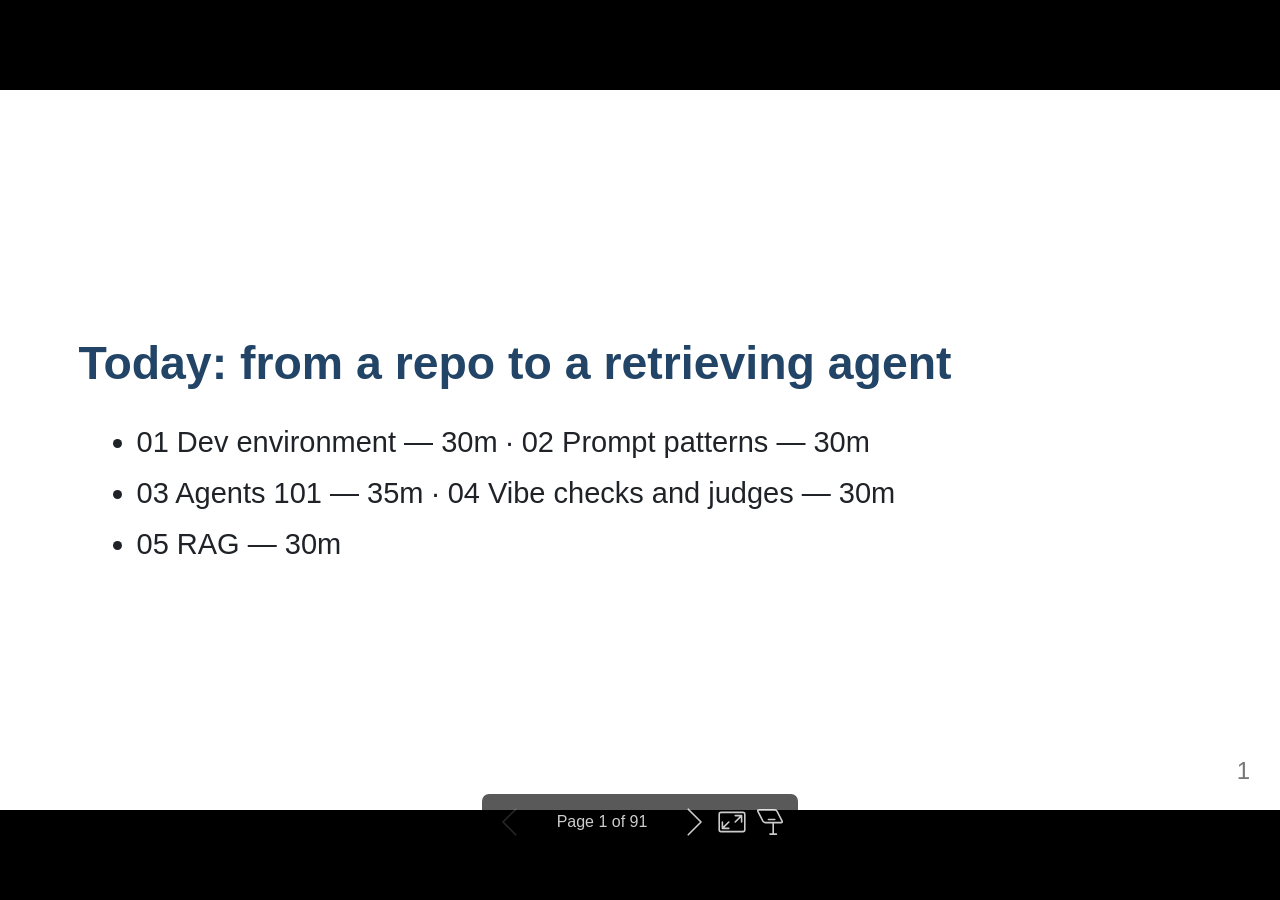
==== docs/slides/chicago-sept-24/day1/day1.html @ bfb51e1c "slides: one directory per day, and take the working notes off the remote Restructures the review set" ====
<!DOCTYPE html><html lang="en-US"><head><title>Day 1 — Prototype and retrieve</title><meta property="og:title" content="Day 1 — Prototype and retrieve"><meta charset="UTF-8"><meta name="viewport" content="width=device-width,height=device-height,initial-scale=1.0"><meta name="apple-mobile-web-app-capable" content="yes"><meta http-equiv="X-UA-Compatible" content="ie=edge"><meta property="og:type" content="website"><meta name="twitter:card" content="summary"><style>@media screen{body[data-bespoke-view=""] .bespoke-marp-parent>.bespoke-marp-osc>button,body[data-bespoke-view=next] .bespoke-marp-parent>.bespoke-marp-osc>button,body[data-bespoke-view=presenter] .bespoke-marp-presenter-container .bespoke-marp-presenter-info-container button,body[data-bespoke-view=presenter] .bespoke-marp-presenter-container .bespoke-marp-presenter-note-container button{appearance:none;background-color:initial;border:0;color:inherit;cursor:pointer;font-size:inherit;opacity:.8;outline:none;padding:0;transition:opacity .2s linear;-webkit-tap-highlight-color:transparent}body[data-bespoke-view=""] .bespoke-marp-parent>.bespoke-marp-osc>button:disabled,body[data-bespoke-view=next] .bespoke-marp-parent>.bespoke-marp-osc>button:disabled,body[data-bespoke-view=presenter] .bespoke-marp-presenter-container .bespoke-marp-presenter-info-container button:disabled,body[data-bespoke-view=presenter] .bespoke-marp-presenter-container .bespoke-marp-presenter-note-container button:disabled{cursor:not-allowed;opacity:.15!important}body[data-bespoke-view=""] .bespoke-marp-parent>.bespoke-marp-osc>button:hover,body[data-bespoke-view=next] .bespoke-marp-parent>.bespoke-marp-osc>button:hover,body[data-bespoke-view=presenter] .bespoke-marp-presenter-container .bespoke-marp-presenter-info-container button:hover,body[data-bespoke-view=presenter] .bespoke-marp-presenter-container .bespoke-marp-presenter-note-container button:hover{opacity:1}body[data-bespoke-view=""] .bespoke-marp-parent>.bespoke-marp-osc>button:hover:active,body[data-bespoke-view=next] .bespoke-marp-parent>.bespoke-marp-osc>button:hover:active,body[data-bespoke-view=presenter] .bespoke-marp-presenter-container .bespoke-marp-presenter-info-container button:hover:active,body[data-bespoke-view=presenter] .bespoke-marp-presenter-container .bespoke-marp-presenter-note-container button:hover:active{opacity:.6}body[data-bespoke-view=""] .bespoke-marp-parent>.bespoke-marp-osc>button:hover:not(:disabled),body[data-bespoke-view=next] .bespoke-marp-parent>.bespoke-marp-osc>button:hover:not(:disabled),body[data-bespoke-view=presenter] .bespoke-marp-presenter-container .bespoke-marp-presenter-info-container button:hover:not(:disabled),body[data-bespoke-view=presenter] .bespoke-marp-presenter-container .bespoke-marp-presenter-note-container button:hover:not(:disabled){transition:none}body[data-bespoke-view=""] .bespoke-marp-parent>.bespoke-marp-osc>button[data-bespoke-marp-osc=prev],body[data-bespoke-view=next] .bespoke-marp-parent>.bespoke-marp-osc>button[data-bespoke-marp-osc=prev],body[data-bespoke-view=presenter] .bespoke-marp-presenter-container .bespoke-marp-presenter-info-container button.bespoke-marp-presenter-info-page-prev{background:#0000 url("[data-uri]") no-repeat 50%;background-size:contain;overflow:hidden;text-indent:100%;white-space:nowrap}body[data-bespoke-view=""] .bespoke-marp-parent>.bespoke-marp-osc>button[data-bespoke-marp-osc=next],body[data-bespoke-view=next] .bespoke-marp-parent>.bespoke-marp-osc>button[data-bespoke-marp-osc=next],body[data-bespoke-view=presenter] .bespoke-marp-presenter-container .bespoke-marp-presenter-info-container button.bespoke-marp-presenter-info-page-next{background:#0000 url("[data-uri]") no-repeat 50%;background-size:contain;overflow:hidden;text-indent:100%;white-space:nowrap}body[data-bespoke-view=""] .bespoke-marp-parent>.bespoke-marp-osc>button[data-bespoke-marp-osc=fullscreen],body[data-bespoke-view=next] .bespoke-marp-parent>.bespoke-marp-osc>button[data-bespoke-marp-osc=fullscreen]{background:#0000 url("[data-uri]") no-repeat 50%;background-size:contain;overflow:hidden;text-indent:100%;white-space:nowrap}body[data-bespoke-view=""] .bespoke-marp-parent>.bespoke-marp-osc>button.exit[data-bespoke-marp-osc=fullscreen],body[data-bespoke-view=next] .bespoke-marp-parent>.bespoke-marp-osc>button.exit[data-bespoke-marp-osc=fullscreen]{background-image:url("[data-uri]")}body[data-bespoke-view=""] .bespoke-marp-parent>.bespoke-marp-osc>button[data-bespoke-marp-osc=presenter],body[data-bespoke-view=next] .bespoke-marp-parent>.bespoke-marp-osc>button[data-bespoke-marp-osc=presenter]{background:#0000 url("[data-uri]") no-repeat 50%;background-size:contain;overflow:hidden;text-indent:100%;white-space:nowrap}body[data-bespoke-view=presenter] .bespoke-marp-presenter-container .bespoke-marp-presenter-note-container button.bespoke-marp-presenter-note-bigger{background:#0000 url("[data-uri]") no-repeat 50%;background-size:contain;overflow:hidden;text-indent:100%;white-space:nowrap}body[data-bespoke-view=presenter] .bespoke-marp-presenter-container .bespoke-marp-presenter-note-container button.bespoke-marp-presenter-note-smaller{background:#0000 url("[data-uri]") no-repeat 50%;background-size:contain;overflow:hidden;text-indent:100%;white-space:nowrap}}@keyframes __bespoke_marp_transition_reduced_outgoing__{0%{opacity:1}to{opacity:0}}@keyframes __bespoke_marp_transition_reduced_incoming__{0%{mix-blend-mode:plus-lighter;opacity:0}to{mix-blend-mode:plus-lighter;opacity:1}}.bespoke-marp-note,.bespoke-marp-osc,.bespoke-progress-parent{display:none;transition:none}@media screen{::view-transition-group(*){animation-duration:var(--marp-bespoke-transition-animation-duration,.5s);animation-timing-function:ease}::view-transition-new(*),::view-transition-old(*){animation-delay:0s;animation-direction:var(--marp-bespoke-transition-animation-direction,normal);animation-duration:var(--marp-bespoke-transition-animation-duration,.5s);animation-fill-mode:both;animation-name:var(--marp-bespoke-transition-animation-name,var(--marp-bespoke-transition-animation-name-fallback,__bespoke_marp_transition_no_animation__));mix-blend-mode:normal}::view-transition-old(*){--marp-bespoke-transition-animation-name-fallback:__bespoke_marp_transition_reduced_outgoing__;animation-timing-function:ease}::view-transition-new(*){--marp-bespoke-transition-animation-name-fallback:__bespoke_marp_transition_reduced_incoming__;animation-timing-function:ease}::view-transition-new(root),::view-transition-old(root){animation-timing-function:linear}::view-transition-new(__bespoke_marp_transition_osc__),::view-transition-old(__bespoke_marp_transition_osc__){animation-duration:0s!important;animation-name:__bespoke_marp_transition_osc__!important}::view-transition-new(__bespoke_marp_transition_osc__){opacity:0!important}.bespoke-marp-transition-warming-up::view-transition-group(*),.bespoke-marp-transition-warming-up::view-transition-new(*),.bespoke-marp-transition-warming-up::view-transition-old(*){animation-play-state:paused!important}body,html{height:100%;margin:0}body{background:#000;overflow:hidden}svg.bespoke-marp-slide{content-visibility:hidden;opacity:0;pointer-events:none;z-index:-1}svg.bespoke-marp-slide:not(.bespoke-marp-active) *{view-transition-name:none!important}svg.bespoke-marp-slide.bespoke-marp-active{content-visibility:visible;opacity:1;pointer-events:auto;z-index:0}svg.bespoke-marp-slide.bespoke-marp-active.bespoke-marp-active-ready *{animation-name:__bespoke_marp__!important}@supports not (content-visibility:hidden){svg.bespoke-marp-slide[data-bespoke-marp-load=hideable]{display:none}svg.bespoke-marp-slide[data-bespoke-marp-load=hideable].bespoke-marp-active{display:block}}}@media screen and (prefers-reduced-motion:reduce){svg.bespoke-marp-slide *{view-transition-name:none!important}}@media screen{[data-bespoke-marp-fragment=inactive]{visibility:hidden}body[data-bespoke-view=""] .bespoke-marp-parent,body[data-bespoke-view=next] .bespoke-marp-parent{inset:0;position:absolute}body[data-bespoke-view=""] .bespoke-marp-parent>.bespoke-marp-osc,body[data-bespoke-view=next] .bespoke-marp-parent>.bespoke-marp-osc{background:#000000a6;border-radius:7px;bottom:50px;color:#fff;contain:paint;display:block;font-family:Helvetica,Arial,sans-serif;font-size:16px;left:50%;line-height:0;opacity:1;padding:12px;position:absolute;touch-action:manipulation;transform:translateX(-50%);transition:opacity .2s linear;-webkit-user-select:none;user-select:none;white-space:nowrap;will-change:transform;z-index:1;view-transition-name:__bespoke_marp_transition_osc__}body[data-bespoke-view=""] .bespoke-marp-parent>.bespoke-marp-osc>*,body[data-bespoke-view=next] .bespoke-marp-parent>.bespoke-marp-osc>*{margin-left:6px}body[data-bespoke-view=""] .bespoke-marp-parent>.bespoke-marp-osc>:first-child,body[data-bespoke-view=next] .bespoke-marp-parent>.bespoke-marp-osc>:first-child{margin-left:0}body[data-bespoke-view=""] .bespoke-marp-parent>.bespoke-marp-osc>span,body[data-bespoke-view=next] .bespoke-marp-parent>.bespoke-marp-osc>span{opacity:.8}body[data-bespoke-view=""] .bespoke-marp-parent>.bespoke-marp-osc>span[data-bespoke-marp-osc=page],body[data-bespoke-view=next] .bespoke-marp-parent>.bespoke-marp-osc>span[data-bespoke-marp-osc=page]{display:inline-block;min-width:140px;text-align:center}body[data-bespoke-view=""] .bespoke-marp-parent>.bespoke-marp-osc>button[data-bespoke-marp-osc=fullscreen],body[data-bespoke-view=""] .bespoke-marp-parent>.bespoke-marp-osc>button[data-bespoke-marp-osc=next],body[data-bespoke-view=""] .bespoke-marp-parent>.bespoke-marp-osc>button[data-bespoke-marp-osc=presenter],body[data-bespoke-view=""] .bespoke-marp-parent>.bespoke-marp-osc>button[data-bespoke-marp-osc=prev],body[data-bespoke-view=next] .bespoke-marp-parent>.bespoke-marp-osc>button[data-bespoke-marp-osc=fullscreen],body[data-bespoke-view=next] .bespoke-marp-parent>.bespoke-marp-osc>button[data-bespoke-marp-osc=next],body[data-bespoke-view=next] .bespoke-marp-parent>.bespoke-marp-osc>button[data-bespoke-marp-osc=presenter],body[data-bespoke-view=next] .bespoke-marp-parent>.bespoke-marp-osc>button[data-bespoke-marp-osc=prev]{height:32px;line-height:32px;width:32px}body[data-bespoke-view=""] .bespoke-marp-parent.bespoke-marp-inactive,body[data-bespoke-view=next] .bespoke-marp-parent.bespoke-marp-inactive{cursor:none}body[data-bespoke-view=""] .bespoke-marp-parent.bespoke-marp-inactive>.bespoke-marp-osc,body[data-bespoke-view=next] .bespoke-marp-parent.bespoke-marp-inactive>.bespoke-marp-osc{opacity:0;pointer-events:none}body[data-bespoke-view=""] svg.bespoke-marp-slide,body[data-bespoke-view=next] svg.bespoke-marp-slide{height:100%;left:0;position:absolute;top:0;width:100%}body[data-bespoke-view=""] .bespoke-progress-parent{background:#222;display:flex;height:5px;width:100%}body[data-bespoke-view=""] .bespoke-progress-parent+.bespoke-marp-parent{top:5px}body[data-bespoke-view=""] .bespoke-progress-parent .bespoke-progress-bar{background:#0288d1;flex:0 0 0;transition:flex-basis .2s cubic-bezier(0,1,1,1)}body[data-bespoke-view=next]{background:#0000}body[data-bespoke-view=presenter]{background:#161616}body[data-bespoke-view=presenter] .bespoke-marp-presenter-container{display:grid;font-family:Helvetica,Arial,sans-serif;grid-template:"current dragbar next" minmax(140px,1fr) "current dragbar note" 2fr "info    dragbar note" 3em;grid-template-columns:minmax(3px,var(--bespoke-marp-presenter-split-ratio,66%)) 0 minmax(3px,1fr);height:100%;left:0;position:absolute;top:0;width:100%}body[data-bespoke-view=presenter] .bespoke-marp-presenter-container .bespoke-marp-parent{grid-area:current;overflow:hidden;position:relative}body[data-bespoke-view=presenter] .bespoke-marp-presenter-container .bespoke-marp-parent svg.bespoke-marp-slide{height:calc(100% - 40px);left:20px;pointer-events:none;position:absolute;top:20px;-webkit-user-select:none;user-select:none;width:calc(100% - 40px)}body[data-bespoke-view=presenter] .bespoke-marp-presenter-container .bespoke-marp-parent svg.bespoke-marp-slide.bespoke-marp-active{filter:drop-shadow(0 3px 10px rgba(0,0,0,.5))}body[data-bespoke-view=presenter] .bespoke-marp-presenter-container .bespoke-marp-presenter-dragbar-container{background:#0288d1;cursor:col-resize;grid-area:dragbar;margin-left:-3px;opacity:0;position:relative;transition:opacity .4s linear .1s;width:6px;z-index:10}body[data-bespoke-view=presenter] .bespoke-marp-presenter-container .bespoke-marp-presenter-dragbar-container:hover{opacity:1}body[data-bespoke-view=presenter] .bespoke-marp-presenter-container .bespoke-marp-presenter-dragbar-container.active{opacity:1;transition-delay:0s}body[data-bespoke-view=presenter] .bespoke-marp-presenter-container .bespoke-marp-presenter-next-container{background:#222;cursor:pointer;display:none;grid-area:next;overflow:hidden;position:relative}body[data-bespoke-view=presenter] .bespoke-marp-presenter-container .bespoke-marp-presenter-next-container.active{display:block}body[data-bespoke-view=presenter] .bespoke-marp-presenter-container .bespoke-marp-presenter-next-container iframe.bespoke-marp-presenter-next{background:#0000;border:0;display:block;filter:drop-shadow(0 3px 10px rgba(0,0,0,.5));height:calc(100% - 40px);left:20px;pointer-events:none;position:absolute;top:20px;-webkit-user-select:none;user-select:none;width:calc(100% - 40px)}body[data-bespoke-view=presenter] .bespoke-marp-presenter-container .bespoke-marp-presenter-note-container{background:#222;color:#eee;grid-area:note;position:relative;z-index:1}body[data-bespoke-view=presenter] .bespoke-marp-presenter-container .bespoke-marp-presenter-note-container button{height:1.5em;line-height:1.5em;width:1.5em}body[data-bespoke-view=presenter] .bespoke-marp-presenter-container .bespoke-marp-presenter-note-container .bespoke-marp-presenter-note-wrapper{display:block;inset:0;position:absolute}body[data-bespoke-view=presenter] .bespoke-marp-presenter-container .bespoke-marp-presenter-note-container .bespoke-marp-presenter-note-buttons{background:#000000a6;border-radius:4px;bottom:0;display:flex;gap:4px;margin:12px;opacity:0;padding:6px;pointer-events:none;position:absolute;right:0;transition:opacity .2s linear}body[data-bespoke-view=presenter] .bespoke-marp-presenter-container .bespoke-marp-presenter-note-container .bespoke-marp-presenter-note-buttons:focus-within,body[data-bespoke-view=presenter] .bespoke-marp-presenter-container .bespoke-marp-presenter-note-container .bespoke-marp-presenter-note-wrapper:focus-within+.bespoke-marp-presenter-note-buttons,body[data-bespoke-view=presenter] .bespoke-marp-presenter-container .bespoke-marp-presenter-note-container:hover .bespoke-marp-presenter-note-buttons{opacity:1;pointer-events:auto}body[data-bespoke-view=presenter] .bespoke-marp-presenter-container .bespoke-marp-presenter-note-container .bespoke-marp-note{box-sizing:border-box;font-size:calc(1.1em*var(--bespoke-marp-note-font-scale, 1));height:calc(100% - 40px);margin:20px;overflow:auto;padding-right:3px;white-space:pre-wrap;width:calc(100% - 40px);word-wrap:break-word;scrollbar-color:#eeeeee80 #0000;scrollbar-width:thin}body[data-bespoke-view=presenter] .bespoke-marp-presenter-container .bespoke-marp-presenter-note-container .bespoke-marp-note::-webkit-scrollbar{width:6px}body[data-bespoke-view=presenter] .bespoke-marp-presenter-container .bespoke-marp-presenter-note-container .bespoke-marp-note::-webkit-scrollbar-track{background:#0000}body[data-bespoke-view=presenter] .bespoke-marp-presenter-container .bespoke-marp-presenter-note-container .bespoke-marp-note::-webkit-scrollbar-thumb{background:#eeeeee80;border-radius:6px}body[data-bespoke-view=presenter] .bespoke-marp-presenter-container .bespoke-marp-presenter-note-container .bespoke-marp-note:empty{pointer-events:none}body[data-bespoke-view=presenter] .bespoke-marp-presenter-container .bespoke-marp-presenter-note-container .bespoke-marp-note.active{display:block}body[data-bespoke-view=presenter] .bespoke-marp-presenter-container .bespoke-marp-presenter-note-container .bespoke-marp-note p:first-child{margin-top:0}body[data-bespoke-view=presenter] .bespoke-marp-presenter-container .bespoke-marp-presenter-note-container .bespoke-marp-note p:last-child{margin-bottom:0}body[data-bespoke-view=presenter] .bespoke-marp-presenter-container .bespoke-marp-presenter-info-container{align-items:center;box-sizing:border-box;color:#eee;display:flex;flex-wrap:nowrap;grid-area:info;justify-content:center;overflow:hidden;padding:0 10px}body[data-bespoke-view=presenter] .bespoke-marp-presenter-container .bespoke-marp-presenter-info-container .bespoke-marp-presenter-info-page,body[data-bespoke-view=presenter] .bespoke-marp-presenter-container .bespoke-marp-presenter-info-container .bespoke-marp-presenter-info-time,body[data-bespoke-view=presenter] .bespoke-marp-presenter-container .bespoke-marp-presenter-info-container .bespoke-marp-presenter-info-timer{box-sizing:border-box;display:block;padding:0 10px;white-space:nowrap;width:100%}body[data-bespoke-view=presenter] .bespoke-marp-presenter-container .bespoke-marp-presenter-info-container button{height:1.5em;line-height:1.5em;width:1.5em}body[data-bespoke-view=presenter] .bespoke-marp-presenter-container .bespoke-marp-presenter-info-container .bespoke-marp-presenter-info-page{order:2;text-align:center}body[data-bespoke-view=presenter] .bespoke-marp-presenter-container .bespoke-marp-presenter-info-container .bespoke-marp-presenter-info-page .bespoke-marp-presenter-info-page-text{display:inline-block;min-width:120px;text-align:center}body[data-bespoke-view=presenter] .bespoke-marp-presenter-container .bespoke-marp-presenter-info-container .bespoke-marp-presenter-info-time{color:#999;order:1;text-align:left}body[data-bespoke-view=presenter] .bespoke-marp-presenter-container .bespoke-marp-presenter-info-container .bespoke-marp-presenter-info-timer{color:#999;order:3;text-align:right}body[data-bespoke-view=presenter] .bespoke-marp-presenter-container .bespoke-marp-presenter-info-container .bespoke-marp-presenter-info-timer:hover{cursor:pointer}}@media print{.bespoke-marp-presenter-info-container,.bespoke-marp-presenter-next-container,.bespoke-marp-presenter-note-container{display:none}}</style><style>div#\:\$p > svg > foreignObject > section{width:1280px;height:720px;box-sizing:border-box;overflow:hidden;position:relative;scroll-snap-align:center center;-webkit-text-size-adjust:100%;text-size-adjust:100%}div#\:\$p > svg > foreignObject > section::after{bottom:0;content:attr(data-marpit-pagination);padding:inherit;pointer-events:none;position:absolute;right:0}div#\:\$p > svg > foreignObject > section:not([data-marpit-pagination])::after{display:none}div#\:\$p > svg > foreignObject > section :is(h1, marp-h1){font-size:2em;margin-block:0.67em}div#\:\$p > svg > foreignObject > section video::-webkit-media-controls{will-change:transform}@page {size:1280px 720px;margin:0}@media print{html, body{background-color:#fff;margin:0;page-break-inside:avoid;break-inside:avoid-page}div#\:\$p > svg > foreignObject > section{page-break-before:always;break-before:page}div#\:\$p > svg > foreignObject > section, div#\:\$p > svg > foreignObject > section *{-webkit-print-color-adjust:exact!important;animation-delay:0s!important;animation-duration:0s!important;color-adjust:exact!important;print-color-adjust:exact!important;transition:none!important}div#\:\$p > svg[data-marpit-svg]{display:block;height:100vh;width:100vw}}div#\:\$p > svg > foreignObject > :where(section){container-type:size}div#\:\$p > svg > foreignObject > section img[data-marp-twemoji]{background:transparent;height:1em;margin:0 .05em 0 .1em;vertical-align:-.1em;width:1em}/*!
 * Marp default theme.
 *
 * @theme default
 * @author Yuki Hattori
 *
 * @auto-scaling true
 * @size 16:9 1280px 720px
 * @size 4:3 960px 720px
 */div#\:\$p > svg > foreignObject > section{--base-size-4:calc(var(--marpit-root-font-size, 1rem) * 0.25);--base-size-8:calc(var(--marpit-root-font-size, 1rem) * 0.5);--base-size-16:calc(var(--marpit-root-font-size, 1rem) * 1);--base-size-24:calc(var(--marpit-root-font-size, 1rem) * 1.5);--base-size-40:calc(var(--marpit-root-font-size, 1rem) * 2.5);--base-text-weight-normal:400;--base-text-weight-medium:500;--base-text-weight-semibold:600;--fontStack-monospace:ui-monospace, SFMono-Regular, SF Mono, Menlo, Consolas, Liberation Mono, monospace;--fgColor-accent:Highlight;}div#\:\$p > svg > foreignObject > section [data-theme=light],div#\:\$p > svg > foreignObject > section{color-scheme:light;--focus-outlineColor:#0969da;--fgColor-default:#1f2328;--fgColor-muted:#59636e;--fgColor-accent:#0969da;--fgColor-success:#1a7f37;--fgColor-attention:#9a6700;--fgColor-danger:#d1242f;--fgColor-done:#8250df;--bgColor-default:#fff;--bgColor-muted:#f6f8fa;--bgColor-neutral-muted:#818b981f;--bgColor-attention-muted:#fff8c5;--borderColor-default:#d1d9e0;--borderColor-muted:#d1d9e0b3;--borderColor-neutral-muted:#d1d9e0b3;--borderColor-accent-emphasis:#0969da;--borderColor-success-emphasis:#1a7f37;--borderColor-attention-emphasis:#9a6700;--borderColor-danger-emphasis:#cf222e;--borderColor-done-emphasis:#8250df;--color-prettylights-syntax-comment:#59636e;--color-prettylights-syntax-constant:#0550ae;--color-prettylights-syntax-constant-other-reference-link:#0a3069;--color-prettylights-syntax-entity:#6639ba;--color-prettylights-syntax-storage-modifier-import:#1f2328;--color-prettylights-syntax-entity-tag:#0550ae;--color-prettylights-syntax-keyword:#cf222e;--color-prettylights-syntax-string:#0a3069;--color-prettylights-syntax-variable:#953800;--color-prettylights-syntax-brackethighlighter-unmatched:#82071e;--color-prettylights-syntax-brackethighlighter-angle:#59636e;--color-prettylights-syntax-invalid-illegal-text:#f6f8fa;--color-prettylights-syntax-invalid-illegal-bg:#82071e;--color-prettylights-syntax-carriage-return-text:#f6f8fa;--color-prettylights-syntax-carriage-return-bg:#cf222e;--color-prettylights-syntax-string-regexp:#116329;--color-prettylights-syntax-markup-list:#3b2300;--color-prettylights-syntax-markup-heading:#0550ae;--color-prettylights-syntax-markup-italic:#1f2328;--color-prettylights-syntax-markup-bold:#1f2328;--color-prettylights-syntax-markup-deleted-text:#82071e;--color-prettylights-syntax-markup-deleted-bg:#ffebe9;--color-prettylights-syntax-markup-inserted-text:#116329;--color-prettylights-syntax-markup-inserted-bg:#dafbe1;--color-prettylights-syntax-markup-changed-text:#953800;--color-prettylights-syntax-markup-changed-bg:#ffd8b5;--color-prettylights-syntax-markup-ignored-text:#d1d9e0;--color-prettylights-syntax-markup-ignored-bg:#0550ae;--color-prettylights-syntax-meta-diff-range:#8250df;--color-prettylights-syntax-sublimelinter-gutter-mark:#818b98;}div#\:\$p > svg > foreignObject > section [data-theme=dark],div#\:\$p > svg > foreignObject > section:where(.invert){color-scheme:dark;--focus-outlineColor:#1f6feb;--fgColor-default:#f0f6fc;--fgColor-muted:#9198a1;--fgColor-accent:#4493f8;--fgColor-success:#3fb950;--fgColor-attention:#d29922;--fgColor-danger:#f85149;--fgColor-done:#ab7df8;--bgColor-default:#0d1117;--bgColor-muted:#151b23;--bgColor-neutral-muted:#656c7633;--bgColor-attention-muted:#bb800926;--borderColor-default:#3d444d;--borderColor-muted:#3d444db3;--borderColor-neutral-muted:#3d444db3;--borderColor-accent-emphasis:#1f6feb;--borderColor-success-emphasis:#238636;--borderColor-attention-emphasis:#9e6a03;--borderColor-danger-emphasis:#da3633;--borderColor-done-emphasis:#8957e5;--color-prettylights-syntax-comment:#9198a1;--color-prettylights-syntax-constant:#79c0ff;--color-prettylights-syntax-constant-other-reference-link:#a5d6ff;--color-prettylights-syntax-entity:#d2a8ff;--color-prettylights-syntax-storage-modifier-import:#f0f6fc;--color-prettylights-syntax-entity-tag:#7ee787;--color-prettylights-syntax-keyword:#ff7b72;--color-prettylights-syntax-string:#a5d6ff;--color-prettylights-syntax-variable:#ffa657;--color-prettylights-syntax-brackethighlighter-unmatched:#f85149;--color-prettylights-syntax-brackethighlighter-angle:#9198a1;--color-prettylights-syntax-invalid-illegal-text:#f0f6fc;--color-prettylights-syntax-invalid-illegal-bg:#8e1519;--color-prettylights-syntax-carriage-return-text:#f0f6fc;--color-prettylights-syntax-carriage-return-bg:#b62324;--color-prettylights-syntax-string-regexp:#7ee787;--color-prettylights-syntax-markup-list:#f2cc60;--color-prettylights-syntax-markup-heading:#1f6feb;--color-prettylights-syntax-markup-italic:#f0f6fc;--color-prettylights-syntax-markup-bold:#f0f6fc;--color-prettylights-syntax-markup-deleted-text:#ffdcd7;--color-prettylights-syntax-markup-deleted-bg:#67060c;--color-prettylights-syntax-markup-inserted-text:#aff5b4;--color-prettylights-syntax-markup-inserted-bg:#033a16;--color-prettylights-syntax-markup-changed-text:#ffdfb6;--color-prettylights-syntax-markup-changed-bg:#5a1e02;--color-prettylights-syntax-markup-ignored-text:#f0f6fc;--color-prettylights-syntax-markup-ignored-bg:#1158c7;--color-prettylights-syntax-meta-diff-range:#d2a8ff;--color-prettylights-syntax-sublimelinter-gutter-mark:#3d444d;}div#\:\$p > svg > foreignObject > section{-ms-text-size-adjust:100%;-webkit-text-size-adjust:100%;background-color:var(--bgColor-default);color:var(--fgColor-default);font-family:-apple-system,BlinkMacSystemFont,Segoe UI,Noto Sans,Helvetica,Arial,sans-serif,Apple Color Emoji,Segoe UI Emoji;font-size:16px;line-height:1.5;margin:0;word-wrap:break-word}div#\:\$p > svg > foreignObject > section{--marpit-root-font-size:16px;}div#\:\$p > svg > foreignObject > section :is(h1, marp-h1):hover .anchor .octicon-link:before,div#\:\$p > svg > foreignObject > section :is(h2, marp-h2):hover .anchor .octicon-link:before,div#\:\$p > svg > foreignObject > section :is(h3, marp-h3):hover .anchor .octicon-link:before,div#\:\$p > svg > foreignObject > section :is(h4, marp-h4):hover .anchor .octicon-link:before,div#\:\$p > svg > foreignObject > section :is(h5, marp-h5):hover .anchor .octicon-link:before,div#\:\$p > svg > foreignObject > section :is(h6, marp-h6):hover .anchor .octicon-link:before{background-color:currentColor;content:" ";display:inline-block;height:16px;-webkit-mask-image:url('data:image/svg+xml;charset=utf-8,<svg xmlns="http://www.w3.org/2000/svg" aria-hidden="true" viewBox="0 0 16 16"><path fill-rule="evenodd" d="M7.775 3.275a.75.75 0 0 0 1.06 1.06l1.25-1.25a2 2 0 1 1 2.83 2.83l-2.5 2.5a2 2 0 0 1-2.83 0 .75.75 0 0 0-1.06 1.06 3.5 3.5 0 0 0 4.95 0l2.5-2.5a3.5 3.5 0 0 0-4.95-4.95zm-4.69 9.64a2 2 0 0 1 0-2.83l2.5-2.5a2 2 0 0 1 2.83 0 .75.75 0 0 0 1.06-1.06 3.5 3.5 0 0 0-4.95 0l-2.5 2.5a3.5 3.5 0 0 0 4.95 4.95l1.25-1.25a.75.75 0 0 0-1.06-1.06l-1.25 1.25a2 2 0 0 1-2.83 0"/></svg>');mask-image:url('data:image/svg+xml;charset=utf-8,<svg xmlns="http://www.w3.org/2000/svg" aria-hidden="true" viewBox="0 0 16 16"><path fill-rule="evenodd" d="M7.775 3.275a.75.75 0 0 0 1.06 1.06l1.25-1.25a2 2 0 1 1 2.83 2.83l-2.5 2.5a2 2 0 0 1-2.83 0 .75.75 0 0 0-1.06 1.06 3.5 3.5 0 0 0 4.95 0l2.5-2.5a3.5 3.5 0 0 0-4.95-4.95zm-4.69 9.64a2 2 0 0 1 0-2.83l2.5-2.5a2 2 0 0 1 2.83 0 .75.75 0 0 0 1.06-1.06 3.5 3.5 0 0 0-4.95 0l-2.5 2.5a3.5 3.5 0 0 0 4.95 4.95l1.25-1.25a.75.75 0 0 0-1.06-1.06l-1.25 1.25a2 2 0 0 1-2.83 0"/></svg>');width:16px}div#\:\$p > svg > foreignObject > section details,div#\:\$p > svg > foreignObject > section figcaption,div#\:\$p > svg > foreignObject > section figure{display:block}div#\:\$p > svg > foreignObject > section summary{display:list-item}div#\:\$p > svg > foreignObject > section [hidden]{display:none!important}div#\:\$p > svg > foreignObject > section a{background-color:transparent;color:var(--fgColor-accent);text-decoration:none}div#\:\$p > svg > foreignObject > section abbr[title]{border-bottom:none;-webkit-text-decoration:underline dotted;text-decoration:underline dotted}div#\:\$p > svg > foreignObject > section b,div#\:\$p > svg > foreignObject > section strong{font-weight:var(--base-text-weight-semibold, 600)}div#\:\$p > svg > foreignObject > section dfn{font-style:italic}div#\:\$p > svg > foreignObject > section :is(h1, marp-h1){border-bottom:1px solid var(--borderColor-muted);font-size:2em;font-weight:var(--base-text-weight-semibold, 600);margin:.67em 0;padding-bottom:.3em}div#\:\$p > svg > foreignObject > section mark{background-color:var(--bgColor-attention-muted);color:var(--fgColor-default)}div#\:\$p > svg > foreignObject > section small{font-size:90%}div#\:\$p > svg > foreignObject > section sub,div#\:\$p > svg > foreignObject > section sup{font-size:75%;line-height:0;position:relative;vertical-align:baseline}div#\:\$p > svg > foreignObject > section sub{bottom:-.25em}div#\:\$p > svg > foreignObject > section sup{top:-.5em}div#\:\$p > svg > foreignObject > section img{border-style:none;box-sizing:content-box;max-width:100%}div#\:\$p > svg > foreignObject > section code,div#\:\$p > svg > foreignObject > section kbd,div#\:\$p > svg > foreignObject > section :is(pre, marp-pre),div#\:\$p > svg > foreignObject > section samp{font-family:monospace;font-size:1em}div#\:\$p > svg > foreignObject > section figure{margin:1em var(--base-size-40)}div#\:\$p > svg > foreignObject > section hr{background:transparent;background-color:var(--borderColor-default);border:0;box-sizing:content-box;height:.25em;margin:var(--base-size-24) 0;overflow:hidden;padding:0}div#\:\$p > svg > foreignObject > section input{font:inherit;font-family:inherit;font-size:inherit;line-height:inherit;margin:0;overflow:visible}div#\:\$p > svg > foreignObject > section [type=button],div#\:\$p > svg > foreignObject > section [type=reset],div#\:\$p > svg > foreignObject > section [type=submit]{-webkit-appearance:button;-moz-appearance:button;appearance:button}div#\:\$p > svg > foreignObject > section [type=checkbox],div#\:\$p > svg > foreignObject > section [type=radio]{box-sizing:border-box;padding:0}div#\:\$p > svg > foreignObject > section [type=number]::-webkit-inner-spin-button,div#\:\$p > svg > foreignObject > section [type=number]::-webkit-outer-spin-button{height:auto}div#\:\$p > svg > foreignObject > section [type=search]::-webkit-search-cancel-button,div#\:\$p > svg > foreignObject > section [type=search]::-webkit-search-decoration{-webkit-appearance:none;appearance:none}div#\:\$p > svg > foreignObject > section ::-webkit-input-placeholder{color:inherit;opacity:.54}div#\:\$p > svg > foreignObject > section ::-webkit-file-upload-button{-webkit-appearance:button;appearance:button;font:inherit}div#\:\$p > svg > foreignObject > section a:hover{text-decoration:underline}div#\:\$p > svg > foreignObject > section ::-moz-placeholder{color:var(--fgColor-muted);opacity:1}div#\:\$p > svg > foreignObject > section ::placeholder{color:var(--fgColor-muted);opacity:1}div#\:\$p > svg > foreignObject > section hr:after,div#\:\$p > svg > foreignObject > section hr:before{content:"";display:table}div#\:\$p > svg > foreignObject > section hr:after{clear:both}div#\:\$p > svg > foreignObject > section table{border-collapse:collapse;border-spacing:0;display:block;font-variant:tabular-nums;max-width:100%;overflow:auto;width:-moz-max-content;width:max-content}div#\:\$p > svg > foreignObject > section td,div#\:\$p > svg > foreignObject > section th{padding:0}div#\:\$p > svg > foreignObject > section details summary{cursor:pointer}div#\:\$p > svg > foreignObject > section [role=button]:focus,div#\:\$p > svg > foreignObject > section a:focus,div#\:\$p > svg > foreignObject > section input[type=checkbox]:focus,div#\:\$p > svg > foreignObject > section input[type=radio]:focus{box-shadow:none;outline:2px solid var(--focus-outlineColor);outline-offset:-2px}div#\:\$p > svg > foreignObject > section [role=button]:focus:not(:focus-visible),div#\:\$p > svg > foreignObject > section a:focus:not(:focus-visible),div#\:\$p > svg > foreignObject > section input[type=checkbox]:focus:not(:focus-visible),div#\:\$p > svg > foreignObject > section input[type=radio]:focus:not(:focus-visible){outline:1px solid transparent}div#\:\$p > svg > foreignObject > section [role=button]:focus-visible,div#\:\$p > svg > foreignObject > section a:focus-visible,div#\:\$p > svg > foreignObject > section input[type=checkbox]:focus-visible,div#\:\$p > svg > foreignObject > section input[type=radio]:focus-visible{box-shadow:none;outline:2px solid var(--focus-outlineColor);outline-offset:-2px}div#\:\$p > svg > foreignObject > section a:not([class]):focus,div#\:\$p > svg > foreignObject > section a:not([class]):focus-visible,div#\:\$p > svg > foreignObject > section input[type=checkbox]:focus,div#\:\$p > svg > foreignObject > section input[type=checkbox]:focus-visible,div#\:\$p > svg > foreignObject > section input[type=radio]:focus,div#\:\$p > svg > foreignObject > section input[type=radio]:focus-visible{outline-offset:0}div#\:\$p > svg > foreignObject > section kbd{background-color:var(--bgColor-muted);border-bottom-color:var(--borderColor-neutral-muted);border:1px solid var(--borderColor-neutral-muted);border-radius:6px;box-shadow:inset 0 -1px 0 var(--borderColor-neutral-muted);color:var(--fgColor-default);display:inline-block;font:11px var(--fontStack-monospace, ui-monospace, SFMono-Regular, SF Mono, Menlo, Consolas, Liberation Mono, monospace);line-height:10px;padding:var(--base-size-4);vertical-align:middle}div#\:\$p > svg > foreignObject > section :is(h1, marp-h1),div#\:\$p > svg > foreignObject > section :is(h2, marp-h2),div#\:\$p > svg > foreignObject > section :is(h3, marp-h3),div#\:\$p > svg > foreignObject > section :is(h4, marp-h4),div#\:\$p > svg > foreignObject > section :is(h5, marp-h5),div#\:\$p > svg > foreignObject > section :is(h6, marp-h6){font-weight:var(--base-text-weight-semibold, 600);line-height:1.25;margin-bottom:var(--base-size-16);margin-top:var(--base-size-24)}div#\:\$p > svg > foreignObject > section :is(h2, marp-h2){border-bottom:1px solid var(--borderColor-muted);font-size:1.5em;padding-bottom:.3em}div#\:\$p > svg > foreignObject > section :is(h2, marp-h2),div#\:\$p > svg > foreignObject > section :is(h3, marp-h3){font-weight:var(--base-text-weight-semibold, 600)}div#\:\$p > svg > foreignObject > section :is(h3, marp-h3){font-size:1.25em}div#\:\$p > svg > foreignObject > section :is(h4, marp-h4){font-size:1em}div#\:\$p > svg > foreignObject > section :is(h4, marp-h4),div#\:\$p > svg > foreignObject > section :is(h5, marp-h5){font-weight:var(--base-text-weight-semibold, 600)}div#\:\$p > svg > foreignObject > section :is(h5, marp-h5){font-size:.875em}div#\:\$p > svg > foreignObject > section :is(h6, marp-h6){color:var(--fgColor-muted);font-size:.85em;font-weight:var(--base-text-weight-semibold, 600)}div#\:\$p > svg > foreignObject > section p{margin-bottom:10px;margin-top:0}div#\:\$p > svg > foreignObject > section blockquote{border-left:.25em solid var(--borderColor-default);color:var(--fgColor-muted);margin:0;padding:0 1em}div#\:\$p > svg > foreignObject > section ol,div#\:\$p > svg > foreignObject > section ul{margin-bottom:0;margin-top:0;padding-left:2em}div#\:\$p > svg > foreignObject > section ol ol,div#\:\$p > svg > foreignObject > section ul ol{list-style-type:lower-roman}div#\:\$p > svg > foreignObject > section ol ol ol,div#\:\$p > svg > foreignObject > section ol ul ol,div#\:\$p > svg > foreignObject > section ul ol ol,div#\:\$p > svg > foreignObject > section ul ul ol{list-style-type:lower-alpha}div#\:\$p > svg > foreignObject > section dd{margin-left:0}div#\:\$p > svg > foreignObject > section code,div#\:\$p > svg > foreignObject > section :is(pre, marp-pre),div#\:\$p > svg > foreignObject > section samp,div#\:\$p > svg > foreignObject > section tt{font-family:var(--fontStack-monospace, ui-monospace, SFMono-Regular, SF Mono, Menlo, Consolas, Liberation Mono, monospace);font-size:12px}div#\:\$p > svg > foreignObject > section :is(pre, marp-pre){margin-bottom:0;margin-top:0;word-wrap:normal}div#\:\$p > svg > foreignObject > section .octicon{display:inline-block;overflow:visible!important;vertical-align:text-bottom;fill:currentColor}div#\:\$p > svg > foreignObject > section input::-webkit-inner-spin-button,div#\:\$p > svg > foreignObject > section input::-webkit-outer-spin-button{-webkit-appearance:none;appearance:none;margin:0}div#\:\$p > svg > foreignObject > section .mr-2{margin-right:var(--base-size-8, 8px)!important}div#\:\$p > svg > foreignObject > section:after,div#\:\$p > svg > foreignObject > section:before{display:table}div#\:\$p > svg > foreignObject > section:after{clear:both}div#\:\$p > svg > foreignObject > section>:first-child{margin-top:0!important}div#\:\$p > svg > foreignObject > section>:last-child{margin-bottom:0!important}div#\:\$p > svg > foreignObject > section a:not([href]){color:inherit;text-decoration:none}div#\:\$p > svg > foreignObject > section .absent{color:var(--fgColor-danger)}div#\:\$p > svg > foreignObject > section .anchor{float:left;line-height:1;margin-left:-20px;padding-right:var(--base-size-4)}div#\:\$p > svg > foreignObject > section .anchor:focus{outline:none}div#\:\$p > svg > foreignObject > section blockquote,div#\:\$p > svg > foreignObject > section details,div#\:\$p > svg > foreignObject > section dl,div#\:\$p > svg > foreignObject > section ol,div#\:\$p > svg > foreignObject > section p,div#\:\$p > svg > foreignObject > section :is(pre, marp-pre),div#\:\$p > svg > foreignObject > section table,div#\:\$p > svg > foreignObject > section ul{margin-bottom:var(--base-size-16);margin-top:0}div#\:\$p > svg > foreignObject > section blockquote>:first-child{margin-top:0}div#\:\$p > svg > foreignObject > section blockquote>:last-child{margin-bottom:0}div#\:\$p > svg > foreignObject > section :is(h1, marp-h1) .octicon-link,div#\:\$p > svg > foreignObject > section :is(h2, marp-h2) .octicon-link,div#\:\$p > svg > foreignObject > section :is(h3, marp-h3) .octicon-link,div#\:\$p > svg > foreignObject > section :is(h4, marp-h4) .octicon-link,div#\:\$p > svg > foreignObject > section :is(h5, marp-h5) .octicon-link,div#\:\$p > svg > foreignObject > section :is(h6, marp-h6) .octicon-link{color:var(--fgColor-default);vertical-align:middle;visibility:hidden}div#\:\$p > svg > foreignObject > section :is(h1, marp-h1):hover .anchor,div#\:\$p > svg > foreignObject > section :is(h2, marp-h2):hover .anchor,div#\:\$p > svg > foreignObject > section :is(h3, marp-h3):hover .anchor,div#\:\$p > svg > foreignObject > section :is(h4, marp-h4):hover .anchor,div#\:\$p > svg > foreignObject > section :is(h5, marp-h5):hover .anchor,div#\:\$p > svg > foreignObject > section :is(h6, marp-h6):hover .anchor{text-decoration:none}div#\:\$p > svg > foreignObject > section :is(h1, marp-h1):hover .anchor .octicon-link,div#\:\$p > svg > foreignObject > section :is(h2, marp-h2):hover .anchor .octicon-link,div#\:\$p > svg > foreignObject > section :is(h3, marp-h3):hover .anchor .octicon-link,div#\:\$p > svg > foreignObject > section :is(h4, marp-h4):hover .anchor .octicon-link,div#\:\$p > svg > foreignObject > section :is(h5, marp-h5):hover .anchor .octicon-link,div#\:\$p > svg > foreignObject > section :is(h6, marp-h6):hover .anchor .octicon-link{visibility:visible}div#\:\$p > svg > foreignObject > section :is(h1, marp-h1) code,div#\:\$p > svg > foreignObject > section :is(h1, marp-h1) tt,div#\:\$p > svg > foreignObject > section :is(h2, marp-h2) code,div#\:\$p > svg > foreignObject > section :is(h2, marp-h2) tt,div#\:\$p > svg > foreignObject > section :is(h3, marp-h3) code,div#\:\$p > svg > foreignObject > section :is(h3, marp-h3) tt,div#\:\$p > svg > foreignObject > section :is(h4, marp-h4) code,div#\:\$p > svg > foreignObject > section :is(h4, marp-h4) tt,div#\:\$p > svg > foreignObject > section :is(h5, marp-h5) code,div#\:\$p > svg > foreignObject > section :is(h5, marp-h5) tt,div#\:\$p > svg > foreignObject > section :is(h6, marp-h6) code,div#\:\$p > svg > foreignObject > section :is(h6, marp-h6) tt{font-size:inherit;padding:0 .2em}div#\:\$p > svg > foreignObject > section summary :is(h1, marp-h1),div#\:\$p > svg > foreignObject > section summary :is(h2, marp-h2),div#\:\$p > svg > foreignObject > section summary :is(h3, marp-h3),div#\:\$p > svg > foreignObject > section summary :is(h4, marp-h4),div#\:\$p > svg > foreignObject > section summary :is(h5, marp-h5),div#\:\$p > svg > foreignObject > section summary :is(h6, marp-h6){display:inline-block}div#\:\$p > svg > foreignObject > section summary :is(h1, marp-h1) .anchor,div#\:\$p > svg > foreignObject > section summary :is(h2, marp-h2) .anchor,div#\:\$p > svg > foreignObject > section summary :is(h3, marp-h3) .anchor,div#\:\$p > svg > foreignObject > section summary :is(h4, marp-h4) .anchor,div#\:\$p > svg > foreignObject > section summary :is(h5, marp-h5) .anchor,div#\:\$p > svg > foreignObject > section summary :is(h6, marp-h6) .anchor{margin-left:-40px}div#\:\$p > svg > foreignObject > section summary :is(h1, marp-h1),div#\:\$p > svg > foreignObject > section summary :is(h2, marp-h2){border-bottom:0;padding-bottom:0}div#\:\$p > svg > foreignObject > section ol.no-list,div#\:\$p > svg > foreignObject > section ul.no-list{list-style-type:none;padding:0}div#\:\$p > svg > foreignObject > section ol[type="a s"]{list-style-type:lower-alpha}div#\:\$p > svg > foreignObject > section ol[type="A s"]{list-style-type:upper-alpha}div#\:\$p > svg > foreignObject > section ol[type="i s"]{list-style-type:lower-roman}div#\:\$p > svg > foreignObject > section ol[type="I s"]{list-style-type:upper-roman}div#\:\$p > svg > foreignObject > section div>ol:not([type]),div#\:\$p > svg > foreignObject > section ol[type="1"]{list-style-type:decimal}div#\:\$p > svg > foreignObject > section ol ol,div#\:\$p > svg > foreignObject > section ol ul,div#\:\$p > svg > foreignObject > section ul ol,div#\:\$p > svg > foreignObject > section ul ul{margin-bottom:0;margin-top:0}div#\:\$p > svg > foreignObject > section li>p{margin-top:var(--base-size-16)}div#\:\$p > svg > foreignObject > section li+li{margin-top:.25em}div#\:\$p > svg > foreignObject > section dl{padding:0}div#\:\$p > svg > foreignObject > section dl dt{font-size:1em;font-style:italic;font-weight:var(--base-text-weight-semibold, 600);margin-top:var(--base-size-16);padding:0}div#\:\$p > svg > foreignObject > section dl dd{margin-bottom:var(--base-size-16);padding:0 var(--base-size-16)}div#\:\$p > svg > foreignObject > section table th{font-weight:var(--base-text-weight-semibold, 600)}div#\:\$p > svg > foreignObject > section table td,div#\:\$p > svg > foreignObject > section table th{border:1px solid var(--borderColor-default);padding:6px 13px}div#\:\$p > svg > foreignObject > section table td>:last-child{margin-bottom:0}div#\:\$p > svg > foreignObject > section table tr{background-color:var(--bgColor-default);border-top:1px solid var(--borderColor-muted)}div#\:\$p > svg > foreignObject > section table tr:nth-child(2n){background-color:var(--bgColor-muted)}div#\:\$p > svg > foreignObject > section table img{background-color:transparent}div#\:\$p > svg > foreignObject > section img[align=right]{padding-left:20px}div#\:\$p > svg > foreignObject > section img[align=left]{padding-right:20px}div#\:\$p > svg > foreignObject > section .emoji{background-color:transparent;max-width:none;vertical-align:text-top}div#\:\$p > svg > foreignObject > section :is(span, marp-span).frame,div#\:\$p > svg > foreignObject > section :is(span, marp-span).frame>:is(span, marp-span){display:block;overflow:hidden}div#\:\$p > svg > foreignObject > section :is(span, marp-span).frame>:is(span, marp-span){border:1px solid var(--borderColor-default);float:left;margin:13px 0 0;padding:7px;width:auto}div#\:\$p > svg > foreignObject > section :is(span, marp-span).frame :is(span, marp-span) img{display:block;float:left}div#\:\$p > svg > foreignObject > section :is(span, marp-span).frame :is(span, marp-span) :is(span, marp-span){clear:both;color:var(--fgColor-default);display:block;padding:5px 0 0}div#\:\$p > svg > foreignObject > section :is(span, marp-span).align-center{clear:both;display:block;overflow:hidden}div#\:\$p > svg > foreignObject > section :is(span, marp-span).align-center>:is(span, marp-span){display:block;margin:13px auto 0;overflow:hidden;text-align:center}div#\:\$p > svg > foreignObject > section :is(span, marp-span).align-center :is(span, marp-span) img{margin:0 auto;text-align:center}div#\:\$p > svg > foreignObject > section :is(span, marp-span).align-right{clear:both;display:block;overflow:hidden}div#\:\$p > svg > foreignObject > section :is(span, marp-span).align-right>:is(span, marp-span){display:block;margin:13px 0 0;overflow:hidden;text-align:right}div#\:\$p > svg > foreignObject > section :is(span, marp-span).align-right :is(span, marp-span) img{margin:0;text-align:right}div#\:\$p > svg > foreignObject > section :is(span, marp-span).float-left{display:block;float:left;margin-right:13px;overflow:hidden}div#\:\$p > svg > foreignObject > section :is(span, marp-span).float-left :is(span, marp-span){margin:13px 0 0}div#\:\$p > svg > foreignObject > section :is(span, marp-span).float-right{display:block;float:right;margin-left:13px;overflow:hidden}div#\:\$p > svg > foreignObject > section :is(span, marp-span).float-right>:is(span, marp-span){display:block;margin:13px auto 0;overflow:hidden;text-align:right}div#\:\$p > svg > foreignObject > section code,div#\:\$p > svg > foreignObject > section tt{background-color:var(--bgColor-neutral-muted);border-radius:6px;font-size:85%;margin:0;padding:.2em .4em;white-space:break-spaces}div#\:\$p > svg > foreignObject > section code br,div#\:\$p > svg > foreignObject > section tt br{display:none}div#\:\$p > svg > foreignObject > section del code{text-decoration:inherit}div#\:\$p > svg > foreignObject > section samp{font-size:85%}div#\:\$p > svg > foreignObject > section :is(pre, marp-pre) code{font-size:100%}div#\:\$p > svg > foreignObject > section :is(pre, marp-pre)>code{background:transparent;border:0;margin:0;padding:0;white-space:pre;word-break:normal}div#\:\$p > svg > foreignObject > section .highlight{margin-bottom:var(--base-size-16)}div#\:\$p > svg > foreignObject > section .highlight :is(pre, marp-pre){margin-bottom:0;word-break:normal}div#\:\$p > svg > foreignObject > section :is(pre, marp-pre){background-color:var(--bgColor-muted);border-radius:6px;color:var(--fgColor-default);font-size:85%;line-height:1.45;overflow:auto;padding:var(--base-size-16)}div#\:\$p > svg > foreignObject > section :is(pre, marp-pre) code,div#\:\$p > svg > foreignObject > section :is(pre, marp-pre) tt{display:inline;line-height:inherit;margin:0;max-width:auto;overflow:visible;padding:0;word-wrap:normal;background-color:transparent;border:0}div#\:\$p > svg > foreignObject > section .csv-data td,div#\:\$p > svg > foreignObject > section .csv-data th{font-size:12px;line-height:1;overflow:hidden;padding:5px;text-align:left;white-space:nowrap}div#\:\$p > svg > foreignObject > section .csv-data .blob-num{background:var(--bgColor-default);border:0;padding:10px var(--base-size-8) 9px;text-align:right}div#\:\$p > svg > foreignObject > section .csv-data tr{border-top:0}div#\:\$p > svg > foreignObject > section .csv-data th{background:var(--bgColor-muted);border-top:0;font-weight:var(--base-text-weight-semibold, 600)}div#\:\$p > svg > foreignObject > section [data-footnote-ref]:before{content:"["}div#\:\$p > svg > foreignObject > section [data-footnote-ref]:after{content:"]"}div#\:\$p > svg > foreignObject > section .footnotes{border-top:1px solid var(--borderColor-default);color:var(--fgColor-muted);font-size:12px}div#\:\$p > svg > foreignObject > section div#\:\$p > svg > foreignObject > section section.footnotes{--marpit-root-font-size:12px;}div#\:\$p > svg > foreignObject > section .footnotes ol,div#\:\$p > svg > foreignObject > section .footnotes ol ul{padding-left:var(--base-size-16)}div#\:\$p > svg > foreignObject > section .footnotes ol ul{display:inline-block;margin-top:var(--base-size-16)}div#\:\$p > svg > foreignObject > section .footnotes li{position:relative}div#\:\$p > svg > foreignObject > section .footnotes li:target:before{border:2px solid var(--borderColor-accent-emphasis);border-radius:6px;bottom:calc(var(--base-size-8)*-1);content:"";left:calc(var(--base-size-24)*-1);pointer-events:none;position:absolute;right:calc(var(--base-size-8)*-1);top:calc(var(--base-size-8)*-1)}div#\:\$p > svg > foreignObject > section .footnotes li:target{color:var(--fgColor-default)}div#\:\$p > svg > foreignObject > section .footnotes .data-footnote-backref g-emoji{font-family:monospace}div#\:\$p > svg > foreignObject > section body:has(:modal){padding-right:var(--dialog-scrollgutter)!important}div#\:\$p > svg > foreignObject > section .pl-c{color:var(--color-prettylights-syntax-comment)}div#\:\$p > svg > foreignObject > section .pl-c1,div#\:\$p > svg > foreignObject > section .pl-s .pl-v{color:var(--color-prettylights-syntax-constant)}div#\:\$p > svg > foreignObject > section .pl-e,div#\:\$p > svg > foreignObject > section .pl-en{color:var(--color-prettylights-syntax-entity)}div#\:\$p > svg > foreignObject > section .pl-s .pl-s1,div#\:\$p > svg > foreignObject > section .pl-smi{color:var(--color-prettylights-syntax-storage-modifier-import)}div#\:\$p > svg > foreignObject > section .pl-ent{color:var(--color-prettylights-syntax-entity-tag)}div#\:\$p > svg > foreignObject > section .pl-k{color:var(--color-prettylights-syntax-keyword)}div#\:\$p > svg > foreignObject > section .pl-pds,div#\:\$p > svg > foreignObject > section .pl-s,div#\:\$p > svg > foreignObject > section .pl-s .pl-pse .pl-s1,div#\:\$p > svg > foreignObject > section .pl-sr,div#\:\$p > svg > foreignObject > section .pl-sr .pl-cce,div#\:\$p > svg > foreignObject > section .pl-sr .pl-sra,div#\:\$p > svg > foreignObject > section .pl-sr .pl-sre{color:var(--color-prettylights-syntax-string)}div#\:\$p > svg > foreignObject > section .pl-smw,div#\:\$p > svg > foreignObject > section .pl-v{color:var(--color-prettylights-syntax-variable)}div#\:\$p > svg > foreignObject > section .pl-bu{color:var(--color-prettylights-syntax-brackethighlighter-unmatched)}div#\:\$p > svg > foreignObject > section .pl-ii{background-color:var(--color-prettylights-syntax-invalid-illegal-bg);color:var(--color-prettylights-syntax-invalid-illegal-text)}div#\:\$p > svg > foreignObject > section .pl-c2{background-color:var(--color-prettylights-syntax-carriage-return-bg);color:var(--color-prettylights-syntax-carriage-return-text)}div#\:\$p > svg > foreignObject > section .pl-sr .pl-cce{color:var(--color-prettylights-syntax-string-regexp);font-weight:700}div#\:\$p > svg > foreignObject > section .pl-ml{color:var(--color-prettylights-syntax-markup-list)}div#\:\$p > svg > foreignObject > section .pl-mh,div#\:\$p > svg > foreignObject > section .pl-mh .pl-en,div#\:\$p > svg > foreignObject > section .pl-ms{color:var(--color-prettylights-syntax-markup-heading);font-weight:700}div#\:\$p > svg > foreignObject > section .pl-mi{color:var(--color-prettylights-syntax-markup-italic);font-style:italic}div#\:\$p > svg > foreignObject > section .pl-mb{color:var(--color-prettylights-syntax-markup-bold);font-weight:700}div#\:\$p > svg > foreignObject > section .pl-md{background-color:var(--color-prettylights-syntax-markup-deleted-bg);color:var(--color-prettylights-syntax-markup-deleted-text)}div#\:\$p > svg > foreignObject > section .pl-mi1{background-color:var(--color-prettylights-syntax-markup-inserted-bg);color:var(--color-prettylights-syntax-markup-inserted-text)}div#\:\$p > svg > foreignObject > section .pl-mc{background-color:var(--color-prettylights-syntax-markup-changed-bg);color:var(--color-prettylights-syntax-markup-changed-text)}div#\:\$p > svg > foreignObject > section .pl-mi2{background-color:var(--color-prettylights-syntax-markup-ignored-bg);color:var(--color-prettylights-syntax-markup-ignored-text)}div#\:\$p > svg > foreignObject > section .pl-mdr{color:var(--color-prettylights-syntax-meta-diff-range);font-weight:700}div#\:\$p > svg > foreignObject > section .pl-ba{color:var(--color-prettylights-syntax-brackethighlighter-angle)}div#\:\$p > svg > foreignObject > section .pl-sg{color:var(--color-prettylights-syntax-sublimelinter-gutter-mark)}div#\:\$p > svg > foreignObject > section .pl-corl{color:var(--color-prettylights-syntax-constant-other-reference-link);text-decoration:underline}div#\:\$p > svg > foreignObject > section [role=button]:focus:not(:focus-visible),div#\:\$p > svg > foreignObject > section [role=tabpanel][tabindex="0"]:focus:not(:focus-visible),div#\:\$p > svg > foreignObject > section a:focus:not(:focus-visible),div#\:\$p > svg > foreignObject > section button:focus:not(:focus-visible),div#\:\$p > svg > foreignObject > section summary:focus:not(:focus-visible){box-shadow:none;outline:none}div#\:\$p > svg > foreignObject > section [tabindex="0"]:focus:not(:focus-visible),div#\:\$p > svg > foreignObject > section details-dialog:focus:not(:focus-visible){outline:none}div#\:\$p > svg > foreignObject > section g-emoji{display:inline-block;font-family:Apple Color Emoji,Segoe UI Emoji,Segoe UI Symbol;font-size:1em;font-style:normal!important;font-weight:var(--base-text-weight-normal, 400);line-height:1;min-width:1ch;vertical-align:-.075em}div#\:\$p > svg > foreignObject > section g-emoji img{height:1em;width:1em}div#\:\$p > svg > foreignObject > section .task-list-item{list-style-type:none}div#\:\$p > svg > foreignObject > section .task-list-item label{font-weight:var(--base-text-weight-normal, 400)}div#\:\$p > svg > foreignObject > section .task-list-item.enabled label{cursor:pointer}div#\:\$p > svg > foreignObject > section .task-list-item+.task-list-item{margin-top:var(--base-size-4)}div#\:\$p > svg > foreignObject > section .task-list-item .handle{display:none}div#\:\$p > svg > foreignObject > section .task-list-item-checkbox{margin:0 .2em .25em -1.4em;vertical-align:middle}div#\:\$p > svg > foreignObject > section ul:dir(rtl) .task-list-item-checkbox{margin:0 -1.6em .25em .2em}div#\:\$p > svg > foreignObject > section ol:dir(rtl) .task-list-item-checkbox{margin:0 -1.6em .25em .2em}div#\:\$p > svg > foreignObject > section .contains-task-list:focus-within .task-list-item-convert-container,div#\:\$p > svg > foreignObject > section .contains-task-list:hover .task-list-item-convert-container{display:block;height:24px;overflow:visible;width:auto;clip:auto}div#\:\$p > svg > foreignObject > section ::-webkit-calendar-picker-indicator{filter:invert(50%)}div#\:\$p > svg > foreignObject > section .markdown-alert{border-left:.25em solid var(--borderColor-default);color:inherit;margin-bottom:var(--base-size-16);padding:var(--base-size-8) var(--base-size-16)}div#\:\$p > svg > foreignObject > section .markdown-alert>:first-child{margin-top:0}div#\:\$p > svg > foreignObject > section .markdown-alert>:last-child{margin-bottom:0}div#\:\$p > svg > foreignObject > section .markdown-alert .markdown-alert-title{align-items:center;display:flex;font-weight:var(--base-text-weight-medium, 500);line-height:1}div#\:\$p > svg > foreignObject > section .markdown-alert.markdown-alert-note{border-left-color:var(--borderColor-accent-emphasis)}div#\:\$p > svg > foreignObject > section .markdown-alert.markdown-alert-note .markdown-alert-title{color:var(--fgColor-accent)}div#\:\$p > svg > foreignObject > section .markdown-alert.markdown-alert-important{border-left-color:var(--borderColor-done-emphasis)}div#\:\$p > svg > foreignObject > section .markdown-alert.markdown-alert-important .markdown-alert-title{color:var(--fgColor-done)}div#\:\$p > svg > foreignObject > section .markdown-alert.markdown-alert-warning{border-left-color:var(--borderColor-attention-emphasis)}div#\:\$p > svg > foreignObject > section .markdown-alert.markdown-alert-warning .markdown-alert-title{color:var(--fgColor-attention)}div#\:\$p > svg > foreignObject > section .markdown-alert.markdown-alert-tip{border-left-color:var(--borderColor-success-emphasis)}div#\:\$p > svg > foreignObject > section .markdown-alert.markdown-alert-tip .markdown-alert-title{color:var(--fgColor-success)}div#\:\$p > svg > foreignObject > section .markdown-alert.markdown-alert-caution{border-left-color:var(--borderColor-danger-emphasis)}div#\:\$p > svg > foreignObject > section .markdown-alert.markdown-alert-caution .markdown-alert-title{color:var(--fgColor-danger)}div#\:\$p > svg > foreignObject > section>:first-child>.heading-element:first-child{margin-top:0!important}div#\:\$p > svg > foreignObject > section .highlight :is(pre, marp-pre):has(+.zeroclipboard-container){min-height:52px}div#\:\$p > svg > foreignObject > section :is(h1, marp-h1){color:var(--h1-color);font-size:1.6em}div#\:\$p > svg > foreignObject > section :is(h1, marp-h1),div#\:\$p > svg > foreignObject > section :is(h2, marp-h2){border-bottom:none}div#\:\$p > svg > foreignObject > section :is(h2, marp-h2){font-size:1.3em}div#\:\$p > svg > foreignObject > section :is(h3, marp-h3){font-size:1.1em}div#\:\$p > svg > foreignObject > section :is(h4, marp-h4){font-size:1.05em}div#\:\$p > svg > foreignObject > section :is(h5, marp-h5){font-size:1em}div#\:\$p > svg > foreignObject > section :is(h6, marp-h6){font-size:.9em}div#\:\$p > svg > foreignObject > section :is(h1, marp-h1) strong,div#\:\$p > svg > foreignObject > section :is(h2, marp-h2) strong,div#\:\$p > svg > foreignObject > section :is(h3, marp-h3) strong,div#\:\$p > svg > foreignObject > section :is(h4, marp-h4) strong,div#\:\$p > svg > foreignObject > section :is(h5, marp-h5) strong,div#\:\$p > svg > foreignObject > section :is(h6, marp-h6) strong{color:var(--heading-strong-color);font-weight:inherit}div#\:\$p > svg > foreignObject > section :is(h1, marp-h1)::part(auto-scaling),div#\:\$p > svg > foreignObject > section :is(h2, marp-h2)::part(auto-scaling),div#\:\$p > svg > foreignObject > section :is(h3, marp-h3)::part(auto-scaling),div#\:\$p > svg > foreignObject > section :is(h4, marp-h4)::part(auto-scaling),div#\:\$p > svg > foreignObject > section :is(h5, marp-h5)::part(auto-scaling),div#\:\$p > svg > foreignObject > section :is(h6, marp-h6)::part(auto-scaling){max-height:563px}div#\:\$p > svg > foreignObject > section hr{height:0;padding-top:.25em}div#\:\$p > svg > foreignObject > section img{background-color:transparent}div#\:\$p > svg > foreignObject > section :is(pre, marp-pre){border:1px solid var(--borderColor-default);line-height:1.15;overflow:visible}div#\:\$p > svg > foreignObject > section :is(pre, marp-pre)::part(auto-scaling){max-height:529px}div#\:\$p > svg > foreignObject > section :is(pre, marp-pre) :where(.hljs){color:var(--color-prettylights-syntax-storage-modifier-import)}div#\:\$p > svg > foreignObject > section :is(pre, marp-pre) :where(.hljs-doctag),div#\:\$p > svg > foreignObject > section :is(pre, marp-pre) :where(.hljs-keyword),div#\:\$p > svg > foreignObject > section :is(pre, marp-pre) :where(.hljs-meta .hljs-keyword),div#\:\$p > svg > foreignObject > section :is(pre, marp-pre) :where(.hljs-template-tag),div#\:\$p > svg > foreignObject > section :is(pre, marp-pre) :where(.hljs-template-variable),div#\:\$p > svg > foreignObject > section :is(pre, marp-pre) :where(.hljs-type),div#\:\$p > svg > foreignObject > section :is(pre, marp-pre) :where(.hljs-variable.language_){color:var(--color-prettylights-syntax-keyword)}div#\:\$p > svg > foreignObject > section :is(pre, marp-pre) :where(.hljs-title),div#\:\$p > svg > foreignObject > section :is(pre, marp-pre) :where(.hljs-title.class_),div#\:\$p > svg > foreignObject > section :is(pre, marp-pre) :where(.hljs-title.class_.inherited__),div#\:\$p > svg > foreignObject > section :is(pre, marp-pre) :where(.hljs-title.function_){color:var(--color-prettylights-syntax-entity)}div#\:\$p > svg > foreignObject > section :is(pre, marp-pre) :where(.hljs-attr),div#\:\$p > svg > foreignObject > section :is(pre, marp-pre) :where(.hljs-attribute),div#\:\$p > svg > foreignObject > section :is(pre, marp-pre) :where(.hljs-literal),div#\:\$p > svg > foreignObject > section :is(pre, marp-pre) :where(.hljs-meta),div#\:\$p > svg > foreignObject > section :is(pre, marp-pre) :where(.hljs-number),div#\:\$p > svg > foreignObject > section :is(pre, marp-pre) :where(.hljs-operator),div#\:\$p > svg > foreignObject > section :is(pre, marp-pre) :where(.hljs-selector-attr),div#\:\$p > svg > foreignObject > section :is(pre, marp-pre) :where(.hljs-selector-class),div#\:\$p > svg > foreignObject > section :is(pre, marp-pre) :where(.hljs-selector-id),div#\:\$p > svg > foreignObject > section :is(pre, marp-pre) :where(.hljs-variable){color:var(--color-prettylights-syntax-constant)}div#\:\$p > svg > foreignObject > section :is(pre, marp-pre) :where(.hljs-meta .hljs-string),div#\:\$p > svg > foreignObject > section :is(pre, marp-pre) :where(.hljs-regexp),div#\:\$p > svg > foreignObject > section :is(pre, marp-pre) :where(.hljs-string){color:var(--color-prettylights-syntax-string)}div#\:\$p > svg > foreignObject > section :is(pre, marp-pre) :where(.hljs-built_in),div#\:\$p > svg > foreignObject > section :is(pre, marp-pre) :where(.hljs-symbol){color:var(--color-prettylights-syntax-variable)}div#\:\$p > svg > foreignObject > section :is(pre, marp-pre) :where(.hljs-code),div#\:\$p > svg > foreignObject > section :is(pre, marp-pre) :where(.hljs-comment),div#\:\$p > svg > foreignObject > section :is(pre, marp-pre) :where(.hljs-formula){color:var(--color-prettylights-syntax-comment)}div#\:\$p > svg > foreignObject > section :is(pre, marp-pre) :where(.hljs-name),div#\:\$p > svg > foreignObject > section :is(pre, marp-pre) :where(.hljs-quote),div#\:\$p > svg > foreignObject > section :is(pre, marp-pre) :where(.hljs-selector-pseudo),div#\:\$p > svg > foreignObject > section :is(pre, marp-pre) :where(.hljs-selector-tag){color:var(--color-prettylights-syntax-entity-tag)}div#\:\$p > svg > foreignObject > section :is(pre, marp-pre) :where(.hljs-subst){color:var(--color-prettylights-syntax-storage-modifier-import)}div#\:\$p > svg > foreignObject > section :is(pre, marp-pre) :where(.hljs-section){color:var(--color-prettylights-syntax-markup-heading);font-weight:700}div#\:\$p > svg > foreignObject > section :is(pre, marp-pre) :where(.hljs-bullet){color:var(--color-prettylights-syntax-markup-list)}div#\:\$p > svg > foreignObject > section :is(pre, marp-pre) :where(.hljs-emphasis){color:var(--color-prettylights-syntax-markup-italic);font-style:italic}div#\:\$p > svg > foreignObject > section :is(pre, marp-pre) :where(.hljs-strong){color:var(--color-prettylights-syntax-markup-bold);font-weight:700}div#\:\$p > svg > foreignObject > section :is(pre, marp-pre) :where(.hljs-addition){background-color:var(--color-prettylights-syntax-markup-inserted-bg);color:var(--color-prettylights-syntax-markup-inserted-text)}div#\:\$p > svg > foreignObject > section :is(pre, marp-pre) :where(.hljs-deletion){background-color:var(--color-prettylights-syntax-markup-deleted-bg);color:var(--color-prettylights-syntax-markup-deleted-text)}div#\:\$p > svg > foreignObject > section footer,div#\:\$p > svg > foreignObject > section header{color:var(--header-footer-color);font-size:18px;left:30px;margin:0;position:absolute}div#\:\$p > svg > foreignObject > section header{top:21px}div#\:\$p > svg > foreignObject > section footer{bottom:21px}div#\:\$p > svg > foreignObject > section{--h1-color:#246;--header-footer-color:hsla(0,0%,40%,.75);--heading-strong-color:#48c;--paginate-color:#777;--base-size-4:4px;--base-size-8:8px;--base-size-16:16px;--base-size-24:24px;--base-size-40:40px;align-items:stretch;display:block;flex-flow:column nowrap;font-size:29px;height:720px;padding:78.5px;place-content:safe center center;width:1280px}div#\:\$p > svg > foreignObject > section{--marpit-root-font-size:29px;}div#\:\$p > svg > foreignObject > section:where(.invert){--h1-color:#cee7ff;--header-footer-color:hsla(0,0%,60%,.75);--heading-strong-color:#7bf;--paginate-color:#999;}div#\:\$p > svg > foreignObject > section>:last-child,div#\:\$p > svg > foreignObject > section[data-footer]>:nth-last-child(2){margin-bottom:0}div#\:\$p > svg > foreignObject > section>:first-child,div#\:\$p > svg > foreignObject > section>header:first-child+*{margin-top:0}div#\:\$p > svg > foreignObject > section:after{bottom:21px;color:var(--paginate-color);font-size:24px;padding:0;position:absolute;right:30px}div#\:\$p > svg > foreignObject > section:after{--marpit-root-font-size:24px;}div#\:\$p > svg > foreignObject > section[data-color] :is(h1, marp-h1),div#\:\$p > svg > foreignObject > section[data-color] :is(h2, marp-h2),div#\:\$p > svg > foreignObject > section[data-color] :is(h3, marp-h3),div#\:\$p > svg > foreignObject > section[data-color] :is(h4, marp-h4),div#\:\$p > svg > foreignObject > section[data-color] :is(h5, marp-h5),div#\:\$p > svg > foreignObject > section[data-color] :is(h6, marp-h6){color:currentcolor}div#\:\$p > svg > foreignObject > section{width:1280px;height:720px}div#\:\$p > svg > foreignObject > section[data-marpit-advanced-background="background"]{columns:initial!important;display:block!important;padding:0!important}div#\:\$p > svg > foreignObject > section[data-marpit-advanced-background="background"]::before, div#\:\$p > svg > foreignObject > section[data-marpit-advanced-background="background"]::after, div#\:\$p > svg > foreignObject > section[data-marpit-advanced-background="content"]::before, div#\:\$p > svg > foreignObject > section[data-marpit-advanced-background="content"]::after{display:none!important}div#\:\$p > svg > foreignObject > section[data-marpit-advanced-background="background"] > div[data-marpit-advanced-background-container]{all:initial;display:flex;flex-direction:row;height:100%;overflow:hidden;width:100%}div#\:\$p > svg > foreignObject > section[data-marpit-advanced-background="background"] > div[data-marpit-advanced-background-container][data-marpit-advanced-background-direction="vertical"]{flex-direction:column}div#\:\$p > svg > foreignObject > section[data-marpit-advanced-background="background"][data-marpit-advanced-background-split] > div[data-marpit-advanced-background-container]{width:var(--marpit-advanced-background-split, 50%)}div#\:\$p > svg > foreignObject > section[data-marpit-advanced-background="background"][data-marpit-advanced-background-split="right"] > div[data-marpit-advanced-background-container]{margin-left:calc(100% - var(--marpit-advanced-background-split, 50%))}div#\:\$p > svg > foreignObject > section[data-marpit-advanced-background="background"] > div[data-marpit-advanced-background-container] > figure{all:initial;background-position:center;background-repeat:no-repeat;background-size:cover;flex:auto;margin:0}div#\:\$p > svg > foreignObject > section[data-marpit-advanced-background="background"] > div[data-marpit-advanced-background-container] > figure > figcaption{position:absolute;border:0;clip:rect(0, 0, 0, 0);height:1px;margin:-1px;overflow:hidden;padding:0;white-space:nowrap;width:1px}div#\:\$p > svg > foreignObject > section[data-marpit-advanced-background="content"], div#\:\$p > svg > foreignObject > section[data-marpit-advanced-background="pseudo"]{background:transparent!important}div#\:\$p > svg > foreignObject > section[data-marpit-advanced-background="pseudo"], div#\:\$p > svg[data-marpit-svg] > foreignObject[data-marpit-advanced-background="pseudo"]{pointer-events:none!important}div#\:\$p > svg > foreignObject > section[data-marpit-advanced-background-split]{width:100%;height:100%}
</style></head><body><div class="bespoke-marp-osc"><button data-bespoke-marp-osc="prev" tabindex="-1" title="Previous slide">Previous slide</button><span data-bespoke-marp-osc="page"></span><button data-bespoke-marp-osc="next" tabindex="-1" title="Next slide">Next slide</button><button data-bespoke-marp-osc="fullscreen" tabindex="-1" title="Toggle fullscreen (f)">Toggle fullscreen</button><button data-bespoke-marp-osc="presenter" tabindex="-1" title="Open presenter view (p)">Open presenter view</button></div><div id=":$p"><svg data-marpit-svg="" viewBox="0 0 1280 720"><foreignObject width="1280" height="720"><section id="1" data-paginate="true" data-theme="default" lang="en-US" data-marpit-pagination="1" style="--paginate:true;--theme:default;" data-marpit-pagination-total="91" data-size="16:9">
<h1 id="today-from-a-repo-to-a-retrieving-agent">Today: from a repo to a retrieving agent</h1>
<ul>
<li>01 Dev environment — 30m · 02 Prompt patterns — 30m</li>
<li>03 Agents 101 — 35m · 04 Vibe checks and judges — 30m</li>
<li>05 RAG — 30m</li>
</ul>
</section>
</foreignObject></svg><svg data-marpit-svg="" viewBox="0 0 1280 720"><foreignObject width="1280" height="720"><section id="2" data-paginate="true" data-theme="default" lang="en-US" data-marpit-pagination="2" style="--paginate:true;--theme:default;" data-marpit-pagination-total="91" data-size="16:9">
<h1 id="start-with-a-question-not-a-technology">Start with a question, not a technology</h1>
<ul>
<li>Name one person and one difficult recurring question</li>
<li>Identify the decision that follows the answer</li>
<li>Leave the technology choice open</li>
</ul>
<blockquote>
<p>Source: <a href="https://corporate.aiaspire.ai/accenture/titanium/NA/agenda/cohort_2/Concrete_Idea_Worksheet.pdf">Concrete Idea Worksheet</a></p>
</blockquote>
</section>
</foreignObject></svg><svg data-marpit-svg="" viewBox="0 0 1280 720"><foreignObject width="1280" height="720"><section id="3" data-paginate="true" data-theme="default" lang="en-US" data-marpit-pagination="3" style="--paginate:true;--theme:default;" data-marpit-pagination-total="91" data-size="16:9">
<h1 id="define-what-a-useful-answer-must-contain">Define what a useful answer must contain</h1>
<ul>
<li>The answer: the next step or decision</li>
<li>The evidence: the fact or procedure supporting it</li>
<li>The boundary: when to ask a person or say “not enough evidence”</li>
</ul>
<blockquote>
<p>Source: <a href="https://corporate.aiaspire.ai/accenture/titanium/NA/agenda/cohort_2/Concrete_Idea_Worksheet.pdf">Concrete Idea Worksheet</a></p>
</blockquote>
</section>
</foreignObject></svg><svg data-marpit-svg="" viewBox="0 0 1280 720"><foreignObject width="1280" height="720"><section id="4" data-paginate="true" data-theme="default" lang="en-US" data-marpit-pagination="4" style="--paginate:true;--theme:default;" data-marpit-pagination-total="91" data-size="16:9">
<h1 id="separate-the-task-the-evidence-and-the-decision">Separate the task, the evidence, and the decision</h1>
<ul>
<li>Task: what question must be answered?</li>
<li>Evidence: what facts can change?</li>
<li>Decision: who acts, and what requires approval?</li>
</ul>
<blockquote>
<p>Source: <a href="https://github.com/soypete/ctx-eng-book/blob/main/research/semantic-contracts.md">Semantic contracts research notes</a></p>
</blockquote>
</section>
</foreignObject></svg><svg data-marpit-svg="" viewBox="0 0 1280 720"><foreignObject width="1280" height="720"><section id="5" data-paginate="true" data-theme="default" lang="en-US" data-marpit-pagination="5" style="--paginate:true;--theme:default;" data-marpit-pagination-total="91" data-size="16:9">
<h1 id="a-prototype-tests-your-ability-to-answer-a-question">A prototype tests your ability to answer a question</h1>
<ul>
<li>Can the approach answer the question at all?</li>
<li>What failure would change the design?</li>
<li>What evidence is enough to stop?</li>
</ul>
<blockquote>
<p>Source: <a href="https://github.com/ajaymache/machine-learning-yearning/blob/master/full%20book/machine-learning-yearning.pdf">Machine Learning Yearning</a></p>
</blockquote>
</section>
</foreignObject></svg><svg data-marpit-svg="" viewBox="0 0 1280 720"><foreignObject width="1280" height="720"><section id="6" data-paginate="true" data-theme="default" lang="en-US" data-marpit-pagination="6" style="--paginate:true;--theme:default;" data-marpit-pagination-total="91" data-size="16:9">
<h1 id="poc-prove-the-mechanism-manually">PoC: prove the mechanism manually</h1>
<ul>
<li>Ask the question in a chat</li>
<li>Copy in the relevant facts by hand</li>
<li>Check the answer against the source and criteria</li>
</ul>
<blockquote>
<p>Source: <a href="https://a16z.com/emerging-architectures-for-llm-applications/">The LLM application stack</a></p>
</blockquote>
</section>
</foreignObject></svg><svg data-marpit-svg="" viewBox="0 0 1280 720"><foreignObject width="1280" height="720"><section id="7" data-paginate="true" data-theme="default" lang="en-US" data-marpit-pagination="7" style="--paginate:true;--theme:default;" data-marpit-pagination-total="91" data-size="16:9">
<h1 id="a-poc-exits-with-evidence-not-enthusiasm">A PoC exits with evidence, not enthusiasm</h1>
<ul>
<li>Compare the attempt with explicit criteria</li>
<li>Record the failure and the next change</li>
<li>Stop if the question or evidence is still unclear</li>
</ul>
<blockquote>
<p>Source: <a href="https://github.com/ajaymache/machine-learning-yearning/blob/master/full%20book/machine-learning-yearning.pdf">Machine Learning Yearning</a></p>
</blockquote>
</section>
</foreignObject></svg><svg data-marpit-svg="" viewBox="0 0 1280 720"><foreignObject width="1280" height="720"><section id="8" data-paginate="true" data-theme="default" lang="en-US" data-marpit-pagination="8" style="--paginate:true;--theme:default;" data-marpit-pagination-total="91" data-size="16:9">
<h1 id="mvp-one-person-completes-one-useful-flow">MVP: one person completes one useful flow</h1>
<ul>
<li>A repeatable input and output</li>
<li>A narrow boundary around one user task</li>
<li>Enough usability to complete the decision</li>
</ul>
<blockquote>
<p>Source: <a href="https://pmarchive.com/guide_to_startups_part4.html">The product-market fit framework</a></p>
</blockquote>
</section>
</foreignObject></svg><svg data-marpit-svg="" viewBox="0 0 1280 720"><foreignObject width="1280" height="720"><section id="9" data-paginate="true" data-theme="default" lang="en-US" data-marpit-pagination="9" style="--paginate:true;--theme:default;" data-marpit-pagination-total="91" data-size="16:9">
<h1 id="the-mvp-is-one-designed-experience">The MVP is one designed experience</h1>
<ul>
<li>Like a car prepared for a test drive</li>
<li>One coherent design, not every possible feature</li>
<li>Test the route, controls, and failure response</li>
</ul>
<blockquote>
<p>Source: <a href="https://pmarchive.com/guide_to_startups_part4.html">The product-market fit framework</a></p>
</blockquote>
</section>
</foreignObject></svg><svg data-marpit-svg="" viewBox="0 0 1280 720"><foreignObject width="1280" height="720"><section id="10" data-paginate="true" data-theme="default" lang="en-US" data-marpit-pagination="10" style="--paginate:true;--theme:default;" data-marpit-pagination-total="91" data-size="16:9">
<h1 id="production-is-repeatable-operation">Production is repeatable operation</h1>
<ul>
<li>The same useful task works across expected variation</li>
<li>Quality, permissions, recovery, and ownership are explicit</li>
<li>Changes are tested before users depend on them</li>
</ul>
<blockquote>
<p>Source: <a href="https://www.anthropic.com/engineering/building-effective-agents">Building effective agents</a></p>
</blockquote>
</section>
</foreignObject></svg><svg data-marpit-svg="" viewBox="0 0 1280 720"><foreignObject width="1280" height="720"><section id="11" data-paginate="true" data-theme="default" lang="en-US" data-marpit-pagination="11" style="--paginate:true;--theme:default;" data-marpit-pagination-total="91" data-size="16:9">
<h1 id="production-is-the-infrastructure-around-the-car">Production is the infrastructure around the car</h1>
<ul>
<li>Context is prepared, refreshed, and scoped</li>
<li>Workflows execute with permissions and recovery</li>
<li>Evals and observability decide whether changes ship</li>
</ul>
<blockquote>
<p>Source: <a href="https://a16z.com/emerging-architectures-for-llm-applications/">The LLM application stack</a></p>
</blockquote>
</section>
</foreignObject></svg><svg data-marpit-svg="" viewBox="0 0 1280 720"><foreignObject width="1280" height="720"><section id="12" data-paginate="true" data-theme="default" lang="en-US" data-marpit-pagination="12" style="--paginate:true;--theme:default;" data-marpit-pagination-total="91" data-size="16:9">
<h1 id="the-same-build-ladder-applies-to-ai">The same build ladder applies to AI</h1>
<ul>
<li>PoC: prompt plus manual context and checks</li>
<li>MVP: one usable path with skills, code, or MCP</li>
<li>Production: workflows, context, evals, and infrastructure</li>
</ul>
<blockquote>
<p>Source: <a href="https://a16z.com/emerging-architectures-for-llm-applications/">The LLM application stack</a></p>
</blockquote>
</section>
</foreignObject></svg><svg data-marpit-svg="" viewBox="0 0 1280 720"><foreignObject width="1280" height="720"><section id="13" data-paginate="true" data-theme="default" lang="en-US" data-marpit-pagination="13" style="--paginate:true;--theme:default;" data-marpit-pagination-total="91" data-size="16:9">
<h1 id="day-1-answer-one-question-then-earn-complexity">Day 1: answer one question, then earn complexity</h1>
<ul>
<li>Define the question and answer contract</li>
<li>Build a prompt, an agent, and a RAG baseline</li>
<li>Check what improved before adding more machinery</li>
</ul>
<blockquote>
<p>Source: <a href="https://github.com/AI-Aspire/Aspire_Titanium_Engineer/blob/main/docs/schedule/day1.md">Day 1 schedule</a></p>
</blockquote>
</section>
</foreignObject></svg><svg data-marpit-svg="" viewBox="0 0 1280 720"><foreignObject width="1280" height="720"><section id="14" data-paginate="true" data-theme="default" lang="en-US" data-marpit-pagination="14" style="--paginate:true;--theme:default;" data-marpit-pagination-total="91" data-size="16:9">
<h1 id="01--dev-environment">01 · Dev environment</h1>
<p><strong>Dev</strong> — the machinery every later notebook assumes · 30 min</p>
<ul>
<li>Where the model comes from: one endpoint, any provider</li>
<li>How a notebook is shaped: Learn, then <strong>Create</strong>, then Grow</li>
<li>Where your work lives: <code>workspace/</code>, and the seed until it exists</li>
<li>How a change gets reviewed: branch, diff, commit, pull request</li>
</ul>
<p>No AI in this module. It is the floor the other four stand on.</p>
</section>
</foreignObject></svg><svg data-marpit-svg="" viewBox="0 0 1280 720"><foreignObject width="1280" height="720"><section id="15" data-paginate="true" data-theme="default" lang="en-US" data-marpit-pagination="15" style="--paginate:true;--theme:default;" data-marpit-pagination-total="91" data-size="16:9">
<h1 id="one-endpoint-three-compatible-clients">One endpoint, three compatible clients</h1>
<div style="display:flex;justify-content:center;margin-top:.35em">
<svg viewBox="0 0 720 190" width="900" role="img" aria-label="OpenAI, vLLM, and Ollama clients point to one OpenAI-compatible chat completions endpoint">
<g text-anchor="middle">
<rect x="260" y="18" width="200" height="58" rx="9" fill="#e8f0fe" stroke="#0284c7" stroke-width="2.5" />
<text x="360" y="43" font-size="15" font-weight="700" fill="#075985">POST /v1/chat/completions</text>
<text x="360" y="62" font-size="12" fill="#0369a1">your endpoint</text>
<rect x="24" y="118" width="170" height="54" rx="9" fill="#f1f5f9" stroke="#94a3b8" stroke-width="2" />
<text x="109" y="151" font-size="15" font-weight="700" fill="#334155">OpenAI</text>
<rect x="275" y="118" width="170" height="54" rx="9" fill="#f1f5f9" stroke="#94a3b8" stroke-width="2" />
<text x="360" y="151" font-size="15" font-weight="700" fill="#334155">vLLM</text>
<rect x="526" y="118" width="170" height="54" rx="9" fill="#f1f5f9" stroke="#94a3b8" stroke-width="2" />
<text x="611" y="151" font-size="15" font-weight="700" fill="#334155">Ollama</text>
</g>
<path d="M109 114 L300 79" stroke="#94a3b8" stroke-width="2" marker-end="url(#compat-arrow)" />
<path d="M360 114 V80" stroke="#94a3b8" stroke-width="2" marker-end="url(#compat-arrow)" />
<path d="M611 114 L420 79" stroke="#94a3b8" stroke-width="2" marker-end="url(#compat-arrow)" />
<defs><marker id="compat-arrow" markerWidth="9" markerHeight="9" refX="8" refY="3" orient="auto"><path d="M0 0 L8 3 L0 6 z" fill="#94a3b8" /></marker></defs>
</svg>
</div>
<p>Every notebook reads <code>OPENAI_BASE_URL</code>, so <strong>the same code runs against a cloud key, a self-hosted server, or a local model.</strong></p>
</section>
</foreignObject></svg><svg data-marpit-svg="" viewBox="0 0 1280 720"><foreignObject width="1280" height="720"><section id="16" data-paginate="true" data-theme="default" lang="en-US" data-marpit-pagination="16" style="--paginate:true;--theme:default;" data-marpit-pagination-total="91" data-size="16:9">
<h1 id="every-notebook-has-three-acts">Every notebook has three acts</h1>
<div style="display:flex;justify-content:center;margin-top:.65em">
<svg viewBox="0 0 720 170" width="900" role="img" aria-label="Learn, Create, Grow: learn builds the weak version, create writes to workspace, grow discusses production">
<g text-anchor="middle">
<rect x="20" y="35" width="200" height="78" rx="9" fill="#ede9fe" stroke="#7c3aed" stroke-width="2.5" />
<text x="120" y="68" font-size="19" font-weight="700" fill="#5b21b6">Learn</text>
<text x="120" y="91" font-size="12.5" fill="#6d28d9">weak version first</text>
<rect x="260" y="35" width="200" height="78" rx="9" fill="#fef3c7" stroke="#d97706" stroke-width="2.5" />
<text x="360" y="68" font-size="19" font-weight="700" fill="#92400e">Create</text>
<text x="360" y="91" font-size="12.5" fill="#b45309">writes to workspace</text>
<rect x="500" y="35" width="200" height="78" rx="9" fill="#e0f2fe" stroke="#0284c7" stroke-width="2.5" />
<text x="600" y="68" font-size="19" font-weight="700" fill="#075985">Grow</text>
<text x="600" y="91" font-size="12.5" fill="#0369a1">what production needs</text>
</g>
<path d="M225 74 H255" stroke="#94a3b8" stroke-width="2" marker-end="url(#acts-arrow)" />
<path d="M465 74 H495" stroke="#94a3b8" stroke-width="2" marker-end="url(#acts-arrow)" />
<defs><marker id="acts-arrow" markerWidth="9" markerHeight="9" refX="8" refY="3" orient="auto"><path d="M0 0 L8 3 L0 6 z" fill="#94a3b8" /></marker></defs>
</svg>
</div>
</section>
</foreignObject></svg><svg data-marpit-svg="" viewBox="0 0 1280 720"><foreignObject width="1280" height="720"><section id="17" data-paginate="true" data-theme="default" lang="en-US" data-marpit-pagination="17" style="--paginate:true;--theme:default;" data-marpit-pagination-total="91" data-size="16:9">
<h1 id="the-workspace-holds-what-your-group-produces">The workspace holds what your group produces</h1>
<div style="display:flex;gap:1.1em;align-items:flex-start">
<div style="flex:1">
<ul>
<li><code>workspace/</code> is yours, untracked</li>
</ul>
</div>
<div style="flex:1;font-size:.6em">
<pre is="marp-pre" data-auto-scaling="downscale-only"><code class="language-text">$ uv run python scripts/check_workspace.py --status
manifest       seed   manifest.json
charter        seed   pitch/charter.md
prompts        seed   prompts/prompts.jsonl
transcripts    seed   transcripts/transcripts.jsonl
judge_scores   seed   evals/judge_scores.jsonl
</code></pre>
</div>
</div>
<p>Every row says <code>seed</code> on a fresh clone. That is correct, not broken.</p>
</section>
</foreignObject></svg><svg data-marpit-svg="" viewBox="0 0 1280 720"><foreignObject width="1280" height="720"><section id="18" data-paginate="true" data-theme="default" lang="en-US" data-marpit-pagination="18" style="--paginate:true;--theme:default;" data-marpit-pagination-total="91" data-size="16:9">
<h1 id="the-workspace-holds-what-your-group-produces-1">The workspace holds what your group produces</h1>
<div style="display:flex;gap:1.1em;align-items:flex-start">
<div style="flex:1">
<ul>
<li><code>workspace/</code> is yours, untracked</li>
<li><code>data/seed/</code> is the tracked worked example</li>
</ul>
</div>
<div style="flex:1;font-size:.6em">
<pre is="marp-pre" data-auto-scaling="downscale-only"><code class="language-text">$ uv run python scripts/check_workspace.py --status
manifest       seed   manifest.json
charter        seed   pitch/charter.md
prompts        seed   prompts/prompts.jsonl
transcripts    seed   transcripts/transcripts.jsonl
judge_scores   seed   evals/judge_scores.jsonl
</code></pre>
</div>
</div>
<p>Every row says <code>seed</code> on a fresh clone. That is correct, not broken.</p>
</section>
</foreignObject></svg><svg data-marpit-svg="" viewBox="0 0 1280 720"><foreignObject width="1280" height="720"><section id="19" data-paginate="true" data-theme="default" lang="en-US" data-marpit-pagination="19" style="--paginate:true;--theme:default;" data-marpit-pagination-total="91" data-size="16:9">
<h1 id="the-workspace-holds-what-your-group-produces-2">The workspace holds what your group produces</h1>
<div style="display:flex;gap:1.1em;align-items:flex-start">
<div style="flex:1">
<ul>
<li><code>workspace/</code> is yours, untracked</li>
<li><code>data/seed/</code> is the tracked worked example</li>
<li>An <strong>artifact</strong> is one named, schema-validated output</li>
</ul>
</div>
<div style="flex:1;font-size:.6em">
<pre is="marp-pre" data-auto-scaling="downscale-only"><code class="language-text">$ uv run python scripts/check_workspace.py --status
manifest       seed   manifest.json
charter        seed   pitch/charter.md
prompts        seed   prompts/prompts.jsonl
transcripts    seed   transcripts/transcripts.jsonl
judge_scores   seed   evals/judge_scores.jsonl
</code></pre>
</div>
</div>
<p>Every row says <code>seed</code> on a fresh clone. That is correct, not broken.</p>
</section>
</foreignObject></svg><svg data-marpit-svg="" viewBox="0 0 1280 720"><foreignObject width="1280" height="720"><section id="20" data-paginate="true" data-theme="default" lang="en-US" data-marpit-pagination="20" style="--paginate:true;--theme:default;" data-marpit-pagination-total="91" data-size="16:9">
<h1 id="the-seed-is-deskmate-not-your-group">The seed is Deskmate, not your group</h1>
<p>Every <code>seed</code> row above is the instructors' worked example: <strong>Deskmate</strong>, an IT helpdesk agent.</p>
<ul>
<li>Notebooks run on it from day one, so nothing is ever blocked</li>
<li>Each one you produce replaces a row — and until then the seed answers for you</li>
<li><strong>Never hand-write a file in <code>workspace/</code>.</strong> Run the notebook that writes it</li>
</ul>
<p>A number you did not measure is not yours to defend on Friday.</p>
</section>
</foreignObject></svg><svg data-marpit-svg="" viewBox="0 0 1280 720"><foreignObject width="1280" height="720"><section id="21" data-paginate="true" data-theme="default" lang="en-US" data-marpit-pagination="21" style="--paginate:true;--theme:default;" data-marpit-pagination-total="91" data-size="16:9">
<h1 id="the-repo-keeps-a-history-of-the-work">The repo keeps a history of the work</h1>
<p><code>spec → prompts → prompt history → checks + rubrics → results → docs</code></p>
<ul>
<li>The spec says what needs to be built</li>
</ul>
<blockquote>
<p>Source: <a href="https://github.com/AI-Aspire/Aspire_Titanium_Engineer/blob/main/01_Dev_Environment/README.md">Module 01</a></p>
</blockquote>
</section>
</foreignObject></svg><svg data-marpit-svg="" viewBox="0 0 1280 720"><foreignObject width="1280" height="720"><section id="22" data-paginate="true" data-theme="default" lang="en-US" data-marpit-pagination="22" style="--paginate:true;--theme:default;" data-marpit-pagination-total="91" data-size="16:9">
<h1 id="the-repo-keeps-a-history-of-the-work-1">The repo keeps a history of the work</h1>
<p><code>spec → prompts → prompt history → checks + rubrics → results → docs</code></p>
<ul>
<li>The spec says what needs to be built</li>
<li>Prompts, checks, and rubrics make the work repeatable</li>
</ul>
<blockquote>
<p>Source: <a href="https://github.com/AI-Aspire/Aspire_Titanium_Engineer/blob/main/01_Dev_Environment/README.md">Module 01</a></p>
</blockquote>
</section>
</foreignObject></svg><svg data-marpit-svg="" viewBox="0 0 1280 720"><foreignObject width="1280" height="720"><section id="23" data-paginate="true" data-theme="default" lang="en-US" data-marpit-pagination="23" style="--paginate:true;--theme:default;" data-marpit-pagination-total="91" data-size="16:9">
<h1 id="the-repo-keeps-a-history-of-the-work-2">The repo keeps a history of the work</h1>
<p><code>spec → prompts → prompt history → checks + rubrics → results → docs</code></p>
<ul>
<li>The spec says what needs to be built</li>
<li>Prompts, checks, and rubrics make the work repeatable</li>
<li>Results and docs give people and AI tools something to inspect and use</li>
</ul>
<blockquote>
<p>Source: <a href="https://github.com/AI-Aspire/Aspire_Titanium_Engineer/blob/main/01_Dev_Environment/README.md">Module 01</a></p>
</blockquote>
</section>
</foreignObject></svg><svg data-marpit-svg="" viewBox="0 0 1280 720"><foreignObject width="1280" height="720"><section id="24" data-paginate="true" data-theme="default" lang="en-US" data-marpit-pagination="24" style="--paginate:true;--theme:default;" data-marpit-pagination-total="91" data-size="16:9">
<h1 id="the-manifest-makes-a-result-traceable">The manifest makes a result traceable</h1>
<pre is="marp-pre" data-auto-scaling="downscale-only"><code class="language-json"><span class="hljs-punctuation">{</span><span class="hljs-attr">&quot;artifact&quot;</span><span class="hljs-punctuation">:</span><span class="hljs-string">&quot;judge_scores&quot;</span><span class="hljs-punctuation">,</span> <span class="hljs-attr">&quot;module&quot;</span><span class="hljs-punctuation">:</span><span class="hljs-string">&quot;04&quot;</span><span class="hljs-punctuation">,</span> <span class="hljs-attr">&quot;count&quot;</span><span class="hljs-punctuation">:</span><span class="hljs-number">24</span><span class="hljs-punctuation">}</span>
<span class="hljs-punctuation">{</span><span class="hljs-attr">&quot;artifact&quot;</span><span class="hljs-punctuation">:</span><span class="hljs-string">&quot;baseline_runs&quot;</span><span class="hljs-punctuation">,</span> <span class="hljs-attr">&quot;module&quot;</span><span class="hljs-punctuation">:</span><span class="hljs-string">&quot;05&quot;</span><span class="hljs-punctuation">,</span> <span class="hljs-attr">&quot;count&quot;</span><span class="hljs-punctuation">:</span><span class="hljs-number">3</span><span class="hljs-punctuation">}</span>
</code></pre>
<p>Takeaway: follow the artifact and its writer before trusting the number.</p>
</section>
</foreignObject></svg><svg data-marpit-svg="" viewBox="0 0 1280 720"><foreignObject width="1280" height="720"><section id="25" data-paginate="true" data-theme="default" lang="en-US" data-marpit-pagination="25" style="--paginate:true;--theme:default;" data-marpit-pagination-total="91" data-size="16:9">
<h1 id="you-work-on-a-fork-not-the-course-repo">You work on a fork, not the course repo</h1>
<div style="display:flex;justify-content:center;margin-top:.4em">
<svg viewBox="0 0 620 170" width="880" role="img" aria-label="origin is your fork, which you push to; upstream is the course repository, which you fetch from">
<rect x="10" y="46" width="176" height="74" rx="9" fill="#e8f0fe" stroke="#2563eb" stroke-width="2.5" />
<text x="98" y="76" font-size="17" font-weight="700" text-anchor="middle" fill="#1e3a8a">your fork</text>
<text x="98" y="99" font-size="14" font-family="monospace" text-anchor="middle" fill="#334155">origin</text>
<rect x="434" y="46" width="176" height="74" rx="9" fill="#f1f5f9" stroke="#64748b" stroke-width="2.5" />
<text x="522" y="76" font-size="17" font-weight="700" text-anchor="middle" fill="#0f172a">course repo</text>
<text x="522" y="99" font-size="14" font-family="monospace" text-anchor="middle" fill="#334155">upstream</text>
<path d="M188 68 H430" stroke="#2563eb" stroke-width="2.5" marker-end="url(#ar1)" />
<text x="309" y="58" font-size="14" text-anchor="middle" fill="#2563eb">push, then pull request</text>
<path d="M430 100 H192" stroke="#64748b" stroke-width="2.5" stroke-dasharray="6 4" marker-end="url(#ar2)" />
<text x="309" y="122" font-size="14" text-anchor="middle" fill="#475569">git fetch upstream</text>
<text x="309" y="152" font-size="13" text-anchor="middle" fill="#64748b" font-style="italic">you have write access on the left, not the right</text>
<defs>
<marker id="ar1" markerWidth="10" markerHeight="10" refX="8.5" refY="3" orient="auto"><path d="M0 0 L8.5 3 L0 6 z" fill="#2563eb" /></marker>
<marker id="ar2" markerWidth="10" markerHeight="10" refX="8.5" refY="3" orient="auto"><path d="M0 0 L8.5 3 L0 6 z" fill="#64748b" /></marker>
</defs>
</svg>
</div>
</section>
</foreignObject></svg><svg data-marpit-svg="" viewBox="0 0 1280 720"><foreignObject width="1280" height="720"><section id="26" data-paginate="true" data-theme="default" lang="en-US" data-marpit-pagination="26" style="--paginate:true;--theme:default;" data-marpit-pagination-total="91" data-size="16:9">
<h1 id="a-small-change-should-have-a-clear-history">A small change should have a clear history</h1>
<div style="display:flex;justify-content:center;margin-top:.3em">
<svg viewBox="0 0 660 130" width="900" role="img" aria-label="branch, then change, then read the diff, then commit">
<g font-size="14" text-anchor="middle">
<rect x="6" y="34" width="140" height="58" rx="8" fill="#e8f0fe" stroke="#2563eb" stroke-width="2" />
<text x="76" y="52" font-size="12" fill="#2563eb">STEP 1</text>
<text x="76" y="72" font-weight="700" fill="#1e3a8a">branch</text>
<rect x="176" y="34" width="140" height="58" rx="8" fill="#e8f0fe" stroke="#2563eb" stroke-width="2" />
<text x="246" y="52" font-size="12" fill="#2563eb">STEP 2</text>
<text x="246" y="72" font-weight="700" fill="#1e3a8a">change</text>
<rect x="346" y="34" width="140" height="58" rx="8" fill="#fef3c7" stroke="#d97706" stroke-width="2.5" />
<text x="416" y="52" font-size="12" fill="#b45309">STEP 3</text>
<text x="416" y="72" font-weight="700" fill="#92400e">read the diff</text>
<rect x="516" y="34" width="140" height="58" rx="8" fill="#e8f0fe" stroke="#2563eb" stroke-width="2" />
<text x="586" y="52" font-size="12" fill="#2563eb">STEP 4</text>
<text x="586" y="72" font-weight="700" fill="#1e3a8a">commit</text>
</g>
<path d="M148 63 H172" stroke="#94a3b8" stroke-width="2" marker-end="url(#s1)" />
<path d="M318 63 H342" stroke="#94a3b8" stroke-width="2" marker-end="url(#s1)" />
<path d="M488 63 H512" stroke="#94a3b8" stroke-width="2" marker-end="url(#s1)" />
<text x="416" y="112" font-size="13" text-anchor="middle" fill="#b45309" font-style="italic">the step your AI editor cannot do for you</text>
<defs><marker id="s1" markerWidth="9" markerHeight="9" refX="8" refY="3" orient="auto"><path d="M0 0 L8 3 L0 6 z" fill="#94a3b8" /></marker></defs>
</svg>
</div>
<p>Branch name a reviewer can scan · commit as <code>type: summary</code></p>
</section>
</foreignObject></svg><svg data-marpit-svg="" viewBox="0 0 1280 720"><foreignObject width="1280" height="720"><section id="27" data-paginate="true" data-theme="default" lang="en-US" data-marpit-pagination="27" style="--paginate:true;--theme:default;" data-marpit-pagination-total="91" data-size="16:9">
<h1 id="a-commit-records-a-pull-request-reviews">A commit records; a pull request reviews</h1>
<pre is="marp-pre" data-auto-scaling="downscale-only"><code class="language-text">branch: feat/&lt;login&gt;-daily-loop
commit: docs: add &lt;login&gt; to members
review: pull request
</code></pre>
<p>Takeaway: committing records the change; review happens in the pull request.</p>
</section>
</foreignObject></svg><svg data-marpit-svg="" viewBox="0 0 1280 720"><foreignObject width="1280" height="720"><section id="28" data-paginate="true" data-theme="default" lang="en-US" data-marpit-pagination="28" style="--paginate:true;--theme:default;" data-marpit-pagination-total="91" data-size="16:9">
<h1 id="review-the-change-not-just-the-successful-run">Review the change, not just the successful run</h1>
<div style="display:flex;gap:1.1em;align-items:flex-start">
<div style="flex:1">
<ul>
<li>Check intended files and destinations</li>
</ul>
</div>
<div style="flex:1.25;font-size:.62em">
<pre is="marp-pre" data-auto-scaling="downscale-only"><code class="language-diff">  def deploy_agent():
      destination = &quot;/shared/exports/v1&quot;
<span class="hljs-deletion">-     api_key = &quot;sk-prod-8f921a99b01c&quot;</span>
<span class="hljs-addition">+     api_key = os.getenv(&quot;SECRET_API_KEY&quot;)</span>
      validate_schema(destination)
</code></pre>
</div>
</div>
<blockquote>
<p>The green run and the safe run are not the same run.</p>
</blockquote>
</section>
</foreignObject></svg><svg data-marpit-svg="" viewBox="0 0 1280 720"><foreignObject width="1280" height="720"><section id="29" data-paginate="true" data-theme="default" lang="en-US" data-marpit-pagination="29" style="--paginate:true;--theme:default;" data-marpit-pagination-total="91" data-size="16:9">
<h1 id="review-the-change-not-just-the-successful-run-1">Review the change, not just the successful run</h1>
<div style="display:flex;gap:1.1em;align-items:flex-start">
<div style="flex:1">
<ul>
<li>Check intended files and destinations</li>
<li>Keep credentials out of history</li>
</ul>
</div>
<div style="flex:1.25;font-size:.62em">
<pre is="marp-pre" data-auto-scaling="downscale-only"><code class="language-diff">  def deploy_agent():
      destination = &quot;/shared/exports/v1&quot;
<span class="hljs-deletion">-     api_key = &quot;sk-prod-8f921a99b01c&quot;</span>
<span class="hljs-addition">+     api_key = os.getenv(&quot;SECRET_API_KEY&quot;)</span>
      validate_schema(destination)
</code></pre>
</div>
</div>
<blockquote>
<p>The green run and the safe run are not the same run.</p>
</blockquote>
</section>
</foreignObject></svg><svg data-marpit-svg="" viewBox="0 0 1280 720"><foreignObject width="1280" height="720"><section id="30" data-paginate="true" data-theme="default" lang="en-US" data-marpit-pagination="30" style="--paginate:true;--theme:default;" data-marpit-pagination-total="91" data-size="16:9">
<h1 id="review-the-change-not-just-the-successful-run-2">Review the change, not just the successful run</h1>
<div style="display:flex;gap:1.1em;align-items:flex-start">
<div style="flex:1">
<ul>
<li>Check intended files and destinations</li>
<li>Keep credentials out of history</li>
<li>Preserve enough context to repeat it</li>
</ul>
</div>
<div style="flex:1.25;font-size:.62em">
<pre is="marp-pre" data-auto-scaling="downscale-only"><code class="language-diff">  def deploy_agent():
      destination = &quot;/shared/exports/v1&quot;
<span class="hljs-deletion">-     api_key = &quot;sk-prod-8f921a99b01c&quot;</span>
<span class="hljs-addition">+     api_key = os.getenv(&quot;SECRET_API_KEY&quot;)</span>
      validate_schema(destination)
</code></pre>
</div>
</div>
<blockquote>
<p>The green run and the safe run are not the same run.</p>
</blockquote>
</section>
</foreignObject></svg><svg data-marpit-svg="" viewBox="0 0 1280 720"><foreignObject width="1280" height="720"><section id="31" data-paginate="true" data-theme="default" lang="en-US" data-marpit-pagination="31" style="--paginate:true;--theme:default;" data-marpit-pagination-total="91" data-size="16:9">
<h1 id="a-reviewable-change-explains-its-why">A reviewable change explains its why</h1>
<pre is="marp-pre" data-auto-scaling="downscale-only"><code class="language-diff"><span class="hljs-deletion">- api_key = &quot;sk-prod-8f921a99b01c&quot;</span>
<span class="hljs-addition">+ api_key = os.getenv(&quot;SECRET_API_KEY&quot;)</span>
</code></pre>
<p>Takeaway: explain the changed line and the evidence before requesting review.</p>
</section>
</foreignObject></svg><svg data-marpit-svg="" viewBox="0 0 1280 720"><foreignObject width="1280" height="720"><section id="32" data-paginate="true" data-theme="default" lang="en-US" data-marpit-pagination="32" style="--paginate:true;--theme:default;" data-marpit-pagination-total="91" data-size="16:9">
<h1 id="the-pull-request-is-the-unit-of-review">The pull request is the unit of review</h1>
<pre is="marp-pre" data-auto-scaling="downscale-only"><code class="language-bash">git push -u origin feat/&lt;you&gt;-daily-loop   <span class="hljs-comment"># -u links branch to your fork</span>
gh <span class="hljs-built_in">pr</span> create --base main --<span class="hljs-built_in">head</span> feat/&lt;you&gt;-daily-loop --draft
</code></pre>
<ul>
<li>Then commit again and push: the <strong>same</strong> pull request picks it up</li>
</ul>
<blockquote>
<p>One pull request, two commits.</p>
</blockquote>
</section>
</foreignObject></svg><svg data-marpit-svg="" viewBox="0 0 1280 720"><foreignObject width="1280" height="720"><section id="33" data-paginate="true" data-theme="default" lang="en-US" data-marpit-pagination="33" style="--paginate:true;--theme:default;" data-marpit-pagination-total="91" data-size="16:9">
<h1 id="the-pull-request-is-the-unit-of-review-1">The pull request is the unit of review</h1>
<pre is="marp-pre" data-auto-scaling="downscale-only"><code class="language-bash">git push -u origin feat/&lt;you&gt;-daily-loop   <span class="hljs-comment"># -u links branch to your fork</span>
gh <span class="hljs-built_in">pr</span> create --base main --<span class="hljs-built_in">head</span> feat/&lt;you&gt;-daily-loop --draft
</code></pre>
<ul>
<li>Then commit again and push: the <strong>same</strong> pull request picks it up</li>
<li>That is how you answer a reviewer — not by opening a second PR</li>
</ul>
<blockquote>
<p>One pull request, two commits.</p>
</blockquote>
</section>
</foreignObject></svg><svg data-marpit-svg="" viewBox="0 0 1280 720"><foreignObject width="1280" height="720"><section id="34" data-paginate="true" data-theme="default" lang="en-US" data-marpit-pagination="34" style="--paginate:true;--theme:default;" data-marpit-pagination-total="91" data-size="16:9">
<h1 id="two-setup-traps-that-cost-the-most-time">Two setup traps that cost the most time</h1>
<pre is="marp-pre" data-auto-scaling="downscale-only"><code class="language-bash">make setup       <span class="hljs-comment"># keeps optional groups. a bare `uv sync` REMOVES them</span>
make preflight   <span class="hljs-comment"># each host: open | intercepted | blocked</span>
make check-day   <span class="hljs-comment"># fails on everything before you save work — expected</span>
</code></pre>
<ul>
<li><code>uv sync</code> and <code>uv run --group</code> are <strong>exact</strong>: they remove every group you do not name</li>
</ul>
</section>
</foreignObject></svg><svg data-marpit-svg="" viewBox="0 0 1280 720"><foreignObject width="1280" height="720"><section id="35" data-paginate="true" data-theme="default" lang="en-US" data-marpit-pagination="35" style="--paginate:true;--theme:default;" data-marpit-pagination-total="91" data-size="16:9">
<h1 id="two-setup-traps-that-cost-the-most-time-1">Two setup traps that cost the most time</h1>
<pre is="marp-pre" data-auto-scaling="downscale-only"><code class="language-bash">make setup       <span class="hljs-comment"># keeps optional groups. a bare `uv sync` REMOVES them</span>
make preflight   <span class="hljs-comment"># each host: open | intercepted | blocked</span>
make check-day   <span class="hljs-comment"># fails on everything before you save work — expected</span>
</code></pre>
<ul>
<li><code>uv sync</code> and <code>uv run --group</code> are <strong>exact</strong>: they remove every group you do not name</li>
<li><code>intercepted</code> means a proxy signs the certs — your terminal trusts it, a container will not</li>
</ul>
</section>
</foreignObject></svg><svg data-marpit-svg="" viewBox="0 0 1280 720"><foreignObject width="1280" height="720"><section id="36" data-paginate="true" data-theme="default" lang="en-US" data-marpit-pagination="36" style="--paginate:true;--theme:default;" data-marpit-pagination-total="91" data-size="16:9">
<h1 id="how-to-survive-a-notebook">How to survive a notebook</h1>
<ul>
<li>Every cell prints the command it ran, as <code>$ git …</code>, then that command's output</li>
</ul>
</section>
</foreignObject></svg><svg data-marpit-svg="" viewBox="0 0 1280 720"><foreignObject width="1280" height="720"><section id="37" data-paginate="true" data-theme="default" lang="en-US" data-marpit-pagination="37" style="--paginate:true;--theme:default;" data-marpit-pagination-total="91" data-size="16:9">
<h1 id="how-to-survive-a-notebook-1">How to survive a notebook</h1>
<ul>
<li>Every cell prints the command it ran, as <code>$ git …</code>, then that command's output</li>
<li><strong>Run cells in order, top to bottom.</strong> Half of all &quot;it broke&quot; is stale kernel state</li>
</ul>
</section>
</foreignObject></svg><svg data-marpit-svg="" viewBox="0 0 1280 720"><foreignObject width="1280" height="720"><section id="38" data-paginate="true" data-theme="default" lang="en-US" data-marpit-pagination="38" style="--paginate:true;--theme:default;" data-marpit-pagination-total="91" data-size="16:9">
<h1 id="how-to-survive-a-notebook-2">How to survive a notebook</h1>
<ul>
<li>Every cell prints the command it ran, as <code>$ git …</code>, then that command's output</li>
<li><strong>Run cells in order, top to bottom.</strong> Half of all &quot;it broke&quot; is stale kernel state</li>
<li>If a cell fails: read the last line, fix it, rerun <em>that</em> cell — not the whole notebook</li>
</ul>
</section>
</foreignObject></svg><svg data-marpit-svg="" viewBox="0 0 1280 720"><foreignObject width="1280" height="720"><section id="39" data-paginate="true" data-theme="default" lang="en-US" data-marpit-pagination="39" style="--paginate:true;--theme:default;" data-marpit-pagination-total="91" data-size="16:9">
<h1 id="how-to-survive-a-notebook-3">How to survive a notebook</h1>
<ul>
<li>Every cell prints the command it ran, as <code>$ git …</code>, then that command's output</li>
<li><strong>Run cells in order, top to bottom.</strong> Half of all &quot;it broke&quot; is stale kernel state</li>
<li>If a cell fails: read the last line, fix it, rerun <em>that</em> cell — not the whole notebook</li>
<li><code>gh auth status</code> failing is the first hard stop: fix it in a terminal, then rerun</li>
</ul>
</section>
</foreignObject></svg><svg data-marpit-svg="" viewBox="0 0 1280 720"><foreignObject width="1280" height="720"><section id="40" data-paginate="true" data-theme="default" lang="en-US" data-marpit-pagination="40" style="--paginate:true;--theme:default;" data-marpit-pagination-total="91" data-size="16:9">
<h1 id="optional-make-review-a-system-property">Optional: make review a system property</h1>
<ul>
<li>Required checks can block known failures</li>
<li>Named reviewers keep ownership visible</li>
<li>Version evidence alongside the change</li>
</ul>
</section>
</foreignObject></svg><svg data-marpit-svg="" viewBox="0 0 1280 720"><foreignObject width="1280" height="720"><section id="41" data-paginate="true" data-theme="default" lang="en-US" data-marpit-pagination="41" style="--paginate:true;--theme:default;" data-marpit-pagination-total="91" data-size="16:9">
<h1 id="before-and-after-class-reading">Before and after class reading</h1>
<p><strong>Before (required)</strong></p>
<ul>
<li><a href="https://docs.github.com/en/get-started/using-github/github-flow">GitHub flow</a> — the loop this module runs</li>
<li><a href="https://github.com/AI-Aspire/Aspire_Titanium_Engineer/blob/main/00_Setup/README.md">Setup guide</a> — tools, keys, <code>make setup</code>, <code>make preflight</code></li>
<li>Bring a list: the last five commit messages from a repo you work in, marked for whether a reviewer could scan them</li>
</ul>
<p><strong>After (optional)</strong></p>
<ul>
<li><a href="https://docs.github.com/en/repositories/configuring-branches-and-merges-in-your-repository/managing-protected-branches/about-protected-branches">Protected branches</a></li>
</ul>
</section>
</foreignObject></svg><svg data-marpit-svg="" viewBox="0 0 1280 720"><foreignObject width="1280" height="720"><section id="42" data-paginate="true" data-theme="default" lang="en-US" data-marpit-pagination="42" style="--paginate:true;--theme:default;" data-marpit-pagination-total="91" data-size="16:9">
<h1 id="resources">Resources</h1>
<ul>
<li><a href="https://github.com/AI-Aspire/Aspire_Titanium_Engineer/blob/main/01_Dev_Environment/README.md">Module 01 README</a> and <a href="https://github.com/AI-Aspire/Aspire_Titanium_Engineer/blob/main/01_Dev_Environment/Dev_Environment.ipynb">notebook</a></li>
<li><a href="https://github.com/AI-Aspire/Aspire_Titanium_Engineer/blob/main/00_Setup/README.md">Setup</a> · <a href="https://github.com/AI-Aspire/Aspire_Titanium_Engineer/blob/main/00_Setup/keys.md">keys</a> · <a href="https://github.com/AI-Aspire/Aspire_Titanium_Engineer/blob/main/00_Setup/mac.md">mac</a> · <a href="https://github.com/AI-Aspire/Aspire_Titanium_Engineer/blob/main/00_Setup/windows.md">windows</a></li>
<li><a href="https://docs.github.com/en/get-started/using-github/github-flow">GitHub flow</a> · <a href="https://cli.github.com">GitHub CLI</a> · <a href="https://docs.astral.sh/uv/getting-started/installation/">uv install</a> · <a href="https://git-scm.com/downloads">git downloads</a></li>
<li><a href="https://github.com/AI-Aspire/Aspire_Titanium_Engineer/blob/main/docs/CONCEPTS.md">Course concepts</a></li>
</ul>
</section>
</foreignObject></svg><svg data-marpit-svg="" viewBox="0 0 1280 720"><foreignObject width="1280" height="720"><section id="43" data-paginate="true" data-theme="default" lang="en-US" data-marpit-pagination="43" style="--paginate:true;--theme:default;" data-marpit-pagination-total="91" data-size="16:9">
<h1 id="check-your-understanding">Check your understanding</h1>
<ol>
<li>Which remote do you push to, and which do you pull course updates from?</li>
<li>You run <code>--status</code> and every row says <code>seed</code>. Is that a problem?</li>
<li>You make a second commit on the branch and push. How many pull requests are open?</li>
<li>A notebook that worked yesterday now fails with <code>ModuleNotFoundError</code>. What is the first thing you check?</li>
<li>Name one thing you did by hand today that production would enforce automatically.</li>
</ol>
</section>
</foreignObject></svg><svg data-marpit-svg="" viewBox="0 0 1280 720"><foreignObject width="1280" height="720"><section id="44" data-paginate="true" data-theme="default" lang="en-US" data-marpit-pagination="44" style="--paginate:true;--theme:default;" data-marpit-pagination-total="91" data-size="16:9">
<h1 id="02--prompt-patterns">02 · Prompt patterns</h1>
<p><strong>Prompt</strong> — one call, and everything it needs in it</p>
<ul>
<li>A prompt has no memory, no facts of its own, and cannot act.</li>
<li>30 min</li>
</ul>
</section>
</foreignObject></svg><svg data-marpit-svg="" viewBox="0 0 1280 720"><foreignObject width="1280" height="720"><section id="45" data-paginate="true" data-theme="default" lang="en-US" data-marpit-pagination="45" style="--paginate:true;--theme:default;" data-marpit-pagination-total="91" data-size="16:9">
<h1 id="a-prompt-is-the-brief-for-one-request">A prompt is the brief for one request</h1>
<ul>
<li>State the task and intended audience</li>
<li>Supply the facts the model cannot know directly</li>
<li>Define the answer you need back</li>
</ul>
</section>
</foreignObject></svg><svg data-marpit-svg="" viewBox="0 0 1280 720"><foreignObject width="1280" height="720"><section id="46" data-paginate="true" data-theme="default" lang="en-US" data-marpit-pagination="46" style="--paginate:true;--theme:default;" data-marpit-pagination-total="91" data-size="16:9">
<h1 id="few-shot-show-the-behavior-you-want">Few-shot: show the behavior you want</h1>
<ul>
<li>Give two or three examples of good inputs and outputs</li>
<li>Demonstrate conventions the model cannot infer</li>
<li>Change the examples when the behavior changes</li>
</ul>
</section>
</foreignObject></svg><svg data-marpit-svg="" viewBox="0 0 1280 720"><foreignObject width="1280" height="720"><section id="47" data-paginate="true" data-theme="default" lang="en-US" data-marpit-pagination="47" style="--paginate:true;--theme:default;" data-marpit-pagination-total="91" data-size="16:9">
<h1 id="scale-makes-few-shot-learning-stronger">Scale makes few-shot learning stronger</h1>
<blockquote>
<p>“Here we show that scaling up language models greatly improves task-agnostic, few-shot performance, sometimes even reaching competitiveness with prior state-of-the-art fine-tuning approaches.”</p>
</blockquote>
<p>— Brown et al. (2020)</p>
</section>
</foreignObject></svg><svg data-marpit-svg="" viewBox="0 0 1280 720"><foreignObject width="1280" height="720"><section id="48" data-paginate="true" data-theme="default" lang="en-US" data-marpit-pagination="48" style="--paginate:true;--theme:default;" data-marpit-pagination-total="91" data-size="16:9">
<h1 id="context-supplies-the-facts-the-model-cannot-know">Context supplies the facts the model cannot know</h1>
<ul>
<li>Add the relevant policy, record, or project detail</li>
<li>Give the model enough context for this question</li>
<li>Remove irrelevant or unauthorized information</li>
</ul>
</section>
</foreignObject></svg><svg data-marpit-svg="" viewBox="0 0 1280 720"><foreignObject width="1280" height="720"><section id="49" data-paginate="true" data-theme="default" lang="en-US" data-marpit-pagination="49" style="--paginate:true;--theme:default;" data-marpit-pagination-total="91" data-size="16:9">
<h1 id="persona-and-format-shape-the-answer">Persona and format shape the answer</h1>
<ul>
<li>Persona: set the viewpoint and audience</li>
<li>Format: define the fields a person or program needs</li>
<li>Remember: a good shape can still contain a wrong value</li>
</ul>
</section>
</foreignObject></svg><svg data-marpit-svg="" viewBox="0 0 1280 720"><foreignObject width="1280" height="720"><section id="50" data-paginate="true" data-theme="default" lang="en-US" data-marpit-pagination="50" style="--paginate:true;--theme:default;" data-marpit-pagination-total="91" data-size="16:9">
<h1 id="a-schema-makes-the-shape-a-contract">A schema makes the shape a contract</h1>
<p>Asking politely for JSON works most of the time. <strong>Most of the time is not good enough for code that calls <code>json.loads</code>.</strong></p>
<p>A schema turns the shape into a contract — so the next step can be <em>code</em>, not a human reading prose.</p>
</section>
</foreignObject></svg><svg data-marpit-svg="" viewBox="0 0 1280 720"><foreignObject width="1280" height="720"><section id="51" data-paginate="true" data-theme="default" lang="en-US" data-marpit-pagination="51" style="--paginate:true;--theme:default;" data-marpit-pagination-total="91" data-size="16:9">
<h1 id="structured-output-is-how-a-model-calls-a-function">Structured output is how a model calls a function</h1>
<p>model output → <strong>schema validation</strong> → parsed arguments → function or MCP tool call</p>
<div style="display:flex;gap:1em;align-items:flex-start;font-size:.72em">
<div style="flex:1">
<pre is="marp-pre" data-auto-scaling="downscale-only"><code class="language-python"><span class="hljs-keyword">class</span> <span class="hljs-title class_">ProductBrief</span>(<span class="hljs-title class_ inherited__">BaseModel</span>):
    risk_level: <span class="hljs-type">Literal</span>[<span class="hljs-string">&quot;low&quot;</span>,<span class="hljs-string">&quot;medium&quot;</span>,<span class="hljs-string">&quot;high&quot;</span>]

r = client.chat.completions.parse(
    ..., response_format=ProductBrief)
brief = r.choices[<span class="hljs-number">0</span>].message.parsed
</code></pre>
</div>
<div style="flex:1">
<pre is="marp-pre" data-auto-scaling="downscale-only"><code class="language-json"><span class="hljs-punctuation">{</span><span class="hljs-attr">&quot;risk_level&quot;</span><span class="hljs-punctuation">:</span> <span class="hljs-string">&quot;high&quot;</span><span class="hljs-punctuation">}</span>
</code></pre>
<pre is="marp-pre" data-auto-scaling="downscale-only"><code class="language-json"><span class="hljs-punctuation">{</span><span class="hljs-attr">&quot;name&quot;</span><span class="hljs-punctuation">:</span> <span class="hljs-string">&quot;search_charter&quot;</span><span class="hljs-punctuation">,</span>
 <span class="hljs-attr">&quot;args&quot;</span><span class="hljs-punctuation">:</span> <span class="hljs-punctuation">{</span><span class="hljs-attr">&quot;query&quot;</span><span class="hljs-punctuation">:</span> <span class="hljs-string">&quot;refund policy&quot;</span><span class="hljs-punctuation">}</span><span class="hljs-punctuation">}</span>
</code></pre>
</div>
</div>
<p>Toolformer trained a model to decide <strong>which</strong> API to call and <strong>what arguments to pass</strong>, keeping only the calls that measurably helped. The lesson for us: the more familiar the format, the more reliably a model emits it — which is why <code>bash</code> is the tool every model can already call.</p>
<p>A valid shape is still not a true value.</p>
</section>
</foreignObject></svg><svg data-marpit-svg="" viewBox="0 0 1280 720"><foreignObject width="1280" height="720"><section id="52" data-paginate="true" data-theme="default" lang="en-US" data-marpit-pagination="52" style="--paginate:true;--theme:default;" data-marpit-pagination-total="91" data-size="16:9">
<h1 id="chain-of-thought-makes-difficult-work-explicit">Chain of thought makes difficult work explicit</h1>
<ul>
<li>Break the task into smaller, checkable steps</li>
<li>Ask for assumptions, calculations, and evidence</li>
<li>Check the result outside the model</li>
</ul>
<blockquote>
<p>Source: <a href="https://arxiv.org/abs/2201.11903">Chain-of-thought prompting</a></p>
</blockquote>
</section>
</foreignObject></svg><svg data-marpit-svg="" viewBox="0 0 1280 720"><foreignObject width="1280" height="720"><section id="53" data-paginate="true" data-theme="default" lang="en-US" data-marpit-pagination="53" style="--paginate:true;--theme:default;" data-marpit-pagination-total="91" data-size="16:9">
<h1 id="spend-a-reasoning-budget-deliberately">Spend a reasoning budget deliberately</h1>
<ul>
<li>Compare no explicit reasoning against a high budget</li>
<li>Read the token counts and the time cost</li>
<li>Keep the trap question and evidence fixed</li>
</ul>
<blockquote>
<p>Reasoning is token spend. More effort costs more tokens and more time.</p>
</blockquote>
</section>
</foreignObject></svg><svg data-marpit-svg="" viewBox="0 0 1280 720"><foreignObject width="1280" height="720"><section id="54" data-paginate="true" data-theme="default" lang="en-US" data-marpit-pagination="54" style="--paginate:true;--theme:default;" data-marpit-pagination-total="91" data-size="16:9">
<h1 id="self-refine-changes-the-answer-meta-prompting-changes-the-brief">Self-refine changes the answer; meta-prompting changes the brief</h1>
<ul>
<li><strong>Self-refine:</strong> draft → critique → revise the answer</li>
<li><strong>Meta-prompting:</strong> inspect the task → improve the prompt</li>
<li>Re-run the same cases; stop when the criterion is met</li>
</ul>
<blockquote>
<p>Source: <a href="https://arxiv.org/abs/2303.17651">Self-Refine</a></p>
</blockquote>
</section>
</foreignObject></svg><svg data-marpit-svg="" viewBox="0 0 1280 720"><foreignObject width="1280" height="720"><section id="55" data-paginate="true" data-theme="default" lang="en-US" data-marpit-pagination="55" style="--paginate:true;--theme:default;" data-marpit-pagination-total="91" data-size="16:9">
<h1 id="compare-patterns-like-an-experiment">Compare patterns like an experiment</h1>
<ul>
<li>Hold the question, evidence, model, and criteria constant</li>
<li>Change one pattern at a time: examples, context, format, or reasoning</li>
<li>Record quality, consistency, time, and cost before choosing</li>
</ul>
<blockquote>
<p>Source: <a href="https://github.com/AI-Aspire/Aspire_Titanium_Engineer/blob/main/02_Prompt_Patterns/Prompt_Patterns.ipynb">Prompt patterns notebook</a></p>
</blockquote>
</section>
</foreignObject></svg><svg data-marpit-svg="" viewBox="0 0 1280 720"><foreignObject width="1280" height="720"><section id="56" data-paginate="true" data-theme="default" lang="en-US" data-marpit-pagination="56" style="--paginate:true;--theme:default;" data-marpit-pagination-total="91" data-size="16:9">
<h1 id="optional-from-examples-to-measured-refinement">Optional: from examples to measured refinement</h1>
<ul>
<li><a href="https://arxiv.org/abs/2005.14165">Brown et al., 2020</a>: examples supplied at inference time</li>
<li><a href="https://arxiv.org/abs/2201.11903">Wei et al., 2022</a>: reasoning demonstrations on tested tasks</li>
<li><a href="https://arxiv.org/abs/2303.17651">Madaan et al., 2023</a>: feedback and revision loops</li>
</ul>
</section>
</foreignObject></svg><svg data-marpit-svg="" viewBox="0 0 1280 720"><foreignObject width="1280" height="720"><section id="57" data-paginate="true" data-theme="default" lang="en-US" data-marpit-pagination="57" style="--paginate:true;--theme:default;" data-marpit-pagination-total="91" data-size="16:9">
<h1 id="03--agents-101">03 · Agents 101</h1>
<p><strong>Agents</strong> — a loop your code owns</p>
<ul>
<li>Reasoning alone cannot look anything up, or do anything.</li>
<li>35 min</li>
</ul>
</section>
</foreignObject></svg><svg data-marpit-svg="" viewBox="0 0 1280 720"><foreignObject width="1280" height="720"><section id="58" data-paginate="true" data-theme="default" lang="en-US" data-marpit-pagination="58" style="--paginate:true;--theme:default;" data-marpit-pagination-total="91" data-size="16:9">
<h1 id="from-prompt-to-agent-why-the-loop-exists">From prompt to agent: why the loop exists</h1>
<div style="display:flex;justify-content:center;margin-top:.15em">
<svg viewBox="0 0 760 210" width="920" role="img" aria-label="Four stages: a direct prompt, chain-of-thought which improves reasoning, Toolformer which shows models can call tools, and the harness where your code owns the tools">
<g text-anchor="middle">
<rect x="6" y="40" width="170" height="82" rx="9" fill="#f1f5f9" stroke="#94a3b8" stroke-width="2" />
<text x="91" y="62" font-size="11.5" fill="#64748b">ASK</text>
<text x="91" y="83" font-size="14.5" font-weight="700" fill="#0f172a">direct prompt</text>
<text x="91" y="104" font-size="11.5" fill="#475569">one call, one answer</text>
<rect x="196" y="40" width="170" height="82" rx="9" fill="#e0f2fe" stroke="#0284c7" stroke-width="2" />
<text x="281" y="62" font-size="11.5" fill="#0369a1">THINK</text>
<text x="281" y="83" font-size="14.5" font-weight="700" fill="#075985">chain of thought</text>
<text x="281" y="104" font-size="11.5" fill="#0369a1">steps, still no facts</text>
<rect x="386" y="40" width="170" height="82" rx="9" fill="#dcfce7" stroke="#16a34a" stroke-width="2" />
<text x="471" y="62" font-size="11.5" fill="#15803d">ACT</text>
<text x="471" y="83" font-size="14.5" font-weight="700" fill="#14532d">tool use</text>
<text x="471" y="104" font-size="11.5" fill="#15803d">reach outside the model</text>
<rect x="576" y="40" width="178" height="82" rx="9" fill="#fef3c7" stroke="#d97706" stroke-width="3" />
<text x="665" y="62" font-size="11.5" fill="#b45309">GOVERN</text>
<text x="665" y="83" font-size="14.5" font-weight="700" fill="#92400e">the harness</text>
<text x="665" y="104" font-size="11.5" fill="#b45309">your code authorizes</text>
</g>
<path d="M178 81 H192" stroke="#94a3b8" stroke-width="2" marker-end="url(#e1)" />
<path d="M368 81 H382" stroke="#94a3b8" stroke-width="2" marker-end="url(#e1)" />
<path d="M558 81 H572" stroke="#94a3b8" stroke-width="2" marker-end="url(#e1)" />
<g font-size="11" text-anchor="middle" fill="#64748b">
<text x="281" y="140">Wei et al. 2022</text>
<text x="471" y="140">Toolformer, Schick et al. 2023</text>
<text x="665" y="140">where this course lives</text>
</g>
<text x="380" y="176" font-size="13" text-anchor="middle" fill="#0f172a">Reasoning alone cannot look anything up. Tool use can — but something must decide if it is allowed.</text>
<text x="380" y="198" font-size="12.5" text-anchor="middle" fill="#92400e" font-style="italic">Toolformer taught the model to call tools. We keep the tools in code we own.</text>
<defs><marker id="e1" markerWidth="9" markerHeight="9" refX="8" refY="3" orient="auto"><path d="M0 0 L8 3 L0 6 z" fill="#94a3b8" /></marker></defs>
</svg>
</div>
</section>
</foreignObject></svg><svg data-marpit-svg="" viewBox="0 0 1280 720"><foreignObject width="1280" height="720"><section id="59" data-paginate="true" data-theme="default" lang="en-US" data-marpit-pagination="59" style="--paginate:true;--theme:default;" data-marpit-pagination-total="91" data-size="16:9">
<h1 id="a-model-answers-an-agent-can-choose-a-next-step">A model answers; an agent can choose a next step</h1>
<div style="display:flex;justify-content:center;margin-top:.2em">
<svg viewBox="0 0 700 250" width="900" role="img" aria-label="An agent loop: the model requests a tool, your code authorizes and runs it, the observation returns to the model, and the loop exits with an answer, a clarification, a refusal, or an exhausted budget">
<rect x="2" y="2" width="696" height="196" rx="12" fill="none" stroke="#cbd5e1" stroke-width="1.5" stroke-dasharray="7 5" />
<text x="14" y="22" font-size="13" fill="#64748b" font-style="italic">the harness — yours, not the model's</text>
<rect x="36" y="74" width="152" height="66" rx="9" fill="#ede9fe" stroke="#7c3aed" stroke-width="2.5" />
<text x="112" y="101" font-size="16" font-weight="700" text-anchor="middle" fill="#5b21b6">model</text>
<text x="112" y="122" font-size="12.5" text-anchor="middle" fill="#6d28d9">picks a next step</text>
<rect x="274" y="74" width="152" height="66" rx="9" fill="#fef3c7" stroke="#d97706" stroke-width="3" />
<text x="350" y="99" font-size="15.5" font-weight="700" text-anchor="middle" fill="#92400e">your code</text>
<text x="350" y="120" font-size="12.5" text-anchor="middle" fill="#b45309">authorizes + runs</text>
<rect x="512" y="74" width="152" height="66" rx="9" fill="#e0f2fe" stroke="#0284c7" stroke-width="2.5" />
<text x="588" y="101" font-size="16" font-weight="700" text-anchor="middle" fill="#075985">tool</text>
<text x="588" y="122" font-size="12.5" text-anchor="middle" fill="#0369a1">does the work</text>
<path d="M190 96 H270" stroke="#7c3aed" stroke-width="2.5" marker-end="url(#g1)" />
<text x="230" y="87" font-size="11.5" text-anchor="middle" fill="#7c3aed">tool call</text>
<path d="M428 96 H508" stroke="#d97706" stroke-width="2.5" marker-end="url(#g2)" />
<path d="M508 126 H432" stroke="#0284c7" stroke-width="2.5" marker-end="url(#g3)" />
<text x="470" y="146" font-size="11.5" text-anchor="middle" fill="#0369a1">result</text>
<path d="M274 130 H194" stroke="#0284c7" stroke-width="2.5" marker-end="url(#g3)" />
<text x="234" y="150" font-size="11.5" text-anchor="middle" fill="#0369a1">observation</text>
<path d="M112 146 V176 H350" stroke="#94a3b8" stroke-width="2" fill="none" marker-end="url(#g4)" />
<text x="240" y="192" font-size="12" text-anchor="middle" fill="#475569">loop again, or exit</text>
<p><text x="350" y="228" font-size="13.5" text-anchor="middle" fill="#0f172a" font-weight="600">exit: answer · clarify · decline · budget exhausted</text><br />
<defs><br />
<marker id="g1" markerWidth="10" markerHeight="10" refX="8.5" refY="3" orient="auto"><path d="M0 0 L8.5 3 L0 6 z" fill="#7c3aed" /></marker><br />
<marker id="g2" markerWidth="10" markerHeight="10" refX="8.5" refY="3" orient="auto"><path d="M0 0 L8.5 3 L0 6 z" fill="#d97706" /></marker><br />
<marker id="g3" markerWidth="10" markerHeight="10" refX="8.5" refY="3" orient="auto"><path d="M0 0 L8.5 3 L0 6 z" fill="#0284c7" /></marker><br />
<marker id="g4" markerWidth="10" markerHeight="10" refX="8.5" refY="3" orient="auto"><path d="M0 0 L8.5 3 L0 6 z" fill="#94a3b8" /></marker><br />
</defs><br />
</svg></p>
</div>
<p>A tool call is a <strong>request</strong>. The amber box decides whether it happens.</p>
</section>
</foreignObject></svg><svg data-marpit-svg="" viewBox="0 0 1280 720"><foreignObject width="1280" height="720"><section id="60" data-paginate="true" data-theme="default" lang="en-US" data-marpit-pagination="60" style="--paginate:true;--theme:default;" data-marpit-pagination-total="91" data-size="16:9">
<h1 id="the-trace-proves-the-agent-took-a-tool-step">The trace proves the agent took a tool step</h1>
<pre is="marp-pre" data-auto-scaling="downscale-only"><code class="language-text">for node, update in chunk.items():
    print(f&quot;--- {node}&quot;)
    print(&quot;tool result:&quot;, textwrap.shorten(str(m.content), 300))
    print(&quot;tool call:&quot;, [(c[&quot;name&quot;], c[&quot;args&quot;]) for c in m.tool_calls])
</code></pre>
<p>Takeaway: the tool request and result are the evidence of an agent loop.</p>
</section>
</foreignObject></svg><svg data-marpit-svg="" viewBox="0 0 1280 720"><foreignObject width="1280" height="720"><section id="61" data-paginate="true" data-theme="default" lang="en-US" data-marpit-pagination="61" style="--paginate:true;--theme:default;" data-marpit-pagination-total="91" data-size="16:9">
<h1 id="tools-give-the-loop-controlled-capabilities">Tools give the loop controlled capabilities</h1>
<ul>
<li>A tool contract names an action and its inputs</li>
<li>Observations give the next step new evidence</li>
<li>A tool call is a request; it is not proof that the action succeeded</li>
<li>Read access and write permission are different</li>
</ul>
</section>
</foreignObject></svg><svg data-marpit-svg="" viewBox="0 0 1280 720"><foreignObject width="1280" height="720"><section id="62" data-paginate="true" data-theme="default" lang="en-US" data-marpit-pagination="62" style="--paginate:true;--theme:default;" data-marpit-pagination-total="91" data-size="16:9">
<h1 id="a-tool-contract-is-a-permission-boundary">A tool contract is a permission boundary</h1>
<pre is="marp-pre" data-auto-scaling="downscale-only"><code class="language-text">search_charter(query: str)
→ returns matching charter section text
</code></pre>
<p>Takeaway: tighten the contract before tuning the prompt.</p>
</section>
</foreignObject></svg><svg data-marpit-svg="" viewBox="0 0 1280 720"><foreignObject width="1280" height="720"><section id="63" data-paginate="true" data-theme="default" lang="en-US" data-marpit-pagination="63" style="--paginate:true;--theme:default;" data-marpit-pagination-total="91" data-size="16:9">
<h1 id="the-harness-owns-the-loops-boundaries">The harness owns the loop's boundaries</h1>
<ul>
<li>Instructions define the job and permitted scope</li>
<li>Budgets and approvals constrain execution</li>
<li>Exits include answer, clarify, decline, or budget exhausted</li>
<li>A trace records requests, results, and exits</li>
</ul>
</section>
</foreignObject></svg><svg data-marpit-svg="" viewBox="0 0 1280 720"><foreignObject width="1280" height="720"><section id="64" data-paginate="true" data-theme="default" lang="en-US" data-marpit-pagination="64" style="--paginate:true;--theme:default;" data-marpit-pagination-total="91" data-size="16:9">
<h1 id="the-trace-records-a-control-not-just-an-answer">The trace records a control, not just an answer</h1>
<pre is="marp-pre" data-auto-scaling="downscale-only"><code class="language-text">[middleware] model call with 1 message(s)
[middleware] model call with 3 message(s)
limit: 4 model calls
</code></pre>
<p>Takeaway: a budget is real only when the trace makes its effect visible.</p>
</section>
</foreignObject></svg><svg data-marpit-svg="" viewBox="0 0 1280 720"><foreignObject width="1280" height="720"><section id="65" data-paginate="true" data-theme="default" lang="en-US" data-marpit-pagination="65" style="--paginate:true;--theme:default;" data-marpit-pagination-total="91" data-size="16:9">
<h1 id="autonomy-needs-a-reason-and-a-stopping-rule">Autonomy needs a reason and a stopping rule</h1>
<ul>
<li>Use a loop when observations change the plan</li>
<li>Stop for missing evidence, permission, or budget</li>
<li>Keep a simpler workflow when the path is already known</li>
<li>Judge the outcome and the route taken</li>
</ul>
</section>
</foreignObject></svg><svg data-marpit-svg="" viewBox="0 0 1280 720"><foreignObject width="1280" height="720"><section id="66" data-paginate="true" data-theme="default" lang="en-US" data-marpit-pagination="66" style="--paginate:true;--theme:default;" data-marpit-pagination-total="91" data-size="16:9">
<h1 id="an-agentic-system-is-the-loop-plus-everything-around-it">An agentic system is the loop plus everything around it</h1>
<div style="display:flex;justify-content:center;margin-top:.1em">
<svg viewBox="0 0 760 290" width="920" role="img" aria-label="The agent loop at the centre, surrounded by retrieval, memory, guardrails, and evaluation, each labelled with the module that covers it">
<rect x="196" y="96" width="368" height="96" rx="11" fill="#ede9fe" stroke="#7c3aed" stroke-width="3" />
<text x="380" y="124" font-size="16" font-weight="700" text-anchor="middle" fill="#5b21b6">the agent loop</text>
<text x="380" y="147" font-size="13" text-anchor="middle" fill="#6d28d9">model → tool call → your code → observation</text>
<text x="380" y="173" font-size="12" text-anchor="middle" fill="#7c3aed" font-style="italic">module 03 · today</text>
<rect x="12" y="20" width="164" height="62" rx="9" fill="#e0f2fe" stroke="#0284c7" stroke-width="2" />
<text x="94" y="45" font-size="14.5" font-weight="700" text-anchor="middle" fill="#075985">retrieval</text>
<text x="94" y="65" font-size="11.5" text-anchor="middle" fill="#0369a1">modules 05 · 06 · 07</text>
<rect x="584" y="20" width="164" height="62" rx="9" fill="#dcfce7" stroke="#16a34a" stroke-width="2" />
<text x="666" y="45" font-size="14.5" font-weight="700" text-anchor="middle" fill="#14532d">memory</text>
<text x="666" y="65" font-size="11.5" text-anchor="middle" fill="#15803d">module 10</text>
<rect x="12" y="206" width="164" height="62" rx="9" fill="#fee2e2" stroke="#dc2626" stroke-width="2" />
<text x="94" y="231" font-size="14.5" font-weight="700" text-anchor="middle" fill="#7f1d1d">guardrails</text>
<text x="94" y="251" font-size="11.5" text-anchor="middle" fill="#b91c1c">modules 13 · 18</text>
<rect x="584" y="206" width="164" height="62" rx="9" fill="#fef3c7" stroke="#d97706" stroke-width="2" />
<text x="666" y="231" font-size="14.5" font-weight="700" text-anchor="middle" fill="#92400e">evaluation</text>
<text x="666" y="251" font-size="11.5" text-anchor="middle" fill="#b45309">modules 04 · 09</text>
<path d="M176 58 C 240 58, 214 96, 258 96" stroke="#0284c7" stroke-width="2" fill="none" marker-end="url(#a1)" />
<path d="M584 58 C 520 58, 546 96, 502 96" stroke="#16a34a" stroke-width="2" fill="none" marker-end="url(#a2)" />
<path d="M176 230 C 240 230, 214 192, 258 192" stroke="#dc2626" stroke-width="2" fill="none" marker-end="url(#a3)" />
<path d="M584 230 C 520 230, 546 192, 502 192" stroke="#d97706" stroke-width="2" fill="none" marker-end="url(#a4)" />
<p><text x="380" y="214" font-size="11.5" text-anchor="middle" fill="#64748b">every step recorded in a trace — the thing you debug and evaluate</text><br />
<text x="380" y="286" font-size="13" text-anchor="middle" fill="#0f172a" font-weight="600">This is the diagram you will redraw all week, and bring to Friday's panel.</text><br />
<defs><br />
<marker id="a1" markerWidth="9" markerHeight="9" refX="8" refY="3" orient="auto"><path d="M0 0 L8 3 L0 6 z" fill="#0284c7" /></marker><br />
<marker id="a2" markerWidth="9" markerHeight="9" refX="8" refY="3" orient="auto"><path d="M0 0 L8 3 L0 6 z" fill="#16a34a" /></marker><br />
<marker id="a3" markerWidth="9" markerHeight="9" refX="8" refY="3" orient="auto"><path d="M0 0 L8 3 L0 6 z" fill="#dc2626" /></marker><br />
<marker id="a4" markerWidth="9" markerHeight="9" refX="8" refY="3" orient="auto"><path d="M0 0 L8 3 L0 6 z" fill="#d97706" /></marker><br />
</defs><br />
</svg></p>
</div>
</section>
</foreignObject></svg><svg data-marpit-svg="" viewBox="0 0 1280 720"><foreignObject width="1280" height="720"><section id="67" data-paginate="true" data-theme="default" lang="en-US" data-marpit-pagination="67" style="--paginate:true;--theme:default;" data-marpit-pagination-total="91" data-size="16:9">
<h1 id="optional-action-loops-need-more-than-fluent-reasoning">Optional: action loops need more than fluent reasoning</h1>
<ul>
<li>ReAct links actions with returned observations</li>
<li>Harness studies examine longer task continuity</li>
<li>Recovery needs checkpoints and side-effect awareness</li>
<li>Investigate recovery before adding autonomy</li>
</ul>
</section>
</foreignObject></svg><svg data-marpit-svg="" viewBox="0 0 1280 720"><foreignObject width="1280" height="720"><section id="68" data-paginate="true" data-theme="default" lang="en-US" data-marpit-pagination="68" style="--paginate:true;--theme:default;" data-marpit-pagination-total="91" data-size="16:9">
<h1 id="04--vibe-checks-and-judges">04 · Vibe checks and judges</h1>
<p><strong>Measure</strong> — before you trust any of it</p>
<ul>
<li>“Looks good” is a hypothesis, not a result.</li>
<li>30 min</li>
</ul>
</section>
</foreignObject></svg><svg data-marpit-svg="" viewBox="0 0 1280 720"><foreignObject width="1280" height="720"><section id="69" data-paginate="true" data-theme="default" lang="en-US" data-marpit-pagination="69" style="--paginate:true;--theme:default;" data-marpit-pagination-total="91" data-size="16:9">
<h1 id="looks-good-is-the-start-of-a-test-not-the-result">“Looks good” is the start of a test, not the result</h1>
<ul>
<li>A test case is an input and an expected property</li>
<li>A rubric explains what counts as acceptable</li>
<li>A score needs a case, criterion, and reason</li>
<li>Human review exposes unclear criteria first</li>
</ul>
</section>
</foreignObject></svg><svg data-marpit-svg="" viewBox="0 0 1280 720"><foreignObject width="1280" height="720"><section id="70" data-paginate="true" data-theme="default" lang="en-US" data-marpit-pagination="70" style="--paginate:true;--theme:default;" data-marpit-pagination-total="91" data-size="16:9">
<h1 id="a-rubric-turns-good-into-a-test">A rubric turns “good” into a test</h1>
<pre is="marp-pre" data-auto-scaling="downscale-only"><code class="language-json"><span class="hljs-punctuation">{</span><span class="hljs-attr">&quot;aspect&quot;</span><span class="hljs-punctuation">:</span><span class="hljs-string">&quot;actionable&quot;</span><span class="hljs-punctuation">,</span>
 <span class="hljs-attr">&quot;pass&quot;</span><span class="hljs-punctuation">:</span><span class="hljs-string">&quot;names the exact next step, menu path, or entitlement&quot;</span><span class="hljs-punctuation">}</span>
</code></pre>
<p>Takeaway: write the pass definition before asking a judge to score.</p>
</section>
</foreignObject></svg><svg data-marpit-svg="" viewBox="0 0 1280 720"><foreignObject width="1280" height="720"><section id="71" data-paginate="true" data-theme="default" lang="en-US" data-marpit-pagination="71" style="--paginate:true;--theme:default;" data-marpit-pagination-total="91" data-size="16:9">
<h1 id="establish-the-floor-before-trusting-a-judge">Establish the floor before trusting a judge</h1>
<ul>
<li><strong>Echo:</strong> give every transcript the middle score</li>
<li><strong>Oracle:</strong> copy the hand score exactly</li>
<li>A real judge should clear the floor and approach the ceiling</li>
</ul>
</section>
</foreignObject></svg><svg data-marpit-svg="" viewBox="0 0 1280 720"><foreignObject width="1280" height="720"><section id="72" data-paginate="true" data-theme="default" lang="en-US" data-marpit-pagination="72" style="--paginate:true;--theme:default;" data-marpit-pagination-total="91" data-size="16:9">
<h1 id="test-the-agreement-metric-not-the-judge">Test the agreement metric, not the judge</h1>
<p>Score the same transcripts three ways and compare agreement with your hand scores:</p>
<table>
<thead>
<tr>
<th>Scorer</th>
<th>What it does</th>
<th>Agreement should be</th>
</tr>
</thead>
<tbody>
<tr>
<td>Echo</td>
<td>gives every transcript the middle score</td>
<td><strong>low</strong> — this is the floor</td>
</tr>
<tr>
<td>Oracle</td>
<td>copies your hand score</td>
<td><strong>exactly 1.0</strong> — the ceiling</td>
</tr>
<tr>
<td>A real judge</td>
<td>actually reads the transcript</td>
<td>between the two</td>
</tr>
</tbody>
</table>
<p>If the oracle is not 1.0, the <strong>metric</strong> is broken — not the judge.</p>
</section>
</foreignObject></svg><svg data-marpit-svg="" viewBox="0 0 1280 720"><foreignObject width="1280" height="720"><section id="73" data-paginate="true" data-theme="default" lang="en-US" data-marpit-pagination="73" style="--paginate:true;--theme:default;" data-marpit-pagination-total="91" data-size="16:9">
<h1 id="a-judge-is-another-model-with-a-narrow-job">A judge is another model with a narrow job</h1>
<ul>
<li>Give it the case, evidence, answer, and criterion</li>
<li>Validate its score and explanation</li>
<li>A format-valid judgment can still be substantively wrong</li>
<li>Compare its verdict with human review</li>
</ul>
</section>
</foreignObject></svg><svg data-marpit-svg="" viewBox="0 0 1280 720"><foreignObject width="1280" height="720"><section id="74" data-paginate="true" data-theme="default" lang="en-US" data-marpit-pagination="74" style="--paginate:true;--theme:default;" data-marpit-pagination-total="91" data-size="16:9">
<h1 id="a-score-needs-a-reason-you-can-inspect">A score needs a reason you can inspect</h1>
<pre is="marp-pre" data-auto-scaling="downscale-only"><code class="language-json"><span class="hljs-punctuation">{</span><span class="hljs-attr">&quot;judge&quot;</span><span class="hljs-punctuation">:</span><span class="hljs-string">&quot;human&quot;</span><span class="hljs-punctuation">,</span><span class="hljs-attr">&quot;score&quot;</span><span class="hljs-punctuation">:</span><span class="hljs-number">5</span><span class="hljs-punctuation">,</span>
 <span class="hljs-attr">&quot;rationale&quot;</span><span class="hljs-punctuation">:</span><span class="hljs-string">&quot;Answered without checking a source.&quot;</span><span class="hljs-punctuation">}</span>
</code></pre>
<p>Takeaway: the rationale explains whether the score is justified.</p>
</section>
</foreignObject></svg><svg data-marpit-svg="" viewBox="0 0 1280 720"><foreignObject width="1280" height="720"><section id="75" data-paginate="true" data-theme="default" lang="en-US" data-marpit-pagination="75" style="--paginate:true;--theme:default;" data-marpit-pagination-total="91" data-size="16:9">
<h1 id="an-answer-can-be-clear-useful-and-wrong">An answer can be clear, useful, and wrong</h1>
<ul>
<li>Groundedness: supported by the supplied evidence</li>
<li>Actionability: helps the user take a next step</li>
<li>These are separate dimensions; one should not hide another</li>
<li>Clarity: understandable to the intended reader</li>
</ul>
</section>
</foreignObject></svg><svg data-marpit-svg="" viewBox="0 0 1280 720"><foreignObject width="1280" height="720"><section id="76" data-paginate="true" data-theme="default" lang="en-US" data-marpit-pagination="76" style="--paginate:true;--theme:default;" data-marpit-pagination-total="91" data-size="16:9">
<h1 id="one-answer-can-pass-one-dimension-and-fail-another">One answer can pass one dimension and fail another</h1>
<pre is="marp-pre" data-auto-scaling="downscale-only"><code class="language-text">groundedness: 6   actionable: 10   clarity: 10
human:         5
</code></pre>
<p>Takeaway: separate scores show whether the problem is evidence, action, or expression.</p>
</section>
</foreignObject></svg><svg data-marpit-svg="" viewBox="0 0 1280 720"><foreignObject width="1280" height="720"><section id="77" data-paginate="true" data-theme="default" lang="en-US" data-marpit-pagination="77" style="--paginate:true;--theme:default;" data-marpit-pagination-total="91" data-size="16:9">
<h1 id="disagreement-tells-you-where-to-investigate">Disagreement tells you where to investigate</h1>
<ul>
<li>Read disputed cases before changing the system</li>
<li>Separate rubric defects from answer defects</li>
<li>Treat disagreement as an investigation signal</li>
<li>Keep failures and version the measurement</li>
</ul>
</section>
</foreignObject></svg><svg data-marpit-svg="" viewBox="0 0 1280 720"><foreignObject width="1280" height="720"><section id="78" data-paginate="true" data-theme="default" lang="en-US" data-marpit-pagination="78" style="--paginate:true;--theme:default;" data-marpit-pagination-total="91" data-size="16:9">
<h1 id="the-widest-spread-is-the-next-case-to-read">The widest spread is the next case to read</h1>
<pre is="marp-pre" data-auto-scaling="downscale-only"><code class="language-text">groundedness 10 | actionable 5 | clarity 10
spread         5
</code></pre>
<p>Takeaway: investigate the row with the widest spread before changing the system.</p>
</section>
</foreignObject></svg><svg data-marpit-svg="" viewBox="0 0 1280 720"><foreignObject width="1280" height="720"><section id="79" data-paginate="true" data-theme="default" lang="en-US" data-marpit-pagination="79" style="--paginate:true;--theme:default;" data-marpit-pagination-total="91" data-size="16:9">
<h1 id="optional-calibrate-the-measuring-instrument">Optional: calibrate the measuring instrument</h1>
<ul>
<li>Judge studies test agreement and systematic bias</li>
<li>Shared errors can survive agreement between models</li>
<li>Agreement is not calibration against the real business decision</li>
<li>Preserve human-reviewed cases for future changes</li>
</ul>
</section>
</foreignObject></svg><svg data-marpit-svg="" viewBox="0 0 1280 720"><foreignObject width="1280" height="720"><section id="80" data-paginate="true" data-theme="default" lang="en-US" data-marpit-pagination="80" style="--paginate:true;--theme:default;" data-marpit-pagination-total="91" data-size="16:9">
<h1 id="05--rag">05 · RAG</h1>
<p><strong>RAG</strong> — give the loop something true to say</p>
<ul>
<li>An agent with tools still has no grounded evidence.</li>
<li>30 min</li>
</ul>
</section>
</foreignObject></svg><svg data-marpit-svg="" viewBox="0 0 1280 720"><foreignObject width="1280" height="720"><section id="81" data-paginate="true" data-theme="default" lang="en-US" data-marpit-pagination="81" style="--paginate:true;--theme:default;" data-marpit-pagination-total="91" data-size="16:9">
<h1 id="a-direct-question-needs-accessible-evidence">A direct question needs accessible evidence</h1>
<ul>
<li>The model may not know your current procedure</li>
<li>Retrieval finds material relevant to the question</li>
<li>RAG grounds an answer in selected context, not truth itself</li>
<li>Generation uses that material to draft an answer</li>
</ul>
</section>
</foreignObject></svg><svg data-marpit-svg="" viewBox="0 0 1280 720"><foreignObject width="1280" height="720"><section id="82" data-paginate="true" data-theme="default" lang="en-US" data-marpit-pagination="82" style="--paginate:true;--theme:default;" data-marpit-pagination-total="91" data-size="16:9">
<h1 id="retrieval-grounds-the-answer-or-the-model-invents-one">Retrieval grounds the answer, or the model invents one</h1>
<p><strong>Ask two questions against the same KB page:</strong></p>
<pre is="marp-pre" data-auto-scaling="downscale-only"><code class="language-text">&quot;VPN is green but staging times out&quot;
  → grounded: Settings → Routing → &quot;Route private ranges&quot;, then restart

&quot;What does a yellow VPN shield mean?&quot;
  → the page documents only a green shield. There is no answer to ground.
</code></pre>
<p>Takeaway: retrieval lets the model cite the page — and lets you catch the question it should refuse.</p>
</section>
</foreignObject></svg><svg data-marpit-svg="" viewBox="0 0 1280 720"><foreignObject width="1280" height="720"><section id="83" data-paginate="true" data-theme="default" lang="en-US" data-marpit-pagination="83" style="--paginate:true;--theme:default;" data-marpit-pagination-total="91" data-size="16:9">
<h1 id="prepare-the-library-then-search-it-for-each-question">Prepare the library, then search it for each question</h1>
<ul>
<li>Split source pages into retrievable passages</li>
<li>Embeddings represent text for similarity search</li>
<li>Retrieval supplies question-specific evidence directly to the request; it does not change model weights</li>
<li>Select passages and assemble the model's context</li>
</ul>
</section>
</foreignObject></svg><svg data-marpit-svg="" viewBox="0 0 1280 720"><foreignObject width="1280" height="720"><section id="84" data-paginate="true" data-theme="default" lang="en-US" data-marpit-pagination="84" style="--paginate:true;--theme:default;" data-marpit-pagination-total="91" data-size="16:9">
<h1 id="retrieval-earns-its-shortcut">Retrieval earns its shortcut</h1>
<div style="display:flex;justify-content:center;margin-top:.2em">
<svg viewBox="0 0 780 190" width="920" role="img" aria-label="RAG learning arc: paste everything, build retrieval from scratch, then use LangChain">
<g text-anchor="middle">
<rect x="12" y="38" width="220" height="76" rx="9" fill="#f1f5f9" stroke="#94a3b8" stroke-width="2" />
<text x="122" y="67" font-size="15" font-weight="700" fill="#334155">paste everything</text>
<text x="122" y="91" font-size="12" fill="#64748b">measure token cost</text>
<rect x="280" y="38" width="220" height="76" rx="9" fill="#fef3c7" stroke="#d97706" stroke-width="2.5" />
<text x="390" y="67" font-size="15" font-weight="700" fill="#92400e">from scratch</text>
<text x="390" y="91" font-size="12" fill="#b45309">embed · rank · paste</text>
<rect x="548" y="38" width="220" height="76" rx="9" fill="#e0f2fe" stroke="#0284c7" stroke-width="2.5" />
<text x="658" y="67" font-size="15" font-weight="700" fill="#075985">LangChain</text>
<text x="658" y="91" font-size="12" fill="#0369a1">library replaces pieces</text>
</g>
<path d="M240 76 H272" stroke="#94a3b8" stroke-width="2" marker-end="url(#rag-arc-arrow)" />
<path d="M508 76 H540" stroke="#94a3b8" stroke-width="2" marker-end="url(#rag-arc-arrow)" />
<defs><marker id="rag-arc-arrow" markerWidth="9" markerHeight="9" refX="8" refY="3" orient="auto"><path d="M0 0 L8 3 L0 6 z" fill="#94a3b8" /></marker></defs>
</svg>
</div>
<p>For Deskmate and Priya's VPN question: paste all twelve KB pages, read the cost, then retrieve three chunks instead.</p>
<p>The third step wires it into a <strong>chain</strong>: question → retriever → prompt → model → text, in one call.</p>
</section>
</foreignObject></svg><svg data-marpit-svg="" viewBox="0 0 1280 720"><foreignObject width="1280" height="720"><section id="85" data-paginate="true" data-theme="default" lang="en-US" data-marpit-pagination="85" style="--paginate:true;--theme:default;" data-marpit-pagination-total="91" data-size="16:9">
<h1 id="the-chain-assembles-evidence-before-generation">The chain assembles evidence before generation</h1>
<pre is="marp-pre" data-auto-scaling="downscale-only"><code class="language-text">question → retriever → format_docs → prompt → model → text
</code></pre>
<p>Takeaway: inspect the assembled context before blaming the model.</p>
</section>
</foreignObject></svg><svg data-marpit-svg="" viewBox="0 0 1280 720"><foreignObject width="1280" height="720"><section id="86" data-paginate="true" data-theme="default" lang="en-US" data-marpit-pagination="86" style="--paginate:true;--theme:default;" data-marpit-pagination-total="91" data-size="16:9">
<h1 id="what-to-look-for-when-a-rag-answer-is-wrong">What to look for when a RAG answer is wrong</h1>
<p>Three gates, in order. Only one of them is the model's fault:</p>
<ul>
<li><strong>Source</strong> — did the corpus contain the fact at all?</li>
<li><strong>Retrieval</strong> — did it reach the model's context?</li>
<li><strong>Generation</strong> — did the answer use the passage, and keep its limits?</li>
</ul>
</section>
</foreignObject></svg><svg data-marpit-svg="" viewBox="0 0 1280 720"><foreignObject width="1280" height="720"><section id="87" data-paginate="true" data-theme="default" lang="en-US" data-marpit-pagination="87" style="--paginate:true;--theme:default;" data-marpit-pagination-total="91" data-size="16:9">
<h1 id="more-chunks-can-recover-the-missing-setting">More chunks can recover the missing setting</h1>
<pre is="marp-pre" data-auto-scaling="downscale-only"><code class="language-text">k = 1  → answer-bearing VPN passage absent
k = 4  → vpn.md reaches the prompt
</code></pre>
<p>Takeaway: change retrieval when the needed passage never arrives.</p>
</section>
</foreignObject></svg><svg data-marpit-svg="" viewBox="0 0 1280 720"><foreignObject width="1280" height="720"><section id="88" data-paginate="true" data-theme="default" lang="en-US" data-marpit-pagination="88" style="--paginate:true;--theme:default;" data-marpit-pagination-total="91" data-size="16:9">
<h1 id="agentic-retrieval-changes-the-search-strategy">Agentic retrieval changes the search strategy</h1>
<ul>
<li>A fixed pipeline retrieves before answering</li>
<li>An agent can search again when evidence is missing</li>
<li>The agent still needs a permission boundary and a stopping rule</li>
<li>Both still need relevant, permitted sources</li>
</ul>
</section>
</foreignObject></svg><svg data-marpit-svg="" viewBox="0 0 1280 720"><foreignObject width="1280" height="720"><section id="89" data-paginate="true" data-theme="default" lang="en-US" data-marpit-pagination="89" style="--paginate:true;--theme:default;" data-marpit-pagination-total="91" data-size="16:9">
<h1 id="a-baseline-failure-is-a-comparison-point">A baseline failure is a comparison point</h1>
<pre is="marp-pre" data-auto-scaling="downscale-only"><code class="language-text">Question: analytics warehouse access
Expected: entitlement, approver, wait
Baseline: “analytics_warehouse”; manager; one day
</code></pre>
<p>Takeaway: save the fixed baseline before asking a second search to beat it.</p>
</section>
</foreignObject></svg><svg data-marpit-svg="" viewBox="0 0 1280 720"><foreignObject width="1280" height="720"><section id="90" data-paginate="true" data-theme="default" lang="en-US" data-marpit-pagination="90" style="--paginate:true;--theme:default;" data-marpit-pagination-total="91" data-size="16:9">
<h1 id="optional-retrieval-is-a-design-space-not-a-slogan">Optional: retrieval is a design space, not a slogan</h1>
<ul>
<li>Lewis et al.: combine generation with retrieved knowledge</li>
<li>Long-context studies compare another evidence route</li>
<li>No retrieval strategy wins every question or corpus</li>
<li>Test coverage, answer quality, cost, and source control</li>
</ul>
</section>
</foreignObject></svg><svg data-marpit-svg="" viewBox="0 0 1280 720"><foreignObject width="1280" height="720"><section id="91" data-paginate="true" data-theme="default" lang="en-US" data-marpit-pagination="91" style="--paginate:true;--theme:default;" data-marpit-pagination-total="91" data-size="16:9">
<h1 id="what-today-becomes-in-production">What today becomes in production</h1>
<table>
<thead>
<tr>
<th>What we built</th>
<th>Production equivalent</th>
</tr>
</thead>
<tbody>
<tr>
<td>Opened a pull request by hand</td>
<td>Templates and a <code>CODEOWNERS</code> file that request the right reviewers</td>
</tr>
<tr>
<td>A Pydantic model as the output contract</td>
<td>Schema registries and validation middleware shared across teams</td>
</tr>
<tr>
<td>A single dense retriever</td>
<td>Hybrid search with a reranker on top</td>
</tr>
</tbody>
</table>
</section>
<script>!function(){"use strict";const t={h1:{proto:()=>HTMLHeadingElement,attrs:{role:"heading","aria-level":"1"},style:"display: block; font-size: 2em; margin-block-start: 0.67em; margin-block-end: 0.67em; margin-inline-start: 0px; margin-inline-end: 0px; font-weight: bold;"},h2:{proto:()=>HTMLHeadingElement,attrs:{role:"heading","aria-level":"2"},style:"display: block; font-size: 1.5em; margin-block-start: 0.83em; margin-block-end: 0.83em; margin-inline-start: 0px; margin-inline-end: 0px; font-weight: bold;"},h3:{proto:()=>HTMLHeadingElement,attrs:{role:"heading","aria-level":"3"},style:"display: block; font-size: 1.17em; margin-block-start: 1em; margin-block-end: 1em; margin-inline-start: 0px; margin-inline-end: 0px; font-weight: bold;"},h4:{proto:()=>HTMLHeadingElement,attrs:{role:"heading","aria-level":"4"},style:"display: block; margin-block-start: 1.33em; margin-block-end: 1.33em; margin-inline-start: 0px; margin-inline-end: 0px; font-weight: bold;"},h5:{proto:()=>HTMLHeadingElement,attrs:{role:"heading","aria-level":"5"},style:"display: block; font-size: 0.83em; margin-block-start: 1.67em; margin-block-end: 1.67em; margin-inline-start: 0px; margin-inline-end: 0px; font-weight: bold;"},h6:{proto:()=>HTMLHeadingElement,attrs:{role:"heading","aria-level":"6"},style:"display: block; font-size: 0.67em; margin-block-start: 2.33em; margin-block-end: 2.33em; margin-inline-start: 0px; margin-inline-end: 0px; font-weight: bold;"},span:{proto:()=>HTMLSpanElement},pre:{proto:()=>HTMLElement,style:"display: block; font-family: monospace; white-space: pre; margin: 1em 0; --marp-auto-scaling-white-space: pre;"}},e="data-marp-auto-scaling-wrapper",i="data-marp-auto-scaling-svg",n="data-marp-auto-scaling-container";class s extends HTMLElement{container;containerSize;containerObserver;svg;svgComputedStyle;svgPreserveAspectRatio="xMinYMid meet";wrapper;wrapperSize;wrapperObserver;constructor(){super();const t=t=>([e])=>{const{width:i,height:n}=e.contentRect;this[t]={width:i,height:n},this.updateSVGRect()};this.attachShadow({mode:"open"}),this.containerObserver=new ResizeObserver(t("containerSize")),this.wrapperObserver=new ResizeObserver(((...e)=>{t("wrapperSize")(...e),this.flushSvgDisplay()}))}static get observedAttributes(){return["data-downscale-only"]}connectedCallback(){this.shadowRoot.innerHTML=`\n<style>\n  svg[${i}] { display: block; width: 100%; height: auto; vertical-align: top; }\n  span[${n}] { display: table; white-space: var(--marp-auto-scaling-white-space, nowrap); width: max-content; }\n</style>\n<div ${e}>\n  <svg part="svg" ${i}>\n    <foreignObject><span ${n}><slot></slot></span></foreignObject>\n  </svg>\n</div>\n    `.split(/\n\s*/).join(""),this.wrapper=this.shadowRoot.querySelector(`div[${e}]`)??void 0;const t=this.svg;this.svg=this.wrapper?.querySelector(`svg[${i}]`)??void 0,this.svg!==t&&(this.svgComputedStyle=this.svg?window.getComputedStyle(this.svg):void 0),this.container=this.svg?.querySelector(`span[${n}]`)??void 0,this.observe()}disconnectedCallback(){this.svg=void 0,this.svgComputedStyle=void 0,this.wrapper=void 0,this.container=void 0,this.observe()}attributeChangedCallback(){this.observe()}flushSvgDisplay(){const{svg:t}=this;t&&(t.style.display="inline",requestAnimationFrame((()=>{t.style.display=""})))}observe(){this.containerObserver.disconnect(),this.wrapperObserver.disconnect(),this.wrapper&&this.wrapperObserver.observe(this.wrapper),this.container&&this.containerObserver.observe(this.container),this.svgComputedStyle&&this.observeSVGStyle(this.svgComputedStyle)}observeSVGStyle(t){const e=()=>{const i=(()=>{const e=t.getPropertyValue("--preserve-aspect-ratio");if(e)return e.trim();return`x${(({textAlign:t,direction:e})=>{if(t.endsWith("left"))return"Min";if(t.endsWith("right"))return"Max";if("start"===t||"end"===t){let i="rtl"===e;return"end"===t&&(i=!i),i?"Max":"Min"}return"Mid"})(t)}YMid meet`})();i!==this.svgPreserveAspectRatio&&(this.svgPreserveAspectRatio=i,this.updateSVGRect()),t===this.svgComputedStyle&&requestAnimationFrame(e)};e()}updateSVGRect(){let t=Math.ceil(this.containerSize?.width??0);const e=Math.ceil(this.containerSize?.height??0);void 0!==this.dataset.downscaleOnly&&(t=Math.max(t,this.wrapperSize?.width??0));const i=this.svg?.querySelector(":scope > foreignObject");if(i?.setAttribute("width",`${t}`),i?.setAttribute("height",`${e}`),this.svg&&(this.svg.setAttribute("viewBox",`0 0 ${t} ${e}`),this.svg.setAttribute("preserveAspectRatio",this.svgPreserveAspectRatio),this.svg.style.height=t<=0||e<=0?"0":""),this.container){const t=this.svgPreserveAspectRatio.toLowerCase();this.container.style.marginLeft=t.startsWith("xmid")||t.startsWith("xmax")?"auto":"0",this.container.style.marginRight=t.startsWith("xmi")?"auto":"0"}}}const r=(t,{attrs:e={},style:i})=>class extends t{constructor(...t){super(...t);for(const[t,i]of Object.entries(e))this.hasAttribute(t)||this.setAttribute(t,i);this._shadow()}static get observedAttributes(){return["data-auto-scaling"]}connectedCallback(){this._update()}attributeChangedCallback(){this._update()}_shadow(){if(!this.shadowRoot)try{this.attachShadow({mode:"open"})}catch(t){if(!(t instanceof Error&&"NotSupportedError"===t.name))throw t}return this.shadowRoot}_update(){const t=this._shadow();if(t){const e=i?`<style>:host { ${i} }</style>`:"";let n="<slot></slot>";const{autoScaling:s}=this.dataset;if(void 0!==s){n=`<marp-auto-scaling exportparts="svg:auto-scaling" ${"downscale-only"===s?"data-downscale-only":""}>${n}</marp-auto-scaling>`}t.innerHTML=e+n}}};let o;const a=Symbol();let l;const c="marpitSVGPolyfill:setZoomFactor,",d=Symbol(),h=Symbol();const g=()=>{const t="Apple Computer, Inc."===navigator.vendor,e=t?[u]:[],i={then:e=>(t?(async()=>{if(void 0===l){const t=document.createElement("canvas");t.width=10,t.height=10;const e=t.getContext("2d"),i=new Image(10,10),n=new Promise((t=>{i.addEventListener("load",(()=>t()))}));i.crossOrigin="anonymous",i.src="data:image/svg+xml;charset=utf8,%3Csvg%20xmlns%3D%22http%3A%2F%2Fwww.w3.org%2F2000%2Fsvg%22%20width%3D%2210%22%20height%3D%2210%22%20viewBox%3D%220%200%201%201%22%3E%3CforeignObject%20width%3D%221%22%20height%3D%221%22%20requiredExtensions%3D%22http%3A%2F%2Fwww.w3.org%2F1999%2Fxhtml%22%3E%3Cdiv%20xmlns%3D%22http%3A%2F%2Fwww.w3.org%2F1999%2Fxhtml%22%20style%3D%22width%3A%201px%3B%20height%3A%201px%3B%20background%3A%20red%3B%20position%3A%20relative%22%3E%3C%2Fdiv%3E%3C%2FforeignObject%3E%3C%2Fsvg%3E",await n,e.drawImage(i,0,0),l=e.getImageData(5,5,1,1).data[3]<128}return l})().then((t=>{null==e||e(t?[u]:[])})):null==e||e([]),i)};return Object.assign(e,i)};let p,m;function u(t){const e="object"==typeof t&&t.target||document,i="object"==typeof t?t.zoom:t;window[h]||(Object.defineProperty(window,h,{configurable:!0,value:!0}),document.body.style.zoom=1.0001,document.body.offsetHeight,document.body.style.zoom=1,window.addEventListener("message",(({data:t,origin:e})=>{if(e===window.origin)try{if(t&&"string"==typeof t&&t.startsWith(c)){const[,e]=t.split(","),i=Number.parseFloat(e);Number.isNaN(i)||(m=i)}}catch(t){console.error(t)}})));let n=!1;Array.from(e.querySelectorAll("svg[data-marpit-svg]"),(t=>{var e,s,r,o;t.style.transform||(t.style.transform="translateZ(0)");const a=i||m||t.currentScale||1;p!==a&&(p=a,n=a);const l=t.getBoundingClientRect(),{length:c}=t.children;for(let i=0;i<c;i+=1){const n=t.children[i];if(n.getScreenCTM){const t=n.getScreenCTM();if(t){const i=null!==(s=null===(e=n.x)||void 0===e?void 0:e.baseVal.value)&&void 0!==s?s:0,c=null!==(o=null===(r=n.y)||void 0===r?void 0:r.baseVal.value)&&void 0!==o?o:0,d=n.children.length;for(let e=0;e<d;e+=1){const s=n.children[e];if("SECTION"===s.tagName){const{style:e}=s;e.transformOrigin||(e.transformOrigin=`${-i}px ${-c}px`),e.transform=`scale(${a}) matrix(${t.a}, ${t.b}, ${t.c}, ${t.d}, ${t.e-l.left}, ${t.f-l.top}) translateZ(0.0001px)`;break}}}}}})),!1!==n&&Array.from(e.querySelectorAll("iframe"),(({contentWindow:t})=>{null==t||t.postMessage(`${c}${n}`,"null"===window.origin?"*":window.origin)}))}function v({once:t=!1,target:e=document}={}){const i=function(t=document){if(t[d])return t[d];let e=!0;const i=()=>{e=!1,delete t[d]};Object.defineProperty(t,d,{configurable:!0,value:i});let n=[],s=!1;(async()=>{try{n=await g()}finally{s=!0}})();const r=()=>{for(const e of n)e({target:t});s&&0===n.length||e&&window.requestAnimationFrame(r)};return r(),i}(e);return t?(i(),()=>{}):i}p=1,m=void 0;const w=Symbol(),b=(e=document)=>{if("undefined"==typeof window)throw new Error("Marp Core's browser script is valid only in browser context.");if(((e=document)=>{const i=window[a];i||customElements.define("marp-auto-scaling",s);for(const n of Object.keys(t)){const s=`marp-${n}`,a=t[n].proto();(o??(o=!!document.createElement("div",{is:"marp-auto-scaling"}).outerHTML.startsWith("<div is"),o))&&a!==HTMLElement?i||customElements.define(s,r(a,{style:t[n].style}),{extends:n}):(i||customElements.define(s,r(HTMLElement,t[n])),e.querySelectorAll(`${n}[is="${s}"]`).forEach((t=>{t.outerHTML=t.outerHTML.replace(new RegExp(`^<${n}`,"i"),`<${s}`).replace(new RegExp(`</${n}>$`,"i"),`</${s}>`)})))}window[a]=!0})(e),e[w])return e[w];const i=v({target:e}),n=()=>{i(),delete e[w]},l=Object.assign(n,{cleanup:n,update:()=>b(e)});return Object.defineProperty(e,w,{configurable:!0,value:l}),l},y=document.currentScript;b(y?y.getRootNode():document)}();
</script></foreignObject></svg></div><div class="bespoke-marp-note" data-index="0" tabindex="0"><p>Slide ID: D1-F0
Module: Framing, before the selected modules
Instructor: Miriah
Type: framing
Minutes: 2
Layout: 02 Agenda
Speaker notes:
- Say: Today walks one connected path from a repo to a retrieving agent.
- Ask: Which stage would you want evidence from before you let the next stage depend on it?
- Watch: Keep the five module times visible; the agenda is a map, not a promise that each stage is production-ready today.
- Then: Notebook:cell#9 — start with the first development task, then return to the journey after the five modules.
Sources: [Day 1 schedule](https://github.com/AI-Aspire/Aspire_Titanium_Engineer/blob/main/docs/schedule/day1.md); [Module 01 notebook](https://github.com/AI-Aspire/Aspire_Titanium_Engineer/blob/main/01_Dev_Environment/Dev_Environment.ipynb).</p></div><div class="bespoke-marp-note" data-index="1" tabindex="0"><p>Slide ID: D1-F1
Module: Framing, before the selected modules
Instructor: Miriah
Type: framing
Minutes: 1
Layout: 01 Title
Speaker notes:
- Say: Teams that start from a technology build something impressive that nobody asked for.
- Ask: What decision would become easier if this question were answered well?
- Watch: In the later charter exercise, write one user and one recurring question; do not fill in the group's choice here.
- Then: Hand into “Define what a useful answer must contain”.
Sources: [Concrete Idea Worksheet](https://corporate.aiaspire.ai/accenture/titanium/NA/agenda/cohort_2/Concrete_Idea_Worksheet.pdf); [Charter template](https://github.com/AI-Aspire/Aspire_Titanium_Engineer/blob/main/project/CHARTER.md).</p></div><div class="bespoke-marp-note" data-index="2" tabindex="0"><p></p><p>Slide ID: D1-F2
Module: Framing, before the selected modules
Instructor: Miriah
Type: framing
Minutes: 1
Layout: 02 Agenda 1
Speaker notes:
- Say: If you cannot say what a correct answer contains, you cannot tell a good demo from a lucky one.
- Ask: Which part of the answer would let you detect that the procedure is stale?
- Watch: During charter work, have the group write what a correct answer must contain for three questions.
- Then: Carry the observation into the next exercise.
Sources: [Concrete Idea Worksheet](https://corporate.aiaspire.ai/accenture/titanium/NA/agenda/cohort_2/Concrete_Idea_Worksheet.pdf); [Charter template](https://github.com/AI-Aspire/Aspire_Titanium_Engineer/blob/main/project/CHARTER.md).</p></div><div class="bespoke-marp-note" data-index="3" tabindex="0"><p>Slide ID: D1-F3
Module: Framing, before the selected modules
Instructor: Miriah
Type: framing
Minutes: 1
Layout: 05 Two column
Speaker notes:
- Say: Most bad AI features blur these three, then cannot explain which part failed.
- Ask: Which of the three changes when a policy is updated: the task, the evidence, or the decision owner?
- Watch: Ask groups to put one changing fact and one accountable decision owner on their napkin sketch.
- Then: Hand into “A prototype tests your ability to answer a question”.
Sources: [Author's semantic-contract notes](https://github.com/soypete/ctx-eng-book/blob/main/research/semantic-contracts.md); [Course authoring principles](https://github.com/AI-Aspire/Aspire_Titanium_Engineer/blob/main/docs/AUTHORING.md).</p></div><div class="bespoke-marp-note" data-index="4" tabindex="0"><p>Slide ID: D1-F4
Module: Framing, before the selected modules
Instructor: Miriah
Type: framing
Minutes: 1
Layout: 06 Process steps
Speaker notes:
- Say: A prototype that tests four things at once tells you nothing about any of them.
- Ask: What result would make you abandon the current approach rather than add another feature?
- Watch: In the charter, write two likely failures and how the group would notice each one.
- Then: Hand into “PoC: prove the mechanism manually”.
Sources: [Machine Learning Yearning](https://github.com/ajaymache/machine-learning-yearning/blob/master/full%20book/machine-learning-yearning.pdf); [Charter template](https://github.com/AI-Aspire/Aspire_Titanium_Engineer/blob/main/project/CHARTER.md).</p></div><div class="bespoke-marp-note" data-index="5" tabindex="0"><p>Slide ID: D1-F5
Module: Framing, before the selected modules
Instructor: Miriah
Type: framing
Minutes: 1
Layout: 09 Lab and code
Speaker notes:
- Say: Do it by hand first. If a person cannot do it with the data available, neither can a model.
- Ask: Which manual step would you automate first, and what evidence would show that automation is safe?
- Watch: Groups later build two prompt-only prototypes; keep the copied context and answer criteria visible for comparison.
- Then: Carry the observation into the next exercise.
Sources: [The LLM application stack](https://a16z.com/emerging-architectures-for-llm-applications/); [Course authoring principles](https://github.com/AI-Aspire/Aspire_Titanium_Engineer/blob/main/docs/AUTHORING.md).</p></div><div class="bespoke-marp-note" data-index="6" tabindex="0"><p>Slide ID: D1-F6
Module: Framing, before the selected modules
Instructor: Miriah
Type: framing
Minutes: 1
Layout: 05 Two column 1
Speaker notes:
- Say: The exit criterion is a recorded comparison, not a room that liked the demo.
- Ask: What would make a prompt-only PoC a useful failure?
- Watch: Groups should carry one comparison question and two likely failures into the prompt-pattern exercise.
- Then: Compare the revision against the same criteria.
Sources: [Machine Learning Yearning](https://github.com/ajaymache/machine-learning-yearning/blob/master/full%20book/machine-learning-yearning.pdf); [Prompt patterns module](https://github.com/AI-Aspire/Aspire_Titanium_Engineer/blob/main/02_Prompt_Patterns/README.md).</p></div><div class="bespoke-marp-note" data-index="7" tabindex="0"><p>Slide ID: D1-F7
Module: Framing, before the selected modules
Instructor: Miriah
Type: framing
Minutes: 1
Layout: 05 Two column 2
Speaker notes:
- Say: One person, one flow, end to end. Breadth is what you add after that works.
- Ask: What is the smallest end-to-end flow your user could complete without a team member explaining the demo?
- Watch: Groups should keep their first product boundary narrow enough to demonstrate in the pitch.
- Then: Carry the observation into the next exercise.
Sources: [The product-market fit framework](https://pmarchive.com/guide_to_startups_part4.html); [Concrete startup idea handout](https://corporate.aiaspire.ai/accenture/titanium/NA/agenda/cohort_2/What_We_Mean_by_a_Concrete_Startup_Idea.pdf).</p></div><div class="bespoke-marp-note" data-index="8" tabindex="0"><p>Slide ID: D1-F8
Module: Framing, before the selected modules
Instructor: Miriah
Type: framing
Minutes: 1
Layout: 05 Two column 3
Speaker notes:
- Say: An MVP is a coherent experience, not a feature list with the rough edges left in.
- Ask: What would count as a test drive for your proposed AI product?
- Watch: In the napkin sketch, mark the one flow the group will show and the future options it will leave out.
- Then: Hand into “Production is repeatable operation”.
Sources: [The product-market fit framework](https://pmarchive.com/guide_to_startups_part4.html); [The LLM application stack](https://a16z.com/emerging-architectures-for-llm-applications/).</p></div><div class="bespoke-marp-note" data-index="9" tabindex="0"><p>Slide ID: D1-F9
Module: Framing, before the selected modules
Instructor: Miriah
Type: framing
Minutes: 1
Layout: 07 Big stats
Speaker notes:
- Say: Production is not a bigger prototype; it is the same task surviving variation you did not pick.
- Ask: Which production responsibility would be missing if the demo only showed a successful answer?
- Watch: Groups should name one quality risk and one person who would own the consequence of failure.
- Then: Hand into “Production is the infrastructure around the car”.
Sources: [Building effective agents](https://www.anthropic.com/engineering/building-effective-agents); [Module 01 production discussion](https://github.com/AI-Aspire/Aspire_Titanium_Engineer/blob/main/01_Dev_Environment/Dev_Environment.ipynb).</p></div><div class="bespoke-marp-note" data-index="10" tabindex="0"><p>Slide ID: D1-F10
Module: Framing, before the selected modules
Instructor: Miriah
Type: framing
Minutes: 1
Layout: 06 Process steps 1
Speaker notes:
- Say: The model is the engine. Almost everything that makes it shippable is the car around it.
- Ask: Which control would you need before allowing the assistant to change data rather than only suggest a next step?
- Watch: Ask groups to circle one production concern their current PoC intentionally leaves unresolved.
- Then: Hand into “The same build ladder applies to AI”.
Sources: [The LLM application stack](https://a16z.com/emerging-architectures-for-llm-applications/); [Author's context-assembly notes](https://github.com/soypete/ctx-eng-book/blob/main/research/context-assembly-pipeline-patterns.md).</p></div><div class="bespoke-marp-note" data-index="11" tabindex="0"><p>Slide ID: D1-F11
Module: Framing, before the selected modules
Instructor: Miriah
Type: framing
Minutes: 1
Layout: 04 Icon cards
Speaker notes:
- Say: AI does not get its own ladder. The rungs are the same; only the failure modes are new.
- Ask: Which new evidence—not which new component—would move your system to the next level?
- Watch: Groups should label their proposed system as a PoC, MVP, or production target and state what evidence is still missing.
- Then: Hand into “Day 1: answer one question, then earn complexity”.
Sources: [The LLM application stack](https://a16z.com/emerging-architectures-for-llm-applications/); [Building effective agents](https://www.anthropic.com/engineering/building-effective-agents).</p></div><div class="bespoke-marp-note" data-index="12" tabindex="0"><p>Slide ID: D1-F12
Module: Framing, before the selected modules
Instructor: Miriah
Type: framing
Minutes: 1
Layout: 02 Agenda
Speaker notes:
- Say: One question, answered well, beats four half-built capabilities at the Friday panel.
- Ask: What is the first question your group will answer, and what evidence will tell you whether the prototype helped?
- Watch: Carry the question, answer contract, and first failure hypothesis into the group charter.
- Then: Carry the observation into the next exercise.
Sources: [Day 1 schedule](https://github.com/AI-Aspire/Aspire_Titanium_Engineer/blob/main/docs/schedule/day1.md); [Day 1 cohort outline](https://github.com/AI-Aspire/Aspire_Titanium_Engineer/blob/main/docs/slides/chicago-sept-24/README.md); [Concrete Idea Worksheet](https://corporate.aiaspire.ai/accenture/titanium/NA/agenda/cohort_2/Concrete_Idea_Worksheet.pdf).</p></div><div class="bespoke-marp-note" data-index="13" tabindex="0"><p>Slide ID: D1-T01
Module: [01 Dev environment](https://github.com/AI-Aspire/Aspire_Titanium_Engineer/blob/main/01_Dev_Environment/README.md)
Instructor: Miriah, no-code orientation
Type: transition
Minutes: 0
Layout: 01 Title
Speaker notes:
- Say: No AI in this module. It is the four pieces of machinery every later notebook assumes, so an hour lost here is an hour lost on Thursday.
- Ask: Ask who has already run `make setup` — it tells you how much of the slot is teaching and how much is triage.
- Watch: These four bullets are the module in order: the endpoint, the notebook's three acts, the workspace, then the git loop. The last two are what Friday's panel actually inspects.
- Then: Straight into the endpoint slide; it is the one that explains why any provider works.
Sources: [Module 01 overview](https://github.com/AI-Aspire/Aspire_Titanium_Engineer/blob/main/01_Dev_Environment/README.md).</p></div><div class="bespoke-marp-note" data-index="14" tabindex="0"><p>Slide ID: D1-M01-C0A
Module: [01 Dev environment](https://github.com/AI-Aspire/Aspire_Titanium_Engineer/blob/main/01_Dev_Environment/README.md)
Instructor: Miriah, no-code orientation
Type: core
Minutes: 1
Layout: 02 Agenda 1
Speaker notes:
- Say: The client shape stays stable while the endpoint can be OpenAI, vLLM, or Ollama.
- Ask: What would you change for Priya's VPN question if the endpoint moved from a hosted service to your own server?
- Watch: Keep the answer operational: `OPENAI_BASE_URL` selects the compatible endpoint; the notebook also reads the model and key from environment variables.
- Then: Notebook:cell#9 — Task 1 introduces the provider-independent setup before the rest of the repo loop.
Sources: [Course concepts](https://github.com/AI-Aspire/Aspire_Titanium_Engineer/blob/main/docs/CONCEPTS.md); [Module 01 notebook](https://github.com/AI-Aspire/Aspire_Titanium_Engineer/blob/main/01_Dev_Environment/Dev_Environment.ipynb).</p></div><div class="bespoke-marp-note" data-index="15" tabindex="0"><p>Slide ID: D1-M01-C0B
Module: [01 Dev environment](https://github.com/AI-Aspire/Aspire_Titanium_Engineer/blob/main/01_Dev_Environment/README.md)
Instructor: Miriah, no-code orientation
Type: core
Minutes: 1
Layout: 06 Process steps
Speaker notes:
- Say: Learn makes the idea visible, Create makes it yours, and Grow names what production would require.
- Ask: Which artifact would prove that your group has moved past the seed example?
- Watch: The middle act is the handoff: it writes group artifacts to `workspace/`; without it, later notebooks can run while still reading Deskmate's seed.
- Then: Notebook:cell#16 — Task 3 runs `ws.init()` and `ws.status()` so students can see the workspace boundary. Skip Create and Thursday reads Deskmate's seed instead of your group's Priya transcripts.
Sources: [Course concepts](https://github.com/AI-Aspire/Aspire_Titanium_Engineer/blob/main/docs/CONCEPTS.md); [Module 01 notebook](https://github.com/AI-Aspire/Aspire_Titanium_Engineer/blob/main/01_Dev_Environment/Dev_Environment.ipynb).</p></div><div class="bespoke-marp-note" data-index="16" tabindex="0"><p>Slide ID: D1-M01-C1-B1
Module: [01 Dev environment](https://github.com/AI-Aspire/Aspire_Titanium_Engineer/blob/main/01_Dev_Environment/README.md)
Instructor: Miriah, no-code orientation
Type: build
Minutes: 0
Layout: 05 Two column
Speaker notes:
- Say: Build step 1 of 3 — reveal this point, then advance.
Sources: [Module 01 notebook, Task 3](https://github.com/AI-Aspire/Aspire_Titanium_Engineer/blob/main/01_Dev_Environment/Dev_Environment.ipynb); [Workspace concepts](https://github.com/AI-Aspire/Aspire_Titanium_Engineer/blob/main/docs/CONCEPTS.md).</p></div><div class="bespoke-marp-note" data-index="17" tabindex="0"><p>Slide ID: D1-M01-C1-B2
Module: [01 Dev environment](https://github.com/AI-Aspire/Aspire_Titanium_Engineer/blob/main/01_Dev_Environment/README.md)
Instructor: Miriah, no-code orientation
Type: build
Minutes: 0
Layout: 05 Two column
Speaker notes:
- Say: Build step 2 of 3 — reveal this point, then advance.
Sources: [Module 01 notebook, Task 3](https://github.com/AI-Aspire/Aspire_Titanium_Engineer/blob/main/01_Dev_Environment/Dev_Environment.ipynb); [Workspace concepts](https://github.com/AI-Aspire/Aspire_Titanium_Engineer/blob/main/docs/CONCEPTS.md).</p></div><div class="bespoke-marp-note" data-index="18" tabindex="0"><p>Slide ID: D1-M01-C1
Module: [01 Dev environment](https://github.com/AI-Aspire/Aspire_Titanium_Engineer/blob/main/01_Dev_Environment/README.md)
Instructor: Miriah, no-code orientation
Type: core
Minutes: 2
Layout: 05 Two column
Speaker notes:
- Say: The workspace holds what your group produces; the seed stands in until it does.
- Ask: If a notebook shows you data you do not recognise, what happened?
- Watch: Task 3 of 8 runs `ws.init()` then `ws.status()` (notebook cell#17) and prints a table whose rows read `seed` on a fresh clone.
- Then: Set the expectation that every row saying `seed` on Monday morning is correct, not broken.
Sources: [Module 01 notebook, Task 3](https://github.com/AI-Aspire/Aspire_Titanium_Engineer/blob/main/01_Dev_Environment/Dev_Environment.ipynb); [Workspace concepts](https://github.com/AI-Aspire/Aspire_Titanium_Engineer/blob/main/docs/CONCEPTS.md).</p></div><div class="bespoke-marp-note" data-index="19" tabindex="0"><p>Slide ID: D1-M01-C1B
Module: [01 Dev environment](https://github.com/AI-Aspire/Aspire_Titanium_Engineer/blob/main/01_Dev_Environment/README.md)
Instructor: Miriah, no-code orientation
Type: core
Minutes: 1
Layout: 04 Icon cards
Speaker notes:
- Say: Every seed row is somebody else's product. That is fine today and a problem on Friday.
- Ask: Ask what happens to a group that skips a module — the notebook still runs, which is exactly the trap.
- Watch: Run `--status` live if the room is ready; otherwise show the table from notebook cell#17.
- Then: Name the rule that governs the rest of the week: a number you did not measure is not yours to defend.
Sources: [Module 01 notebook, Task 3](https://github.com/AI-Aspire/Aspire_Titanium_Engineer/blob/main/01_Dev_Environment/Dev_Environment.ipynb); [Artifact integrity rules](https://github.com/AI-Aspire/Aspire_Titanium_Engineer/blob/main/AGENTS.md).</p></div><div class="bespoke-marp-note" data-index="20" tabindex="0"><p>Slide ID: D1-M01-C2-B1
Module: [01 Dev environment](https://github.com/AI-Aspire/Aspire_Titanium_Engineer/blob/main/01_Dev_Environment/README.md)
Instructor: Miriah, no-code orientation
Type: build
Minutes: 0
Layout: 06 Process steps
Speaker notes:
- Say: Build step 1 of 3 — reveal this point, then advance.
Sources: [Module 01 overview](https://github.com/AI-Aspire/Aspire_Titanium_Engineer/blob/main/01_Dev_Environment/README.md); [Module 01 notebook](https://github.com/AI-Aspire/Aspire_Titanium_Engineer/blob/main/01_Dev_Environment/Dev_Environment.ipynb); [Artifact integrity rules](https://github.com/AI-Aspire/Aspire_Titanium_Engineer/blob/main/AGENTS.md).</p></div><div class="bespoke-marp-note" data-index="21" tabindex="0"><p>Slide ID: D1-M01-C2-B2
Module: [01 Dev environment](https://github.com/AI-Aspire/Aspire_Titanium_Engineer/blob/main/01_Dev_Environment/README.md)
Instructor: Miriah, no-code orientation
Type: build
Minutes: 0
Layout: 06 Process steps
Speaker notes:
- Say: Build step 2 of 3 — reveal this point, then advance.
Sources: [Module 01 overview](https://github.com/AI-Aspire/Aspire_Titanium_Engineer/blob/main/01_Dev_Environment/README.md); [Module 01 notebook](https://github.com/AI-Aspire/Aspire_Titanium_Engineer/blob/main/01_Dev_Environment/Dev_Environment.ipynb); [Artifact integrity rules](https://github.com/AI-Aspire/Aspire_Titanium_Engineer/blob/main/AGENTS.md).</p></div><div class="bespoke-marp-note" data-index="22" tabindex="0"><p>Slide ID: D1-M01-C2
Module: [01 Dev environment](https://github.com/AI-Aspire/Aspire_Titanium_Engineer/blob/main/01_Dev_Environment/README.md)
Instructor: Miriah, no-code orientation
Type: core
Minutes: 2
Layout: 06 Process steps
Speaker notes:
- Say: The repo keeps a history of the work, and `manifest.json` records which module wrote what, when.
- Ask: If an answer changes, which part of the history would you inspect first?
- Watch: The module README's header names what this notebook reads and writes: reads nothing, writes the manifest and the charter. Dev_Environment:cell#16 is Task 3 of 8 — Initialise your workspace.
- Then: Point out that an SME reviewer in Phase 3 can read the manifest and see the same thing.
Sources: [Module 01 overview](https://github.com/AI-Aspire/Aspire_Titanium_Engineer/blob/main/01_Dev_Environment/README.md); [Module 01 notebook](https://github.com/AI-Aspire/Aspire_Titanium_Engineer/blob/main/01_Dev_Environment/Dev_Environment.ipynb); [Artifact integrity rules](https://github.com/AI-Aspire/Aspire_Titanium_Engineer/blob/main/AGENTS.md).</p></div><div class="bespoke-marp-note" data-index="23" tabindex="0"><p>Slide ID: D1-M01-C2B
Module: [01 Dev environment](https://github.com/AI-Aspire/Aspire_Titanium_Engineer/blob/main/01_Dev_Environment/README.md)
Instructor: Miriah, no-code orientation
Type: core
Minutes: 1
Layout: 05 Two column 2
Speaker notes:
- Say: A result is useful when its path and writer are visible.
- Ask: Which row would you inspect first if a judge score changed?
- Watch: Compare the two manifest rows: Module 04 wrote 24 judge scores; Module 05 wrote 3 baseline runs. Dev_Environment:cell#16 is Task 3 of 8 — Initialise your workspace.
- Then: Follow the artifact and its writer before trusting the number.
Sources: [Module 01 overview](https://github.com/AI-Aspire/Aspire_Titanium_Engineer/blob/main/01_Dev_Environment/README.md); [Charter template](https://github.com/AI-Aspire/Aspire_Titanium_Engineer/blob/main/project/CHARTER.md).</p></div><div class="bespoke-marp-note" data-index="24" tabindex="0"><p>Slide ID: D1-M01-C3
Module: [01 Dev environment](https://github.com/AI-Aspire/Aspire_Titanium_Engineer/blob/main/01_Dev_Environment/README.md)
Instructor: Miriah, no-code orientation
Type: core
Minutes: 2
Layout: 05 Two column 1
Speaker notes:
- Say: Two remotes, two jobs. You push to your fork and send changes back as pull requests.
- Ask: You fetched upstream and your files did not change. Is something wrong?
- Watch: Task 1 (cell#10) adds `upstream` if it is missing, reading the slug from `cohort.toml`. Task 2 (cell#13) fetches, shows the last five upstream commits with `git log --oneline -5` and the branch's position with `git status -sb`, then only *prints* the fast-forward command, so students run the merge deliberately.
- Then: Note that fetching updates your copy of the remote branches without touching your working files.
Sources: [GitHub flow](https://docs.github.com/en/get-started/using-github/github-flow); [Module 01 notebook, Tasks 1-2](https://github.com/AI-Aspire/Aspire_Titanium_Engineer/blob/main/01_Dev_Environment/Dev_Environment.ipynb).</p></div><div class="bespoke-marp-note" data-index="25" tabindex="0"><p>Slide ID: D1-M01-C4
Module: [01 Dev environment](https://github.com/AI-Aspire/Aspire_Titanium_Engineer/blob/main/01_Dev_Environment/README.md)
Instructor: Miriah, no-code orientation
Type: core
Minutes: 2
Layout: 06 Process steps 1
Speaker notes:
- Say: Keep `main` clean and do the work on a branch.
- Ask: Does committing a change mean that someone else has reviewed it?
- Watch: Task 4 (cell#21) creates `feat/&lt;login&gt;-daily-loop`; Task 6 (cell#27) stages, shows `git diff --staged`, then commits `docs: add &lt;login&gt; to members`.
- Then: The answer to the ask is no — committing records, reviewing is the pull request, which comes next.
Sources: [GitHub flow](https://docs.github.com/en/get-started/using-github/github-flow); [Module 01 notebook, Tasks 4-6](https://github.com/AI-Aspire/Aspire_Titanium_Engineer/blob/main/01_Dev_Environment/Dev_Environment.ipynb).</p></div><div class="bespoke-marp-note" data-index="26" tabindex="0"><p>Slide ID: D1-M01-C4B
Module: [01 Dev environment](https://github.com/AI-Aspire/Aspire_Titanium_Engineer/blob/main/01_Dev_Environment/README.md)
Instructor: Miriah, no-code orientation
Type: core
Minutes: 2
Layout: 07 Big stats
Speaker notes:
- Say: This small history shows the distinction between recording work and reviewing it.
- Ask: Where in this sequence does another person inspect the change?
- Watch: Compare the branch and commit from the notebook with the separate pull-request review step. Dev_Environment:cell#20 is Task 4 of 8 — Branch for today's work.
- Then: Committing records the change; review happens in the pull request.
Sources: [Module 01 before-you-arrive](https://github.com/AI-Aspire/Aspire_Titanium_Engineer/blob/main/01_Dev_Environment/README.md); [GitHub flow](https://docs.github.com/en/get-started/using-github/github-flow).</p></div><div class="bespoke-marp-note" data-index="27" tabindex="0"><p>Slide ID: D1-M01-C5-B1
Module: [01 Dev environment](https://github.com/AI-Aspire/Aspire_Titanium_Engineer/blob/main/01_Dev_Environment/README.md)
Instructor: Miriah, no-code orientation
Type: build
Minutes: 0
Layout: 05 Two column 1
Speaker notes:
- Say: Build step 1 of 3 — reveal this point, then advance.
Sources: [Module 01 notebook, Task 6](https://github.com/AI-Aspire/Aspire_Titanium_Engineer/blob/main/01_Dev_Environment/Dev_Environment.ipynb); [Keys and endpoints](https://github.com/AI-Aspire/Aspire_Titanium_Engineer/blob/main/00_Setup/keys.md).</p></div><div class="bespoke-marp-note" data-index="28" tabindex="0"><p>Slide ID: D1-M01-C5-B2
Module: [01 Dev environment](https://github.com/AI-Aspire/Aspire_Titanium_Engineer/blob/main/01_Dev_Environment/README.md)
Instructor: Miriah, no-code orientation
Type: build
Minutes: 0
Layout: 05 Two column 1
Speaker notes:
- Say: Build step 2 of 3 — reveal this point, then advance.
Sources: [Module 01 notebook, Task 6](https://github.com/AI-Aspire/Aspire_Titanium_Engineer/blob/main/01_Dev_Environment/Dev_Environment.ipynb); [Keys and endpoints](https://github.com/AI-Aspire/Aspire_Titanium_Engineer/blob/main/00_Setup/keys.md).</p></div><div class="bespoke-marp-note" data-index="29" tabindex="0"><p>Slide ID: D1-M01-C5
Module: [01 Dev environment](https://github.com/AI-Aspire/Aspire_Titanium_Engineer/blob/main/01_Dev_Environment/README.md)
Instructor: Miriah, no-code orientation
Type: core
Minutes: 2
Layout: 05 Two column 1
Speaker notes:
- Say: This is the step where your AI editor does most of the typing, which is exactly why you read the diff.
- Ask: What would a reviewer need beyond a screenshot of the answer?
- Watch: The prior cohort's illustration is worth reusing: a diff replacing a hard-coded `sk-prod-...` key with `os.getenv`. The repo's own rule is that `.env` is never committed, `make scrub` strips keys from notebook outputs, and CI fails if one gets through.
- Then: The notebook asks this as a question cell (cell#29) and the answer belongs to the student.
Sources: [Module 01 notebook, Task 6](https://github.com/AI-Aspire/Aspire_Titanium_Engineer/blob/main/01_Dev_Environment/Dev_Environment.ipynb); [Keys and endpoints](https://github.com/AI-Aspire/Aspire_Titanium_Engineer/blob/main/00_Setup/keys.md).</p></div><div class="bespoke-marp-note" data-index="30" tabindex="0"><p>Slide ID: D1-M01-C5B
Module: [01 Dev environment](https://github.com/AI-Aspire/Aspire_Titanium_Engineer/blob/main/01_Dev_Environment/README.md)
Instructor: Miriah, no-code orientation
Type: core
Minutes: 1
Layout: 09 Lab and code 2
Speaker notes:
- Say: The changed line tells a reviewer what happened; the explanation tells them why.
- Ask: What would you say about this line before asking for review?
- Watch: Compare the old hard-coded key with the environment lookup, then read the staged diff. Dev_Environment:cell#26 is Task 6 of 8 — Review the diff, then commit.
- Then: Explain the changed line and the evidence before requesting review.
Sources: [Module 01 notebook, Task 6](https://github.com/AI-Aspire/Aspire_Titanium_Engineer/blob/main/01_Dev_Environment/Dev_Environment.ipynb); [Keys and endpoints](https://github.com/AI-Aspire/Aspire_Titanium_Engineer/blob/main/00_Setup/keys.md).</p></div><div class="bespoke-marp-note" data-index="31" tabindex="0"><p>Slide ID: D1-M01-C6-B1
Module: [01 Dev environment](https://github.com/AI-Aspire/Aspire_Titanium_Engineer/blob/main/01_Dev_Environment/README.md)
Instructor: Miriah, no-code orientation
Type: build
Minutes: 0
Layout: 06 Process steps 1
Speaker notes:
- Say: Build step 1 of 2 — reveal this point, then advance.
Sources: [Module 01 notebook, Tasks 7-8](https://github.com/AI-Aspire/Aspire_Titanium_Engineer/blob/main/01_Dev_Environment/Dev_Environment.ipynb); [GitHub flow](https://docs.github.com/en/get-started/using-github/github-flow).</p></div><div class="bespoke-marp-note" data-index="32" tabindex="0"><p>Slide ID: D1-M01-C6
Module: [01 Dev environment](https://github.com/AI-Aspire/Aspire_Titanium_Engineer/blob/main/01_Dev_Environment/README.md)
Instructor: Miriah, no-code orientation
Type: core
Minutes: 3
Layout: 06 Process steps 1
Speaker notes:
- Say: The pull request keeps tracking its branch, so it picks up whatever you push next.
- Ask: Predict what Task 8 prints. The notebook makes a second commit and pushes it — how many pull requests exist afterwards?
- Watch: Task 7 (cell#31) pushes and opens a draft PR against the student's own fork; Task 8 (cell#34) commits again and prints a commit count of 2. One pull request, two commits.
- Then: The demo targets their own fork, so it is safe to rerun; the cleanup cell (cell#39) closes the PR and deletes the branch. If someone's count reads 3 or more, they reran Task 8 without cleanup — cell#34 appends its line unconditionally.
Sources: [Module 01 notebook, Tasks 7-8](https://github.com/AI-Aspire/Aspire_Titanium_Engineer/blob/main/01_Dev_Environment/Dev_Environment.ipynb); [GitHub flow](https://docs.github.com/en/get-started/using-github/github-flow).</p></div><div class="bespoke-marp-note" data-index="33" tabindex="0"><p>Slide ID: D1-M01-C7-B1
Module: [01 Dev environment](https://github.com/AI-Aspire/Aspire_Titanium_Engineer/blob/main/01_Dev_Environment/README.md)
Instructor: Miriah, no-code orientation
Type: build
Minutes: 0
Layout: 04 Icon cards
Speaker notes:
- Say: Build step 1 of 2 — reveal this point, then advance.
Sources: [Setup and troubleshooting](https://github.com/AI-Aspire/Aspire_Titanium_Engineer/blob/main/00_Setup/README.md); [Course concepts, setup traps](https://github.com/AI-Aspire/Aspire_Titanium_Engineer/blob/main/docs/CONCEPTS.md).</p></div><div class="bespoke-marp-note" data-index="34" tabindex="0"><p>keep the ordering: the first line is the one that prevents the most lost time</p><p>Slide ID: D1-M01-C7
Module: [01 Dev environment](https://github.com/AI-Aspire/Aspire_Titanium_Engineer/blob/main/01_Dev_Environment/README.md)
Instructor: Miriah, no-code orientation
Type: core
Minutes: 3
Layout: 04 Icon cards
Speaker notes:
- Say: These three lines prevent most of the time the room would otherwise lose.
- Ask: A notebook that worked an hour ago now fails with `ModuleNotFoundError`. What changed?
- Watch: The answer is almost always that a bare `uv sync` or `uv run --group dev` removed an optional group. Fix: `make setup`, which keeps the groups already installed. Dev_Environment:cell#33 is Task 8 of 8 — Update the open pull request.
- Then: For an intercepted host, the terminal works because the machine trusts the private CA, but a container will not — keep the CA file to hand.
Sources: [Setup and troubleshooting](https://github.com/AI-Aspire/Aspire_Titanium_Engineer/blob/main/00_Setup/README.md); [Course concepts, setup traps](https://github.com/AI-Aspire/Aspire_Titanium_Engineer/blob/main/docs/CONCEPTS.md).</p></div><div class="bespoke-marp-note" data-index="35" tabindex="0"><p>Slide ID: D1-M01-C8-B1
Module: [01 Dev environment](https://github.com/AI-Aspire/Aspire_Titanium_Engineer/blob/main/01_Dev_Environment/README.md)
Instructor: Miriah, no-code orientation
Type: build
Minutes: 0
Layout: 04 Icon cards
Speaker notes:
- Say: Build step 1 of 4 — reveal this point, then advance.
Sources: [Course concepts, laptop setup floor](https://github.com/AI-Aspire/Aspire_Titanium_Engineer/blob/main/docs/CONCEPTS.md); [Module 01 notebook, Setup cell](https://github.com/AI-Aspire/Aspire_Titanium_Engineer/blob/main/01_Dev_Environment/Dev_Environment.ipynb).</p></div><div class="bespoke-marp-note" data-index="36" tabindex="0"><p>Slide ID: D1-M01-C8-B2
Module: [01 Dev environment](https://github.com/AI-Aspire/Aspire_Titanium_Engineer/blob/main/01_Dev_Environment/README.md)
Instructor: Miriah, no-code orientation
Type: build
Minutes: 0
Layout: 04 Icon cards
Speaker notes:
- Say: Build step 2 of 4 — reveal this point, then advance.
Sources: [Course concepts, laptop setup floor](https://github.com/AI-Aspire/Aspire_Titanium_Engineer/blob/main/docs/CONCEPTS.md); [Module 01 notebook, Setup cell](https://github.com/AI-Aspire/Aspire_Titanium_Engineer/blob/main/01_Dev_Environment/Dev_Environment.ipynb).</p></div><div class="bespoke-marp-note" data-index="37" tabindex="0"><p>Slide ID: D1-M01-C8-B3
Module: [01 Dev environment](https://github.com/AI-Aspire/Aspire_Titanium_Engineer/blob/main/01_Dev_Environment/README.md)
Instructor: Miriah, no-code orientation
Type: build
Minutes: 0
Layout: 04 Icon cards
Speaker notes:
- Say: Build step 3 of 4 — reveal this point, then advance.
Sources: [Course concepts, laptop setup floor](https://github.com/AI-Aspire/Aspire_Titanium_Engineer/blob/main/docs/CONCEPTS.md); [Module 01 notebook, Setup cell](https://github.com/AI-Aspire/Aspire_Titanium_Engineer/blob/main/01_Dev_Environment/Dev_Environment.ipynb).</p></div><div class="bespoke-marp-note" data-index="38" tabindex="0"><p>Slide ID: D1-M01-C8
Module: [01 Dev environment](https://github.com/AI-Aspire/Aspire_Titanium_Engineer/blob/main/01_Dev_Environment/README.md)
Instructor: Miriah, no-code orientation
Type: core
Minutes: 2
Layout: 04 Icon cards
Speaker notes:
- Say: This is the first notebook of the week, so these habits are worth thirty seconds now rather than an hour later.
- Ask: A cell you have already run succeeds, you edit a cell above it, rerun only the lower one — is the state what you think it is?
- Watch: The `sh()` helper in cell#6 wraps `subprocess.run` and prints `$ &lt;command&gt;` plus stdout and stderr, so students can always see exactly what ran. Cell#6 also captures their GitHub login and the repo root, and raises if `gh auth status` says they are not logged in.
- Then: Every task cell in this notebook ends with a line telling you what you should have seen; if you did not see it, stop there rather than running on.
Sources: [Course concepts, laptop setup floor](https://github.com/AI-Aspire/Aspire_Titanium_Engineer/blob/main/docs/CONCEPTS.md); [Module 01 notebook, Setup cell](https://github.com/AI-Aspire/Aspire_Titanium_Engineer/blob/main/01_Dev_Environment/Dev_Environment.ipynb).</p></div><div class="bespoke-marp-note" data-index="39" tabindex="0"><p>Slide ID: D1-M01-R1
Module: [01 Dev environment](https://github.com/AI-Aspire/Aspire_Titanium_Engineer/blob/main/01_Dev_Environment/README.md)
Instructor: Miriah
Type: optional
Minutes: 0
Layout: 04 Icon cards
Speaker notes:
- Say: Branch protection is how you stop relying on everyone remembering to be careful.
- Ask: Which failure would your current checks miss even if every check passed?
- Watch: The notebook's Grow section (cell#41) pairs each thing done by hand today with what production does automatically: branch protection, required checks, `CODEOWNERS`, a bot that syncs forks.
- Then: Skip if time is short; offer as optional stretch or research.
Sources: [GitHub protected branches](https://docs.github.com/en/repositories/configuring-branches-and-merges-in-your-repository/managing-protected-branches/about-protected-branches); [Module 01 Grow section, cell#41](https://github.com/AI-Aspire/Aspire_Titanium_Engineer/blob/main/01_Dev_Environment/Dev_Environment.ipynb).</p></div><div class="bespoke-marp-note" data-index="40" tabindex="0"><p>Slide ID: D1-M01-RD1
Module: [01 Dev environment](https://github.com/AI-Aspire/Aspire_Titanium_Engineer/blob/main/01_Dev_Environment/README.md)
Instructor: Miriah
Type: reading
Minutes: 1
Layout: 02 Agenda 1
Speaker notes:
- Say: One required link, one required setup document, one exercise you were asked to bring.
- Ask: Who brought the five commit messages? Take one example and read it aloud.
- Watch: The course reading guide has no entry for this module; these come from the module README's &quot;Before you arrive&quot; and from the setup guide.
- Then: Hold the protected-branches link for anyone who finishes the notebook early.
Sources: [Module 01 before-you-arrive](https://github.com/AI-Aspire/Aspire_Titanium_Engineer/blob/main/01_Dev_Environment/README.md); [Setup guide](https://github.com/AI-Aspire/Aspire_Titanium_Engineer/blob/main/00_Setup/README.md).</p></div><div class="bespoke-marp-note" data-index="41" tabindex="0"><p>Slide ID: D1-M01-RS1
Module: [01 Dev environment](https://github.com/AI-Aspire/Aspire_Titanium_Engineer/blob/main/01_Dev_Environment/README.md)
Instructor: Miriah
Type: resources
Minutes: 1
Layout: 02 Agenda 1
Speaker notes:
- Say: Everything on this slide is in the repo or is official documentation.
- Ask: Anyone still blocked on setup? Now is the moment, not tomorrow morning.
- Watch: The mac and windows pages are the ones people skip and then need: Intel wheel pins, Git Bash or WSL, long paths.
- Then: Point at office hours after wrap for anything unresolved.
Sources: [Setup guide](https://github.com/AI-Aspire/Aspire_Titanium_Engineer/blob/main/00_Setup/README.md); [Module 01 overview](https://github.com/AI-Aspire/Aspire_Titanium_Engineer/blob/main/01_Dev_Environment/README.md).</p></div><div class="bespoke-marp-note" data-index="42" tabindex="0"><p>Slide ID: D1-M01-Q1
Module: [01 Dev environment](https://github.com/AI-Aspire/Aspire_Titanium_Engineer/blob/main/01_Dev_Environment/README.md)
Instructor: Miriah
Type: check
Minutes: 3
Layout: 02 Agenda 1
Speaker notes:
- Say: Five questions; answer them out loud at your table before the notebook.
- Ask: Take question 3 as a show of hands first, then explain.
- Watch: Answers — (1) push to `origin`, your fork; pull from `upstream`, the course repo. (2) No: on a fresh clone every artifact resolves to the seed, which is how notebooks run standalone. (3) One; a pull request tracks its branch. (4) Whether a bare `uv sync` or `--group` removed an optional group, then `make setup`. (5) Branch protection, required checks, or `CODEOWNERS`.
- Then: Hand over to the notebook; the eight tasks run the loop end to end.
Sources: [Module 01 notebook](https://github.com/AI-Aspire/Aspire_Titanium_Engineer/blob/main/01_Dev_Environment/Dev_Environment.ipynb); [Course concepts](https://github.com/AI-Aspire/Aspire_Titanium_Engineer/blob/main/docs/CONCEPTS.md).</p></div><div class="bespoke-marp-note" data-index="43" tabindex="0"><p>Slide ID: D1-T02
Module: [02 Prompt patterns](https://github.com/AI-Aspire/Aspire_Titanium_Engineer/blob/main/02_Prompt_Patterns/README.md)
Instructor: Eli
Type: transition
Minutes: 0
Layout: 01 Title
Speaker notes:
- Say: A prompt has no memory, no facts of its own, and cannot act. That is what this module is for.
- Ask: Hold the room for a beat here — this is the hand-off, not content.
- Watch: Name the module, its stage on the journey, and who is running it. Keep it to one breath.
- Then: Straight into the first content slide.
Sources: [Module 02 overview](https://github.com/AI-Aspire/Aspire_Titanium_Engineer/blob/main/02_Prompt_Patterns/README.md).</p></div><div class="bespoke-marp-note" data-index="44" tabindex="0"><p>Slide ID: D1-M02-C1
Module: [02 Prompt patterns](https://github.com/AI-Aspire/Aspire_Titanium_Engineer/blob/main/02_Prompt_Patterns/README.md)
Instructor: Eli, code walkthrough
Type: core
Minutes: 2
Layout: 04 Icon cards
Speaker notes:
- Say: Everything the model knows about this request has to be in the request.
- Ask: What important fact would the model be forced to guess if it is not in the prompt?
- Watch: Begin with one question and keep it fixed; each pattern changes only the request around it. Prompt_Patterns:cell#9 is Task 1.
- Then: Hand into “Few-shot: show the behavior you want”.
Sources: [Prompt patterns notebook](https://github.com/AI-Aspire/Aspire_Titanium_Engineer/blob/main/02_Prompt_Patterns/Prompt_Patterns.ipynb).</p></div><div class="bespoke-marp-note" data-index="45" tabindex="0"><p>Slide ID: D1-M02-C2
Module: [02 Prompt patterns](https://github.com/AI-Aspire/Aspire_Titanium_Engineer/blob/main/02_Prompt_Patterns/README.md)
Instructor: Eli, code walkthrough
Type: core
Minutes: 2
Layout: 08 Quote
Speaker notes:
- Say: Two labelled examples teach a convention that no amount of description will.
- Ask: What behavior would you demonstrate with an example rather than describe in another paragraph?
- Watch: Compare no-examples against two labelled examples, holding the question and evidence fixed — Prompt_Patterns:cell#13, Task 2.
- Then: Hand into “Context supplies the facts the model cannot know”.
Sources: [Few-shot learners, Brown et al., 2020](https://arxiv.org/abs/2005.14165); [Prompt patterns notebook](https://github.com/AI-Aspire/Aspire_Titanium_Engineer/blob/main/02_Prompt_Patterns/Prompt_Patterns.ipynb).</p></div><div class="bespoke-marp-note" data-index="46" tabindex="0"><p>Slide ID: D1-M02-C2B
Module: [02 Prompt patterns](https://github.com/AI-Aspire/Aspire_Titanium_Engineer/blob/main/02_Prompt_Patterns/README.md)
Instructor: Eli
Type: evidence
Minutes: 1
Layout: 08 Quote
Speaker notes:
- Say: The paper's claim is about scale and task-agnostic few-shot performance; it is not a promise that examples replace evaluation.
- Ask: What would you measure before assuming a larger model is better for your task?
- Watch: Keep the claim attached to Brown et al. (2020); do not turn it into a universal claim about every model or corpus.
- Then: Return to the notebook and show the two labelled examples.
Sources: [Few-shot learners, Brown et al., 2020](https://arxiv.org/abs/2005.14165).</p></div><div class="bespoke-marp-note" data-index="47" tabindex="0"><p>Slide ID: D1-M02-C3
Module: [02 Prompt patterns](https://github.com/AI-Aspire/Aspire_Titanium_Engineer/blob/main/02_Prompt_Patterns/README.md)
Instructor: Eli, code walkthrough
Type: core
Minutes: 2
Layout: 05 Two column
Speaker notes:
- Say: The model has never read your charter. Whatever it needs, you supply.
- Ask: What fact would the model otherwise have to guess?
- Watch: Same prompt with and without the pasted policy excerpt — Prompt_Patterns:cell#23, Task 5. This is the manual ancestor of RAG.
- Then: Carry the observation into the next exercise.
Sources: [Prompt patterns notebook](https://github.com/AI-Aspire/Aspire_Titanium_Engineer/blob/main/02_Prompt_Patterns/Prompt_Patterns.ipynb); [The LLM application stack](https://a16z.com/emerging-architectures-for-llm-applications/).</p></div><div class="bespoke-marp-note" data-index="48" tabindex="0"><p>Slide ID: D1-M02-C4
Module: [02 Prompt patterns](https://github.com/AI-Aspire/Aspire_Titanium_Engineer/blob/main/02_Prompt_Patterns/README.md)
Instructor: Eli, code walkthrough
Type: core
Minutes: 2
Layout: 05 Two column 1
Speaker notes:
- Say: Voice and shape are separable from truth — a well-formatted answer can still be wrong.
- Ask: Which part of the prompt changes the reader, and which part changes the shape of the answer?
- Watch: Compare persona and structured-output variants; check factual content separately from voice — Prompt_Patterns:cell#9 (persona), cell#20 (schema).
- Then: Carry the observation into the next exercise.
Sources: [Prompt patterns notebook](https://github.com/AI-Aspire/Aspire_Titanium_Engineer/blob/main/02_Prompt_Patterns/Prompt_Patterns.ipynb); [Author's semantic-contract notes](https://github.com/soypete/ctx-eng-book/blob/main/research/semantic-contracts.md).</p></div><div class="bespoke-marp-note" data-index="49" tabindex="0"><p>Slide ID: D1-M02-C4A
Module: [02 Prompt patterns](https://github.com/AI-Aspire/Aspire_Titanium_Engineer/blob/main/02_Prompt_Patterns/README.md)
Instructor: Eli, code walkthrough
Type: core
Minutes: 2
Layout: 08 Quote
Speaker notes:
- Say: Structured output is a boundary between a model response and code that has to use it.
- Ask: Which part of Marcus's queue would become unreliable if risk arrived as free text?
- Watch: Keep the distinction sharp: a schema guarantees shape and allowed values, not factual correctness.
- Then: Notebook:cell#20 — Task 4 introduces the structured-output contract in the notebook's own prose. Marcus can sort a queue by `risk_level`. He cannot sort a paragraph.
Sources: [Prompt patterns notebook](https://github.com/AI-Aspire/Aspire_Titanium_Engineer/blob/main/02_Prompt_Patterns/Prompt_Patterns.ipynb); [Course concepts](https://github.com/AI-Aspire/Aspire_Titanium_Engineer/blob/main/docs/CONCEPTS.md).</p></div><div class="bespoke-marp-note" data-index="50" tabindex="0"><p>Slide ID: D1-M02-C4AB
Module: [02 Prompt patterns](https://github.com/AI-Aspire/Aspire_Titanium_Engineer/blob/main/02_Prompt_Patterns/README.md)
Instructor: Eli, code walkthrough
Type: core
Minutes: 2
Layout: 09 Lab and code
Speaker notes:
- Say: This is the hinge of the week — a schema is what turns model output into something code can dispatch.
- Ask: Where would you validate a field whose value is shaped correctly but factually wrong?
- Watch: Prompt_Patterns:cell#20 is Task 4 of 7 — Structured output. Agent_Harness:cell#18 records every call as {&quot;name&quot;, &quot;args&quot;}; Six_Ways:cell#24 is Task 5 of 7 — Code mode, where the model writes a program a runtime executes.
- Then: Worth saying if the room is technical: a familiar format is a reliability property, not a style choice — that is the argument for bash and for code mode in module 11.
Sources: [Prompt patterns notebook](https://github.com/AI-Aspire/Aspire_Titanium_Engineer/blob/main/02_Prompt_Patterns/Prompt_Patterns.ipynb); [Course concepts](https://github.com/AI-Aspire/Aspire_Titanium_Engineer/blob/main/docs/CONCEPTS.md).</p></div><div class="bespoke-marp-note" data-index="51" tabindex="0"><p>Slide ID: D1-M02-C5
Module: [02 Prompt patterns](https://github.com/AI-Aspire/Aspire_Titanium_Engineer/blob/main/02_Prompt_Patterns/README.md)
Instructor: Eli, code walkthrough
Type: core
Minutes: 2
Layout: 06 Process steps
Speaker notes:
- Say: Making the steps visible is what lets you check the work instead of trusting it.
- Ask: Which step could you verify independently?
- Watch: Compare a direct answer with one that exposes checkable steps — Prompt_Patterns:cell#17, the reasoning-budget task.
- Then: Hand into “Spend a reasoning budget deliberately”.
Sources: [Chain-of-thought prompting, Wei et al., 2022](https://arxiv.org/abs/2201.11903); [Prompt patterns notebook](https://github.com/AI-Aspire/Aspire_Titanium_Engineer/blob/main/02_Prompt_Patterns/Prompt_Patterns.ipynb).</p></div><div class="bespoke-marp-note" data-index="52" tabindex="0"><p>Slide ID: D1-M02-C6
Module: [02 Prompt patterns](https://github.com/AI-Aspire/Aspire_Titanium_Engineer/blob/main/02_Prompt_Patterns/README.md)
Instructor: Eli, code walkthrough
Type: core
Minutes: 2
Layout: 06 Process steps 1
Speaker notes:
- Say: A reasoning budget is a model setting with a measurable cost.
- Ask: What result would justify paying for more reasoning on this question?
- Watch: Hold the question and model constant; compare the token counts and latency before deciding whether more effort helped.
- Then: Notebook:cell#17 — Task 3 is the reasoning-budget comparison, not a tool-use loop.
Sources: [Prompt patterns notebook](https://github.com/AI-Aspire/Aspire_Titanium_Engineer/blob/main/02_Prompt_Patterns/Prompt_Patterns.ipynb); [Course concepts](https://github.com/AI-Aspire/Aspire_Titanium_Engineer/blob/main/docs/CONCEPTS.md).</p></div><div class="bespoke-marp-note" data-index="53" tabindex="0"><p>Slide ID: D1-M02-C7
Module: [02 Prompt patterns](https://github.com/AI-Aspire/Aspire_Titanium_Engineer/blob/main/02_Prompt_Patterns/README.md)
Instructor: Eli, code walkthrough
Type: core
Minutes: 2
Layout: 05 Two column 2
Speaker notes:
- Say: One loop improves the answer; the other improves the instructions. Different tools.
- Ask: Did the revision improve the answer, the prompt, or both—and what evidence shows that?
- Watch: Put the named artifact on screen and trace where its values came from. Prompt_Patterns:cell#31 is Task 7 of 7 — Meta-prompting.
- Then: Compare the revision against the same criteria.
Sources: [Self-Refine, Madaan et al., 2023](https://arxiv.org/abs/2303.17651); [Prompt patterns notebook](https://github.com/AI-Aspire/Aspire_Titanium_Engineer/blob/main/02_Prompt_Patterns/Prompt_Patterns.ipynb).</p></div><div class="bespoke-marp-note" data-index="54" tabindex="0"><p>Slide ID: D1-M02-C8
Module: [02 Prompt patterns](https://github.com/AI-Aspire/Aspire_Titanium_Engineer/blob/main/02_Prompt_Patterns/README.md)
Instructor: Eli, code walkthrough
Type: core
Minutes: 1
Layout: 09 Lab and code
Speaker notes:
- Say: Hold the question fixed and change one thing, or you are collecting anecdotes.
- Ask: If prompt B wins one case but loses another, what would you inspect before choosing it?
- Watch: Put the named artifact on screen and trace where its values came from. Prompt_Patterns:cell#31 is Task 7 of 7 — Meta-prompting.
- Then: If the next step depends on an observation or tool result, investigate an agent.
Sources: [Prompt patterns Create/Grow](https://github.com/AI-Aspire/Aspire_Titanium_Engineer/blob/main/02_Prompt_Patterns/Prompt_Patterns.ipynb); [Simple workflows versus agents](https://www.anthropic.com/engineering/building-effective-agents).</p></div><div class="bespoke-marp-note" data-index="55" tabindex="0"><p>Slide ID: D1-M02-R1
Module: [02 Prompt patterns](https://github.com/AI-Aspire/Aspire_Titanium_Engineer/blob/main/02_Prompt_Patterns/README.md)
Instructor: Eli
Type: optional
Minutes: 0
Layout: 08 Quote
Speaker notes:
- Say: Optional: this is where hand-tuned prompts give way to measured optimisation.
- Ask: Which of these mechanisms would address your observed error, and which would not?
- Watch: Optional reading, not an extra optimization module.
- Then: Skip if time is short; offer as optional stretch or research.
Sources: [Brown et al., 2020](https://arxiv.org/abs/2005.14165); [Wei et al., 2022](https://arxiv.org/abs/2201.11903); [Madaan et al., 2023](https://arxiv.org/abs/2303.17651).</p></div><div class="bespoke-marp-note" data-index="56" tabindex="0"><p>Slide ID: D1-T03
Module: [03 Agents 101](https://github.com/AI-Aspire/Aspire_Titanium_Engineer/blob/main/03_Agents_101/README.md)
Instructor: Beric
Type: transition
Minutes: 0
Layout: 01 Title
Speaker notes:
- Say: Reasoning alone cannot look anything up, or do anything. That is what this module is for.
- Ask: Hold the room for a beat here — this is the hand-off, not content.
- Watch: Name the module, its stage on the journey, and who is running it. Keep it to one breath.
- Then: Straight into the first content slide.
Sources: [Module 03 overview](https://github.com/AI-Aspire/Aspire_Titanium_Engineer/blob/main/03_Agents_101/README.md).</p></div><div class="bespoke-marp-note" data-index="57" tabindex="0"><p>Slide ID: D1-M03-C0
Module: [03 Agents 101](https://github.com/AI-Aspire/Aspire_Titanium_Engineer/blob/main/03_Agents_101/README.md)
Instructor: Beric
Type: core
Minutes: 3
Layout: 06 Process steps
Speaker notes:
- Say: You just spent thirty minutes on prompting. This is what prompting cannot do, and why the next thing is a loop.
- Ask: Module 02's best prompt still cannot answer &quot;what does our charter say about refunds&quot;. What is missing — better reasoning, or access?
- Watch: Chain of thought made the model's reasoning explicit and measurably better on hard tasks, but a reasoning step cannot retrieve a fact the model was never given. Toolformer showed models can learn to call an API mid-generation — that is the &quot;why agents&quot; moment. The difference here: Toolformer trained tool calls into the weights; we keep tools in code, so the harness can authorize, budget, and log every call. Agent_Harness:cell#9 is Task 1 of 6 — Give the agent something to look up.
- Then: Hand into the loop diagram — the amber GOVERN box is the next slide, drawn in detail.
Sources: [Chain-of-thought prompting, Wei et al., 2022](https://arxiv.org/abs/2201.11903); [Toolformer, Schick et al., 2023](https://arxiv.org/abs/2302.04761); [Building effective agents](https://www.anthropic.com/engineering/building-effective-agents).</p></div><div class="bespoke-marp-note" data-index="58" tabindex="0"><p>Slide ID: D1-M03-C1
Module: [03 Agents 101](https://github.com/AI-Aspire/Aspire_Titanium_Engineer/blob/main/03_Agents_101/README.md)
Instructor: Beric, code walkthrough
Type: core
Minutes: 2
Layout: 06 Process steps
Speaker notes:
- Say: The loop is yours. The model only proposes; your code decides.
- Ask: Which box actually runs a tool, and which box decides whether it is allowed?
- Watch: In the streamed trace, locate the model message requesting a tool, the tool result, and the model's response to it — Agent_Harness:cell#21, Task 4.
- Then: Carry the observation into the next exercise.
Sources: [Agent harness notebook](https://github.com/AI-Aspire/Aspire_Titanium_Engineer/blob/main/03_Agents_101/Agent_Harness.ipynb); [Workflow and agent definitions](https://www.anthropic.com/engineering/building-effective-agents).</p></div><div class="bespoke-marp-note" data-index="59" tabindex="0"><p>Slide ID: D1-M03-C1B
Module: [03 Agents 101](https://github.com/AI-Aspire/Aspire_Titanium_Engineer/blob/main/03_Agents_101/README.md)
Instructor: Beric, code walkthrough
Type: core
Minutes: 2
Layout: 04 Icon cards
Speaker notes:
- Say: The trace makes the agent's next step visible.
- Ask: Which line proves the system used a tool?
- Watch: Locate the model request, tool result, and second model response in order. Agent_Harness:cell#21 is Task 4 of 6 — Watch the loop, step by step.
- Then: The tool request and result are the evidence of an agent loop.
Sources: [Agent harness notebook](https://github.com/AI-Aspire/Aspire_Titanium_Engineer/blob/main/03_Agents_101/Agent_Harness.ipynb); [Workflow and agent definitions](https://www.anthropic.com/engineering/building-effective-agents).</p></div><div class="bespoke-marp-note" data-index="60" tabindex="0"><p>Slide ID: D1-M03-C2
Module: [03 Agents 101](https://github.com/AI-Aspire/Aspire_Titanium_Engineer/blob/main/03_Agents_101/README.md)
Instructor: Beric, code walkthrough
Type: core
Minutes: 2
Layout: 04 Icon cards
Speaker notes:
- Say: A tool is a contract you publish, and the model sees nothing but that contract.
- Ask: If a retrieved page says “ignore your rules,” does that change the tool's permissions?
- Watch: Inspect how precise tool descriptions affect tool selection; do not equate making a tool call with making the correct call. Agent_Harness:cell#16 is Task 3 of 6 — Ask questions your users would ask.
- Then: Carry the observation into the next exercise.
Sources: [ReAct, Yao et al., 2022](https://arxiv.org/abs/2210.03629); [Agent harness tools](https://github.com/AI-Aspire/Aspire_Titanium_Engineer/blob/main/03_Agents_101/Agent_Harness.ipynb).</p></div><div class="bespoke-marp-note" data-index="61" tabindex="0"><p>Slide ID: D1-M03-C2B
Module: [03 Agents 101](https://github.com/AI-Aspire/Aspire_Titanium_Engineer/blob/main/03_Agents_101/README.md)
Instructor: Beric, code walkthrough
Type: core
Minutes: 2
Layout: 05 Two column 2
Speaker notes:
- Say: The model can select only from the name, description, and input schema it sees.
- Ask: What does this contract permit the model to request?
- Watch: Compare the declared query input with the returned charter section; the contract does not grant access beyond that action. Agent_Harness:cell#9 is Task 1 of 6 — Give the agent something to look up.
- Then: Tighten the contract before tuning the prompt.
Sources: [ReAct, Yao et al., 2022](https://arxiv.org/abs/2210.03629); [Agent harness tools](https://github.com/AI-Aspire/Aspire_Titanium_Engineer/blob/main/03_Agents_101/Agent_Harness.ipynb).</p></div><div class="bespoke-marp-note" data-index="62" tabindex="0"><p>Slide ID: D1-M03-C3
Module: [03 Agents 101](https://github.com/AI-Aspire/Aspire_Titanium_Engineer/blob/main/03_Agents_101/README.md)
Instructor: Beric, code walkthrough
Type: core
Minutes: 2
Layout: 06 Process steps 1
Speaker notes:
- Say: Limits, budgets, and exits belong to the harness — the model cannot enforce its own.
- Ask: What should the user receive when the budget ends before the task is complete?
- Watch: Watch middleware messages and the enforced limit; inspect the saved transcript rather than only the final answer. Agent_Harness:cell#21 is Task 4 of 6 — Watch the loop, step by step.
- Then: Carry the observation into the next exercise.
Sources: [Agent harness limits and trace](https://github.com/AI-Aspire/Aspire_Titanium_Engineer/blob/main/03_Agents_101/Agent_Harness.ipynb); [Effective harnesses for long-running agents](https://www.anthropic.com/engineering/effective-harnesses-for-long-running-agents).</p></div><div class="bespoke-marp-note" data-index="63" tabindex="0"><p>Slide ID: D1-M03-C3B
Module: [03 Agents 101](https://github.com/AI-Aspire/Aspire_Titanium_Engineer/blob/main/03_Agents_101/README.md)
Instructor: Beric, code walkthrough
Type: core
Minutes: 2
Layout: 07 Big stats
Speaker notes:
- Say: The trace shows work that a polished final answer can hide.
- Ask: What control would you point to if the run stopped early?
- Watch: Compare the middleware lines and the enforced budget; inspect the transcript, not only the final answer. Agent_Harness:cell#24 is Task 5 of 6 — Add middleware.
- Then: A budget is real only when the trace makes its effect visible.
Sources: [Agent harness limits and trace](https://github.com/AI-Aspire/Aspire_Titanium_Engineer/blob/main/03_Agents_101/Agent_Harness.ipynb); [Effective harnesses for long-running agents](https://www.anthropic.com/engineering/effective-harnesses-for-long-running-agents).</p></div><div class="bespoke-marp-note" data-index="64" tabindex="0"><p>Slide ID: D1-M03-C4
Module: [03 Agents 101](https://github.com/AI-Aspire/Aspire_Titanium_Engineer/blob/main/03_Agents_101/README.md)
Instructor: Beric, code walkthrough
Type: core
Minutes: 2
Layout: 05 Two column 3
Speaker notes:
- Say: Autonomy without a stopping rule is just an unbounded bill and an unread trace.
- Ask: What observation would change the next step in your proposed loop?
- Watch: Compare in-scope, human-needed, and out-of-scope questions — Agent_Harness:cell#16 is Task 3 of 6 — Ask questions your users would ask, where those three routes run live. Check tool behaviour matches the scope before praising fluency; the limit itself is cell#24, Task 5 of 6 — Add middleware.
- Then: A diagnosis needing an initial symptom, a search, and a follow-up question may benefit from adaptation.
Sources: [Agent harness Create/Grow](https://github.com/AI-Aspire/Aspire_Titanium_Engineer/blob/main/03_Agents_101/Agent_Harness.ipynb); [Building effective agents](https://www.anthropic.com/engineering/building-effective-agents).</p></div><div class="bespoke-marp-note" data-index="65" tabindex="0"><p>Slide ID: D1-M03-C5
Module: [03 Agents 101](https://github.com/AI-Aspire/Aspire_Titanium_Engineer/blob/main/03_Agents_101/README.md)
Instructor: Beric
Type: core
Minutes: 3
Layout: 06 Process steps
Speaker notes:
- Say: &quot;Agent&quot; is the loop in the middle. &quot;Agentic system&quot; is the loop plus the four things around it — and the rest of the week is those four boxes.
- Ask: Which box does your prototype not have yet, and what breaks first without it?
- Watch: Name the module under each box so the week has a shape. Today builds only the purple box; by Friday a defensible system has all five, or a stated reason one is missing. Agent_Harness:cell#28 is Task 6 of 6 — Save the transcripts.
- Then: The group block asks you to draw your own version of this. Use this as the frame, not the answer — your boxes will differ.
Sources: [Building effective agents](https://www.anthropic.com/engineering/building-effective-agents); [Module 03 overview](https://github.com/AI-Aspire/Aspire_Titanium_Engineer/blob/main/03_Agents_101/README.md); [Course concepts](https://github.com/AI-Aspire/Aspire_Titanium_Engineer/blob/main/docs/CONCEPTS.md).</p></div><div class="bespoke-marp-note" data-index="66" tabindex="0"><p>Slide ID: D1-M03-R1
Module: [03 Agents 101](https://github.com/AI-Aspire/Aspire_Titanium_Engineer/blob/main/03_Agents_101/README.md)
Instructor: Beric
Type: optional
Minutes: 0
Layout: 08 Quote
Speaker notes:
- Say: Optional: fluent reasoning is not the same as reliable action over many steps.
- Ask: After an interruption, which evidence would make a retry safe?
- Watch: Optional research only; the first harness does not implement full production recovery.
- Then: Skip if time is short; offer as optional stretch or research.
Sources: [ReAct](https://arxiv.org/abs/2210.03629); [Effective harnesses for long-running agents](https://www.anthropic.com/engineering/effective-harnesses-for-long-running-agents).</p></div><div class="bespoke-marp-note" data-index="67" tabindex="0"><p>Slide ID: D1-T04
Module: [04 Vibe checks and judges](https://github.com/AI-Aspire/Aspire_Titanium_Engineer/blob/main/04_Vibe_Checks_and_Judges/README.md)
Instructor: Beric
Type: transition
Minutes: 0
Layout: 01 Title
Speaker notes:
- Say: “Looks good” is a hypothesis, not a result. That is what this module is for.
- Ask: Hold the room for a beat here — this is the hand-off, not content.
- Watch: Name the module, its stage on the journey, and who is running it. Keep it to one breath.
- Then: Straight into the first content slide.
Sources: [Module 04 overview](https://github.com/AI-Aspire/Aspire_Titanium_Engineer/blob/main/04_Vibe_Checks_and_Judges/README.md).</p></div><div class="bespoke-marp-note" data-index="68" tabindex="0"><p>Slide ID: D1-M04-C1
Module: [04 Vibe checks and judges](https://github.com/AI-Aspire/Aspire_Titanium_Engineer/blob/main/04_Vibe_Checks_and_Judges/README.md)
Instructor: Beric, code walkthrough
Type: core
Minutes: 2
Layout: 04 Icon cards
Speaker notes:
- Say: “Looks good” is a hypothesis. Everything after this slide is how you test it.
- Ask: Could two reviewers reasonably disagree about the word “helpful” in your rubric?
- Watch: Start from rubric definitions and hand-scored transcripts, before any automated judge — Vibe_Checks_LLM_Judge:cell#9 (rubric), cell#16 (judge by hand first).
- Then: For the support question, “clear answer” and “correct permitted next step” are different requirements.
Sources: [Vibe checks and judges notebook](https://github.com/AI-Aspire/Aspire_Titanium_Engineer/blob/main/04_Vibe_Checks_and_Judges/Vibe_Checks_LLM_Judge.ipynb); [LLM judge study, Zheng et al., 2023](https://arxiv.org/abs/2306.05685).</p></div><div class="bespoke-marp-note" data-index="69" tabindex="0"><p>Slide ID: D1-M04-C1B
Module: [04 Vibe checks and judges](https://github.com/AI-Aspire/Aspire_Titanium_Engineer/blob/main/04_Vibe_Checks_and_Judges/README.md)
Instructor: Beric, code walkthrough
Type: core
Minutes: 2
Layout: 04 Icon cards
Speaker notes:
- Say: A pass definition gives reviewers the same target.
- Ask: Could two reviewers apply this actionability rule the same way?
- Watch: Read the aspect and its pass condition before reviewing any transcript. Vibe_Checks_LLM_Judge:cell#9 is Task 1 of 9 — Write the rubric.
- Then: Write the pass definition before asking a judge to score.
Sources: [Vibe checks and judges notebook](https://github.com/AI-Aspire/Aspire_Titanium_Engineer/blob/main/04_Vibe_Checks_and_Judges/Vibe_Checks_LLM_Judge.ipynb); [LLM judge study, Zheng et al., 2023](https://arxiv.org/abs/2306.05685).</p></div><div class="bespoke-marp-note" data-index="70" tabindex="0"><p>Slide ID: D1-M04-C1C
Module: [04 Vibe checks and judges](https://github.com/AI-Aspire/Aspire_Titanium_Engineer/blob/main/04_Vibe_Checks_and_Judges/README.md)
Instructor: Beric, code walkthrough
Type: core
Minutes: 2
Layout: 04 Icon cards
Speaker notes:
- Say: Baselines tell us whether the agreement number contains signal before a judge enters the room.
- Ask: What would it mean if the oracle did not score 1.0 against the hand labels?
- Watch: Echo is the floor; oracle is the ceiling. A broken measure can make a bad judge look useful.
- Then: For Deskmate, Marcus needs an auditable log — that is what the user actually experiences in their environment, so the agreement measure has to work before a model is allowed to score anything. Vibe_Checks_LLM_Judge:cell#20 is Task 4 of 9 — Two dumb baselines before any judge.
Sources: [Vibe checks and judges notebook](https://github.com/AI-Aspire/Aspire_Titanium_Engineer/blob/main/04_Vibe_Checks_and_Judges/Vibe_Checks_LLM_Judge.ipynb); [LLM judge study, Zheng et al., 2023](https://arxiv.org/abs/2306.05685).</p></div><div class="bespoke-marp-note" data-index="71" tabindex="0"><p>Slide ID: D1-M04-C1CB
Module: [04 Vibe checks and judges](https://github.com/AI-Aspire/Aspire_Titanium_Engineer/blob/main/04_Vibe_Checks_and_Judges/README.md)
Instructor: Beric, code walkthrough
Type: core
Minutes: 2
Layout: 06 Process steps
Speaker notes:
- Say: This is not about rubrics. It asks a narrower question: can the agreement number tell a good scorer from a useless one at all?
- Ask: Echo scores everything the same and still gets some agreement by luck. What does that number tell you about any judge you compare to it?
- Watch: Two scorers that cannot judge — echo and oracle — run through the same agreement calculation. The oracle copies the hand scores, so it must read exactly 1.0; anything else means the calculation is wrong.
- Then: Only once the floor and ceiling look right is a real judge's score worth reading. Vibe_Checks_LLM_Judge:cell#20 is Task 4 of 9 — Two dumb baselines before any judge.
Sources: [Vibe checks and judges notebook](https://github.com/AI-Aspire/Aspire_Titanium_Engineer/blob/main/04_Vibe_Checks_and_Judges/Vibe_Checks_LLM_Judge.ipynb); [LLM judge study, Zheng et al., 2023](https://arxiv.org/abs/2306.05685).</p></div><div class="bespoke-marp-note" data-index="72" tabindex="0"><p>Slide ID: D1-M04-C2
Module: [04 Vibe checks and judges](https://github.com/AI-Aspire/Aspire_Titanium_Engineer/blob/main/04_Vibe_Checks_and_Judges/README.md)
Instructor: Beric, code walkthrough
Type: core
Minutes: 2
Layout: 05 Two column
Speaker notes:
- Say: The judge is not an authority. It is an instrument, and you calibrate it first.
- Ask: What is the difference between a valid score and a justified score?
- Watch: Inspect the strict judge's error handling and compare its rationale with a hand verdict on the same transcript. Vibe_Checks_LLM_Judge:cell#25 is Task 5 of 9 — Build a strict judge.
- Then: Hand into “Read the judge's reasoning, not its number”.
Sources: [Judging LLM-as-a-Judge](https://arxiv.org/abs/2306.05685); [Strict judge implementation](https://github.com/AI-Aspire/Aspire_Titanium_Engineer/blob/main/04_Vibe_Checks_and_Judges/Vibe_Checks_LLM_Judge.ipynb).</p></div><div class="bespoke-marp-note" data-index="73" tabindex="0"><p>Slide ID: D1-M04-C2B
Module: [04 Vibe checks and judges](https://github.com/AI-Aspire/Aspire_Titanium_Engineer/blob/main/04_Vibe_Checks_and_Judges/README.md)
Instructor: Beric, code walkthrough
Type: core
Minutes: 2
Layout: 05 Two column 2
Speaker notes:
- Say: A number without a rationale gives you nothing to investigate.
- Ask: What evidence justifies the score of 5?
- Watch: Compare the score with the one-line rationale and inspect the strict judge's validated response. Vibe_Checks_LLM_Judge:cell#25 is Task 5 of 9 — Build a strict judge.
- Then: The rationale explains whether the score is justified.
Sources: [Judging LLM-as-a-Judge](https://arxiv.org/abs/2306.05685); [Strict judge implementation](https://github.com/AI-Aspire/Aspire_Titanium_Engineer/blob/main/04_Vibe_Checks_and_Judges/Vibe_Checks_LLM_Judge.ipynb).</p></div><div class="bespoke-marp-note" data-index="74" tabindex="0"><p>Slide ID: D1-M04-C3
Module: [04 Vibe checks and judges](https://github.com/AI-Aspire/Aspire_Titanium_Engineer/blob/main/04_Vibe_Checks_and_Judges/README.md)
Instructor: Beric, code walkthrough
Type: core
Minutes: 2
Layout: 04 Icon cards 1
Speaker notes:
- Say: Fluency and correctness are independent. Score them apart or you conflate them.
- Ask: Can an answer faithfully repeat an outdated procedure and still fail the user's task?
- Watch: Inspect the separate judge columns and their rationales; identify which dimension explains a disagreement. Vibe_Checks_LLM_Judge:cell#28 is Task 6 of 9 — Three judges that measure different things.
- Then: Carry the observation into the next exercise.
Sources: [Three judge dimensions](https://github.com/AI-Aspire/Aspire_Titanium_Engineer/blob/main/04_Vibe_Checks_and_Judges/Vibe_Checks_LLM_Judge.ipynb); [Ragas faithfulness definition](https://docs.ragas.io/en/stable/concepts/metrics/available_metrics/faithfulness/).</p></div><div class="bespoke-marp-note" data-index="75" tabindex="0"><p>Slide ID: D1-M04-C3B
Module: [04 Vibe checks and judges](https://github.com/AI-Aspire/Aspire_Titanium_Engineer/blob/main/04_Vibe_Checks_and_Judges/README.md)
Instructor: Beric, code walkthrough
Type: core
Minutes: 2
Layout: 07 Big stats
Speaker notes:
- Say: Separate dimensions keep a fluent error from looking like a complete pass.
- Ask: Which dimension is the weak one in this row?
- Watch: Compare the three judge columns and their rationales; each measures one property. Vibe_Checks_LLM_Judge:cell#28 is Task 6 of 9 — Three judges that measure different things.
- Then: Separate scores show whether the problem is evidence, action, or expression.
Sources: [Three judge dimensions](https://github.com/AI-Aspire/Aspire_Titanium_Engineer/blob/main/04_Vibe_Checks_and_Judges/Vibe_Checks_LLM_Judge.ipynb); [Ragas faithfulness definition](https://docs.ragas.io/en/stable/concepts/metrics/available_metrics/faithfulness/).</p></div><div class="bespoke-marp-note" data-index="76" tabindex="0"><p>Slide ID: D1-M04-C4
Module: [04 Vibe checks and judges](https://github.com/AI-Aspire/Aspire_Titanium_Engineer/blob/main/04_Vibe_Checks_and_Judges/README.md)
Instructor: Beric, code walkthrough
Type: core
Minutes: 2
Layout: 06 Process steps
Speaker notes:
- Say: Where graders disagree is where your rubric is ambiguous, not where the model is bad.
- Ask: What would make you distrust the judge rather than change the answer?
- Watch: Read the highest-disagreement row in the heatmap and explain the evidence. Do not replace an observed failure with a guessed score. Vibe_Checks_LLM_Judge:cell#35 is Task 8 of 9 — Find disagreement, not a winner.
- Then: Hand into “Follow the disagreement”.
Sources: [Disagreement analysis and responsible controls](https://github.com/AI-Aspire/Aspire_Titanium_Engineer/blob/main/04_Vibe_Checks_and_Judges/Vibe_Checks_LLM_Judge.ipynb); [LLM judge limitations](https://arxiv.org/abs/2306.05685).</p></div><div class="bespoke-marp-note" data-index="77" tabindex="0"><p>Slide ID: D1-M04-C4B
Module: [04 Vibe checks and judges](https://github.com/AI-Aspire/Aspire_Titanium_Engineer/blob/main/04_Vibe_Checks_and_Judges/README.md)
Instructor: Beric, code walkthrough
Type: core
Minutes: 1
Layout: 09 Lab and code 2
Speaker notes:
- Say: A spread is a reading list, not a winner.
- Ask: Which row would you open first, and why?
- Watch: Read the highest-spread row with its rationales; do not replace an observed failure with a guessed score. Vibe_Checks_LLM_Judge:cell#35 is Task 8 of 9 — Find disagreement, not a winner.
- Then: Investigate the row with the widest spread before changing the system.
Sources: [Disagreement analysis and responsible controls](https://github.com/AI-Aspire/Aspire_Titanium_Engineer/blob/main/04_Vibe_Checks_and_Judges/Vibe_Checks_LLM_Judge.ipynb); [LLM judge limitations](https://arxiv.org/abs/2306.05685).</p></div><div class="bespoke-marp-note" data-index="78" tabindex="0"><p>Slide ID: D1-M04-R1
Module: [04 Vibe checks and judges](https://github.com/AI-Aspire/Aspire_Titanium_Engineer/blob/main/04_Vibe_Checks_and_Judges/README.md)
Instructor: Beric
Type: optional
Minutes: 0
Layout: 08 Quote
Speaker notes:
- Say: Optional: before you trust the measurement, measure the measurement.
- Ask: How would you detect a bias that both model judges share?
- Watch: Optional reading; no new evaluation-framework lab is required.
- Then: Skip if time is short; offer as optional stretch or research.
Sources: [Judging LLM-as-a-Judge with MT-Bench and Chatbot Arena](https://arxiv.org/abs/2306.05685); [Notebook calibration discussion](https://github.com/AI-Aspire/Aspire_Titanium_Engineer/blob/main/04_Vibe_Checks_and_Judges/Vibe_Checks_LLM_Judge.ipynb).</p></div><div class="bespoke-marp-note" data-index="79" tabindex="0"><p>Slide ID: D1-T05
Module: [05 RAG](https://github.com/AI-Aspire/Aspire_Titanium_Engineer/blob/main/05_RAG/README.md)
Instructor: Beric
Type: transition
Minutes: 0
Layout: 01 Title
Speaker notes:
- Say: An agent with tools still has no grounded evidence. That is what this module is for.
- Ask: Hold the room for a beat here — this is the hand-off, not content.
- Watch: Name the module, its stage on the journey, and who is running it. Keep it to one breath.
- Then: Straight into the first content slide.
Sources: [Module 05 overview](https://github.com/AI-Aspire/Aspire_Titanium_Engineer/blob/main/05_RAG/README.md).</p></div><div class="bespoke-marp-note" data-index="80" tabindex="0"><p>Slide ID: D1-M05-C1
Module: [05 RAG](https://github.com/AI-Aspire/Aspire_Titanium_Engineer/blob/main/05_RAG/README.md)
Instructor: Beric, code walkthrough
Type: core
Minutes: 2
Layout: 05 Two column
Speaker notes:
- Say: Retrieval is not a feature. It is what you reach for when the model lacks the facts.
- Ask: If the source is wrong, what can retrieval actually improve?
- Watch: Put the named artifact on screen and trace where its values came from. RAG_with_LangChain:cell#9 is Task 1 of 7 — See the gap.
- Then: Today's notebook uses a practical retrieve-then-prompt pipeline, not a reproduction of the paper's training method.
Sources: [RAG, Lewis et al., 2020](https://arxiv.org/abs/2005.11401); [RAG notebook](https://github.com/AI-Aspire/Aspire_Titanium_Engineer/blob/main/05_RAG/RAG_with_LangChain.ipynb).</p></div><div class="bespoke-marp-note" data-index="81" tabindex="0"><p>Slide ID: D1-M05-C1B
Module: [05 RAG](https://github.com/AI-Aspire/Aspire_Titanium_Engineer/blob/main/05_RAG/README.md)
Instructor: Beric, code walkthrough
Type: core
Minutes: 2
Layout: 04 Icon cards
Speaker notes:
- Say: Retrieval is a hallucination control. Grounded, the model quotes the page; ungrounded, it produces something plausible anyway.
- Ask: Ask the room what a model with no KB access says to the yellow-shield question. Someone will guess &quot;degraded connection&quot; — which is exactly the invented answer.
- Watch: `data/seed/corpus/kb/vpn.md` documents a green shield and the split-tunnel fix; it says nothing about yellow. The first question has evidence to cite, the second does not. RAG_with_LangChain:cell#9 is Task 1 of 7 — See the gap.
- Then: A grounded system answers the first and declines the second. That refusal is a feature, and it is what module 04's judge scores.
Sources: [RAG, Lewis et al., 2020](https://arxiv.org/abs/2005.11401); [RAG notebook](https://github.com/AI-Aspire/Aspire_Titanium_Engineer/blob/main/05_RAG/RAG_with_LangChain.ipynb).</p></div><div class="bespoke-marp-note" data-index="82" tabindex="0"><p>Slide ID: D1-M05-C2
Module: [05 RAG](https://github.com/AI-Aspire/Aspire_Titanium_Engineer/blob/main/05_RAG/README.md)
Instructor: Beric, code walkthrough
Type: core
Minutes: 2
Layout: 06 Process steps
Speaker notes:
- Say: Indexing happens once; searching happens per question. Confusing them costs money.
- Ask: Which step changes the stored index, and which step happens for every question?
- Watch: Locate chunk creation, ranking, and context assembly before the library version; explain what each library component replaces. RAG_with_LangChain:cell#17 is Task 3 of 7 — RAG from scratch.
- Then: Carry the observation into the next exercise.
Sources: [RAG from scratch and library pipeline](https://github.com/AI-Aspire/Aspire_Titanium_Engineer/blob/main/05_RAG/RAG_with_LangChain.ipynb); [Author's context-assembly notes](https://github.com/soypete/ctx-eng-book/blob/main/research/context-assembly-pipeline-patterns.md).</p></div><div class="bespoke-marp-note" data-index="83" tabindex="0"><p>Slide ID: D1-M05-C2A
Module: [05 RAG](https://github.com/AI-Aspire/Aspire_Titanium_Engineer/blob/main/05_RAG/README.md)
Instructor: Beric, code walkthrough
Type: core
Minutes: 2
Layout: 06 Process steps
Speaker notes:
- Say: The library step is last because the from-scratch version makes every hidden operation visible.
- Ask: What would you measure before replacing the twelve-page prompt with three retrieved chunks?
- Watch: Tie the arc to Priya's question: paste everything establishes the cost, from scratch exposes chunking and ranking, and LangChain packages those pieces.
- Then: Notebook:cell#12, Notebook:cell#17, Notebook:cell#20 — run the three stages in order.
Sources: [RAG notebook](https://github.com/AI-Aspire/Aspire_Titanium_Engineer/blob/main/05_RAG/RAG_with_LangChain.ipynb); [RAG, Lewis et al., 2020](https://arxiv.org/abs/2005.11401).</p></div><div class="bespoke-marp-note" data-index="84" tabindex="0"><p>Slide ID: D1-M05-C2B
Module: [05 RAG](https://github.com/AI-Aspire/Aspire_Titanium_Engineer/blob/main/05_RAG/README.md)
Instructor: Beric, code walkthrough
Type: core
Minutes: 2
Layout: 05 Two column 2
Speaker notes:
- Say: The chain makes the evidence handoff explicit.
- Ask: Which arrow happens for every question?
- Watch: Trace the question through the retriever, document formatter, prompt, model, and parser. RAG_with_LangChain:cell#20 is Task 4 of 7 — The same pipeline in LangChain.
- Then: Inspect the assembled context before blaming the model.
Sources: [RAG from scratch and library pipeline](https://github.com/AI-Aspire/Aspire_Titanium_Engineer/blob/main/05_RAG/RAG_with_LangChain.ipynb); [Author's context-assembly notes](https://github.com/soypete/ctx-eng-book/blob/main/research/context-assembly-pipeline-patterns.md).</p></div><div class="bespoke-marp-note" data-index="85" tabindex="0"><p>Slide ID: D1-M05-C3
Module: [05 RAG](https://github.com/AI-Aspire/Aspire_Titanium_Engineer/blob/main/05_RAG/README.md)
Instructor: Beric, code walkthrough
Type: core
Minutes: 2
Layout: 04 Icon cards 2
Speaker notes:
- Say: Check them in order. Two of the three gates fail before the model ever sees the evidence.
- Ask: Which component should change if the answer-bearing passage never reaches the prompt?
- Watch: Compare two k settings on the same question and inspect actual chunks. Keep baseline contexts with each answer. RAG_with_LangChain:cell#28 is Task 6 of 7 — Retrieval quality is a dial.
- Then: Same three gates on day 2 when the ladder gets measured, so use these words. The lab stores questions, answers and contexts together so a later check can name which gate failed.
Sources: [RAG setup, top-k comparison, saved baseline](https://github.com/AI-Aspire/Aspire_Titanium_Engineer/blob/main/05_RAG/RAG_with_LangChain.ipynb); [RAG artifact contract](https://github.com/AI-Aspire/Aspire_Titanium_Engineer/blob/main/05_RAG/README.md).</p></div><div class="bespoke-marp-note" data-index="86" tabindex="0"><p>Slide ID: D1-M05-C3B
Module: [05 RAG](https://github.com/AI-Aspire/Aspire_Titanium_Engineer/blob/main/05_RAG/README.md)
Instructor: Beric, code walkthrough
Type: core
Minutes: 2
Layout: 07 Big stats
Speaker notes:
- Say: The first repair is to get the answer-bearing passage into context.
- Ask: What changed between the two retrieval settings?
- Watch: Compare the chunks and saved contexts for the same question at two k values. RAG_with_LangChain:cell#28 is Task 6 of 7 — Retrieval quality is a dial.
- Then: Change retrieval when the needed passage never arrives.
Sources: [RAG setup, top-k comparison, saved baseline](https://github.com/AI-Aspire/Aspire_Titanium_Engineer/blob/main/05_RAG/RAG_with_LangChain.ipynb); [RAG artifact contract](https://github.com/AI-Aspire/Aspire_Titanium_Engineer/blob/main/05_RAG/README.md).</p></div><div class="bespoke-marp-note" data-index="87" tabindex="0"><p>Slide ID: D1-M05-C4
Module: [05 RAG](https://github.com/AI-Aspire/Aspire_Titanium_Engineer/blob/main/05_RAG/README.md)
Instructor: Beric, code walkthrough
Type: core
Minutes: 2
Layout: 06 Process steps 1
Speaker notes:
- Say: Letting the agent choose how to search is a different design, with different failures.
- Ask: What evidence would justify a second search instead of a final answer or clarification?
- Watch: Establish the fixed baseline first. Save its failures so later retrieval approaches have a fair comparison. RAG_with_LangChain:cell#20 is Task 4 of 7 — The same pipeline in LangChain.
- Then: Hand into “Save the baseline's failures”.
Sources: [RAG baseline](https://github.com/AI-Aspire/Aspire_Titanium_Engineer/blob/main/05_RAG/RAG_with_LangChain.ipynb); [Agentic retrieval comparison](https://github.com/AI-Aspire/Aspire_Titanium_Engineer/blob/main/07_Agentic_Retrieval/DCI_vs_Agentic_RAG.ipynb); [RAG versus long-context study](https://arxiv.org/abs/2407.16833).</p></div><div class="bespoke-marp-note" data-index="88" tabindex="0"><p>Slide ID: D1-M05-C4B
Module: [05 RAG](https://github.com/AI-Aspire/Aspire_Titanium_Engineer/blob/main/05_RAG/README.md)
Instructor: Beric, code walkthrough
Type: core
Minutes: 1
Layout: 09 Lab and code 2
Speaker notes:
- Say: A baseline gives the next retrieval strategy something concrete to improve.
- Ask: What would a second search have to improve in this answer?
- Watch: Keep the question, expected content, answer, and contexts together in the saved run. RAG_with_LangChain:cell#32 is Task 7 of 7 — Answer every vibe check and save.
- Then: Save the fixed baseline before asking a second search to beat it.
Sources: [RAG baseline](https://github.com/AI-Aspire/Aspire_Titanium_Engineer/blob/main/05_RAG/RAG_with_LangChain.ipynb); [Agentic retrieval comparison](https://github.com/AI-Aspire/Aspire_Titanium_Engineer/blob/main/07_Agentic_Retrieval/DCI_vs_Agentic_RAG.ipynb); [RAG versus long-context study](https://arxiv.org/abs/2407.16833).</p></div><div class="bespoke-marp-note" data-index="89" tabindex="0"><p>Slide ID: D1-M05-R1
Module: [05 RAG](https://github.com/AI-Aspire/Aspire_Titanium_Engineer/blob/main/05_RAG/README.md)
Instructor: Beric
Type: optional
Minutes: 0
Layout: 05 Two column 3
Speaker notes:
- Say: Optional: retrieval is a set of trade-offs you measure, not a box you tick.
- Ask: Which assumptions would you need to match before applying a paper's result to your system?
- Watch: Optional research; the required exercise remains the fixed RAG baseline.
- Then: Skip if time is short; offer as optional stretch or research.
Sources: [Retrieval-augmented generation](https://arxiv.org/abs/2005.11401); [Retrieval Augmented Generation or Long-Context LLMs?](https://arxiv.org/abs/2407.16833).</p></div><div class="bespoke-marp-note" data-index="90" tabindex="0"><p>Slide ID: D1-Z1
Module: Day 1 closing
Instructor: Miriah
Type: framing
Minutes: 2
Layout: 05 Two column
Speaker notes:
- Say: These are the production equivalents named by today's own notebooks, not a new checklist.
- Ask: Which row would expose stale-page confidence or cross-user ticket leakage first?
- Watch: Keep the table wording verbatim; connect Priya's evidence and Marcus's audit trail without promising that today's prototype solves either risk.
- Then: Notebook:cell#41, Notebook:cell#40, Notebook:cell#38 — close by naming the three module tables behind these rows. For Deskmate, that means Priya's answer and Marcus's queue need repeatable review, shape, and retrieval.
Sources: [Module 01 notebook](https://github.com/AI-Aspire/Aspire_Titanium_Engineer/blob/main/01_Dev_Environment/Dev_Environment.ipynb); [Prompt patterns notebook](https://github.com/AI-Aspire/Aspire_Titanium_Engineer/blob/main/02_Prompt_Patterns/Prompt_Patterns.ipynb); [RAG notebook](https://github.com/AI-Aspire/Aspire_Titanium_Engineer/blob/main/05_RAG/RAG_with_LangChain.ipynb).</p></div><script>/*!! License: https://unpkg.com/@marp-team/marp-cli@4.2.3/lib/bespoke.js.LICENSE.txt */
!function(){"use strict";function e(e){return e&&e.__esModule&&Object.prototype.hasOwnProperty.call(e,"default")?e.default:e}var t,n,r=(n||(n=1,t={from:function(e,t){var n,r=1===(e.parent||e).nodeType?e.parent||e:document.querySelector(e.parent||e),o=[].filter.call("string"==typeof e.slides?r.querySelectorAll(e.slides):e.slides||r.children,function(e){return"SCRIPT"!==e.nodeName}),a={},i=function(e,t){return(t=t||{}).index=o.indexOf(e),t.slide=e,t},s=function(e,t){a[e]=(a[e]||[]).filter(function(e){return e!==t})},c=function(e,t){return(a[e]||[]).reduce(function(e,n){return e&&!1!==n(t)},!0)},l=function(e,t){o[e]&&(n&&c("deactivate",i(n,t)),n=o[e],c("activate",i(n,t)))},d=function(e,t){var r=o.indexOf(n)+e;c(e>0?"next":"prev",i(n,t))&&l(r,t)},u={off:s,on:function(e,t){return(a[e]||(a[e]=[])).push(t),s.bind(null,e,t)},fire:c,slide:function(e,t){if(!arguments.length)return o.indexOf(n);c("slide",i(o[e],t))&&l(e,t)},next:d.bind(null,1),prev:d.bind(null,-1),parent:r,slides:o,destroy:function(e){c("destroy",i(n,e)),a={}}};return(t||[]).forEach(function(e){e(u)}),n||l(0),u}}),t),o=e(r);const a=document.body,i=(...e)=>history.replaceState(...e),s="",c="presenter",l="next",d=["",c,l],u="bespoke-marp-",f=`data-${u}`,m=(e,{protocol:t,host:n,pathname:r,hash:o}=location)=>{const a=e.toString();return`${t}//${n}${r}${a?"?":""}${a}${o}`},g=()=>a.dataset.bespokeView,p=e=>new URLSearchParams(location.search).get(e),v=(e,t={})=>{const n={location,setter:i,...t},r=new URLSearchParams(n.location.search);for(const t of Object.keys(e)){const n=e[t];"string"==typeof n?r.set(t,n):r.delete(t)}try{n.setter({...window.history.state??{}},"",m(r,n.location))}catch(e){console.error(e)}},h=(()=>{const e="bespoke-marp";try{return localStorage.setItem(e,e),localStorage.removeItem(e),!0}catch{return!1}})(),y=e=>{try{return localStorage.getItem(e)}catch{return null}},b=(e,t)=>{try{return localStorage.setItem(e,t),!0}catch{return!1}},w=e=>{try{return localStorage.removeItem(e),!0}catch{return!1}},x=(e,t)=>{const n="aria-hidden";t?e.setAttribute(n,"true"):e.removeAttribute(n)},k=e=>{e.parent.classList.add(`${u}parent`),e.slides.forEach(e=>e.classList.add(`${u}slide`)),e.on("activate",t=>{const n=`${u}active`,r=t.slide,o=r.classList,a=!o.contains(n);if(e.slides.forEach(e=>{e.classList.remove(n),x(e,!0)}),o.add(n),x(r,!1),a){const e=`${n}-ready`;o.add(e),document.body.clientHeight,o.remove(e)}})},$=e=>{let t=0,n=0;Object.defineProperty(e,"fragments",{enumerable:!0,value:e.slides.map(e=>[null,...e.querySelectorAll("[data-marpit-fragment]")])});const r=r=>void 0!==e.fragments[t][n+r],o=(r,o)=>{t=r,n=o,e.fragments.forEach((e,t)=>{e.forEach((e,n)=>{if(null==e)return;const a=t<r||t===r&&n<=o;e.setAttribute(`${f}fragment`,(a?"":"in")+"active");const i=`${f}current-fragment`;t===r&&n===o?e.setAttribute(i,"current"):e.removeAttribute(i)})}),e.fragmentIndex=o;const a={slide:e.slides[r],index:r,fragments:e.fragments[r],fragmentIndex:o};e.fire("fragment",a)};e.on("next",({fragment:a=!0})=>{if(a){if(r(1))return o(t,n+1),!1;const a=t+1;e.fragments[a]&&o(a,0)}else{const r=e.fragments[t].length;if(n+1<r)return o(t,r-1),!1;const a=e.fragments[t+1];a&&o(t+1,a.length-1)}}),e.on("prev",({fragment:a=!0})=>{if(r(-1)&&a)return o(t,n-1),!1;const i=t-1;e.fragments[i]&&o(i,e.fragments[i].length-1)}),e.on("slide",({index:t,fragment:n})=>{let r=0;if(void 0!==n){const o=e.fragments[t];if(o){const{length:e}=o;r=-1===n?e-1:Math.min(Math.max(n,0),e-1)}}o(t,r)}),o(0,0)},E=document,L=()=>!(!E.fullscreenEnabled&&!E.webkitFullscreenEnabled),S=()=>!(!E.fullscreenElement&&!E.webkitFullscreenElement),P=e=>{e.fullscreen=()=>{L()&&(async()=>{S()?(E.exitFullscreen||E.webkitExitFullscreen)?.call(E):((e=E.body)=>{(e.requestFullscreen||e.webkitRequestFullscreen)?.call(e)})()})()},document.addEventListener("keydown",t=>{"f"!==t.key&&"F11"!==t.key||t.altKey||t.ctrlKey||t.metaKey||!L()||(e.fullscreen(),t.preventDefault())})},_=`${u}inactive`,T=(e=2e3)=>({parent:t,fire:n})=>{const r=t.classList,o=e=>n(`marp-${e?"":"in"}active`);let a;const i=()=>{a&&clearTimeout(a),a=setTimeout(()=>{r.add(_),o()},e),r.contains(_)&&(r.remove(_),o(!0))};for(const e of["mousedown","mousemove","touchend"])document.addEventListener(e,i);setTimeout(i,0)},I=["AUDIO","BUTTON","INPUT","SELECT","TEXTAREA","VIDEO"],M=e=>{e.parent.addEventListener("keydown",e=>{if(!e.target)return;const t=e.target;(I.includes(t.nodeName)||"true"===t.contentEditable)&&e.stopPropagation()})},O=e=>{window.addEventListener("load",()=>{for(const t of e.slides){const e=t.querySelector("marp-auto-scaling, [data-auto-scaling], [data-marp-fitting]");t.setAttribute(`${f}load`,e?"":"hideable")}})},A=({interval:e=250}={})=>t=>{document.addEventListener("keydown",e=>{if(" "===e.key&&e.shiftKey)t.prev();else if("ArrowLeft"===e.key||"ArrowUp"===e.key||"PageUp"===e.key)t.prev({fragment:!e.shiftKey});else if(" "!==e.key||e.shiftKey)if("ArrowRight"===e.key||"ArrowDown"===e.key||"PageDown"===e.key)t.next({fragment:!e.shiftKey});else if("End"===e.key)t.slide(t.slides.length-1,{fragment:-1});else{if("Home"!==e.key)return;t.slide(0)}else t.next();e.preventDefault()});let n,r,o=0;t.parent.addEventListener("wheel",a=>{let i=!1;const s=(e,t)=>{e&&(i=i||((e,t)=>((e,t)=>{const n="X"===t?"Width":"Height";return e[`client${n}`]<e[`scroll${n}`]})(e,t)&&((e,t)=>{const{overflow:n}=e,r=e[`overflow${t}`];return"auto"===n||"scroll"===n||"auto"===r||"scroll"===r})(getComputedStyle(e),t))(e,t)),e?.parentElement&&s(e.parentElement,t)};if(0!==a.deltaX&&s(a.target,"X"),0!==a.deltaY&&s(a.target,"Y"),i)return;a.preventDefault();const c=Math.sqrt(a.deltaX**2+a.deltaY**2);if(void 0!==a.wheelDelta){if(void 0===a.webkitForce&&Math.abs(a.wheelDelta)<40)return;if(a.deltaMode===a.DOM_DELTA_PIXEL&&c<4)return}else if(a.deltaMode===a.DOM_DELTA_PIXEL&&c<12)return;r&&clearTimeout(r),r=setTimeout(()=>{n=0},e);const l=Date.now()-o<e,d=c<=n;if(n=c,l||d)return;let u;(a.deltaX>0||a.deltaY>0)&&(u="next"),(a.deltaX<0||a.deltaY<0)&&(u="prev"),u&&(t[u](),o=Date.now())})},C=(e=`.${u}osc`)=>{const t=document.querySelector(e);if(!t)return()=>{};const n=(e,n)=>{t.querySelectorAll(`[${f}osc=${JSON.stringify(e)}]`).forEach(n)};return L()||n("fullscreen",e=>e.style.display="none"),h||n("presenter",e=>{e.disabled=!0,e.title="Presenter view is disabled due to restricted localStorage."}),e=>{t.addEventListener("click",t=>{if(t.target instanceof HTMLElement){const{bespokeMarpOsc:n}=t.target.dataset;n&&t.target.blur();const r={fragment:!t.shiftKey};"next"===n?e.next(r):"prev"===n?e.prev(r):"fullscreen"===n?e?.fullscreen():"presenter"===n&&e.openPresenterView()}}),e.parent.appendChild(t),e.on("activate",({index:t})=>{n("page",n=>n.textContent=`Page ${t+1} of ${e.slides.length}`)}),e.on("fragment",({index:t,fragments:r,fragmentIndex:o})=>{n("prev",e=>e.disabled=0===t&&0===o),n("next",n=>n.disabled=t===e.slides.length-1&&o===r.length-1)}),e.on("marp-active",()=>x(t,!1)),e.on("marp-inactive",()=>x(t,!0)),L()&&(e=>{for(const t of["","webkit"])E.addEventListener(t+"fullscreenchange",e)})(()=>n("fullscreen",e=>e.classList.toggle("exit",L()&&S())))}},D=e=>{window.addEventListener("message",t=>{if(t.origin!==window.origin)return;const[n,r]=t.data.split(":");if("navigate"===n){const[t,n]=r.split(",");let o=Number.parseInt(t,10),a=Number.parseInt(n,10)+1;a>=e.fragments[o].length&&(o+=1,a=0),e.slide(o,{fragment:a})}})};var N,B,q,K,F,j,V,U={exports:{}},X=(N||(N=1,U.exports=(B=["area","base","br","col","command","embed","hr","img","input","keygen","link","meta","param","source","track","wbr"],q=function(e){return String(e).replace(/[&<>"']/g,function(e){return"&"+K[e]+";"})},K={"&":"amp","<":"lt",">":"gt",'"':"quot","'":"apos"},F="dangerouslySetInnerHTML",j={className:"class",htmlFor:"for"},V={},function(e,t){var n=[],r="";t=t||{};for(var o=arguments.length;o-- >2;)n.push(arguments[o]);if("function"==typeof e)return t.children=n.reverse(),e(t);if(e){if(r+="<"+e,t)for(var a in t)!1!==t[a]&&null!=t[a]&&a!==F&&(r+=" "+(j[a]?j[a]:q(a))+'="'+q(t[a])+'"');r+=">"}if(-1===B.indexOf(e)){if(t[F])r+=t[F].__html;else for(;n.length;){var i=n.pop();if(i)if(i.pop)for(var s=i.length;s--;)n.push(i[s]);else r+=!0===V[i]?i:q(i)}r+=e?"</"+e+">":""}return V[r]=!0,r})),U.exports),H=e(X);const R=({children:e})=>H(null,null,...e),W=`${u}presenter-`,J={container:`${W}container`,dragbar:`${W}dragbar-container`,next:`${W}next`,nextContainer:`${W}next-container`,noteContainer:`${W}note-container`,noteWrapper:`${W}note-wrapper`,noteButtons:`${W}note-buttons`,infoContainer:`${W}info-container`,infoPage:`${W}info-page`,infoPageText:`${W}info-page-text`,infoPagePrev:`${W}info-page-prev`,infoPageNext:`${W}info-page-next`,noteButtonsBigger:`${W}note-bigger`,noteButtonsSmaller:`${W}note-smaller`,infoTime:`${W}info-time`,infoTimer:`${W}info-timer`},Y=e=>{const{title:t}=document;document.title="[Presenter view]"+(t?` - ${t}`:"");const n={},r=e=>(n[e]=n[e]||document.querySelector(`.${e}`),n[e]);document.body.appendChild((e=>{const t=document.createElement("div");return t.className=J.container,t.appendChild(e),t.insertAdjacentHTML("beforeend",H(R,null,H("div",{class:J.nextContainer},H("iframe",{class:J.next,src:"?view=next"})),H("div",{class:J.dragbar}),H("div",{class:J.noteContainer},H("div",{class:J.noteWrapper}),H("div",{class:J.noteButtons},H("button",{class:J.noteButtonsSmaller,tabindex:"-1",title:"Smaller notes font size"},"Smaller notes font size"),H("button",{class:J.noteButtonsBigger,tabindex:"-1",title:"Bigger notes font size"},"Bigger notes font size"))),H("div",{class:J.infoContainer},H("div",{class:J.infoPage},H("button",{class:J.infoPagePrev,tabindex:"-1",title:"Previous"},"Previous"),H("span",{class:J.infoPageText}),H("button",{class:J.infoPageNext,tabindex:"-1",title:"Next"},"Next")),H("time",{class:J.infoTime,title:"Current time"}),H("time",{class:J.infoTimer,title:"Timer"})))),t})(e.parent)),(e=>{let t=!1;r(J.dragbar).addEventListener("mousedown",()=>{t=!0,r(J.dragbar).classList.add("active")}),window.addEventListener("mouseup",()=>{t=!1,r(J.dragbar).classList.remove("active")}),window.addEventListener("mousemove",e=>{if(!t)return;const n=e.clientX/document.documentElement.clientWidth*100;r(J.container).style.setProperty("--bespoke-marp-presenter-split-ratio",`${Math.max(0,Math.min(100,n))}%`)}),r(J.nextContainer).addEventListener("click",()=>e.next());const n=r(J.next),o=(a=n,(e,t)=>a.contentWindow?.postMessage(`navigate:${e},${t}`,"null"===window.origin?"*":window.origin));var a;n.addEventListener("load",()=>{r(J.nextContainer).classList.add("active"),o(e.slide(),e.fragmentIndex),e.on("fragment",({index:e,fragmentIndex:t})=>o(e,t))});const i=document.querySelectorAll(".bespoke-marp-note");i.forEach(e=>{e.addEventListener("keydown",e=>e.stopPropagation()),r(J.noteWrapper).appendChild(e)}),e.on("activate",()=>i.forEach(t=>t.classList.toggle("active",t.dataset.index==e.slide())));let s=0;const c=e=>{s=Math.max(-5,s+e),r(J.noteContainer).style.setProperty("--bespoke-marp-note-font-scale",(1.2**s).toFixed(4))},l=()=>c(1),d=()=>c(-1),u=r(J.noteButtonsBigger),f=r(J.noteButtonsSmaller);u.addEventListener("click",()=>{u.blur(),l()}),f.addEventListener("click",()=>{f.blur(),d()}),document.addEventListener("keydown",e=>{"+"===e.key&&l(),"-"===e.key&&d()},!0),e.on("activate",({index:t})=>{r(J.infoPageText).textContent=`${t+1} / ${e.slides.length}`});const m=r(J.infoPagePrev),g=r(J.infoPageNext);m.addEventListener("click",t=>{m.blur(),e.prev({fragment:!t.shiftKey})}),g.addEventListener("click",t=>{g.blur(),e.next({fragment:!t.shiftKey})}),e.on("fragment",({index:t,fragments:n,fragmentIndex:r})=>{m.disabled=0===t&&0===r,g.disabled=t===e.slides.length-1&&r===n.length-1});let p=new Date;const v=()=>{const e=new Date,t=e=>`${Math.floor(e)}`.padStart(2,"0"),n=e.getTime()-p.getTime(),o=t(n/1e3%60),a=t(n/1e3/60%60),i=t(n/36e5%24);r(J.infoTime).textContent=e.toLocaleTimeString(),r(J.infoTimer).textContent=`${i}:${a}:${o}`};v(),setInterval(v,250),r(J.infoTimer).addEventListener("click",()=>{p=new Date})})(e)},z=e=>{if(!(e=>e.syncKey&&"string"==typeof e.syncKey)(e))throw new Error("The current instance of Bespoke.js is invalid for Marp bespoke presenter plugin.");Object.defineProperties(e,{openPresenterView:{enumerable:!0,value:G},presenterUrl:{enumerable:!0,get:Q}}),h&&document.addEventListener("keydown",t=>{"p"!==t.key||t.altKey||t.ctrlKey||t.metaKey||(t.preventDefault(),e.openPresenterView())})};function G(){const{max:e,floor:t}=Math,n=e(t(.85*window.innerWidth),640),r=e(t(.85*window.innerHeight),360);return window.open(this.presenterUrl,W+this.syncKey,`width=${n},height=${r},menubar=no,toolbar=no`)}function Q(){const e=new URLSearchParams(location.search);return e.set("view","presenter"),e.set("sync",this.syncKey),m(e)}const Z=e=>{const t=g();return t===l&&e.appendChild(document.createElement("span")),{[s]:z,[c]:Y,[l]:D}[t]},ee=e=>{e.on("activate",t=>{document.querySelectorAll(".bespoke-progress-parent > .bespoke-progress-bar").forEach(n=>{n.style.flexBasis=100*t.index/(e.slides.length-1)+"%"})})},te=e=>{const t=Number.parseInt(e,10);return Number.isNaN(t)?null:t},ne=(e={})=>{const t={history:!0,...e};return e=>{let n=!0;const r=e=>{const t=n;try{return n=!0,e()}finally{n=t}},o=(t={fragment:!0})=>{let n=t.fragment?te(p("f")||""):null;((t,n)=>{const{min:r,max:o}=Math,{fragments:a,slides:i}=e,s=o(0,r(t,i.length-1)),c=o(0,r(n||0,a[s].length-1));s===e.slide()&&c===e.fragmentIndex||e.slide(s,{fragment:c})})((()=>{if(location.hash){const[t]=location.hash.slice(1).split(":~:");if(/^\d+$/.test(t))return(te(t)??1)-1;const r=document.getElementById(t)||document.querySelector(`a[name="${CSS.escape(t)}"]`);if(r){const{length:t}=e.slides;for(let o=0;o<t;o+=1)if(e.slides[o].contains(r)){const t=e.fragments?.[o],a=r.closest("[data-marpit-fragment]");if(t&&a){const e=t.indexOf(a);e>=0&&(n=e)}return o}}}return 0})(),n)};e.on("fragment",({index:e,fragmentIndex:r})=>{n||v({f:0===r||r.toString()},{location:{...location,hash:`#${e+1}`},setter:(...e)=>t.history?history.pushState(...e):history.replaceState(...e)})}),setTimeout(()=>{o(),window.addEventListener("hashchange",()=>r(()=>{o({fragment:!1}),v({f:void 0})})),window.addEventListener("popstate",()=>{n||r(()=>o())}),n=!1},0)}},re=(e={})=>{const t=e.key||window.history.state?.marpBespokeSyncKey||Math.random().toString(36).slice(2),n=`bespoke-marp-sync-${t}`;var r;r={marpBespokeSyncKey:t},v({},{setter:(e,...t)=>i({...e,...r},...t)});const o=()=>{const e=y(n);return e?JSON.parse(e):Object.create(null)},a=e=>{const t=o(),r={...t,...e(t)};return b(n,JSON.stringify(r)),r},s=()=>{window.removeEventListener("pageshow",s),a(e=>({reference:(e.reference||0)+1}))};return e=>{s(),Object.defineProperty(e,"syncKey",{value:t,enumerable:!0});let r=!0;setTimeout(()=>{e.on("fragment",e=>{r&&a(()=>({index:e.index,fragmentIndex:e.fragmentIndex}))})},0),window.addEventListener("storage",t=>{if(t.key===n&&t.oldValue&&t.newValue){const n=JSON.parse(t.oldValue),o=JSON.parse(t.newValue);if(n.index!==o.index||n.fragmentIndex!==o.fragmentIndex)try{r=!1,e.slide(o.index,{fragment:o.fragmentIndex,forSync:!0})}finally{r=!0}}});const i=()=>{const{reference:e}=o();void 0===e||e<=1?w(n):a(()=>({reference:e-1}))};window.addEventListener("pagehide",e=>{e.persisted&&window.addEventListener("pageshow",s),i()}),e.on("destroy",i)}},{PI:oe,abs:ae,sqrt:ie,atan2:se}=Math,ce={passive:!0},le=({slope:e=-.7,swipeThreshold:t=30}={})=>n=>{let r;const o=n.parent,a=e=>{const t=o.getBoundingClientRect();return{x:e.pageX-(t.left+t.right)/2,y:e.pageY-(t.top+t.bottom)/2}};o.addEventListener("touchstart",({touches:e})=>{r=1===e.length?a(e[0]):void 0},ce),o.addEventListener("touchmove",e=>{if(r)if(1===e.touches.length){e.preventDefault();const t=a(e.touches[0]),n=t.x-r.x,o=t.y-r.y;r.delta=ie(ae(n)**2+ae(o)**2),r.radian=se(n,o)}else r=void 0}),o.addEventListener("touchend",o=>{if(r){if(r.delta&&r.delta>=t&&r.radian){const t=(r.radian-e+oe)%(2*oe)-oe;n[t<0?"next":"prev"](),o.stopPropagation()}r=void 0}},ce)},de=new Map;de.clear(),de.set("none",{backward:{both:void 0,incoming:void 0,outgoing:void 0},forward:{both:void 0,incoming:void 0,outgoing:void 0}});const ue={both:"",outgoing:"outgoing-",incoming:"incoming-"},fe={forward:"",backward:"-backward"},me=e=>`--marp-bespoke-transition-animation-${e}`,ge=e=>`--marp-transition-${e}`,pe=me("name"),ve=me("duration"),he=e=>new Promise(t=>{const n={},r=document.createElement("div"),o=e=>{r.remove(),t(e)};r.addEventListener("animationstart",()=>o(n)),Object.assign(r.style,{animationName:e,animationDuration:"1s",animationFillMode:"both",animationPlayState:"paused",position:"absolute",pointerEvents:"none"}),document.body.appendChild(r);const a=getComputedStyle(r).getPropertyValue(ge("duration"));a&&Number.parseFloat(a)>=0&&(n.defaultDuration=a),((e,t)=>{requestAnimationFrame(()=>{e.style.animationPlayState="running",requestAnimationFrame(()=>t(void 0))})})(r,o)}),ye=async e=>de.has(e)?de.get(e):(e=>{const t={},n=[];for(const[r,o]of Object.entries(ue))for(const[a,i]of Object.entries(fe)){const s=`marp-${o}transition${i}-${e}`;n.push(he(s).then(e=>{t[a]=t[a]||{},t[a][r]=e?{...e,name:s}:void 0}))}return Promise.all(n).then(()=>t)})(e).then(t=>(de.set(e,t),t)),be=e=>Object.values(e).flatMap(Object.values).every(e=>!e),we=(e,{type:t,backward:n})=>{const r=e[n?"backward":"forward"],o=(()=>{const e=r[t],n=e=>({[pe]:e.name});if(e)return n(e);if(r.both){const e=n(r.both);return"incoming"===t&&(e[me("direction")]="reverse"),e}})();return!o&&n?we(e,{type:t,backward:!1}):o||{[pe]:"__bespoke_marp_transition_no_animation__"}},xe=e=>{if(e)try{const t=JSON.parse(e);if((e=>{if("object"!=typeof e)return!1;const t=e;return"string"==typeof t.name&&(void 0===t.duration||"string"==typeof t.duration)})(t))return t}catch{}},ke="_tSId",$e="_tA",Ee="bespoke-marp-transition-warming-up",Le=window.matchMedia("(prefers-reduced-motion: reduce)"),Se="__bespoke_marp_transition_reduced_outgoing__",Pe="__bespoke_marp_transition_reduced_incoming__",_e={forward:{both:void 0,incoming:{name:Pe},outgoing:{name:Se}},backward:{both:void 0,incoming:{name:Pe},outgoing:{name:Se}}},Te=e=>{if(!document.startViewTransition)return;const t=t=>(void 0!==t&&(e._tD=t),e._tD);let n;t(!1),((...e)=>{CSS.registerProperty({name:ge("duration"),syntax:"<time>",inherits:!0,initialValue:"-1s"});const t=[...new Set(e).values()];return Promise.all(t.map(e=>ye(e))).then()})(...Array.from(document.querySelectorAll("section[data-transition], section[data-transition-back]")).flatMap(e=>[e.dataset.transition,e.dataset.transitionBack].flatMap(e=>{const t=xe(e);return[t?.name,t?.builtinFallback?`__builtin__${t.name}`:void 0]}).filter(e=>!!e))).then(()=>{document.querySelectorAll("style").forEach(e=>{e.innerHTML=e.innerHTML.replace(/--marp-transition-duration:[^;}]*[;}]/g,e=>e.slice(0,-1)+"!important"+e.slice(-1))})});const r=(n,{back:r,cond:o})=>a=>{const i=t();if(i)return!!a[$e]||!("object"!=typeof i||(i.skipTransition(),!a.forSync));if(!o(a))return!0;const s=e.slides[e.slide()],c=()=>a.back??r,l="data-transition"+(c()?"-back":""),d=s.querySelector(`section[${l}]`);if(!d)return!0;const u=xe(d.getAttribute(l)??void 0);return!u||((async(e,{builtinFallback:t=!0}={})=>{let n=await ye(e);if(be(n)){if(!t)return;return n=await ye(`__builtin__${e}`),be(n)?void 0:n}return n})(u.name,{builtinFallback:u.builtinFallback}).then(e=>{if(!e){t(!0);try{n(a)}finally{t(!1)}return}let r=e;Le.matches&&(console.warn("Use a constant animation to transition because preferring reduced motion by viewer has detected."),r=_e);const o=document.getElementById(ke);o&&o.remove();const i=document.createElement("style");i.id=ke,document.head.appendChild(i),((e,t)=>{const n=[`:root{${ge("direction")}:${t.backward?-1:1};}`,":root:has(.bespoke-marp-inactive){cursor:none;}"],r=t=>{const n=e[t].both?.defaultDuration||e[t].outgoing?.defaultDuration||e[t].incoming?.defaultDuration;return"forward"===t?n:n||r("forward")},o=t.duration||r(t.backward?"backward":"forward");void 0!==o&&n.push(`::view-transition-group(*){${ve}:${o};}`);const a=e=>Object.entries(e).map(([e,t])=>`${e}:${t};`).join("");return n.push(`::view-transition-old(root){${a(we(e,{...t,type:"outgoing"}))}}`,`::view-transition-new(root){${a(we(e,{...t,type:"incoming"}))}}`),n})(r,{backward:c(),duration:u.duration}).forEach(e=>i.sheet?.insertRule(e));const s=document.documentElement.classList;s.add(Ee);let l=!1;const d=()=>{l||(n(a),l=!0,s.remove(Ee))},f=()=>{t(!1),i.remove(),s.remove(Ee)};try{t(!0);const e=document.startViewTransition(d);t(e),e.finished.finally(f)}catch(e){console.error(e),d(),f()}}),!1)};e.on("prev",r(t=>e.prev({...t,[$e]:!0}),{back:!0,cond:e=>e.index>0&&!((e.fragment??1)&&n.fragmentIndex>0)})),e.on("next",r(t=>e.next({...t,[$e]:!0}),{cond:t=>t.index+1<e.slides.length&&!(n.fragmentIndex+1<n.fragments.length)})),setTimeout(()=>{e.on("slide",r(t=>e.slide(t.index,{...t,[$e]:!0}),{cond:t=>{const n=e.slide();return t.index!==n&&(t.back=t.index<n,!0)}}))},0),e.on("fragment",e=>{n=e})};let Ie;const Me=()=>(void 0===Ie&&(Ie="wakeLock"in navigator&&navigator.wakeLock),Ie),Oe=async()=>{const e=Me();if(e)try{return await e.request("screen")}catch(e){console.warn(e)}return null},Ae=async()=>{if(!Me())return;let e;const t=()=>{e&&"visible"===document.visibilityState&&Oe()};for(const e of["visibilitychange","fullscreenchange"])document.addEventListener(e,t);return e=await Oe(),e};((e=document.getElementById(":$p"))=>{(()=>{const e=p("view");a.dataset.bespokeView=e===l||e===c?e:""})();const t=(e=>{const t=p(e);return v({[e]:void 0}),t})("sync")||void 0;o.from(e,((...e)=>{const t=d.findIndex(e=>g()===e);return e.map(([e,n])=>e[t]&&n).filter(e=>e)})([[1,1,0],re({key:t})],[[1,1,1],Z(e)],[[1,1,0],M],[[1,1,1],k],[[1,0,0],T()],[[1,1,1],O],[[1,1,1],ne({history:!1})],[[1,1,0],A()],[[1,1,0],P],[[1,0,0],ee],[[1,1,0],le()],[[1,0,0],C()],[[1,0,0],Te],[[1,1,1],$],[[1,1,0],Ae]))})()}();</script></body></html>
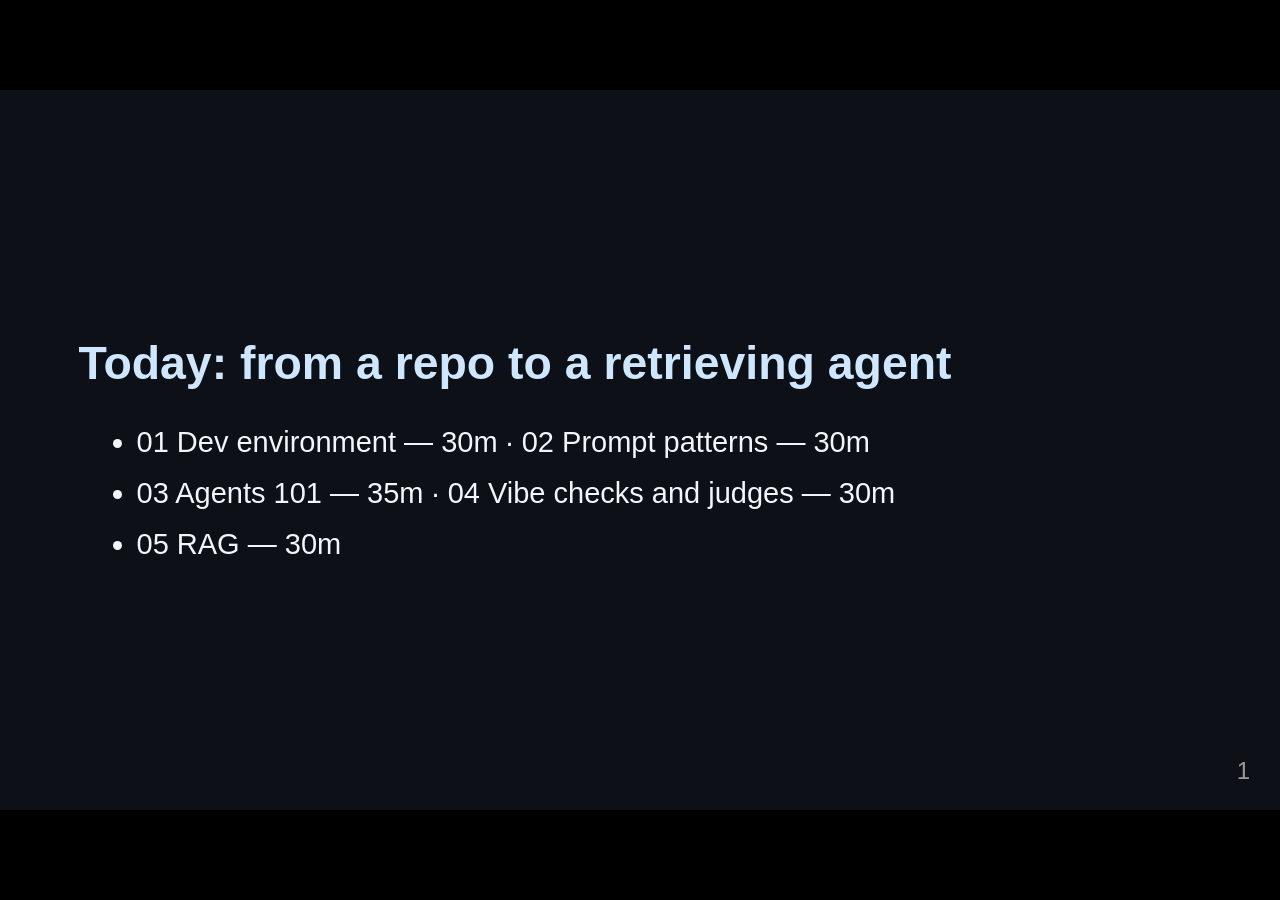
==== commit d7f7d6aa: "slides: dark mode for every deck, same hues inverted Every deck now carries Marp's invert class, whi" ====
--- a/docs/slides/chicago-sept-24/day1/day1.html
+++ b/docs/slides/chicago-sept-24/day1/day1.html
@@ -1,4 +1,4 @@
-<!DOCTYPE html><html lang="en-US"><head><title>Day 1 — Prototype and retrieve</title><meta property="og:title" content="Day 1 — Prototype and retrieve"><meta charset="UTF-8"><meta name="viewport" content="width=device-width,height=device-height,initial-scale=1.0"><meta name="apple-mobile-web-app-capable" content="yes"><meta http-equiv="X-UA-Compatible" content="ie=edge"><meta property="og:type" content="website"><meta name="twitter:card" content="summary"><style>@media screen{body[data-bespoke-view=""] .bespoke-marp-parent>.bespoke-marp-osc>button,body[data-bespoke-view=next] .bespoke-marp-parent>.bespoke-marp-osc>button,body[data-bespoke-view=presenter] .bespoke-marp-presenter-container .bespoke-marp-presenter-info-container button,body[data-bespoke-view=presenter] .bespoke-marp-presenter-container .bespoke-marp-presenter-note-container button{appearance:none;background-color:initial;border:0;color:inherit;cursor:pointer;font-size:inherit;opacity:.8;outline:none;padding:0;transition:opacity .2s linear;-webkit-tap-highlight-color:transparent}body[data-bespoke-view=""] .bespoke-marp-parent>.bespoke-marp-osc>button:disabled,body[data-bespoke-view=next] .bespoke-marp-parent>.bespoke-marp-osc>button:disabled,body[data-bespoke-view=presenter] .bespoke-marp-presenter-container .bespoke-marp-presenter-info-container button:disabled,body[data-bespoke-view=presenter] .bespoke-marp-presenter-container .bespoke-marp-presenter-note-container button:disabled{cursor:not-allowed;opacity:.15!important}body[data-bespoke-view=""] .bespoke-marp-parent>.bespoke-marp-osc>button:hover,body[data-bespoke-view=next] .bespoke-marp-parent>.bespoke-marp-osc>button:hover,body[data-bespoke-view=presenter] .bespoke-marp-presenter-container .bespoke-marp-presenter-info-container button:hover,body[data-bespoke-view=presenter] .bespoke-marp-presenter-container .bespoke-marp-presenter-note-container button:hover{opacity:1}body[data-bespoke-view=""] .bespoke-marp-parent>.bespoke-marp-osc>button:hover:active,body[data-bespoke-view=next] .bespoke-marp-parent>.bespoke-marp-osc>button:hover:active,body[data-bespoke-view=presenter] .bespoke-marp-presenter-container .bespoke-marp-presenter-info-container button:hover:active,body[data-bespoke-view=presenter] .bespoke-marp-presenter-container .bespoke-marp-presenter-note-container button:hover:active{opacity:.6}body[data-bespoke-view=""] .bespoke-marp-parent>.bespoke-marp-osc>button:hover:not(:disabled),body[data-bespoke-view=next] .bespoke-marp-parent>.bespoke-marp-osc>button:hover:not(:disabled),body[data-bespoke-view=presenter] .bespoke-marp-presenter-container .bespoke-marp-presenter-info-container button:hover:not(:disabled),body[data-bespoke-view=presenter] .bespoke-marp-presenter-container .bespoke-marp-presenter-note-container button:hover:not(:disabled){transition:none}body[data-bespoke-view=""] .bespoke-marp-parent>.bespoke-marp-osc>button[data-bespoke-marp-osc=prev],body[data-bespoke-view=next] .bespoke-marp-parent>.bespoke-marp-osc>button[data-bespoke-marp-osc=prev],body[data-bespoke-view=presenter] .bespoke-marp-presenter-container .bespoke-marp-presenter-info-container button.bespoke-marp-presenter-info-page-prev{background:#0000 url("[data-uri]") no-repeat 50%;background-size:contain;overflow:hidden;text-indent:100%;white-space:nowrap}body[data-bespoke-view=""] .bespoke-marp-parent>.bespoke-marp-osc>button[data-bespoke-marp-osc=next],body[data-bespoke-view=next] .bespoke-marp-parent>.bespoke-marp-osc>button[data-bespoke-marp-osc=next],body[data-bespoke-view=presenter] .bespoke-marp-presenter-container .bespoke-marp-presenter-info-container button.bespoke-marp-presenter-info-page-next{background:#0000 url("[data-uri]") no-repeat 50%;background-size:contain;overflow:hidden;text-indent:100%;white-space:nowrap}body[data-bespoke-view=""] .bespoke-marp-parent>.bespoke-marp-osc>button[data-bespoke-marp-osc=fullscreen],body[data-bespoke-view=next] .bespoke-marp-parent>.bespoke-marp-osc>button[data-bespoke-marp-osc=fullscreen]{background:#0000 url("[data-uri]") no-repeat 50%;background-size:contain;overflow:hidden;text-indent:100%;white-space:nowrap}body[data-bespoke-view=""] .bespoke-marp-parent>.bespoke-marp-osc>button.exit[data-bespoke-marp-osc=fullscreen],body[data-bespoke-view=next] .bespoke-marp-parent>.bespoke-marp-osc>button.exit[data-bespoke-marp-osc=fullscreen]{background-image:url("[data-uri]")}body[data-bespoke-view=""] .bespoke-marp-parent>.bespoke-marp-osc>button[data-bespoke-marp-osc=presenter],body[data-bespoke-view=next] .bespoke-marp-parent>.bespoke-marp-osc>button[data-bespoke-marp-osc=presenter]{background:#0000 url("[data-uri]") no-repeat 50%;background-size:contain;overflow:hidden;text-indent:100%;white-space:nowrap}body[data-bespoke-view=presenter] .bespoke-marp-presenter-container .bespoke-marp-presenter-note-container button.bespoke-marp-presenter-note-bigger{background:#0000 url("[data-uri]") no-repeat 50%;background-size:contain;overflow:hidden;text-indent:100%;white-space:nowrap}body[data-bespoke-view=presenter] .bespoke-marp-presenter-container .bespoke-marp-presenter-note-container button.bespoke-marp-presenter-note-smaller{background:#0000 url("[data-uri]") no-repeat 50%;background-size:contain;overflow:hidden;text-indent:100%;white-space:nowrap}}@keyframes __bespoke_marp_transition_reduced_outgoing__{0%{opacity:1}to{opacity:0}}@keyframes __bespoke_marp_transition_reduced_incoming__{0%{mix-blend-mode:plus-lighter;opacity:0}to{mix-blend-mode:plus-lighter;opacity:1}}.bespoke-marp-note,.bespoke-marp-osc,.bespoke-progress-parent{display:none;transition:none}@media screen{::view-transition-group(*){animation-duration:var(--marp-bespoke-transition-animation-duration,.5s);animation-timing-function:ease}::view-transition-new(*),::view-transition-old(*){animation-delay:0s;animation-direction:var(--marp-bespoke-transition-animation-direction,normal);animation-duration:var(--marp-bespoke-transition-animation-duration,.5s);animation-fill-mode:both;animation-name:var(--marp-bespoke-transition-animation-name,var(--marp-bespoke-transition-animation-name-fallback,__bespoke_marp_transition_no_animation__));mix-blend-mode:normal}::view-transition-old(*){--marp-bespoke-transition-animation-name-fallback:__bespoke_marp_transition_reduced_outgoing__;animation-timing-function:ease}::view-transition-new(*){--marp-bespoke-transition-animation-name-fallback:__bespoke_marp_transition_reduced_incoming__;animation-timing-function:ease}::view-transition-new(root),::view-transition-old(root){animation-timing-function:linear}::view-transition-new(__bespoke_marp_transition_osc__),::view-transition-old(__bespoke_marp_transition_osc__){animation-duration:0s!important;animation-name:__bespoke_marp_transition_osc__!important}::view-transition-new(__bespoke_marp_transition_osc__){opacity:0!important}.bespoke-marp-transition-warming-up::view-transition-group(*),.bespoke-marp-transition-warming-up::view-transition-new(*),.bespoke-marp-transition-warming-up::view-transition-old(*){animation-play-state:paused!important}body,html{height:100%;margin:0}body{background:#000;overflow:hidden}svg.bespoke-marp-slide{content-visibility:hidden;opacity:0;pointer-events:none;z-index:-1}svg.bespoke-marp-slide:not(.bespoke-marp-active) *{view-transition-name:none!important}svg.bespoke-marp-slide.bespoke-marp-active{content-visibility:visible;opacity:1;pointer-events:auto;z-index:0}svg.bespoke-marp-slide.bespoke-marp-active.bespoke-marp-active-ready *{animation-name:__bespoke_marp__!important}@supports not (content-visibility:hidden){svg.bespoke-marp-slide[data-bespoke-marp-load=hideable]{display:none}svg.bespoke-marp-slide[data-bespoke-marp-load=hideable].bespoke-marp-active{display:block}}}@media screen and (prefers-reduced-motion:reduce){svg.bespoke-marp-slide *{view-transition-name:none!important}}@media screen{[data-bespoke-marp-fragment=inactive]{visibility:hidden}body[data-bespoke-view=""] .bespoke-marp-parent,body[data-bespoke-view=next] .bespoke-marp-parent{inset:0;position:absolute}body[data-bespoke-view=""] .bespoke-marp-parent>.bespoke-marp-osc,body[data-bespoke-view=next] .bespoke-marp-parent>.bespoke-marp-osc{background:#000000a6;border-radius:7px;bottom:50px;color:#fff;contain:paint;display:block;font-family:Helvetica,Arial,sans-serif;font-size:16px;left:50%;line-height:0;opacity:1;padding:12px;position:absolute;touch-action:manipulation;transform:translateX(-50%);transition:opacity .2s linear;-webkit-user-select:none;user-select:none;white-space:nowrap;will-change:transform;z-index:1;view-transition-name:__bespoke_marp_transition_osc__}body[data-bespoke-view=""] .bespoke-marp-parent>.bespoke-marp-osc>*,body[data-bespoke-view=next] .bespoke-marp-parent>.bespoke-marp-osc>*{margin-left:6px}body[data-bespoke-view=""] .bespoke-marp-parent>.bespoke-marp-osc>:first-child,body[data-bespoke-view=next] .bespoke-marp-parent>.bespoke-marp-osc>:first-child{margin-left:0}body[data-bespoke-view=""] .bespoke-marp-parent>.bespoke-marp-osc>span,body[data-bespoke-view=next] .bespoke-marp-parent>.bespoke-marp-osc>span{opacity:.8}body[data-bespoke-view=""] .bespoke-marp-parent>.bespoke-marp-osc>span[data-bespoke-marp-osc=page],body[data-bespoke-view=next] .bespoke-marp-parent>.bespoke-marp-osc>span[data-bespoke-marp-osc=page]{display:inline-block;min-width:140px;text-align:center}body[data-bespoke-view=""] .bespoke-marp-parent>.bespoke-marp-osc>button[data-bespoke-marp-osc=fullscreen],body[data-bespoke-view=""] .bespoke-marp-parent>.bespoke-marp-osc>button[data-bespoke-marp-osc=next],body[data-bespoke-view=""] .bespoke-marp-parent>.bespoke-marp-osc>button[data-bespoke-marp-osc=presenter],body[data-bespoke-view=""] .bespoke-marp-parent>.bespoke-marp-osc>button[data-bespoke-marp-osc=prev],body[data-bespoke-view=next] .bespoke-marp-parent>.bespoke-marp-osc>button[data-bespoke-marp-osc=fullscreen],body[data-bespoke-view=next] .bespoke-marp-parent>.bespoke-marp-osc>button[data-bespoke-marp-osc=next],body[data-bespoke-view=next] .bespoke-marp-parent>.bespoke-marp-osc>button[data-bespoke-marp-osc=presenter],body[data-bespoke-view=next] .bespoke-marp-parent>.bespoke-marp-osc>button[data-bespoke-marp-osc=prev]{height:32px;line-height:32px;width:32px}body[data-bespoke-view=""] .bespoke-marp-parent.bespoke-marp-inactive,body[data-bespoke-view=next] .bespoke-marp-parent.bespoke-marp-inactive{cursor:none}body[data-bespoke-view=""] .bespoke-marp-parent.bespoke-marp-inactive>.bespoke-marp-osc,body[data-bespoke-view=next] .bespoke-marp-parent.bespoke-marp-inactive>.bespoke-marp-osc{opacity:0;pointer-events:none}body[data-bespoke-view=""] svg.bespoke-marp-slide,body[data-bespoke-view=next] svg.bespoke-marp-slide{height:100%;left:0;position:absolute;top:0;width:100%}body[data-bespoke-view=""] .bespoke-progress-parent{background:#222;display:flex;height:5px;width:100%}body[data-bespoke-view=""] .bespoke-progress-parent+.bespoke-marp-parent{top:5px}body[data-bespoke-view=""] .bespoke-progress-parent .bespoke-progress-bar{background:#0288d1;flex:0 0 0;transition:flex-basis .2s cubic-bezier(0,1,1,1)}body[data-bespoke-view=next]{background:#0000}body[data-bespoke-view=presenter]{background:#161616}body[data-bespoke-view=presenter] .bespoke-marp-presenter-container{display:grid;font-family:Helvetica,Arial,sans-serif;grid-template:"current dragbar next" minmax(140px,1fr) "current dragbar note" 2fr "info    dragbar note" 3em;grid-template-columns:minmax(3px,var(--bespoke-marp-presenter-split-ratio,66%)) 0 minmax(3px,1fr);height:100%;left:0;position:absolute;top:0;width:100%}body[data-bespoke-view=presenter] .bespoke-marp-presenter-container .bespoke-marp-parent{grid-area:current;overflow:hidden;position:relative}body[data-bespoke-view=presenter] .bespoke-marp-presenter-container .bespoke-marp-parent svg.bespoke-marp-slide{height:calc(100% - 40px);left:20px;pointer-events:none;position:absolute;top:20px;-webkit-user-select:none;user-select:none;width:calc(100% - 40px)}body[data-bespoke-view=presenter] .bespoke-marp-presenter-container .bespoke-marp-parent svg.bespoke-marp-slide.bespoke-marp-active{filter:drop-shadow(0 3px 10px rgba(0,0,0,.5))}body[data-bespoke-view=presenter] .bespoke-marp-presenter-container .bespoke-marp-presenter-dragbar-container{background:#0288d1;cursor:col-resize;grid-area:dragbar;margin-left:-3px;opacity:0;position:relative;transition:opacity .4s linear .1s;width:6px;z-index:10}body[data-bespoke-view=presenter] .bespoke-marp-presenter-container .bespoke-marp-presenter-dragbar-container:hover{opacity:1}body[data-bespoke-view=presenter] .bespoke-marp-presenter-container .bespoke-marp-presenter-dragbar-container.active{opacity:1;transition-delay:0s}body[data-bespoke-view=presenter] .bespoke-marp-presenter-container .bespoke-marp-presenter-next-container{background:#222;cursor:pointer;display:none;grid-area:next;overflow:hidden;position:relative}body[data-bespoke-view=presenter] .bespoke-marp-presenter-container .bespoke-marp-presenter-next-container.active{display:block}body[data-bespoke-view=presenter] .bespoke-marp-presenter-container .bespoke-marp-presenter-next-container iframe.bespoke-marp-presenter-next{background:#0000;border:0;display:block;filter:drop-shadow(0 3px 10px rgba(0,0,0,.5));height:calc(100% - 40px);left:20px;pointer-events:none;position:absolute;top:20px;-webkit-user-select:none;user-select:none;width:calc(100% - 40px)}body[data-bespoke-view=presenter] .bespoke-marp-presenter-container .bespoke-marp-presenter-note-container{background:#222;color:#eee;grid-area:note;position:relative;z-index:1}body[data-bespoke-view=presenter] .bespoke-marp-presenter-container .bespoke-marp-presenter-note-container button{height:1.5em;line-height:1.5em;width:1.5em}body[data-bespoke-view=presenter] .bespoke-marp-presenter-container .bespoke-marp-presenter-note-container .bespoke-marp-presenter-note-wrapper{display:block;inset:0;position:absolute}body[data-bespoke-view=presenter] .bespoke-marp-presenter-container .bespoke-marp-presenter-note-container .bespoke-marp-presenter-note-buttons{background:#000000a6;border-radius:4px;bottom:0;display:flex;gap:4px;margin:12px;opacity:0;padding:6px;pointer-events:none;position:absolute;right:0;transition:opacity .2s linear}body[data-bespoke-view=presenter] .bespoke-marp-presenter-container .bespoke-marp-presenter-note-container .bespoke-marp-presenter-note-buttons:focus-within,body[data-bespoke-view=presenter] .bespoke-marp-presenter-container .bespoke-marp-presenter-note-container .bespoke-marp-presenter-note-wrapper:focus-within+.bespoke-marp-presenter-note-buttons,body[data-bespoke-view=presenter] .bespoke-marp-presenter-container .bespoke-marp-presenter-note-container:hover .bespoke-marp-presenter-note-buttons{opacity:1;pointer-events:auto}body[data-bespoke-view=presenter] .bespoke-marp-presenter-container .bespoke-marp-presenter-note-container .bespoke-marp-note{box-sizing:border-box;font-size:calc(1.1em*var(--bespoke-marp-note-font-scale, 1));height:calc(100% - 40px);margin:20px;overflow:auto;padding-right:3px;white-space:pre-wrap;width:calc(100% - 40px);word-wrap:break-word;scrollbar-color:#eeeeee80 #0000;scrollbar-width:thin}body[data-bespoke-view=presenter] .bespoke-marp-presenter-container .bespoke-marp-presenter-note-container .bespoke-marp-note::-webkit-scrollbar{width:6px}body[data-bespoke-view=presenter] .bespoke-marp-presenter-container .bespoke-marp-presenter-note-container .bespoke-marp-note::-webkit-scrollbar-track{background:#0000}body[data-bespoke-view=presenter] .bespoke-marp-presenter-container .bespoke-marp-presenter-note-container .bespoke-marp-note::-webkit-scrollbar-thumb{background:#eeeeee80;border-radius:6px}body[data-bespoke-view=presenter] .bespoke-marp-presenter-container .bespoke-marp-presenter-note-container .bespoke-marp-note:empty{pointer-events:none}body[data-bespoke-view=presenter] .bespoke-marp-presenter-container .bespoke-marp-presenter-note-container .bespoke-marp-note.active{display:block}body[data-bespoke-view=presenter] .bespoke-marp-presenter-container .bespoke-marp-presenter-note-container .bespoke-marp-note p:first-child{margin-top:0}body[data-bespoke-view=presenter] .bespoke-marp-presenter-container .bespoke-marp-presenter-note-container .bespoke-marp-note p:last-child{margin-bottom:0}body[data-bespoke-view=presenter] .bespoke-marp-presenter-container .bespoke-marp-presenter-info-container{align-items:center;box-sizing:border-box;color:#eee;display:flex;flex-wrap:nowrap;grid-area:info;justify-content:center;overflow:hidden;padding:0 10px}body[data-bespoke-view=presenter] .bespoke-marp-presenter-container .bespoke-marp-presenter-info-container .bespoke-marp-presenter-info-page,body[data-bespoke-view=presenter] .bespoke-marp-presenter-container .bespoke-marp-presenter-info-container .bespoke-marp-presenter-info-time,body[data-bespoke-view=presenter] .bespoke-marp-presenter-container .bespoke-marp-presenter-info-container .bespoke-marp-presenter-info-timer{box-sizing:border-box;display:block;padding:0 10px;white-space:nowrap;width:100%}body[data-bespoke-view=presenter] .bespoke-marp-presenter-container .bespoke-marp-presenter-info-container button{height:1.5em;line-height:1.5em;width:1.5em}body[data-bespoke-view=presenter] .bespoke-marp-presenter-container .bespoke-marp-presenter-info-container .bespoke-marp-presenter-info-page{order:2;text-align:center}body[data-bespoke-view=presenter] .bespoke-marp-presenter-container .bespoke-marp-presenter-info-container .bespoke-marp-presenter-info-page .bespoke-marp-presenter-info-page-text{display:inline-block;min-width:120px;text-align:center}body[data-bespoke-view=presenter] .bespoke-marp-presenter-container .bespoke-marp-presenter-info-container .bespoke-marp-presenter-info-time{color:#999;order:1;text-align:left}body[data-bespoke-view=presenter] .bespoke-marp-presenter-container .bespoke-marp-presenter-info-container .bespoke-marp-presenter-info-timer{color:#999;order:3;text-align:right}body[data-bespoke-view=presenter] .bespoke-marp-presenter-container .bespoke-marp-presenter-info-container .bespoke-marp-presenter-info-timer:hover{cursor:pointer}}@media print{.bespoke-marp-presenter-info-container,.bespoke-marp-presenter-next-container,.bespoke-marp-presenter-note-container{display:none}}</style><style>div#\:\$p > svg > foreignObject > section{width:1280px;height:720px;box-sizing:border-box;overflow:hidden;position:relative;scroll-snap-align:center center;-webkit-text-size-adjust:100%;text-size-adjust:100%}div#\:\$p > svg > foreignObject > section::after{bottom:0;content:attr(data-marpit-pagination);padding:inherit;pointer-events:none;position:absolute;right:0}div#\:\$p > svg > foreignObject > section:not([data-marpit-pagination])::after{display:none}div#\:\$p > svg > foreignObject > section :is(h1, marp-h1){font-size:2em;margin-block:0.67em}div#\:\$p > svg > foreignObject > section video::-webkit-media-controls{will-change:transform}@page {size:1280px 720px;margin:0}@media print{html, body{background-color:#fff;margin:0;page-break-inside:avoid;break-inside:avoid-page}div#\:\$p > svg > foreignObject > section{page-break-before:always;break-before:page}div#\:\$p > svg > foreignObject > section, div#\:\$p > svg > foreignObject > section *{-webkit-print-color-adjust:exact!important;animation-delay:0s!important;animation-duration:0s!important;color-adjust:exact!important;print-color-adjust:exact!important;transition:none!important}div#\:\$p > svg[data-marpit-svg]{display:block;height:100vh;width:100vw}}div#\:\$p > svg > foreignObject > :where(section){container-type:size}div#\:\$p > svg > foreignObject > section img[data-marp-twemoji]{background:transparent;height:1em;margin:0 .05em 0 .1em;vertical-align:-.1em;width:1em}/*!
+<!DOCTYPE html><html lang="en-US"><head><title>Day 1 — Prototype and retrieve</title><meta property="og:title" content="Day 1 — Prototype and retrieve"><meta charset="UTF-8"><meta name="viewport" content="width=device-width,height=device-height,initial-scale=1.0"><meta name="apple-mobile-web-app-capable" content="yes"><meta http-equiv="X-UA-Compatible" content="ie=edge"><meta property="og:type" content="website"><meta name="twitter:card" content="summary"><style>@media screen{body[data-bespoke-view=""] .bespoke-marp-parent>.bespoke-marp-osc>button,body[data-bespoke-view=next] .bespoke-marp-parent>.bespoke-marp-osc>button,body[data-bespoke-view=overview] button.bespoke-marp-overview-close,body[data-bespoke-view=presenter] .bespoke-marp-presenter-container .bespoke-marp-presenter-info-container .bespoke-marp-presenter-info-page-area .bespoke-marp-presenter-info-page,body[data-bespoke-view=presenter] .bespoke-marp-presenter-container .bespoke-marp-presenter-info-container button,body[data-bespoke-view=presenter] .bespoke-marp-presenter-container .bespoke-marp-presenter-note-container button{appearance:none;background-color:initial;border:0;color:inherit;cursor:pointer;font-size:inherit;opacity:.8;outline:none;padding:0;transition:opacity .2s linear;-webkit-tap-highlight-color:transparent}body[data-bespoke-view=""] .bespoke-marp-parent>.bespoke-marp-osc>button:disabled,body[data-bespoke-view=next] .bespoke-marp-parent>.bespoke-marp-osc>button:disabled,body[data-bespoke-view=overview] button.bespoke-marp-overview-close:disabled,body[data-bespoke-view=presenter] .bespoke-marp-presenter-container .bespoke-marp-presenter-info-container .bespoke-marp-presenter-info-page-area .bespoke-marp-presenter-info-page:disabled,body[data-bespoke-view=presenter] .bespoke-marp-presenter-container .bespoke-marp-presenter-info-container button:disabled,body[data-bespoke-view=presenter] .bespoke-marp-presenter-container .bespoke-marp-presenter-note-container button:disabled{cursor:not-allowed;opacity:.15!important}body[data-bespoke-view=""] .bespoke-marp-parent>.bespoke-marp-osc>button:hover,body[data-bespoke-view=next] .bespoke-marp-parent>.bespoke-marp-osc>button:hover,body[data-bespoke-view=overview] button.bespoke-marp-overview-close:hover,body[data-bespoke-view=presenter] .bespoke-marp-presenter-container .bespoke-marp-presenter-info-container .bespoke-marp-presenter-info-page-area .bespoke-marp-presenter-info-page:hover,body[data-bespoke-view=presenter] .bespoke-marp-presenter-container .bespoke-marp-presenter-info-container button:hover,body[data-bespoke-view=presenter] .bespoke-marp-presenter-container .bespoke-marp-presenter-note-container button:hover{opacity:1}body[data-bespoke-view=""] .bespoke-marp-parent>.bespoke-marp-osc>button:hover:active,body[data-bespoke-view=next] .bespoke-marp-parent>.bespoke-marp-osc>button:hover:active,body[data-bespoke-view=overview] button.bespoke-marp-overview-close:hover:active,body[data-bespoke-view=presenter] .bespoke-marp-presenter-container .bespoke-marp-presenter-info-container .bespoke-marp-presenter-info-page-area .bespoke-marp-presenter-info-page:hover:active,body[data-bespoke-view=presenter] .bespoke-marp-presenter-container .bespoke-marp-presenter-info-container button:hover:active,body[data-bespoke-view=presenter] .bespoke-marp-presenter-container .bespoke-marp-presenter-note-container button:hover:active{opacity:.6}body[data-bespoke-view=""] .bespoke-marp-parent>.bespoke-marp-osc>button:hover:not(:disabled),body[data-bespoke-view=next] .bespoke-marp-parent>.bespoke-marp-osc>button:hover:not(:disabled),body[data-bespoke-view=overview] button.bespoke-marp-overview-close:hover:not(:disabled),body[data-bespoke-view=presenter] .bespoke-marp-presenter-container .bespoke-marp-presenter-info-container .bespoke-marp-presenter-info-page-area .bespoke-marp-presenter-info-page:hover:not(:disabled),body[data-bespoke-view=presenter] .bespoke-marp-presenter-container .bespoke-marp-presenter-info-container button:hover:not(:disabled),body[data-bespoke-view=presenter] .bespoke-marp-presenter-container .bespoke-marp-presenter-note-container button:hover:not(:disabled){transition:none}body[data-bespoke-view=""] .bespoke-marp-parent>.bespoke-marp-osc>button[data-bespoke-marp-osc=prev],body[data-bespoke-view=next] .bespoke-marp-parent>.bespoke-marp-osc>button[data-bespoke-marp-osc=prev],body[data-bespoke-view=presenter] .bespoke-marp-presenter-container .bespoke-marp-presenter-info-container button.bespoke-marp-presenter-info-page-prev{background:#0000 url("[data-uri]") no-repeat 50%;background-size:contain;overflow:hidden;text-indent:100%;white-space:nowrap}body[data-bespoke-view=""] .bespoke-marp-parent>.bespoke-marp-osc>button[data-bespoke-marp-osc=next],body[data-bespoke-view=next] .bespoke-marp-parent>.bespoke-marp-osc>button[data-bespoke-marp-osc=next],body[data-bespoke-view=presenter] .bespoke-marp-presenter-container .bespoke-marp-presenter-info-container button.bespoke-marp-presenter-info-page-next{background:#0000 url("[data-uri]") no-repeat 50%;background-size:contain;overflow:hidden;text-indent:100%;white-space:nowrap}:is(body[data-bespoke-view=""],body[data-bespoke-view=next]) .bespoke-marp-parent>.bespoke-marp-osc>button[data-bespoke-marp-osc=fullscreen]{background:#0000 url("[data-uri]") no-repeat 50%;background-size:contain;overflow:hidden;text-indent:100%;white-space:nowrap}:is(body[data-bespoke-view=""],body[data-bespoke-view=next]) .bespoke-marp-parent>.bespoke-marp-osc>button.exit[data-bespoke-marp-osc=fullscreen]{background-image:url("[data-uri]")}:is(body[data-bespoke-view=""],body[data-bespoke-view=next]) .bespoke-marp-parent>.bespoke-marp-osc>button[data-bespoke-marp-osc=presenter]{background:#0000 url("[data-uri]") no-repeat 50%;background-size:contain;overflow:hidden;text-indent:100%;white-space:nowrap}body[data-bespoke-view=overview] button.bespoke-marp-overview-close,body[data-bespoke-view=presenter] .bespoke-marp-presenter-container .bespoke-marp-presenter-note-container button.bespoke-marp-presenter-note-bigger{background:#0000 url("[data-uri]") no-repeat 50%;background-size:contain;overflow:hidden;text-indent:100%;white-space:nowrap}body[data-bespoke-view=presenter] .bespoke-marp-presenter-container .bespoke-marp-presenter-note-container button.bespoke-marp-presenter-note-smaller{background:#0000 url("[data-uri]") no-repeat 50%;background-size:contain;overflow:hidden;text-indent:100%;white-space:nowrap}:is(body[data-bespoke-view=""],body[data-bespoke-view=next]) .bespoke-marp-parent>.bespoke-marp-osc>button[data-bespoke-marp-osc=overview]{background:#0000 url("[data-uri]") no-repeat 50%;background-size:contain;overflow:hidden;text-indent:100%;white-space:nowrap}}@keyframes __bespoke_marp_transition_reduced_outgoing__{0%{opacity:1}to{opacity:0}}@keyframes __bespoke_marp_transition_reduced_incoming__{0%{mix-blend-mode:plus-lighter;opacity:0}to{mix-blend-mode:plus-lighter;opacity:1}}.bespoke-marp-note,.bespoke-marp-osc,.bespoke-progress-parent{display:none;transition:none}@media screen{::view-transition-group(*){animation-duration:var(--marp-bespoke-transition-animation-duration,.5s);animation-timing-function:ease}::view-transition-new(*),::view-transition-old(*){animation-delay:0s;animation-direction:var(--marp-bespoke-transition-animation-direction,normal);animation-duration:var(--marp-bespoke-transition-animation-duration,.5s);animation-fill-mode:both;animation-name:var(--marp-bespoke-transition-animation-name,var(--marp-bespoke-transition-animation-name-fallback,__bespoke_marp_transition_no_animation__));mix-blend-mode:normal}::view-transition-old(*){--marp-bespoke-transition-animation-name-fallback:__bespoke_marp_transition_reduced_outgoing__;animation-timing-function:ease}::view-transition-new(*){--marp-bespoke-transition-animation-name-fallback:__bespoke_marp_transition_reduced_incoming__;animation-timing-function:ease}::view-transition-new(root),::view-transition-old(root){animation-timing-function:linear}::view-transition-new(__bespoke_marp_transition_osc__),::view-transition-old(__bespoke_marp_transition_osc__){animation-duration:0s!important;animation-name:__bespoke_marp_transition_osc__!important}::view-transition-new(__bespoke_marp_transition_osc__){opacity:0!important}.bespoke-marp-transition-warming-up::view-transition-group(*),.bespoke-marp-transition-warming-up::view-transition-new(*),.bespoke-marp-transition-warming-up::view-transition-old(*){animation-play-state:paused!important}body,html{height:100%;margin:0}body{background:#000;overflow:hidden}svg.bespoke-marp-slide{content-visibility:hidden;interactivity:inert;opacity:0;pointer-events:none;z-index:-1}svg.bespoke-marp-slide:not(.bespoke-marp-active) *{view-transition-name:none!important}svg.bespoke-marp-slide.bespoke-marp-active{content-visibility:visible;interactivity:auto;opacity:1;pointer-events:auto;z-index:0}svg.bespoke-marp-slide.bespoke-marp-active.bespoke-marp-active-ready *{animation-name:__bespoke_marp__!important}@supports not (content-visibility:hidden){svg.bespoke-marp-slide[data-bespoke-marp-load=hideable]{display:none}svg.bespoke-marp-slide[data-bespoke-marp-load=hideable].bespoke-marp-active{display:block}}}@media screen and (prefers-reduced-motion:reduce){svg.bespoke-marp-slide *{view-transition-name:none!important}}@media screen{[data-bespoke-marp-fragment=inactive]{visibility:hidden}:is(body[data-bespoke-view=""],body[data-bespoke-view=next]) .bespoke-marp-parent{inset:0;position:absolute}:is(body[data-bespoke-view=""],body[data-bespoke-view=next]) .bespoke-marp-parent>.bespoke-marp-osc{background:#000000a6;border-radius:7px;bottom:50px;color:#fff;contain:paint;display:block;font-family:Helvetica,Arial,sans-serif;font-size:16px;left:50%;line-height:0;opacity:1;padding:12px;position:absolute;touch-action:manipulation;transform:translateX(-50%);transition:opacity .2s linear;-webkit-user-select:none;user-select:none;view-transition-name:__bespoke_marp_transition_osc__;white-space:nowrap;will-change:transform;z-index:1}:is(body[data-bespoke-view=""],body[data-bespoke-view=next]) .bespoke-marp-parent>.bespoke-marp-osc>:where(*){margin-left:6px}:is(body[data-bespoke-view=""],body[data-bespoke-view=next]) .bespoke-marp-parent>.bespoke-marp-osc>:where(*):where(:first-child){margin-left:0}:is(body[data-bespoke-view=""],body[data-bespoke-view=next]) .bespoke-marp-parent>.bespoke-marp-osc>span{opacity:.8}:is(body[data-bespoke-view=""],body[data-bespoke-view=next]) .bespoke-marp-parent>.bespoke-marp-osc>span[data-bespoke-marp-osc=page]{display:inline-block;min-width:140px;text-align:center}:is(body[data-bespoke-view=""],body[data-bespoke-view=next]) .bespoke-marp-parent>.bespoke-marp-osc>button[data-bespoke-marp-osc=fullscreen],:is(body[data-bespoke-view=""],body[data-bespoke-view=next]) .bespoke-marp-parent>.bespoke-marp-osc>button[data-bespoke-marp-osc=next],:is(body[data-bespoke-view=""],body[data-bespoke-view=next]) .bespoke-marp-parent>.bespoke-marp-osc>button[data-bespoke-marp-osc=overview],:is(body[data-bespoke-view=""],body[data-bespoke-view=next]) .bespoke-marp-parent>.bespoke-marp-osc>button[data-bespoke-marp-osc=presenter],:is(body[data-bespoke-view=""],body[data-bespoke-view=next]) .bespoke-marp-parent>.bespoke-marp-osc>button[data-bespoke-marp-osc=prev]{height:32px;line-height:32px;width:32px}:is(body[data-bespoke-view=""],body[data-bespoke-view=next]) .bespoke-marp-parent.bespoke-marp-inactive{cursor:none}:is(body[data-bespoke-view=""],body[data-bespoke-view=next]) .bespoke-marp-parent.bespoke-marp-inactive>.bespoke-marp-osc{opacity:0;pointer-events:none}:is(body[data-bespoke-view=""],body[data-bespoke-view=next]) svg.bespoke-marp-slide{height:100%;left:0;position:absolute;top:0;width:100%}body[data-bespoke-view=""] .bespoke-progress-parent{background:#222;display:flex;height:5px;width:100%}body[data-bespoke-view=""] .bespoke-progress-parent+:where(.bespoke-marp-parent){top:5px}body[data-bespoke-view=""] .bespoke-progress-parent .bespoke-progress-bar{background:#0288d1;flex:0 0 0;transition:flex-basis .2s cubic-bezier(0,1,1,1)}body[data-bespoke-view=next]{background:#0000}body[data-bespoke-view=presenter]{background:#161616}body[data-bespoke-view=presenter] .bespoke-marp-presenter-container{display:grid;font-family:Helvetica,Arial,sans-serif;grid-template:"current dragbar next" minmax(140px,1fr) "current dragbar note" 2fr "info    dragbar note" 3em;grid-template-columns:minmax(3px,var(--bespoke-marp-presenter-split-ratio,66%)) 0 minmax(3px,1fr);height:100%;left:0;position:absolute;top:0;width:100%}body[data-bespoke-view=presenter] .bespoke-marp-presenter-container :where(.bespoke-marp-parent){grid-area:current;overflow:hidden;position:relative}body[data-bespoke-view=presenter] .bespoke-marp-presenter-container :where(.bespoke-marp-parent) :where(svg.bespoke-marp-slide){height:calc(100% - 40px);left:20px;pointer-events:none;position:absolute;top:20px;-webkit-user-select:none;user-select:none;width:calc(100% - 40px)}body[data-bespoke-view=presenter] .bespoke-marp-presenter-container :where(.bespoke-marp-parent) :where(svg.bespoke-marp-slide).bespoke-marp-active{filter:drop-shadow(0 3px 10px rgba(0,0,0,.5))}body[data-bespoke-view=presenter] .bespoke-marp-presenter-container .bespoke-marp-presenter-dragbar-container{background:#0288d1;cursor:col-resize;grid-area:dragbar;margin-left:-3px;opacity:0;position:relative;transition:opacity .4s linear .1s;width:6px;z-index:10}body[data-bespoke-view=presenter] .bespoke-marp-presenter-container .bespoke-marp-presenter-dragbar-container:hover{opacity:1}body[data-bespoke-view=presenter] .bespoke-marp-presenter-container .bespoke-marp-presenter-dragbar-container.active{opacity:1;transition-delay:0s}body[data-bespoke-view=presenter] .bespoke-marp-presenter-container .bespoke-marp-presenter-next-container{background:#222;cursor:pointer;display:none;grid-area:next;overflow:hidden;position:relative}body[data-bespoke-view=presenter] .bespoke-marp-presenter-container .bespoke-marp-presenter-next-container.active{display:block}body[data-bespoke-view=presenter] .bespoke-marp-presenter-container .bespoke-marp-presenter-next-container iframe.bespoke-marp-presenter-next{background:#0000;border:0;display:block;filter:drop-shadow(0 3px 10px rgba(0,0,0,.5));height:calc(100% - 40px);left:20px;pointer-events:none;position:absolute;interactivity:inert;top:20px;-webkit-user-select:none;user-select:none;width:calc(100% - 40px)}body[data-bespoke-view=presenter] .bespoke-marp-presenter-container .bespoke-marp-presenter-note-container{background:#222;color:#eee;grid-area:note;position:relative;z-index:1}body[data-bespoke-view=presenter] .bespoke-marp-presenter-container .bespoke-marp-presenter-note-container button{height:1.5em;line-height:1.5em;width:1.5em}body[data-bespoke-view=presenter] .bespoke-marp-presenter-container .bespoke-marp-presenter-note-container .bespoke-marp-presenter-note-wrapper{display:block;inset:0;position:absolute}body[data-bespoke-view=presenter] .bespoke-marp-presenter-container .bespoke-marp-presenter-note-container .bespoke-marp-presenter-note-buttons{background:#000000a6;border-radius:4px;bottom:0;display:flex;gap:4px;margin:12px;opacity:0;padding:6px;pointer-events:none;position:absolute;right:0;transition:opacity .2s linear}body[data-bespoke-view=presenter] .bespoke-marp-presenter-container .bespoke-marp-presenter-note-container .bespoke-marp-presenter-note-buttons:focus-within,body[data-bespoke-view=presenter] .bespoke-marp-presenter-container .bespoke-marp-presenter-note-container .bespoke-marp-presenter-note-wrapper:focus-within+.bespoke-marp-presenter-note-buttons,body[data-bespoke-view=presenter] .bespoke-marp-presenter-container .bespoke-marp-presenter-note-container:hover .bespoke-marp-presenter-note-buttons{opacity:1;pointer-events:auto}body[data-bespoke-view=presenter] .bespoke-marp-presenter-container .bespoke-marp-presenter-note-container .bespoke-marp-note{box-sizing:border-box;font-size:calc(1.1em*var(--bespoke-marp-note-font-scale, 1));height:calc(100% - 40px);margin:20px;overflow:auto;padding-right:3px;white-space:pre-wrap;width:calc(100% - 40px);word-wrap:break-word;scrollbar-color:#eeeeee80 #0000;scrollbar-width:thin}body[data-bespoke-view=presenter] .bespoke-marp-presenter-container .bespoke-marp-presenter-note-container .bespoke-marp-note::-webkit-scrollbar{width:6px}body[data-bespoke-view=presenter] .bespoke-marp-presenter-container .bespoke-marp-presenter-note-container .bespoke-marp-note::-webkit-scrollbar-track{background:#0000}body[data-bespoke-view=presenter] .bespoke-marp-presenter-container .bespoke-marp-presenter-note-container .bespoke-marp-note::-webkit-scrollbar-thumb{background:#eeeeee80;border-radius:6px}body[data-bespoke-view=presenter] .bespoke-marp-presenter-container .bespoke-marp-presenter-note-container .bespoke-marp-note:empty{pointer-events:none}body[data-bespoke-view=presenter] .bespoke-marp-presenter-container .bespoke-marp-presenter-note-container .bespoke-marp-note.active{display:block}body[data-bespoke-view=presenter] .bespoke-marp-presenter-container .bespoke-marp-presenter-note-container .bespoke-marp-note p:first-child{margin-top:0}body[data-bespoke-view=presenter] .bespoke-marp-presenter-container .bespoke-marp-presenter-note-container .bespoke-marp-note p:last-child{margin-bottom:0}body[data-bespoke-view=presenter] .bespoke-marp-presenter-container .bespoke-marp-presenter-info-container{align-items:center;box-sizing:border-box;color:#eee;display:flex;flex-wrap:nowrap;grid-area:info;justify-content:center;overflow:hidden;padding:0 10px}body[data-bespoke-view=presenter] .bespoke-marp-presenter-container .bespoke-marp-presenter-info-container :is(.bespoke-marp-presenter-info-page-area,.bespoke-marp-presenter-info-time,.bespoke-marp-presenter-info-timer){box-sizing:border-box;display:block;padding:0 10px;white-space:nowrap;width:100%}body[data-bespoke-view=presenter] .bespoke-marp-presenter-container .bespoke-marp-presenter-info-container button{height:1.5em;line-height:1.5em;width:1.5em}body[data-bespoke-view=presenter] .bespoke-marp-presenter-container .bespoke-marp-presenter-info-container .bespoke-marp-presenter-info-page-area{order:2;text-align:center}body[data-bespoke-view=presenter] .bespoke-marp-presenter-container .bespoke-marp-presenter-info-container .bespoke-marp-presenter-info-page-area .bespoke-marp-presenter-info-page{display:inline-block;min-width:120px;text-align:center}body[data-bespoke-view=presenter] .bespoke-marp-presenter-container .bespoke-marp-presenter-info-container .bespoke-marp-presenter-info-time{color:#999;order:1;text-align:left}body[data-bespoke-view=presenter] .bespoke-marp-presenter-container .bespoke-marp-presenter-info-container .bespoke-marp-presenter-info-timer{color:#999;order:3;text-align:right}body[data-bespoke-view=presenter] .bespoke-marp-presenter-container .bespoke-marp-presenter-info-container .bespoke-marp-presenter-info-timer:hover{cursor:pointer}body[data-bespoke-view=overview]{background:#161616;overflow:auto}body[data-bespoke-view=overview] [data-bespoke-marp-fragment=inactive]{visibility:visible}body[data-bespoke-view=overview] .bespoke-marp-overview-header{backdrop-filter:blur(4px);background:#222222d9;box-shadow:0 3px 10px #00000080;box-sizing:border-box;display:flex;height:48px;inset:0 0 auto;justify-content:flex-end;padding:10px;position:fixed;z-index:1}body[data-bespoke-view=overview] button.bespoke-marp-overview-close{height:28px;line-height:28px;transform:rotate(45deg);width:28px}body[data-bespoke-view=overview] .bespoke-marp-parent{display:grid;gap:40px;grid-template-columns:repeat(auto-fit,minmax(0,240px));justify-content:space-around;padding:30px}body[data-bespoke-view=overview] .bespoke-marp-parent svg.bespoke-marp-slide{--bov-selected:#0000;--bov-focus:#161616;--bov-focus-outline:#0000;background-image:conic-gradient(#161616 0 0),conic-gradient(var(--bov-focus) 0 0),conic-gradient(var(--bov-focus-outline) 0 0),conic-gradient(var(--bov-selected) 0 0);background-position:5px 5px,3px 3px,2px 2px,0 0;background-repeat:no-repeat;background-size:calc(100% - 10px) calc(100% - 10px),calc(100% - 6px) calc(100% - 6px),calc(100% - 4px) calc(100% - 4px),100% 100%;content-visibility:visible;cursor:pointer;filter:drop-shadow(0 3px 10px rgba(0,0,0,.5));margin:-6px;padding:6px;interactivity:auto;opacity:1;outline:0;pointer-events:auto;scroll-margin-block:30px;width:100%;z-index:0}body[data-bespoke-view=overview] .bespoke-marp-parent svg.bespoke-marp-slide *,body[data-bespoke-view=overview] .bespoke-marp-parent svg.bespoke-marp-slide.bespoke-marp-active *{pointer-events:none;interactivity:inert}body[data-bespoke-view=overview] .bespoke-marp-parent :is(svg.bespoke-marp-slide:active,svg.bespoke-marp-slide:focus-visible,svg.bespoke-marp-slide:hover){--bov-focus-outline:#161616}body[data-bespoke-view=overview] .bespoke-marp-parent svg.bespoke-marp-slide:focus-visible,body[data-bespoke-view=overview] .bespoke-marp-parent svg.bespoke-marp-slide:hover{--bov-focus:#999}body[data-bespoke-view=overview] .bespoke-marp-parent svg.bespoke-marp-slide:active{--bov-focus:#eee}body[data-bespoke-view=overview] .bespoke-marp-parent svg.bespoke-marp-slide.bespoke-marp-active{--bov-selected:#0288d1}body[data-bespoke-view=overview]:has(.bespoke-marp-overview-header) .bespoke-marp-parent{padding-top:78px}body[data-bespoke-view=overview]:has(.bespoke-marp-overview-header) .bespoke-marp-parent svg.bespoke-marp-slide{scroll-margin-top:78px}.bespoke-marp-overview{background:#000000a6;inset:0;opacity:0;pointer-events:none;position:fixed;transition:opacity .1s ease;z-index:10}.bespoke-marp-overview iframe{background:#222;border:0;display:block;height:100%;left:0;position:absolute;top:0;width:100%}.bespoke-marp-overview[data-open="1"]{opacity:1;pointer-events:auto}}@media print{.bespoke-marp-overview,.bespoke-marp-presenter-info-container,.bespoke-marp-presenter-next-container,.bespoke-marp-presenter-note-container{display:none}}</style><style>div#\:\$p > svg > foreignObject > section{width:1280px;height:720px;box-sizing:border-box;overflow:hidden;position:relative;scroll-snap-align:center center;-webkit-text-size-adjust:100%;text-size-adjust:100%}div#\:\$p > svg > foreignObject > section::after{bottom:0;content:attr(data-marpit-pagination);padding:inherit;pointer-events:none;position:absolute;right:0}div#\:\$p > svg > foreignObject > section:not([data-marpit-pagination])::after{display:none}div#\:\$p > svg > foreignObject > section :where(:is(h1, marp-h1)){font-size:2em;margin-block:0.67em}div#\:\$p > svg > foreignObject > section section:where(:is(h1, marp-h1)){--marpit-root-font-size: 2em}div#\:\$p > svg > foreignObject > section video::-webkit-media-controls{will-change:transform}@page {size:1280px 720px;margin:0}@media print{html, body{background-color:#fff;margin:0;page-break-inside:avoid;break-inside:avoid-page}div#\:\$p > svg > foreignObject > section{page-break-before:always;break-before:page}div#\:\$p > svg > foreignObject > section, div#\:\$p > svg > foreignObject > section *{-webkit-print-color-adjust:exact!important;animation-delay:0s!important;animation-duration:0s!important;color-adjust:exact!important;print-color-adjust:exact!important;transition:none!important}div#\:\$p > svg[data-marpit-svg]{display:block;height:100vh;width:100vw}}div#\:\$p > svg > foreignObject > :where(section){container-type:size}div#\:\$p > svg > foreignObject > section img[data-marp-twemoji]{background:transparent;height:1em;margin:0 .05em 0 .1em;vertical-align:-.1em;width:1em}div#\:\$p > svg > foreignObject > section{--fgColor-danger:light-dark(#d1242f, #f85149);--bgColor-attention-muted:light-dark(#fff8c5, #bb800926);--bgColor-muted:light-dark(#f6f8fa, #151b23);--bgColor-neutral-muted:light-dark(#818b981f, #656c7633);--borderColor-accent-emphasis:light-dark(#0969da, #1f6feb);--borderColor-attention-emphasis:light-dark(#9a6700, #9e6a03);--borderColor-danger-emphasis:light-dark(#cf222e, #da3633);--borderColor-default:light-dark(#d1d9e0, #3d444d);--borderColor-done-emphasis:light-dark(#8250df, #8957e5);--borderColor-success-emphasis:light-dark(#1a7f37, #238636);--color-prettylights-syntax-brackethighlighter-angle:light-dark(#59636e, #9198a1);--color-prettylights-syntax-brackethighlighter-unmatched:light-dark(#82071e, #f85149);--color-prettylights-syntax-carriage-return-bg:light-dark(#cf222e, #b62324);--color-prettylights-syntax-carriage-return-text:light-dark(#f6f8fa, #f0f6fc);--color-prettylights-syntax-comment:light-dark(#59636e, #9198a1);--color-prettylights-syntax-constant:light-dark(#0550ae, #79c0ff);--color-prettylights-syntax-constant-other-reference-link:light-dark(#0a3069, #a5d6ff);--color-prettylights-syntax-entity:light-dark(#6639ba, #d2a8ff);--color-prettylights-syntax-entity-tag:light-dark(#0550ae, #7ee787);--color-prettylights-syntax-invalid-illegal-text:light-dark(var(--fgColor-danger), var(--fgColor-danger));--color-prettylights-syntax-keyword:light-dark(#cf222e, #ff7b72);--color-prettylights-syntax-markup-changed-bg:light-dark(#ffd8b5, #5a1e02);--color-prettylights-syntax-markup-changed-text:light-dark(#953800, #ffdfb6);--color-prettylights-syntax-markup-deleted-bg:light-dark(#ffebe9, #67060c);--color-prettylights-syntax-markup-deleted-text:light-dark(#82071e, #ffdcd7);--color-prettylights-syntax-markup-heading:light-dark(#0550ae, #1f6feb);--color-prettylights-syntax-markup-ignored-bg:light-dark(#0550ae, #1158c7);--color-prettylights-syntax-markup-ignored-text:light-dark(#d1d9e0, #f0f6fc);--color-prettylights-syntax-markup-inserted-bg:light-dark(#dafbe1, #033a16);--color-prettylights-syntax-markup-inserted-text:light-dark(#116329, #aff5b4);--color-prettylights-syntax-markup-list:light-dark(#3b2300, #f2cc60);--color-prettylights-syntax-meta-diff-range:light-dark(#8250df, #d2a8ff);--color-prettylights-syntax-string:light-dark(#0a3069, #a5d6ff);--color-prettylights-syntax-string-regexp:light-dark(#116329, #7ee787);--color-prettylights-syntax-sublimelinter-gutter-mark:light-dark(#818b98, #3d444d);--color-prettylights-syntax-variable:light-dark(#953800, #ffa657);--fgColor-accent:light-dark(#0969da, #4493f8);--fgColor-attention:light-dark(#9a6700, #d29922);--fgColor-done:light-dark(#8250df, #ab7df8);--fgColor-muted:light-dark(#59636e, #9198a1);--fgColor-success:light-dark(#1a7f37, #3fb950);--bgColor-default:light-dark(#fff, #0d1117);--borderColor-muted:light-dark(#d1d9e0b3, #3d444db3);--color-prettylights-syntax-invalid-illegal-bg:light-dark(var(--bgColor-danger-muted), var(--bgColor-danger-muted));--color-prettylights-syntax-markup-bold:light-dark(#1f2328, #f0f6fc);--color-prettylights-syntax-markup-italic:light-dark(#1f2328, #f0f6fc);--color-prettylights-syntax-storage-modifier-import:light-dark(#1f2328, #f0f6fc);--fgColor-default:light-dark(#1f2328, #f0f6fc);--focus-outlineColor:light-dark(var(--borderColor-accent-emphasis), var(--borderColor-accent-emphasis));--borderColor-neutral-muted:light-dark(var(--borderColor-muted), var(--borderColor-muted));--base-size-16:calc(var(--marpit-root-font-size, 1rem) * 1);--base-size-24:calc(var(--marpit-root-font-size, 1rem) * 1.5);--base-size-4:calc(var(--marpit-root-font-size, 1rem) * 0.25);--base-size-40:calc(var(--marpit-root-font-size, 1rem) * 2.5);--base-size-8:calc(var(--marpit-root-font-size, 1rem) * 0.5);--base-text-weight-medium:500;--base-text-weight-normal:400;--base-text-weight-semibold:600;--fontStack-monospace:ui-monospace, SFMono-Regular, SF Mono, Menlo, Consolas, Liberation Mono, monospace;--fontStack-sansSerif:-apple-system, BlinkMacSystemFont, "Segoe UI", "Noto Sans", Helvetica, Arial, sans-serif, "Apple Color Emoji", "Segoe UI Emoji";}/*!
  * Marp default theme.
  *
  * @theme default
@@ -7,8 +7,8 @@
  * @auto-scaling true
  * @size 16:9 1280px 720px
  * @size 4:3 960px 720px
- */div#\:\$p > svg > foreignObject > section{--base-size-4:calc(var(--marpit-root-font-size, 1rem) * 0.25);--base-size-8:calc(var(--marpit-root-font-size, 1rem) * 0.5);--base-size-16:calc(var(--marpit-root-font-size, 1rem) * 1);--base-size-24:calc(var(--marpit-root-font-size, 1rem) * 1.5);--base-size-40:calc(var(--marpit-root-font-size, 1rem) * 2.5);--base-text-weight-normal:400;--base-text-weight-medium:500;--base-text-weight-semibold:600;--fontStack-monospace:ui-monospace, SFMono-Regular, SF Mono, Menlo, Consolas, Liberation Mono, monospace;--fgColor-accent:Highlight;}div#\:\$p > svg > foreignObject > section [data-theme=light],div#\:\$p > svg > foreignObject > section{color-scheme:light;--focus-outlineColor:#0969da;--fgColor-default:#1f2328;--fgColor-muted:#59636e;--fgColor-accent:#0969da;--fgColor-success:#1a7f37;--fgColor-attention:#9a6700;--fgColor-danger:#d1242f;--fgColor-done:#8250df;--bgColor-default:#fff;--bgColor-muted:#f6f8fa;--bgColor-neutral-muted:#818b981f;--bgColor-attention-muted:#fff8c5;--borderColor-default:#d1d9e0;--borderColor-muted:#d1d9e0b3;--borderColor-neutral-muted:#d1d9e0b3;--borderColor-accent-emphasis:#0969da;--borderColor-success-emphasis:#1a7f37;--borderColor-attention-emphasis:#9a6700;--borderColor-danger-emphasis:#cf222e;--borderColor-done-emphasis:#8250df;--color-prettylights-syntax-comment:#59636e;--color-prettylights-syntax-constant:#0550ae;--color-prettylights-syntax-constant-other-reference-link:#0a3069;--color-prettylights-syntax-entity:#6639ba;--color-prettylights-syntax-storage-modifier-import:#1f2328;--color-prettylights-syntax-entity-tag:#0550ae;--color-prettylights-syntax-keyword:#cf222e;--color-prettylights-syntax-string:#0a3069;--color-prettylights-syntax-variable:#953800;--color-prettylights-syntax-brackethighlighter-unmatched:#82071e;--color-prettylights-syntax-brackethighlighter-angle:#59636e;--color-prettylights-syntax-invalid-illegal-text:#f6f8fa;--color-prettylights-syntax-invalid-illegal-bg:#82071e;--color-prettylights-syntax-carriage-return-text:#f6f8fa;--color-prettylights-syntax-carriage-return-bg:#cf222e;--color-prettylights-syntax-string-regexp:#116329;--color-prettylights-syntax-markup-list:#3b2300;--color-prettylights-syntax-markup-heading:#0550ae;--color-prettylights-syntax-markup-italic:#1f2328;--color-prettylights-syntax-markup-bold:#1f2328;--color-prettylights-syntax-markup-deleted-text:#82071e;--color-prettylights-syntax-markup-deleted-bg:#ffebe9;--color-prettylights-syntax-markup-inserted-text:#116329;--color-prettylights-syntax-markup-inserted-bg:#dafbe1;--color-prettylights-syntax-markup-changed-text:#953800;--color-prettylights-syntax-markup-changed-bg:#ffd8b5;--color-prettylights-syntax-markup-ignored-text:#d1d9e0;--color-prettylights-syntax-markup-ignored-bg:#0550ae;--color-prettylights-syntax-meta-diff-range:#8250df;--color-prettylights-syntax-sublimelinter-gutter-mark:#818b98;}div#\:\$p > svg > foreignObject > section [data-theme=dark],div#\:\$p > svg > foreignObject > section:where(.invert){color-scheme:dark;--focus-outlineColor:#1f6feb;--fgColor-default:#f0f6fc;--fgColor-muted:#9198a1;--fgColor-accent:#4493f8;--fgColor-success:#3fb950;--fgColor-attention:#d29922;--fgColor-danger:#f85149;--fgColor-done:#ab7df8;--bgColor-default:#0d1117;--bgColor-muted:#151b23;--bgColor-neutral-muted:#656c7633;--bgColor-attention-muted:#bb800926;--borderColor-default:#3d444d;--borderColor-muted:#3d444db3;--borderColor-neutral-muted:#3d444db3;--borderColor-accent-emphasis:#1f6feb;--borderColor-success-emphasis:#238636;--borderColor-attention-emphasis:#9e6a03;--borderColor-danger-emphasis:#da3633;--borderColor-done-emphasis:#8957e5;--color-prettylights-syntax-comment:#9198a1;--color-prettylights-syntax-constant:#79c0ff;--color-prettylights-syntax-constant-other-reference-link:#a5d6ff;--color-prettylights-syntax-entity:#d2a8ff;--color-prettylights-syntax-storage-modifier-import:#f0f6fc;--color-prettylights-syntax-entity-tag:#7ee787;--color-prettylights-syntax-keyword:#ff7b72;--color-prettylights-syntax-string:#a5d6ff;--color-prettylights-syntax-variable:#ffa657;--color-prettylights-syntax-brackethighlighter-unmatched:#f85149;--color-prettylights-syntax-brackethighlighter-angle:#9198a1;--color-prettylights-syntax-invalid-illegal-text:#f0f6fc;--color-prettylights-syntax-invalid-illegal-bg:#8e1519;--color-prettylights-syntax-carriage-return-text:#f0f6fc;--color-prettylights-syntax-carriage-return-bg:#b62324;--color-prettylights-syntax-string-regexp:#7ee787;--color-prettylights-syntax-markup-list:#f2cc60;--color-prettylights-syntax-markup-heading:#1f6feb;--color-prettylights-syntax-markup-italic:#f0f6fc;--color-prettylights-syntax-markup-bold:#f0f6fc;--color-prettylights-syntax-markup-deleted-text:#ffdcd7;--color-prettylights-syntax-markup-deleted-bg:#67060c;--color-prettylights-syntax-markup-inserted-text:#aff5b4;--color-prettylights-syntax-markup-inserted-bg:#033a16;--color-prettylights-syntax-markup-changed-text:#ffdfb6;--color-prettylights-syntax-markup-changed-bg:#5a1e02;--color-prettylights-syntax-markup-ignored-text:#f0f6fc;--color-prettylights-syntax-markup-ignored-bg:#1158c7;--color-prettylights-syntax-meta-diff-range:#d2a8ff;--color-prettylights-syntax-sublimelinter-gutter-mark:#3d444d;}div#\:\$p > svg > foreignObject > section{-ms-text-size-adjust:100%;-webkit-text-size-adjust:100%;background-color:var(--bgColor-default);color:var(--fgColor-default);font-family:-apple-system,BlinkMacSystemFont,Segoe UI,Noto Sans,Helvetica,Arial,sans-serif,Apple Color Emoji,Segoe UI Emoji;font-size:16px;line-height:1.5;margin:0;word-wrap:break-word}div#\:\$p > svg > foreignObject > section{--marpit-root-font-size:16px;}div#\:\$p > svg > foreignObject > section :is(h1, marp-h1):hover .anchor .octicon-link:before,div#\:\$p > svg > foreignObject > section :is(h2, marp-h2):hover .anchor .octicon-link:before,div#\:\$p > svg > foreignObject > section :is(h3, marp-h3):hover .anchor .octicon-link:before,div#\:\$p > svg > foreignObject > section :is(h4, marp-h4):hover .anchor .octicon-link:before,div#\:\$p > svg > foreignObject > section :is(h5, marp-h5):hover .anchor .octicon-link:before,div#\:\$p > svg > foreignObject > section :is(h6, marp-h6):hover .anchor .octicon-link:before{background-color:currentColor;content:" ";display:inline-block;height:16px;-webkit-mask-image:url('data:image/svg+xml;charset=utf-8,<svg xmlns="http://www.w3.org/2000/svg" aria-hidden="true" viewBox="0 0 16 16"><path fill-rule="evenodd" d="M7.775 3.275a.75.75 0 0 0 1.06 1.06l1.25-1.25a2 2 0 1 1 2.83 2.83l-2.5 2.5a2 2 0 0 1-2.83 0 .75.75 0 0 0-1.06 1.06 3.5 3.5 0 0 0 4.95 0l2.5-2.5a3.5 3.5 0 0 0-4.95-4.95zm-4.69 9.64a2 2 0 0 1 0-2.83l2.5-2.5a2 2 0 0 1 2.83 0 .75.75 0 0 0 1.06-1.06 3.5 3.5 0 0 0-4.95 0l-2.5 2.5a3.5 3.5 0 0 0 4.95 4.95l1.25-1.25a.75.75 0 0 0-1.06-1.06l-1.25 1.25a2 2 0 0 1-2.83 0"/></svg>');mask-image:url('data:image/svg+xml;charset=utf-8,<svg xmlns="http://www.w3.org/2000/svg" aria-hidden="true" viewBox="0 0 16 16"><path fill-rule="evenodd" d="M7.775 3.275a.75.75 0 0 0 1.06 1.06l1.25-1.25a2 2 0 1 1 2.83 2.83l-2.5 2.5a2 2 0 0 1-2.83 0 .75.75 0 0 0-1.06 1.06 3.5 3.5 0 0 0 4.95 0l2.5-2.5a3.5 3.5 0 0 0-4.95-4.95zm-4.69 9.64a2 2 0 0 1 0-2.83l2.5-2.5a2 2 0 0 1 2.83 0 .75.75 0 0 0 1.06-1.06 3.5 3.5 0 0 0-4.95 0l-2.5 2.5a3.5 3.5 0 0 0 4.95 4.95l1.25-1.25a.75.75 0 0 0-1.06-1.06l-1.25 1.25a2 2 0 0 1-2.83 0"/></svg>');width:16px}div#\:\$p > svg > foreignObject > section details,div#\:\$p > svg > foreignObject > section figcaption,div#\:\$p > svg > foreignObject > section figure{display:block}div#\:\$p > svg > foreignObject > section summary{display:list-item}div#\:\$p > svg > foreignObject > section [hidden]{display:none!important}div#\:\$p > svg > foreignObject > section a{background-color:transparent;color:var(--fgColor-accent);text-decoration:none}div#\:\$p > svg > foreignObject > section abbr[title]{border-bottom:none;-webkit-text-decoration:underline dotted;text-decoration:underline dotted}div#\:\$p > svg > foreignObject > section b,div#\:\$p > svg > foreignObject > section strong{font-weight:var(--base-text-weight-semibold, 600)}div#\:\$p > svg > foreignObject > section dfn{font-style:italic}div#\:\$p > svg > foreignObject > section :is(h1, marp-h1){border-bottom:1px solid var(--borderColor-muted);font-size:2em;font-weight:var(--base-text-weight-semibold, 600);margin:.67em 0;padding-bottom:.3em}div#\:\$p > svg > foreignObject > section mark{background-color:var(--bgColor-attention-muted);color:var(--fgColor-default)}div#\:\$p > svg > foreignObject > section small{font-size:90%}div#\:\$p > svg > foreignObject > section sub,div#\:\$p > svg > foreignObject > section sup{font-size:75%;line-height:0;position:relative;vertical-align:baseline}div#\:\$p > svg > foreignObject > section sub{bottom:-.25em}div#\:\$p > svg > foreignObject > section sup{top:-.5em}div#\:\$p > svg > foreignObject > section img{border-style:none;box-sizing:content-box;max-width:100%}div#\:\$p > svg > foreignObject > section code,div#\:\$p > svg > foreignObject > section kbd,div#\:\$p > svg > foreignObject > section :is(pre, marp-pre),div#\:\$p > svg > foreignObject > section samp{font-family:monospace;font-size:1em}div#\:\$p > svg > foreignObject > section figure{margin:1em var(--base-size-40)}div#\:\$p > svg > foreignObject > section hr{background:transparent;background-color:var(--borderColor-default);border:0;box-sizing:content-box;height:.25em;margin:var(--base-size-24) 0;overflow:hidden;padding:0}div#\:\$p > svg > foreignObject > section input{font:inherit;font-family:inherit;font-size:inherit;line-height:inherit;margin:0;overflow:visible}div#\:\$p > svg > foreignObject > section [type=button],div#\:\$p > svg > foreignObject > section [type=reset],div#\:\$p > svg > foreignObject > section [type=submit]{-webkit-appearance:button;-moz-appearance:button;appearance:button}div#\:\$p > svg > foreignObject > section [type=checkbox],div#\:\$p > svg > foreignObject > section [type=radio]{box-sizing:border-box;padding:0}div#\:\$p > svg > foreignObject > section [type=number]::-webkit-inner-spin-button,div#\:\$p > svg > foreignObject > section [type=number]::-webkit-outer-spin-button{height:auto}div#\:\$p > svg > foreignObject > section [type=search]::-webkit-search-cancel-button,div#\:\$p > svg > foreignObject > section [type=search]::-webkit-search-decoration{-webkit-appearance:none;appearance:none}div#\:\$p > svg > foreignObject > section ::-webkit-input-placeholder{color:inherit;opacity:.54}div#\:\$p > svg > foreignObject > section ::-webkit-file-upload-button{-webkit-appearance:button;appearance:button;font:inherit}div#\:\$p > svg > foreignObject > section a:hover{text-decoration:underline}div#\:\$p > svg > foreignObject > section ::-moz-placeholder{color:var(--fgColor-muted);opacity:1}div#\:\$p > svg > foreignObject > section ::placeholder{color:var(--fgColor-muted);opacity:1}div#\:\$p > svg > foreignObject > section hr:after,div#\:\$p > svg > foreignObject > section hr:before{content:"";display:table}div#\:\$p > svg > foreignObject > section hr:after{clear:both}div#\:\$p > svg > foreignObject > section table{border-collapse:collapse;border-spacing:0;display:block;font-variant:tabular-nums;max-width:100%;overflow:auto;width:-moz-max-content;width:max-content}div#\:\$p > svg > foreignObject > section td,div#\:\$p > svg > foreignObject > section th{padding:0}div#\:\$p > svg > foreignObject > section details summary{cursor:pointer}div#\:\$p > svg > foreignObject > section [role=button]:focus,div#\:\$p > svg > foreignObject > section a:focus,div#\:\$p > svg > foreignObject > section input[type=checkbox]:focus,div#\:\$p > svg > foreignObject > section input[type=radio]:focus{box-shadow:none;outline:2px solid var(--focus-outlineColor);outline-offset:-2px}div#\:\$p > svg > foreignObject > section [role=button]:focus:not(:focus-visible),div#\:\$p > svg > foreignObject > section a:focus:not(:focus-visible),div#\:\$p > svg > foreignObject > section input[type=checkbox]:focus:not(:focus-visible),div#\:\$p > svg > foreignObject > section input[type=radio]:focus:not(:focus-visible){outline:1px solid transparent}div#\:\$p > svg > foreignObject > section [role=button]:focus-visible,div#\:\$p > svg > foreignObject > section a:focus-visible,div#\:\$p > svg > foreignObject > section input[type=checkbox]:focus-visible,div#\:\$p > svg > foreignObject > section input[type=radio]:focus-visible{box-shadow:none;outline:2px solid var(--focus-outlineColor);outline-offset:-2px}div#\:\$p > svg > foreignObject > section a:not([class]):focus,div#\:\$p > svg > foreignObject > section a:not([class]):focus-visible,div#\:\$p > svg > foreignObject > section input[type=checkbox]:focus,div#\:\$p > svg > foreignObject > section input[type=checkbox]:focus-visible,div#\:\$p > svg > foreignObject > section input[type=radio]:focus,div#\:\$p > svg > foreignObject > section input[type=radio]:focus-visible{outline-offset:0}div#\:\$p > svg > foreignObject > section kbd{background-color:var(--bgColor-muted);border-bottom-color:var(--borderColor-neutral-muted);border:1px solid var(--borderColor-neutral-muted);border-radius:6px;box-shadow:inset 0 -1px 0 var(--borderColor-neutral-muted);color:var(--fgColor-default);display:inline-block;font:11px var(--fontStack-monospace, ui-monospace, SFMono-Regular, SF Mono, Menlo, Consolas, Liberation Mono, monospace);line-height:10px;padding:var(--base-size-4);vertical-align:middle}div#\:\$p > svg > foreignObject > section :is(h1, marp-h1),div#\:\$p > svg > foreignObject > section :is(h2, marp-h2),div#\:\$p > svg > foreignObject > section :is(h3, marp-h3),div#\:\$p > svg > foreignObject > section :is(h4, marp-h4),div#\:\$p > svg > foreignObject > section :is(h5, marp-h5),div#\:\$p > svg > foreignObject > section :is(h6, marp-h6){font-weight:var(--base-text-weight-semibold, 600);line-height:1.25;margin-bottom:var(--base-size-16);margin-top:var(--base-size-24)}div#\:\$p > svg > foreignObject > section :is(h2, marp-h2){border-bottom:1px solid var(--borderColor-muted);font-size:1.5em;padding-bottom:.3em}div#\:\$p > svg > foreignObject > section :is(h2, marp-h2),div#\:\$p > svg > foreignObject > section :is(h3, marp-h3){font-weight:var(--base-text-weight-semibold, 600)}div#\:\$p > svg > foreignObject > section :is(h3, marp-h3){font-size:1.25em}div#\:\$p > svg > foreignObject > section :is(h4, marp-h4){font-size:1em}div#\:\$p > svg > foreignObject > section :is(h4, marp-h4),div#\:\$p > svg > foreignObject > section :is(h5, marp-h5){font-weight:var(--base-text-weight-semibold, 600)}div#\:\$p > svg > foreignObject > section :is(h5, marp-h5){font-size:.875em}div#\:\$p > svg > foreignObject > section :is(h6, marp-h6){color:var(--fgColor-muted);font-size:.85em;font-weight:var(--base-text-weight-semibold, 600)}div#\:\$p > svg > foreignObject > section p{margin-bottom:10px;margin-top:0}div#\:\$p > svg > foreignObject > section blockquote{border-left:.25em solid var(--borderColor-default);color:var(--fgColor-muted);margin:0;padding:0 1em}div#\:\$p > svg > foreignObject > section ol,div#\:\$p > svg > foreignObject > section ul{margin-bottom:0;margin-top:0;padding-left:2em}div#\:\$p > svg > foreignObject > section ol ol,div#\:\$p > svg > foreignObject > section ul ol{list-style-type:lower-roman}div#\:\$p > svg > foreignObject > section ol ol ol,div#\:\$p > svg > foreignObject > section ol ul ol,div#\:\$p > svg > foreignObject > section ul ol ol,div#\:\$p > svg > foreignObject > section ul ul ol{list-style-type:lower-alpha}div#\:\$p > svg > foreignObject > section dd{margin-left:0}div#\:\$p > svg > foreignObject > section code,div#\:\$p > svg > foreignObject > section :is(pre, marp-pre),div#\:\$p > svg > foreignObject > section samp,div#\:\$p > svg > foreignObject > section tt{font-family:var(--fontStack-monospace, ui-monospace, SFMono-Regular, SF Mono, Menlo, Consolas, Liberation Mono, monospace);font-size:12px}div#\:\$p > svg > foreignObject > section :is(pre, marp-pre){margin-bottom:0;margin-top:0;word-wrap:normal}div#\:\$p > svg > foreignObject > section .octicon{display:inline-block;overflow:visible!important;vertical-align:text-bottom;fill:currentColor}div#\:\$p > svg > foreignObject > section input::-webkit-inner-spin-button,div#\:\$p > svg > foreignObject > section input::-webkit-outer-spin-button{-webkit-appearance:none;appearance:none;margin:0}div#\:\$p > svg > foreignObject > section .mr-2{margin-right:var(--base-size-8, 8px)!important}div#\:\$p > svg > foreignObject > section:after,div#\:\$p > svg > foreignObject > section:before{display:table}div#\:\$p > svg > foreignObject > section:after{clear:both}div#\:\$p > svg > foreignObject > section>:first-child{margin-top:0!important}div#\:\$p > svg > foreignObject > section>:last-child{margin-bottom:0!important}div#\:\$p > svg > foreignObject > section a:not([href]){color:inherit;text-decoration:none}div#\:\$p > svg > foreignObject > section .absent{color:var(--fgColor-danger)}div#\:\$p > svg > foreignObject > section .anchor{float:left;line-height:1;margin-left:-20px;padding-right:var(--base-size-4)}div#\:\$p > svg > foreignObject > section .anchor:focus{outline:none}div#\:\$p > svg > foreignObject > section blockquote,div#\:\$p > svg > foreignObject > section details,div#\:\$p > svg > foreignObject > section dl,div#\:\$p > svg > foreignObject > section ol,div#\:\$p > svg > foreignObject > section p,div#\:\$p > svg > foreignObject > section :is(pre, marp-pre),div#\:\$p > svg > foreignObject > section table,div#\:\$p > svg > foreignObject > section ul{margin-bottom:var(--base-size-16);margin-top:0}div#\:\$p > svg > foreignObject > section blockquote>:first-child{margin-top:0}div#\:\$p > svg > foreignObject > section blockquote>:last-child{margin-bottom:0}div#\:\$p > svg > foreignObject > section :is(h1, marp-h1) .octicon-link,div#\:\$p > svg > foreignObject > section :is(h2, marp-h2) .octicon-link,div#\:\$p > svg > foreignObject > section :is(h3, marp-h3) .octicon-link,div#\:\$p > svg > foreignObject > section :is(h4, marp-h4) .octicon-link,div#\:\$p > svg > foreignObject > section :is(h5, marp-h5) .octicon-link,div#\:\$p > svg > foreignObject > section :is(h6, marp-h6) .octicon-link{color:var(--fgColor-default);vertical-align:middle;visibility:hidden}div#\:\$p > svg > foreignObject > section :is(h1, marp-h1):hover .anchor,div#\:\$p > svg > foreignObject > section :is(h2, marp-h2):hover .anchor,div#\:\$p > svg > foreignObject > section :is(h3, marp-h3):hover .anchor,div#\:\$p > svg > foreignObject > section :is(h4, marp-h4):hover .anchor,div#\:\$p > svg > foreignObject > section :is(h5, marp-h5):hover .anchor,div#\:\$p > svg > foreignObject > section :is(h6, marp-h6):hover .anchor{text-decoration:none}div#\:\$p > svg > foreignObject > section :is(h1, marp-h1):hover .anchor .octicon-link,div#\:\$p > svg > foreignObject > section :is(h2, marp-h2):hover .anchor .octicon-link,div#\:\$p > svg > foreignObject > section :is(h3, marp-h3):hover .anchor .octicon-link,div#\:\$p > svg > foreignObject > section :is(h4, marp-h4):hover .anchor .octicon-link,div#\:\$p > svg > foreignObject > section :is(h5, marp-h5):hover .anchor .octicon-link,div#\:\$p > svg > foreignObject > section :is(h6, marp-h6):hover .anchor .octicon-link{visibility:visible}div#\:\$p > svg > foreignObject > section :is(h1, marp-h1) code,div#\:\$p > svg > foreignObject > section :is(h1, marp-h1) tt,div#\:\$p > svg > foreignObject > section :is(h2, marp-h2) code,div#\:\$p > svg > foreignObject > section :is(h2, marp-h2) tt,div#\:\$p > svg > foreignObject > section :is(h3, marp-h3) code,div#\:\$p > svg > foreignObject > section :is(h3, marp-h3) tt,div#\:\$p > svg > foreignObject > section :is(h4, marp-h4) code,div#\:\$p > svg > foreignObject > section :is(h4, marp-h4) tt,div#\:\$p > svg > foreignObject > section :is(h5, marp-h5) code,div#\:\$p > svg > foreignObject > section :is(h5, marp-h5) tt,div#\:\$p > svg > foreignObject > section :is(h6, marp-h6) code,div#\:\$p > svg > foreignObject > section :is(h6, marp-h6) tt{font-size:inherit;padding:0 .2em}div#\:\$p > svg > foreignObject > section summary :is(h1, marp-h1),div#\:\$p > svg > foreignObject > section summary :is(h2, marp-h2),div#\:\$p > svg > foreignObject > section summary :is(h3, marp-h3),div#\:\$p > svg > foreignObject > section summary :is(h4, marp-h4),div#\:\$p > svg > foreignObject > section summary :is(h5, marp-h5),div#\:\$p > svg > foreignObject > section summary :is(h6, marp-h6){display:inline-block}div#\:\$p > svg > foreignObject > section summary :is(h1, marp-h1) .anchor,div#\:\$p > svg > foreignObject > section summary :is(h2, marp-h2) .anchor,div#\:\$p > svg > foreignObject > section summary :is(h3, marp-h3) .anchor,div#\:\$p > svg > foreignObject > section summary :is(h4, marp-h4) .anchor,div#\:\$p > svg > foreignObject > section summary :is(h5, marp-h5) .anchor,div#\:\$p > svg > foreignObject > section summary :is(h6, marp-h6) .anchor{margin-left:-40px}div#\:\$p > svg > foreignObject > section summary :is(h1, marp-h1),div#\:\$p > svg > foreignObject > section summary :is(h2, marp-h2){border-bottom:0;padding-bottom:0}div#\:\$p > svg > foreignObject > section ol.no-list,div#\:\$p > svg > foreignObject > section ul.no-list{list-style-type:none;padding:0}div#\:\$p > svg > foreignObject > section ol[type="a s"]{list-style-type:lower-alpha}div#\:\$p > svg > foreignObject > section ol[type="A s"]{list-style-type:upper-alpha}div#\:\$p > svg > foreignObject > section ol[type="i s"]{list-style-type:lower-roman}div#\:\$p > svg > foreignObject > section ol[type="I s"]{list-style-type:upper-roman}div#\:\$p > svg > foreignObject > section div>ol:not([type]),div#\:\$p > svg > foreignObject > section ol[type="1"]{list-style-type:decimal}div#\:\$p > svg > foreignObject > section ol ol,div#\:\$p > svg > foreignObject > section ol ul,div#\:\$p > svg > foreignObject > section ul ol,div#\:\$p > svg > foreignObject > section ul ul{margin-bottom:0;margin-top:0}div#\:\$p > svg > foreignObject > section li>p{margin-top:var(--base-size-16)}div#\:\$p > svg > foreignObject > section li+li{margin-top:.25em}div#\:\$p > svg > foreignObject > section dl{padding:0}div#\:\$p > svg > foreignObject > section dl dt{font-size:1em;font-style:italic;font-weight:var(--base-text-weight-semibold, 600);margin-top:var(--base-size-16);padding:0}div#\:\$p > svg > foreignObject > section dl dd{margin-bottom:var(--base-size-16);padding:0 var(--base-size-16)}div#\:\$p > svg > foreignObject > section table th{font-weight:var(--base-text-weight-semibold, 600)}div#\:\$p > svg > foreignObject > section table td,div#\:\$p > svg > foreignObject > section table th{border:1px solid var(--borderColor-default);padding:6px 13px}div#\:\$p > svg > foreignObject > section table td>:last-child{margin-bottom:0}div#\:\$p > svg > foreignObject > section table tr{background-color:var(--bgColor-default);border-top:1px solid var(--borderColor-muted)}div#\:\$p > svg > foreignObject > section table tr:nth-child(2n){background-color:var(--bgColor-muted)}div#\:\$p > svg > foreignObject > section table img{background-color:transparent}div#\:\$p > svg > foreignObject > section img[align=right]{padding-left:20px}div#\:\$p > svg > foreignObject > section img[align=left]{padding-right:20px}div#\:\$p > svg > foreignObject > section .emoji{background-color:transparent;max-width:none;vertical-align:text-top}div#\:\$p > svg > foreignObject > section :is(span, marp-span).frame,div#\:\$p > svg > foreignObject > section :is(span, marp-span).frame>:is(span, marp-span){display:block;overflow:hidden}div#\:\$p > svg > foreignObject > section :is(span, marp-span).frame>:is(span, marp-span){border:1px solid var(--borderColor-default);float:left;margin:13px 0 0;padding:7px;width:auto}div#\:\$p > svg > foreignObject > section :is(span, marp-span).frame :is(span, marp-span) img{display:block;float:left}div#\:\$p > svg > foreignObject > section :is(span, marp-span).frame :is(span, marp-span) :is(span, marp-span){clear:both;color:var(--fgColor-default);display:block;padding:5px 0 0}div#\:\$p > svg > foreignObject > section :is(span, marp-span).align-center{clear:both;display:block;overflow:hidden}div#\:\$p > svg > foreignObject > section :is(span, marp-span).align-center>:is(span, marp-span){display:block;margin:13px auto 0;overflow:hidden;text-align:center}div#\:\$p > svg > foreignObject > section :is(span, marp-span).align-center :is(span, marp-span) img{margin:0 auto;text-align:center}div#\:\$p > svg > foreignObject > section :is(span, marp-span).align-right{clear:both;display:block;overflow:hidden}div#\:\$p > svg > foreignObject > section :is(span, marp-span).align-right>:is(span, marp-span){display:block;margin:13px 0 0;overflow:hidden;text-align:right}div#\:\$p > svg > foreignObject > section :is(span, marp-span).align-right :is(span, marp-span) img{margin:0;text-align:right}div#\:\$p > svg > foreignObject > section :is(span, marp-span).float-left{display:block;float:left;margin-right:13px;overflow:hidden}div#\:\$p > svg > foreignObject > section :is(span, marp-span).float-left :is(span, marp-span){margin:13px 0 0}div#\:\$p > svg > foreignObject > section :is(span, marp-span).float-right{display:block;float:right;margin-left:13px;overflow:hidden}div#\:\$p > svg > foreignObject > section :is(span, marp-span).float-right>:is(span, marp-span){display:block;margin:13px auto 0;overflow:hidden;text-align:right}div#\:\$p > svg > foreignObject > section code,div#\:\$p > svg > foreignObject > section tt{background-color:var(--bgColor-neutral-muted);border-radius:6px;font-size:85%;margin:0;padding:.2em .4em;white-space:break-spaces}div#\:\$p > svg > foreignObject > section code br,div#\:\$p > svg > foreignObject > section tt br{display:none}div#\:\$p > svg > foreignObject > section del code{text-decoration:inherit}div#\:\$p > svg > foreignObject > section samp{font-size:85%}div#\:\$p > svg > foreignObject > section :is(pre, marp-pre) code{font-size:100%}div#\:\$p > svg > foreignObject > section :is(pre, marp-pre)>code{background:transparent;border:0;margin:0;padding:0;white-space:pre;word-break:normal}div#\:\$p > svg > foreignObject > section .highlight{margin-bottom:var(--base-size-16)}div#\:\$p > svg > foreignObject > section .highlight :is(pre, marp-pre){margin-bottom:0;word-break:normal}div#\:\$p > svg > foreignObject > section :is(pre, marp-pre){background-color:var(--bgColor-muted);border-radius:6px;color:var(--fgColor-default);font-size:85%;line-height:1.45;overflow:auto;padding:var(--base-size-16)}div#\:\$p > svg > foreignObject > section :is(pre, marp-pre) code,div#\:\$p > svg > foreignObject > section :is(pre, marp-pre) tt{display:inline;line-height:inherit;margin:0;max-width:auto;overflow:visible;padding:0;word-wrap:normal;background-color:transparent;border:0}div#\:\$p > svg > foreignObject > section .csv-data td,div#\:\$p > svg > foreignObject > section .csv-data th{font-size:12px;line-height:1;overflow:hidden;padding:5px;text-align:left;white-space:nowrap}div#\:\$p > svg > foreignObject > section .csv-data .blob-num{background:var(--bgColor-default);border:0;padding:10px var(--base-size-8) 9px;text-align:right}div#\:\$p > svg > foreignObject > section .csv-data tr{border-top:0}div#\:\$p > svg > foreignObject > section .csv-data th{background:var(--bgColor-muted);border-top:0;font-weight:var(--base-text-weight-semibold, 600)}div#\:\$p > svg > foreignObject > section [data-footnote-ref]:before{content:"["}div#\:\$p > svg > foreignObject > section [data-footnote-ref]:after{content:"]"}div#\:\$p > svg > foreignObject > section .footnotes{border-top:1px solid var(--borderColor-default);color:var(--fgColor-muted);font-size:12px}div#\:\$p > svg > foreignObject > section div#\:\$p > svg > foreignObject > section section.footnotes{--marpit-root-font-size:12px;}div#\:\$p > svg > foreignObject > section .footnotes ol,div#\:\$p > svg > foreignObject > section .footnotes ol ul{padding-left:var(--base-size-16)}div#\:\$p > svg > foreignObject > section .footnotes ol ul{display:inline-block;margin-top:var(--base-size-16)}div#\:\$p > svg > foreignObject > section .footnotes li{position:relative}div#\:\$p > svg > foreignObject > section .footnotes li:target:before{border:2px solid var(--borderColor-accent-emphasis);border-radius:6px;bottom:calc(var(--base-size-8)*-1);content:"";left:calc(var(--base-size-24)*-1);pointer-events:none;position:absolute;right:calc(var(--base-size-8)*-1);top:calc(var(--base-size-8)*-1)}div#\:\$p > svg > foreignObject > section .footnotes li:target{color:var(--fgColor-default)}div#\:\$p > svg > foreignObject > section .footnotes .data-footnote-backref g-emoji{font-family:monospace}div#\:\$p > svg > foreignObject > section body:has(:modal){padding-right:var(--dialog-scrollgutter)!important}div#\:\$p > svg > foreignObject > section .pl-c{color:var(--color-prettylights-syntax-comment)}div#\:\$p > svg > foreignObject > section .pl-c1,div#\:\$p > svg > foreignObject > section .pl-s .pl-v{color:var(--color-prettylights-syntax-constant)}div#\:\$p > svg > foreignObject > section .pl-e,div#\:\$p > svg > foreignObject > section .pl-en{color:var(--color-prettylights-syntax-entity)}div#\:\$p > svg > foreignObject > section .pl-s .pl-s1,div#\:\$p > svg > foreignObject > section .pl-smi{color:var(--color-prettylights-syntax-storage-modifier-import)}div#\:\$p > svg > foreignObject > section .pl-ent{color:var(--color-prettylights-syntax-entity-tag)}div#\:\$p > svg > foreignObject > section .pl-k{color:var(--color-prettylights-syntax-keyword)}div#\:\$p > svg > foreignObject > section .pl-pds,div#\:\$p > svg > foreignObject > section .pl-s,div#\:\$p > svg > foreignObject > section .pl-s .pl-pse .pl-s1,div#\:\$p > svg > foreignObject > section .pl-sr,div#\:\$p > svg > foreignObject > section .pl-sr .pl-cce,div#\:\$p > svg > foreignObject > section .pl-sr .pl-sra,div#\:\$p > svg > foreignObject > section .pl-sr .pl-sre{color:var(--color-prettylights-syntax-string)}div#\:\$p > svg > foreignObject > section .pl-smw,div#\:\$p > svg > foreignObject > section .pl-v{color:var(--color-prettylights-syntax-variable)}div#\:\$p > svg > foreignObject > section .pl-bu{color:var(--color-prettylights-syntax-brackethighlighter-unmatched)}div#\:\$p > svg > foreignObject > section .pl-ii{background-color:var(--color-prettylights-syntax-invalid-illegal-bg);color:var(--color-prettylights-syntax-invalid-illegal-text)}div#\:\$p > svg > foreignObject > section .pl-c2{background-color:var(--color-prettylights-syntax-carriage-return-bg);color:var(--color-prettylights-syntax-carriage-return-text)}div#\:\$p > svg > foreignObject > section .pl-sr .pl-cce{color:var(--color-prettylights-syntax-string-regexp);font-weight:700}div#\:\$p > svg > foreignObject > section .pl-ml{color:var(--color-prettylights-syntax-markup-list)}div#\:\$p > svg > foreignObject > section .pl-mh,div#\:\$p > svg > foreignObject > section .pl-mh .pl-en,div#\:\$p > svg > foreignObject > section .pl-ms{color:var(--color-prettylights-syntax-markup-heading);font-weight:700}div#\:\$p > svg > foreignObject > section .pl-mi{color:var(--color-prettylights-syntax-markup-italic);font-style:italic}div#\:\$p > svg > foreignObject > section .pl-mb{color:var(--color-prettylights-syntax-markup-bold);font-weight:700}div#\:\$p > svg > foreignObject > section .pl-md{background-color:var(--color-prettylights-syntax-markup-deleted-bg);color:var(--color-prettylights-syntax-markup-deleted-text)}div#\:\$p > svg > foreignObject > section .pl-mi1{background-color:var(--color-prettylights-syntax-markup-inserted-bg);color:var(--color-prettylights-syntax-markup-inserted-text)}div#\:\$p > svg > foreignObject > section .pl-mc{background-color:var(--color-prettylights-syntax-markup-changed-bg);color:var(--color-prettylights-syntax-markup-changed-text)}div#\:\$p > svg > foreignObject > section .pl-mi2{background-color:var(--color-prettylights-syntax-markup-ignored-bg);color:var(--color-prettylights-syntax-markup-ignored-text)}div#\:\$p > svg > foreignObject > section .pl-mdr{color:var(--color-prettylights-syntax-meta-diff-range);font-weight:700}div#\:\$p > svg > foreignObject > section .pl-ba{color:var(--color-prettylights-syntax-brackethighlighter-angle)}div#\:\$p > svg > foreignObject > section .pl-sg{color:var(--color-prettylights-syntax-sublimelinter-gutter-mark)}div#\:\$p > svg > foreignObject > section .pl-corl{color:var(--color-prettylights-syntax-constant-other-reference-link);text-decoration:underline}div#\:\$p > svg > foreignObject > section [role=button]:focus:not(:focus-visible),div#\:\$p > svg > foreignObject > section [role=tabpanel][tabindex="0"]:focus:not(:focus-visible),div#\:\$p > svg > foreignObject > section a:focus:not(:focus-visible),div#\:\$p > svg > foreignObject > section button:focus:not(:focus-visible),div#\:\$p > svg > foreignObject > section summary:focus:not(:focus-visible){box-shadow:none;outline:none}div#\:\$p > svg > foreignObject > section [tabindex="0"]:focus:not(:focus-visible),div#\:\$p > svg > foreignObject > section details-dialog:focus:not(:focus-visible){outline:none}div#\:\$p > svg > foreignObject > section g-emoji{display:inline-block;font-family:Apple Color Emoji,Segoe UI Emoji,Segoe UI Symbol;font-size:1em;font-style:normal!important;font-weight:var(--base-text-weight-normal, 400);line-height:1;min-width:1ch;vertical-align:-.075em}div#\:\$p > svg > foreignObject > section g-emoji img{height:1em;width:1em}div#\:\$p > svg > foreignObject > section .task-list-item{list-style-type:none}div#\:\$p > svg > foreignObject > section .task-list-item label{font-weight:var(--base-text-weight-normal, 400)}div#\:\$p > svg > foreignObject > section .task-list-item.enabled label{cursor:pointer}div#\:\$p > svg > foreignObject > section .task-list-item+.task-list-item{margin-top:var(--base-size-4)}div#\:\$p > svg > foreignObject > section .task-list-item .handle{display:none}div#\:\$p > svg > foreignObject > section .task-list-item-checkbox{margin:0 .2em .25em -1.4em;vertical-align:middle}div#\:\$p > svg > foreignObject > section ul:dir(rtl) .task-list-item-checkbox{margin:0 -1.6em .25em .2em}div#\:\$p > svg > foreignObject > section ol:dir(rtl) .task-list-item-checkbox{margin:0 -1.6em .25em .2em}div#\:\$p > svg > foreignObject > section .contains-task-list:focus-within .task-list-item-convert-container,div#\:\$p > svg > foreignObject > section .contains-task-list:hover .task-list-item-convert-container{display:block;height:24px;overflow:visible;width:auto;clip:auto}div#\:\$p > svg > foreignObject > section ::-webkit-calendar-picker-indicator{filter:invert(50%)}div#\:\$p > svg > foreignObject > section .markdown-alert{border-left:.25em solid var(--borderColor-default);color:inherit;margin-bottom:var(--base-size-16);padding:var(--base-size-8) var(--base-size-16)}div#\:\$p > svg > foreignObject > section .markdown-alert>:first-child{margin-top:0}div#\:\$p > svg > foreignObject > section .markdown-alert>:last-child{margin-bottom:0}div#\:\$p > svg > foreignObject > section .markdown-alert .markdown-alert-title{align-items:center;display:flex;font-weight:var(--base-text-weight-medium, 500);line-height:1}div#\:\$p > svg > foreignObject > section .markdown-alert.markdown-alert-note{border-left-color:var(--borderColor-accent-emphasis)}div#\:\$p > svg > foreignObject > section .markdown-alert.markdown-alert-note .markdown-alert-title{color:var(--fgColor-accent)}div#\:\$p > svg > foreignObject > section .markdown-alert.markdown-alert-important{border-left-color:var(--borderColor-done-emphasis)}div#\:\$p > svg > foreignObject > section .markdown-alert.markdown-alert-important .markdown-alert-title{color:var(--fgColor-done)}div#\:\$p > svg > foreignObject > section .markdown-alert.markdown-alert-warning{border-left-color:var(--borderColor-attention-emphasis)}div#\:\$p > svg > foreignObject > section .markdown-alert.markdown-alert-warning .markdown-alert-title{color:var(--fgColor-attention)}div#\:\$p > svg > foreignObject > section .markdown-alert.markdown-alert-tip{border-left-color:var(--borderColor-success-emphasis)}div#\:\$p > svg > foreignObject > section .markdown-alert.markdown-alert-tip .markdown-alert-title{color:var(--fgColor-success)}div#\:\$p > svg > foreignObject > section .markdown-alert.markdown-alert-caution{border-left-color:var(--borderColor-danger-emphasis)}div#\:\$p > svg > foreignObject > section .markdown-alert.markdown-alert-caution .markdown-alert-title{color:var(--fgColor-danger)}div#\:\$p > svg > foreignObject > section>:first-child>.heading-element:first-child{margin-top:0!important}div#\:\$p > svg > foreignObject > section .highlight :is(pre, marp-pre):has(+.zeroclipboard-container){min-height:52px}div#\:\$p > svg > foreignObject > section :is(h1, marp-h1){color:var(--h1-color);font-size:1.6em}div#\:\$p > svg > foreignObject > section :is(h1, marp-h1),div#\:\$p > svg > foreignObject > section :is(h2, marp-h2){border-bottom:none}div#\:\$p > svg > foreignObject > section :is(h2, marp-h2){font-size:1.3em}div#\:\$p > svg > foreignObject > section :is(h3, marp-h3){font-size:1.1em}div#\:\$p > svg > foreignObject > section :is(h4, marp-h4){font-size:1.05em}div#\:\$p > svg > foreignObject > section :is(h5, marp-h5){font-size:1em}div#\:\$p > svg > foreignObject > section :is(h6, marp-h6){font-size:.9em}div#\:\$p > svg > foreignObject > section :is(h1, marp-h1) strong,div#\:\$p > svg > foreignObject > section :is(h2, marp-h2) strong,div#\:\$p > svg > foreignObject > section :is(h3, marp-h3) strong,div#\:\$p > svg > foreignObject > section :is(h4, marp-h4) strong,div#\:\$p > svg > foreignObject > section :is(h5, marp-h5) strong,div#\:\$p > svg > foreignObject > section :is(h6, marp-h6) strong{color:var(--heading-strong-color);font-weight:inherit}div#\:\$p > svg > foreignObject > section :is(h1, marp-h1)::part(auto-scaling),div#\:\$p > svg > foreignObject > section :is(h2, marp-h2)::part(auto-scaling),div#\:\$p > svg > foreignObject > section :is(h3, marp-h3)::part(auto-scaling),div#\:\$p > svg > foreignObject > section :is(h4, marp-h4)::part(auto-scaling),div#\:\$p > svg > foreignObject > section :is(h5, marp-h5)::part(auto-scaling),div#\:\$p > svg > foreignObject > section :is(h6, marp-h6)::part(auto-scaling){max-height:563px}div#\:\$p > svg > foreignObject > section hr{height:0;padding-top:.25em}div#\:\$p > svg > foreignObject > section img{background-color:transparent}div#\:\$p > svg > foreignObject > section :is(pre, marp-pre){border:1px solid var(--borderColor-default);line-height:1.15;overflow:visible}div#\:\$p > svg > foreignObject > section :is(pre, marp-pre)::part(auto-scaling){max-height:529px}div#\:\$p > svg > foreignObject > section :is(pre, marp-pre) :where(.hljs){color:var(--color-prettylights-syntax-storage-modifier-import)}div#\:\$p > svg > foreignObject > section :is(pre, marp-pre) :where(.hljs-doctag),div#\:\$p > svg > foreignObject > section :is(pre, marp-pre) :where(.hljs-keyword),div#\:\$p > svg > foreignObject > section :is(pre, marp-pre) :where(.hljs-meta .hljs-keyword),div#\:\$p > svg > foreignObject > section :is(pre, marp-pre) :where(.hljs-template-tag),div#\:\$p > svg > foreignObject > section :is(pre, marp-pre) :where(.hljs-template-variable),div#\:\$p > svg > foreignObject > section :is(pre, marp-pre) :where(.hljs-type),div#\:\$p > svg > foreignObject > section :is(pre, marp-pre) :where(.hljs-variable.language_){color:var(--color-prettylights-syntax-keyword)}div#\:\$p > svg > foreignObject > section :is(pre, marp-pre) :where(.hljs-title),div#\:\$p > svg > foreignObject > section :is(pre, marp-pre) :where(.hljs-title.class_),div#\:\$p > svg > foreignObject > section :is(pre, marp-pre) :where(.hljs-title.class_.inherited__),div#\:\$p > svg > foreignObject > section :is(pre, marp-pre) :where(.hljs-title.function_){color:var(--color-prettylights-syntax-entity)}div#\:\$p > svg > foreignObject > section :is(pre, marp-pre) :where(.hljs-attr),div#\:\$p > svg > foreignObject > section :is(pre, marp-pre) :where(.hljs-attribute),div#\:\$p > svg > foreignObject > section :is(pre, marp-pre) :where(.hljs-literal),div#\:\$p > svg > foreignObject > section :is(pre, marp-pre) :where(.hljs-meta),div#\:\$p > svg > foreignObject > section :is(pre, marp-pre) :where(.hljs-number),div#\:\$p > svg > foreignObject > section :is(pre, marp-pre) :where(.hljs-operator),div#\:\$p > svg > foreignObject > section :is(pre, marp-pre) :where(.hljs-selector-attr),div#\:\$p > svg > foreignObject > section :is(pre, marp-pre) :where(.hljs-selector-class),div#\:\$p > svg > foreignObject > section :is(pre, marp-pre) :where(.hljs-selector-id),div#\:\$p > svg > foreignObject > section :is(pre, marp-pre) :where(.hljs-variable){color:var(--color-prettylights-syntax-constant)}div#\:\$p > svg > foreignObject > section :is(pre, marp-pre) :where(.hljs-meta .hljs-string),div#\:\$p > svg > foreignObject > section :is(pre, marp-pre) :where(.hljs-regexp),div#\:\$p > svg > foreignObject > section :is(pre, marp-pre) :where(.hljs-string){color:var(--color-prettylights-syntax-string)}div#\:\$p > svg > foreignObject > section :is(pre, marp-pre) :where(.hljs-built_in),div#\:\$p > svg > foreignObject > section :is(pre, marp-pre) :where(.hljs-symbol){color:var(--color-prettylights-syntax-variable)}div#\:\$p > svg > foreignObject > section :is(pre, marp-pre) :where(.hljs-code),div#\:\$p > svg > foreignObject > section :is(pre, marp-pre) :where(.hljs-comment),div#\:\$p > svg > foreignObject > section :is(pre, marp-pre) :where(.hljs-formula){color:var(--color-prettylights-syntax-comment)}div#\:\$p > svg > foreignObject > section :is(pre, marp-pre) :where(.hljs-name),div#\:\$p > svg > foreignObject > section :is(pre, marp-pre) :where(.hljs-quote),div#\:\$p > svg > foreignObject > section :is(pre, marp-pre) :where(.hljs-selector-pseudo),div#\:\$p > svg > foreignObject > section :is(pre, marp-pre) :where(.hljs-selector-tag){color:var(--color-prettylights-syntax-entity-tag)}div#\:\$p > svg > foreignObject > section :is(pre, marp-pre) :where(.hljs-subst){color:var(--color-prettylights-syntax-storage-modifier-import)}div#\:\$p > svg > foreignObject > section :is(pre, marp-pre) :where(.hljs-section){color:var(--color-prettylights-syntax-markup-heading);font-weight:700}div#\:\$p > svg > foreignObject > section :is(pre, marp-pre) :where(.hljs-bullet){color:var(--color-prettylights-syntax-markup-list)}div#\:\$p > svg > foreignObject > section :is(pre, marp-pre) :where(.hljs-emphasis){color:var(--color-prettylights-syntax-markup-italic);font-style:italic}div#\:\$p > svg > foreignObject > section :is(pre, marp-pre) :where(.hljs-strong){color:var(--color-prettylights-syntax-markup-bold);font-weight:700}div#\:\$p > svg > foreignObject > section :is(pre, marp-pre) :where(.hljs-addition){background-color:var(--color-prettylights-syntax-markup-inserted-bg);color:var(--color-prettylights-syntax-markup-inserted-text)}div#\:\$p > svg > foreignObject > section :is(pre, marp-pre) :where(.hljs-deletion){background-color:var(--color-prettylights-syntax-markup-deleted-bg);color:var(--color-prettylights-syntax-markup-deleted-text)}div#\:\$p > svg > foreignObject > section footer,div#\:\$p > svg > foreignObject > section header{color:var(--header-footer-color);font-size:18px;left:30px;margin:0;position:absolute}div#\:\$p > svg > foreignObject > section header{top:21px}div#\:\$p > svg > foreignObject > section footer{bottom:21px}div#\:\$p > svg > foreignObject > section{--h1-color:#246;--header-footer-color:hsla(0,0%,40%,.75);--heading-strong-color:#48c;--paginate-color:#777;--base-size-4:4px;--base-size-8:8px;--base-size-16:16px;--base-size-24:24px;--base-size-40:40px;align-items:stretch;display:block;flex-flow:column nowrap;font-size:29px;height:720px;padding:78.5px;place-content:safe center center;width:1280px}div#\:\$p > svg > foreignObject > section{--marpit-root-font-size:29px;}div#\:\$p > svg > foreignObject > section:where(.invert){--h1-color:#cee7ff;--header-footer-color:hsla(0,0%,60%,.75);--heading-strong-color:#7bf;--paginate-color:#999;}div#\:\$p > svg > foreignObject > section>:last-child,div#\:\$p > svg > foreignObject > section[data-footer]>:nth-last-child(2){margin-bottom:0}div#\:\$p > svg > foreignObject > section>:first-child,div#\:\$p > svg > foreignObject > section>header:first-child+*{margin-top:0}div#\:\$p > svg > foreignObject > section:after{bottom:21px;color:var(--paginate-color);font-size:24px;padding:0;position:absolute;right:30px}div#\:\$p > svg > foreignObject > section:after{--marpit-root-font-size:24px;}div#\:\$p > svg > foreignObject > section[data-color] :is(h1, marp-h1),div#\:\$p > svg > foreignObject > section[data-color] :is(h2, marp-h2),div#\:\$p > svg > foreignObject > section[data-color] :is(h3, marp-h3),div#\:\$p > svg > foreignObject > section[data-color] :is(h4, marp-h4),div#\:\$p > svg > foreignObject > section[data-color] :is(h5, marp-h5),div#\:\$p > svg > foreignObject > section[data-color] :is(h6, marp-h6){color:currentcolor}div#\:\$p > svg > foreignObject > section{width:1280px;height:720px}div#\:\$p > svg > foreignObject > section[data-marpit-advanced-background="background"]{columns:initial!important;display:block!important;padding:0!important}div#\:\$p > svg > foreignObject > section[data-marpit-advanced-background="background"]::before, div#\:\$p > svg > foreignObject > section[data-marpit-advanced-background="background"]::after, div#\:\$p > svg > foreignObject > section[data-marpit-advanced-background="content"]::before, div#\:\$p > svg > foreignObject > section[data-marpit-advanced-background="content"]::after{display:none!important}div#\:\$p > svg > foreignObject > section[data-marpit-advanced-background="background"] > div[data-marpit-advanced-background-container]{all:initial;display:flex;flex-direction:row;height:100%;overflow:hidden;width:100%}div#\:\$p > svg > foreignObject > section[data-marpit-advanced-background="background"] > div[data-marpit-advanced-background-container][data-marpit-advanced-background-direction="vertical"]{flex-direction:column}div#\:\$p > svg > foreignObject > section[data-marpit-advanced-background="background"][data-marpit-advanced-background-split] > div[data-marpit-advanced-background-container]{width:var(--marpit-advanced-background-split, 50%)}div#\:\$p > svg > foreignObject > section[data-marpit-advanced-background="background"][data-marpit-advanced-background-split="right"] > div[data-marpit-advanced-background-container]{margin-left:calc(100% - var(--marpit-advanced-background-split, 50%))}div#\:\$p > svg > foreignObject > section[data-marpit-advanced-background="background"] > div[data-marpit-advanced-background-container] > figure{all:initial;background-position:center;background-repeat:no-repeat;background-size:cover;flex:auto;margin:0}div#\:\$p > svg > foreignObject > section[data-marpit-advanced-background="background"] > div[data-marpit-advanced-background-container] > figure > figcaption{position:absolute;border:0;clip:rect(0, 0, 0, 0);height:1px;margin:-1px;overflow:hidden;padding:0;white-space:nowrap;width:1px}div#\:\$p > svg > foreignObject > section[data-marpit-advanced-background="content"], div#\:\$p > svg > foreignObject > section[data-marpit-advanced-background="pseudo"]{background:transparent!important}div#\:\$p > svg > foreignObject > section[data-marpit-advanced-background="pseudo"], div#\:\$p > svg[data-marpit-svg] > foreignObject[data-marpit-advanced-background="pseudo"]{pointer-events:none!important}div#\:\$p > svg > foreignObject > section[data-marpit-advanced-background-split]{width:100%;height:100%}
-</style></head><body><div class="bespoke-marp-osc"><button data-bespoke-marp-osc="prev" tabindex="-1" title="Previous slide">Previous slide</button><span data-bespoke-marp-osc="page"></span><button data-bespoke-marp-osc="next" tabindex="-1" title="Next slide">Next slide</button><button data-bespoke-marp-osc="fullscreen" tabindex="-1" title="Toggle fullscreen (f)">Toggle fullscreen</button><button data-bespoke-marp-osc="presenter" tabindex="-1" title="Open presenter view (p)">Open presenter view</button></div><div id=":$p"><svg data-marpit-svg="" viewBox="0 0 1280 720"><foreignObject width="1280" height="720"><section id="1" data-paginate="true" data-theme="default" lang="en-US" data-marpit-pagination="1" style="--paginate:true;--theme:default;" data-marpit-pagination-total="91" data-size="16:9">
+ */div#\:\$p > svg > foreignObject > section [data-theme=light],div#\:\$p > svg > foreignObject > section{color-scheme:light}div#\:\$p > svg > foreignObject > section [data-theme=dark],div#\:\$p > svg > foreignObject > section:where(.invert){color-scheme:dark}div#\:\$p > svg > foreignObject > section{-ms-text-size-adjust:100%;-webkit-text-size-adjust:100%;margin:0;font-weight:var(--base-text-weight-normal, 400);color:var(--fgColor-default);background-color:var(--bgColor-default);font-family:var(--fontStack-sansSerif, -apple-system, BlinkMacSystemFont, "Segoe UI", "Noto Sans", Helvetica, Arial, sans-serif, "Apple Color Emoji", "Segoe UI Emoji");font-size:16px;line-height:1.5;word-wrap:break-word}div#\:\$p > svg > foreignObject > section{--marpit-root-font-size:16px}div#\:\$p > svg > foreignObject > section a{text-decoration:underline;text-underline-offset:calc(var(--marpit-root-font-size, 1rem) * .2)}div#\:\$p > svg > foreignObject > section :is(h1, marp-h1):hover .anchor .octicon-link:before,div#\:\$p > svg > foreignObject > section :is(h2, marp-h2):hover .anchor .octicon-link:before,div#\:\$p > svg > foreignObject > section :is(h3, marp-h3):hover .anchor .octicon-link:before,div#\:\$p > svg > foreignObject > section :is(h4, marp-h4):hover .anchor .octicon-link:before,div#\:\$p > svg > foreignObject > section :is(h5, marp-h5):hover .anchor .octicon-link:before,div#\:\$p > svg > foreignObject > section :is(h6, marp-h6):hover .anchor .octicon-link:before{width:16px;height:16px;content:" ";display:inline-block;background-color:currentColor;-webkit-mask-image:url('data:image/svg+xml;charset=utf-8,<svg xmlns="http://www.w3.org/2000/svg" aria-hidden="true" viewBox="0 0 16 16"><path fill-rule="evenodd" d="M7.775 3.275a.75.75 0 0 0 1.06 1.06l1.25-1.25a2 2 0 1 1 2.83 2.83l-2.5 2.5a2 2 0 0 1-2.83 0 .75.75 0 0 0-1.06 1.06 3.5 3.5 0 0 0 4.95 0l2.5-2.5a3.5 3.5 0 0 0-4.95-4.95zm-4.69 9.64a2 2 0 0 1 0-2.83l2.5-2.5a2 2 0 0 1 2.83 0 .75.75 0 0 0 1.06-1.06 3.5 3.5 0 0 0-4.95 0l-2.5 2.5a3.5 3.5 0 0 0 4.95 4.95l1.25-1.25a.75.75 0 0 0-1.06-1.06l-1.25 1.25a2 2 0 0 1-2.83 0"/></svg>');mask-image:url('data:image/svg+xml;charset=utf-8,<svg xmlns="http://www.w3.org/2000/svg" aria-hidden="true" viewBox="0 0 16 16"><path fill-rule="evenodd" d="M7.775 3.275a.75.75 0 0 0 1.06 1.06l1.25-1.25a2 2 0 1 1 2.83 2.83l-2.5 2.5a2 2 0 0 1-2.83 0 .75.75 0 0 0-1.06 1.06 3.5 3.5 0 0 0 4.95 0l2.5-2.5a3.5 3.5 0 0 0-4.95-4.95zm-4.69 9.64a2 2 0 0 1 0-2.83l2.5-2.5a2 2 0 0 1 2.83 0 .75.75 0 0 0 1.06-1.06 3.5 3.5 0 0 0-4.95 0l-2.5 2.5a3.5 3.5 0 0 0 4.95 4.95l1.25-1.25a.75.75 0 0 0-1.06-1.06l-1.25 1.25a2 2 0 0 1-2.83 0"/></svg>')}div#\:\$p > svg > foreignObject > section details,div#\:\$p > svg > foreignObject > section figcaption,div#\:\$p > svg > foreignObject > section figure{display:block}div#\:\$p > svg > foreignObject > section summary{display:list-item}div#\:\$p > svg > foreignObject > section [hidden]{display:none!important}div#\:\$p > svg > foreignObject > section a{background-color:transparent;color:var(--fgColor-accent);text-decoration:none}div#\:\$p > svg > foreignObject > section abbr[title]{border-bottom:none;-webkit-text-decoration:underline dotted;text-decoration:underline dotted}div#\:\$p > svg > foreignObject > section b,div#\:\$p > svg > foreignObject > section strong{font-weight:var(--base-text-weight-semibold, 600)}div#\:\$p > svg > foreignObject > section dfn{font-style:italic}div#\:\$p > svg > foreignObject > section :is(h1, marp-h1){margin:.67em 0;font-weight:var(--base-text-weight-semibold, 600);padding-bottom:.3em;font-size:2em;border-bottom:1px solid var(--borderColor-muted)}div#\:\$p > svg > foreignObject > section mark{background-color:var(--bgColor-attention-muted);color:var(--fgColor-default)}div#\:\$p > svg > foreignObject > section small{font-size:90%}div#\:\$p > svg > foreignObject > section sub,div#\:\$p > svg > foreignObject > section sup{font-size:75%;line-height:0;position:relative;vertical-align:baseline}div#\:\$p > svg > foreignObject > section sub{bottom:-.25em}div#\:\$p > svg > foreignObject > section sup{top:-.5em}div#\:\$p > svg > foreignObject > section img{border-style:none;max-width:100%;box-sizing:content-box}div#\:\$p > svg > foreignObject > section code,div#\:\$p > svg > foreignObject > section kbd,div#\:\$p > svg > foreignObject > section :is(pre, marp-pre),div#\:\$p > svg > foreignObject > section samp{font-family:monospace;font-size:1em}div#\:\$p > svg > foreignObject > section figure{margin:1em var(--base-size-40)}div#\:\$p > svg > foreignObject > section hr{box-sizing:content-box;overflow:hidden;background:transparent;height:.25em;padding:0;margin:var(--base-size-24) 0;background-color:var(--borderColor-default);border:0}div#\:\$p > svg > foreignObject > section input{font:inherit;margin:0;overflow:visible;font-family:inherit;font-size:inherit;line-height:inherit}div#\:\$p > svg > foreignObject > section [type=button],div#\:\$p > svg > foreignObject > section [type=reset],div#\:\$p > svg > foreignObject > section [type=submit]{-webkit-appearance:button;-moz-appearance:button;appearance:button}div#\:\$p > svg > foreignObject > section [type=checkbox],div#\:\$p > svg > foreignObject > section [type=radio]{box-sizing:border-box;padding:0}div#\:\$p > svg > foreignObject > section [type=number]::-webkit-inner-spin-button,div#\:\$p > svg > foreignObject > section [type=number]::-webkit-outer-spin-button{height:auto}div#\:\$p > svg > foreignObject > section [type=search]::-webkit-search-cancel-button,div#\:\$p > svg > foreignObject > section [type=search]::-webkit-search-decoration{-webkit-appearance:none;appearance:none}div#\:\$p > svg > foreignObject > section ::-webkit-input-placeholder{color:inherit;opacity:.54}div#\:\$p > svg > foreignObject > section ::-webkit-file-upload-button{-webkit-appearance:button;appearance:button;font:inherit}div#\:\$p > svg > foreignObject > section a:hover{text-decoration:underline}div#\:\$p > svg > foreignObject > section ::-moz-placeholder{color:var(--fgColor-muted);opacity:1}div#\:\$p > svg > foreignObject > section ::placeholder{color:var(--fgColor-muted);opacity:1}div#\:\$p > svg > foreignObject > section hr:after,div#\:\$p > svg > foreignObject > section hr:before{display:table;content:""}div#\:\$p > svg > foreignObject > section hr:after{clear:both}div#\:\$p > svg > foreignObject > section table{border-spacing:0;border-collapse:collapse;display:block;width:-moz-max-content;width:max-content;max-width:100%;overflow:auto;font-variant:tabular-nums}div#\:\$p > svg > foreignObject > section td,div#\:\$p > svg > foreignObject > section th{padding:0}div#\:\$p > svg > foreignObject > section details summary{cursor:pointer}div#\:\$p > svg > foreignObject > section [role=button]:focus,div#\:\$p > svg > foreignObject > section a:focus,div#\:\$p > svg > foreignObject > section input[type=checkbox]:focus,div#\:\$p > svg > foreignObject > section input[type=radio]:focus{outline:2px solid var(--focus-outlineColor);outline-offset:-2px;box-shadow:none}div#\:\$p > svg > foreignObject > section [role=button]:focus:not(:focus-visible),div#\:\$p > svg > foreignObject > section a:focus:not(:focus-visible),div#\:\$p > svg > foreignObject > section input[type=checkbox]:focus:not(:focus-visible),div#\:\$p > svg > foreignObject > section input[type=radio]:focus:not(:focus-visible){outline:1px solid transparent}div#\:\$p > svg > foreignObject > section [role=button]:focus-visible,div#\:\$p > svg > foreignObject > section a:focus-visible,div#\:\$p > svg > foreignObject > section input[type=checkbox]:focus-visible,div#\:\$p > svg > foreignObject > section input[type=radio]:focus-visible{outline:2px solid var(--focus-outlineColor);outline-offset:-2px;box-shadow:none}div#\:\$p > svg > foreignObject > section a:not([class]):focus,div#\:\$p > svg > foreignObject > section a:not([class]):focus-visible,div#\:\$p > svg > foreignObject > section input[type=checkbox]:focus,div#\:\$p > svg > foreignObject > section input[type=checkbox]:focus-visible,div#\:\$p > svg > foreignObject > section input[type=radio]:focus,div#\:\$p > svg > foreignObject > section input[type=radio]:focus-visible{outline-offset:0}div#\:\$p > svg > foreignObject > section kbd{display:inline-block;padding:var(--base-size-4);font:11px var(--fontStack-monospace, ui-monospace, SFMono-Regular, SF Mono, Menlo, Consolas, Liberation Mono, monospace);line-height:10px;color:var(--fgColor-default);vertical-align:middle;background-color:var(--bgColor-muted);border-bottom-color:var(--borderColor-neutral-muted);border:1px solid var(--borderColor-neutral-muted);border-radius:6px;box-shadow:inset 0 -1px 0 var(--borderColor-neutral-muted)}div#\:\$p > svg > foreignObject > section :is(h1, marp-h1),div#\:\$p > svg > foreignObject > section :is(h2, marp-h2),div#\:\$p > svg > foreignObject > section :is(h3, marp-h3),div#\:\$p > svg > foreignObject > section :is(h4, marp-h4),div#\:\$p > svg > foreignObject > section :is(h5, marp-h5),div#\:\$p > svg > foreignObject > section :is(h6, marp-h6){margin-top:var(--base-size-24);margin-bottom:var(--base-size-16);font-weight:var(--base-text-weight-semibold, 600);line-height:1.25}div#\:\$p > svg > foreignObject > section :is(h2, marp-h2){padding-bottom:.3em;font-size:1.5em;border-bottom:1px solid var(--borderColor-muted)}div#\:\$p > svg > foreignObject > section :is(h2, marp-h2),div#\:\$p > svg > foreignObject > section :is(h3, marp-h3){font-weight:var(--base-text-weight-semibold, 600)}div#\:\$p > svg > foreignObject > section :is(h3, marp-h3){font-size:1.25em}div#\:\$p > svg > foreignObject > section :is(h4, marp-h4){font-size:1em}div#\:\$p > svg > foreignObject > section :is(h4, marp-h4),div#\:\$p > svg > foreignObject > section :is(h5, marp-h5){font-weight:var(--base-text-weight-semibold, 600)}div#\:\$p > svg > foreignObject > section :is(h5, marp-h5){font-size:.875em}div#\:\$p > svg > foreignObject > section :is(h6, marp-h6){font-weight:var(--base-text-weight-semibold, 600);font-size:.85em;color:var(--fgColor-muted)}div#\:\$p > svg > foreignObject > section p{margin-top:0;margin-bottom:10px}div#\:\$p > svg > foreignObject > section blockquote{margin:0;padding:0 1em;color:var(--fgColor-muted);border-left:.25em solid var(--borderColor-default)}div#\:\$p > svg > foreignObject > section ol,div#\:\$p > svg > foreignObject > section ul{margin-top:0;margin-bottom:0;padding-left:2em}div#\:\$p > svg > foreignObject > section ol ol,div#\:\$p > svg > foreignObject > section ul ol{list-style-type:lower-roman}div#\:\$p > svg > foreignObject > section ol ol ol,div#\:\$p > svg > foreignObject > section ol ul ol,div#\:\$p > svg > foreignObject > section ul ol ol,div#\:\$p > svg > foreignObject > section ul ul ol{list-style-type:lower-alpha}div#\:\$p > svg > foreignObject > section dd{margin-left:0}div#\:\$p > svg > foreignObject > section code,div#\:\$p > svg > foreignObject > section :is(pre, marp-pre),div#\:\$p > svg > foreignObject > section samp,div#\:\$p > svg > foreignObject > section tt{font-family:var(--fontStack-monospace, ui-monospace, SFMono-Regular, SF Mono, Menlo, Consolas, Liberation Mono, monospace);font-size:12px}div#\:\$p > svg > foreignObject > section :is(pre, marp-pre){margin-top:0;margin-bottom:0;word-wrap:normal}div#\:\$p > svg > foreignObject > section .octicon{display:inline-block;overflow:visible!important;vertical-align:text-bottom;fill:currentColor}div#\:\$p > svg > foreignObject > section input::-webkit-inner-spin-button,div#\:\$p > svg > foreignObject > section input::-webkit-outer-spin-button{margin:0;-webkit-appearance:none;appearance:none}div#\:\$p > svg > foreignObject > section .mr-2{margin-right:var(--base-size-8, 8px)!important}div#\:\$p > svg > foreignObject > section:after,div#\:\$p > svg > foreignObject > section:before{display:table}div#\:\$p > svg > foreignObject > section:after{clear:both}div#\:\$p > svg > foreignObject > section>:first-child{margin-top:0!important}div#\:\$p > svg > foreignObject > section>:last-child{margin-bottom:0!important}div#\:\$p > svg > foreignObject > section a:not([href]){color:inherit;text-decoration:none}div#\:\$p > svg > foreignObject > section .absent{color:var(--fgColor-danger)}div#\:\$p > svg > foreignObject > section .anchor{float:left;padding-right:var(--base-size-4);margin-left:-20px;line-height:1}div#\:\$p > svg > foreignObject > section .anchor:focus{outline:none}div#\:\$p > svg > foreignObject > section blockquote,div#\:\$p > svg > foreignObject > section details,div#\:\$p > svg > foreignObject > section dl,div#\:\$p > svg > foreignObject > section ol,div#\:\$p > svg > foreignObject > section p,div#\:\$p > svg > foreignObject > section :is(pre, marp-pre),div#\:\$p > svg > foreignObject > section table,div#\:\$p > svg > foreignObject > section ul{margin-top:0;margin-bottom:var(--base-size-16)}div#\:\$p > svg > foreignObject > section blockquote>:first-child{margin-top:0}div#\:\$p > svg > foreignObject > section blockquote>:last-child{margin-bottom:0}div#\:\$p > svg > foreignObject > section :is(h1, marp-h1) .octicon-link,div#\:\$p > svg > foreignObject > section :is(h2, marp-h2) .octicon-link,div#\:\$p > svg > foreignObject > section :is(h3, marp-h3) .octicon-link,div#\:\$p > svg > foreignObject > section :is(h4, marp-h4) .octicon-link,div#\:\$p > svg > foreignObject > section :is(h5, marp-h5) .octicon-link,div#\:\$p > svg > foreignObject > section :is(h6, marp-h6) .octicon-link{color:var(--fgColor-default);vertical-align:middle;visibility:hidden}div#\:\$p > svg > foreignObject > section :is(h1, marp-h1):hover .anchor,div#\:\$p > svg > foreignObject > section :is(h2, marp-h2):hover .anchor,div#\:\$p > svg > foreignObject > section :is(h3, marp-h3):hover .anchor,div#\:\$p > svg > foreignObject > section :is(h4, marp-h4):hover .anchor,div#\:\$p > svg > foreignObject > section :is(h5, marp-h5):hover .anchor,div#\:\$p > svg > foreignObject > section :is(h6, marp-h6):hover .anchor{text-decoration:none}div#\:\$p > svg > foreignObject > section :is(h1, marp-h1):hover .anchor .octicon-link,div#\:\$p > svg > foreignObject > section :is(h2, marp-h2):hover .anchor .octicon-link,div#\:\$p > svg > foreignObject > section :is(h3, marp-h3):hover .anchor .octicon-link,div#\:\$p > svg > foreignObject > section :is(h4, marp-h4):hover .anchor .octicon-link,div#\:\$p > svg > foreignObject > section :is(h5, marp-h5):hover .anchor .octicon-link,div#\:\$p > svg > foreignObject > section :is(h6, marp-h6):hover .anchor .octicon-link{visibility:visible}div#\:\$p > svg > foreignObject > section :is(h1, marp-h1) code,div#\:\$p > svg > foreignObject > section :is(h1, marp-h1) tt,div#\:\$p > svg > foreignObject > section :is(h2, marp-h2) code,div#\:\$p > svg > foreignObject > section :is(h2, marp-h2) tt,div#\:\$p > svg > foreignObject > section :is(h3, marp-h3) code,div#\:\$p > svg > foreignObject > section :is(h3, marp-h3) tt,div#\:\$p > svg > foreignObject > section :is(h4, marp-h4) code,div#\:\$p > svg > foreignObject > section :is(h4, marp-h4) tt,div#\:\$p > svg > foreignObject > section :is(h5, marp-h5) code,div#\:\$p > svg > foreignObject > section :is(h5, marp-h5) tt,div#\:\$p > svg > foreignObject > section :is(h6, marp-h6) code,div#\:\$p > svg > foreignObject > section :is(h6, marp-h6) tt{padding:0 .2em;font-size:inherit}div#\:\$p > svg > foreignObject > section summary :is(h1, marp-h1),div#\:\$p > svg > foreignObject > section summary :is(h2, marp-h2),div#\:\$p > svg > foreignObject > section summary :is(h3, marp-h3),div#\:\$p > svg > foreignObject > section summary :is(h4, marp-h4),div#\:\$p > svg > foreignObject > section summary :is(h5, marp-h5),div#\:\$p > svg > foreignObject > section summary :is(h6, marp-h6){display:inline-block}div#\:\$p > svg > foreignObject > section summary :is(h1, marp-h1) .anchor,div#\:\$p > svg > foreignObject > section summary :is(h2, marp-h2) .anchor,div#\:\$p > svg > foreignObject > section summary :is(h3, marp-h3) .anchor,div#\:\$p > svg > foreignObject > section summary :is(h4, marp-h4) .anchor,div#\:\$p > svg > foreignObject > section summary :is(h5, marp-h5) .anchor,div#\:\$p > svg > foreignObject > section summary :is(h6, marp-h6) .anchor{margin-left:-40px}div#\:\$p > svg > foreignObject > section summary :is(h1, marp-h1),div#\:\$p > svg > foreignObject > section summary :is(h2, marp-h2){padding-bottom:0;border-bottom:0}div#\:\$p > svg > foreignObject > section ol.no-list,div#\:\$p > svg > foreignObject > section ul.no-list{padding:0;list-style-type:none}div#\:\$p > svg > foreignObject > section ol[type="a s"]{list-style-type:lower-alpha}div#\:\$p > svg > foreignObject > section ol[type="A s"]{list-style-type:upper-alpha}div#\:\$p > svg > foreignObject > section ol[type="i s"]{list-style-type:lower-roman}div#\:\$p > svg > foreignObject > section ol[type="I s"]{list-style-type:upper-roman}div#\:\$p > svg > foreignObject > section div>ol:not([type]),div#\:\$p > svg > foreignObject > section ol[type="1"]{list-style-type:decimal}div#\:\$p > svg > foreignObject > section ol ol,div#\:\$p > svg > foreignObject > section ol ul,div#\:\$p > svg > foreignObject > section ul ol,div#\:\$p > svg > foreignObject > section ul ul{margin-top:0;margin-bottom:0}div#\:\$p > svg > foreignObject > section li>p{margin-top:var(--base-size-16)}div#\:\$p > svg > foreignObject > section li+li{margin-top:.25em}div#\:\$p > svg > foreignObject > section dl{padding:0}div#\:\$p > svg > foreignObject > section dl dt{padding:0;margin-top:var(--base-size-16);font-size:1em;font-style:italic;font-weight:var(--base-text-weight-semibold, 600)}div#\:\$p > svg > foreignObject > section dl dd{padding:0 var(--base-size-16);margin-bottom:var(--base-size-16)}div#\:\$p > svg > foreignObject > section table th{font-weight:var(--base-text-weight-semibold, 600)}div#\:\$p > svg > foreignObject > section table td,div#\:\$p > svg > foreignObject > section table th{padding:6px 13px;border:1px solid var(--borderColor-default)}div#\:\$p > svg > foreignObject > section table td>:last-child{margin-bottom:0}div#\:\$p > svg > foreignObject > section table tr{background-color:var(--bgColor-default);border-top:1px solid var(--borderColor-muted)}div#\:\$p > svg > foreignObject > section table tr:nth-child(2n){background-color:var(--bgColor-muted)}div#\:\$p > svg > foreignObject > section table img{background-color:transparent}div#\:\$p > svg > foreignObject > section img[align=right]{padding-left:20px}div#\:\$p > svg > foreignObject > section img[align=left]{padding-right:20px}div#\:\$p > svg > foreignObject > section .emoji{max-width:none;vertical-align:text-top;background-color:transparent}div#\:\$p > svg > foreignObject > section :is(span, marp-span).frame,div#\:\$p > svg > foreignObject > section :is(span, marp-span).frame>:is(span, marp-span){display:block;overflow:hidden}div#\:\$p > svg > foreignObject > section :is(span, marp-span).frame>:is(span, marp-span){float:left;width:auto;padding:7px;margin:13px 0 0;border:1px solid var(--borderColor-default)}div#\:\$p > svg > foreignObject > section :is(span, marp-span).frame :is(span, marp-span) img{display:block;float:left}div#\:\$p > svg > foreignObject > section :is(span, marp-span).frame :is(span, marp-span) :is(span, marp-span){display:block;padding:5px 0 0;clear:both;color:var(--fgColor-default)}div#\:\$p > svg > foreignObject > section :is(span, marp-span).align-center{display:block;overflow:hidden;clear:both}div#\:\$p > svg > foreignObject > section :is(span, marp-span).align-center>:is(span, marp-span){display:block;margin:13px auto 0;overflow:hidden;text-align:center}div#\:\$p > svg > foreignObject > section :is(span, marp-span).align-center :is(span, marp-span) img{margin:0 auto;text-align:center}div#\:\$p > svg > foreignObject > section :is(span, marp-span).align-right{display:block;overflow:hidden;clear:both}div#\:\$p > svg > foreignObject > section :is(span, marp-span).align-right>:is(span, marp-span){display:block;margin:13px 0 0;overflow:hidden;text-align:right}div#\:\$p > svg > foreignObject > section :is(span, marp-span).align-right :is(span, marp-span) img{margin:0;text-align:right}div#\:\$p > svg > foreignObject > section :is(span, marp-span).float-left{display:block;float:left;margin-right:13px;overflow:hidden}div#\:\$p > svg > foreignObject > section :is(span, marp-span).float-left :is(span, marp-span){margin:13px 0 0}div#\:\$p > svg > foreignObject > section :is(span, marp-span).float-right{display:block;float:right;margin-left:13px;overflow:hidden}div#\:\$p > svg > foreignObject > section :is(span, marp-span).float-right>:is(span, marp-span){display:block;margin:13px auto 0;overflow:hidden;text-align:right}div#\:\$p > svg > foreignObject > section code,div#\:\$p > svg > foreignObject > section tt{padding:.2em .4em;margin:0;font-size:85%;white-space:break-spaces;background-color:var(--bgColor-neutral-muted);border-radius:6px}div#\:\$p > svg > foreignObject > section code br,div#\:\$p > svg > foreignObject > section tt br{display:none}div#\:\$p > svg > foreignObject > section del code{text-decoration:inherit}div#\:\$p > svg > foreignObject > section samp{font-size:85%}div#\:\$p > svg > foreignObject > section :is(pre, marp-pre) code{font-size:100%}div#\:\$p > svg > foreignObject > section :is(pre, marp-pre)>code{padding:0;margin:0;word-break:normal;white-space:pre;background:transparent;border:0}div#\:\$p > svg > foreignObject > section .highlight{margin-bottom:var(--base-size-16)}div#\:\$p > svg > foreignObject > section .highlight :is(pre, marp-pre){margin-bottom:0;word-break:normal}div#\:\$p > svg > foreignObject > section :is(pre, marp-pre){padding:var(--base-size-16);overflow:auto;font-size:85%;line-height:1.45;color:var(--fgColor-default);background-color:var(--bgColor-muted);border-radius:6px}div#\:\$p > svg > foreignObject > section :is(pre, marp-pre) code,div#\:\$p > svg > foreignObject > section :is(pre, marp-pre) tt{display:inline;padding:0;margin:0;overflow:visible;line-height:inherit;word-wrap:normal;background-color:transparent;border:0}div#\:\$p > svg > foreignObject > section .csv-data td,div#\:\$p > svg > foreignObject > section .csv-data th{padding:5px;overflow:hidden;font-size:12px;line-height:1;text-align:left;white-space:nowrap}div#\:\$p > svg > foreignObject > section .csv-data .blob-num{padding:10px var(--base-size-8) 9px;text-align:right;background:var(--bgColor-default);border:0}div#\:\$p > svg > foreignObject > section .csv-data tr{border-top:0}div#\:\$p > svg > foreignObject > section .csv-data th{font-weight:var(--base-text-weight-semibold, 600);background:var(--bgColor-muted);border-top:0}div#\:\$p > svg > foreignObject > section [data-footnote-ref]:before{content:"["}div#\:\$p > svg > foreignObject > section [data-footnote-ref]:after{content:"]"}div#\:\$p > svg > foreignObject > section .footnotes{font-size:12px;color:var(--fgColor-muted);border-top:1px solid var(--borderColor-default)}div#\:\$p > svg > foreignObject > section div#\:\$p > svg > foreignObject > section section.footnotes{--marpit-root-font-size:12px}div#\:\$p > svg > foreignObject > section .footnotes ol,div#\:\$p > svg > foreignObject > section .footnotes ol ul{padding-left:var(--base-size-16)}div#\:\$p > svg > foreignObject > section .footnotes ol ul{display:inline-block;margin-top:var(--base-size-16)}div#\:\$p > svg > foreignObject > section .footnotes li{position:relative}div#\:\$p > svg > foreignObject > section .footnotes li:target:before{position:absolute;top:calc(var(--base-size-8)*-1);right:calc(var(--base-size-8)*-1);bottom:calc(var(--base-size-8)*-1);left:calc(var(--base-size-24)*-1);pointer-events:none;content:"";border:2px solid var(--borderColor-accent-emphasis);border-radius:6px}div#\:\$p > svg > foreignObject > section .footnotes li:target{color:var(--fgColor-default)}div#\:\$p > svg > foreignObject > section .footnotes .data-footnote-backref g-emoji{font-family:monospace}div#\:\$p > svg > foreignObject > section .pl-c{color:var(--color-prettylights-syntax-comment)}div#\:\$p > svg > foreignObject > section .pl-c1,div#\:\$p > svg > foreignObject > section .pl-s .pl-v{color:var(--color-prettylights-syntax-constant)}div#\:\$p > svg > foreignObject > section .pl-e,div#\:\$p > svg > foreignObject > section .pl-en{color:var(--color-prettylights-syntax-entity)}div#\:\$p > svg > foreignObject > section .pl-s .pl-s1,div#\:\$p > svg > foreignObject > section .pl-smi{color:var(--color-prettylights-syntax-storage-modifier-import)}div#\:\$p > svg > foreignObject > section .pl-ent{color:var(--color-prettylights-syntax-entity-tag)}div#\:\$p > svg > foreignObject > section .pl-k{color:var(--color-prettylights-syntax-keyword)}div#\:\$p > svg > foreignObject > section .pl-pds,div#\:\$p > svg > foreignObject > section .pl-s,div#\:\$p > svg > foreignObject > section .pl-s .pl-pse .pl-s1,div#\:\$p > svg > foreignObject > section .pl-sr,div#\:\$p > svg > foreignObject > section .pl-sr .pl-cce,div#\:\$p > svg > foreignObject > section .pl-sr .pl-sra,div#\:\$p > svg > foreignObject > section .pl-sr .pl-sre{color:var(--color-prettylights-syntax-string)}div#\:\$p > svg > foreignObject > section .pl-smw,div#\:\$p > svg > foreignObject > section .pl-v{color:var(--color-prettylights-syntax-variable)}div#\:\$p > svg > foreignObject > section .pl-bu{color:var(--color-prettylights-syntax-brackethighlighter-unmatched)}div#\:\$p > svg > foreignObject > section .pl-ii{color:var(--color-prettylights-syntax-invalid-illegal-text);background-color:var(--color-prettylights-syntax-invalid-illegal-bg)}div#\:\$p > svg > foreignObject > section .pl-c2{color:var(--color-prettylights-syntax-carriage-return-text);background-color:var(--color-prettylights-syntax-carriage-return-bg)}div#\:\$p > svg > foreignObject > section .pl-sr .pl-cce{font-weight:700;color:var(--color-prettylights-syntax-string-regexp)}div#\:\$p > svg > foreignObject > section .pl-ml{color:var(--color-prettylights-syntax-markup-list)}div#\:\$p > svg > foreignObject > section .pl-mh,div#\:\$p > svg > foreignObject > section .pl-mh .pl-en,div#\:\$p > svg > foreignObject > section .pl-ms{font-weight:700;color:var(--color-prettylights-syntax-markup-heading)}div#\:\$p > svg > foreignObject > section .pl-mi{font-style:italic;color:var(--color-prettylights-syntax-markup-italic)}div#\:\$p > svg > foreignObject > section .pl-mb{font-weight:700;color:var(--color-prettylights-syntax-markup-bold)}div#\:\$p > svg > foreignObject > section .pl-md{color:var(--color-prettylights-syntax-markup-deleted-text);background-color:var(--color-prettylights-syntax-markup-deleted-bg)}div#\:\$p > svg > foreignObject > section .pl-mi1{color:var(--color-prettylights-syntax-markup-inserted-text);background-color:var(--color-prettylights-syntax-markup-inserted-bg)}div#\:\$p > svg > foreignObject > section .pl-mc{color:var(--color-prettylights-syntax-markup-changed-text);background-color:var(--color-prettylights-syntax-markup-changed-bg)}div#\:\$p > svg > foreignObject > section .pl-mi2{color:var(--color-prettylights-syntax-markup-ignored-text);background-color:var(--color-prettylights-syntax-markup-ignored-bg)}div#\:\$p > svg > foreignObject > section .pl-mdr{font-weight:700;color:var(--color-prettylights-syntax-meta-diff-range)}div#\:\$p > svg > foreignObject > section .pl-ba{color:var(--color-prettylights-syntax-brackethighlighter-angle)}div#\:\$p > svg > foreignObject > section .pl-sg{color:var(--color-prettylights-syntax-sublimelinter-gutter-mark)}div#\:\$p > svg > foreignObject > section .pl-corl{text-decoration:underline;color:var(--color-prettylights-syntax-constant-other-reference-link)}div#\:\$p > svg > foreignObject > section [role=button]:focus:not(:focus-visible),div#\:\$p > svg > foreignObject > section [role=tabpanel][tabindex="0"]:focus:not(:focus-visible),div#\:\$p > svg > foreignObject > section a:focus:not(:focus-visible),div#\:\$p > svg > foreignObject > section button:focus:not(:focus-visible),div#\:\$p > svg > foreignObject > section summary:focus:not(:focus-visible){outline:none;box-shadow:none}div#\:\$p > svg > foreignObject > section [tabindex="0"]:focus:not(:focus-visible),div#\:\$p > svg > foreignObject > section details-dialog:focus:not(:focus-visible){outline:none}div#\:\$p > svg > foreignObject > section g-emoji{display:inline-block;min-width:1ch;font-family:Apple Color Emoji,Segoe UI Emoji,Segoe UI Symbol;font-size:1em;font-style:normal!important;font-weight:var(--base-text-weight-normal, 400);line-height:1;vertical-align:-.075em}div#\:\$p > svg > foreignObject > section g-emoji img{width:1em;height:1em}div#\:\$p > svg > foreignObject > section a:has(>p,>div,>:is(pre, marp-pre),>blockquote){display:block}div#\:\$p > svg > foreignObject > section a:has(>p,>div,>:is(pre, marp-pre),>blockquote):not(:has(.snippet-clipboard-content,>:is(pre, marp-pre))){width:-moz-fit-content;width:fit-content}div#\:\$p > svg > foreignObject > section a:has(>p,>div,>:is(pre, marp-pre),>blockquote):has(.snippet-clipboard-content,>:is(pre, marp-pre)):focus-visible{outline:2px solid var(--focus-outlineColor);outline-offset:2px}div#\:\$p > svg > foreignObject > section .task-list-item{list-style-type:none}div#\:\$p > svg > foreignObject > section .task-list-item label{font-weight:var(--base-text-weight-normal, 400)}div#\:\$p > svg > foreignObject > section .task-list-item.enabled label{cursor:pointer}div#\:\$p > svg > foreignObject > section .task-list-item+.task-list-item{margin-top:var(--base-size-4)}div#\:\$p > svg > foreignObject > section .task-list-item .handle{display:none}div#\:\$p > svg > foreignObject > section .task-list-item-checkbox{margin:0 .2em .25em -1.4em;vertical-align:middle}div#\:\$p > svg > foreignObject > section ul:dir(rtl) .task-list-item-checkbox{margin:0 -1.6em .25em .2em}div#\:\$p > svg > foreignObject > section ol:dir(rtl) .task-list-item-checkbox{margin:0 -1.6em .25em .2em}div#\:\$p > svg > foreignObject > section .contains-task-list:focus-within .task-list-item-convert-container,div#\:\$p > svg > foreignObject > section .contains-task-list:hover .task-list-item-convert-container{display:block;width:auto;height:24px;overflow:visible;clip-path:none}div#\:\$p > svg > foreignObject > section ::-webkit-calendar-picker-indicator{filter:invert(50%)}div#\:\$p > svg > foreignObject > section .markdown-alert{padding:var(--base-size-8) var(--base-size-16);margin-bottom:var(--base-size-16);color:inherit;border-left:.25em solid var(--borderColor-default)}div#\:\$p > svg > foreignObject > section .markdown-alert>:first-child{margin-top:0}div#\:\$p > svg > foreignObject > section .markdown-alert>:last-child{margin-bottom:0}div#\:\$p > svg > foreignObject > section .markdown-alert .markdown-alert-title{display:flex;font-weight:var(--base-text-weight-medium, 500);align-items:center;line-height:1}div#\:\$p > svg > foreignObject > section .markdown-alert.markdown-alert-note{border-left-color:var(--borderColor-accent-emphasis)}div#\:\$p > svg > foreignObject > section .markdown-alert.markdown-alert-note .markdown-alert-title{color:var(--fgColor-accent)}div#\:\$p > svg > foreignObject > section .markdown-alert.markdown-alert-important{border-left-color:var(--borderColor-done-emphasis)}div#\:\$p > svg > foreignObject > section .markdown-alert.markdown-alert-important .markdown-alert-title{color:var(--fgColor-done)}div#\:\$p > svg > foreignObject > section .markdown-alert.markdown-alert-warning{border-left-color:var(--borderColor-attention-emphasis)}div#\:\$p > svg > foreignObject > section .markdown-alert.markdown-alert-warning .markdown-alert-title{color:var(--fgColor-attention)}div#\:\$p > svg > foreignObject > section .markdown-alert.markdown-alert-tip{border-left-color:var(--borderColor-success-emphasis)}div#\:\$p > svg > foreignObject > section .markdown-alert.markdown-alert-tip .markdown-alert-title{color:var(--fgColor-success)}div#\:\$p > svg > foreignObject > section .markdown-alert.markdown-alert-caution{border-left-color:var(--borderColor-danger-emphasis)}div#\:\$p > svg > foreignObject > section .markdown-alert.markdown-alert-caution .markdown-alert-title{color:var(--fgColor-danger)}div#\:\$p > svg > foreignObject > section>:first-child>.heading-element:first-child{margin-top:0!important}div#\:\$p > svg > foreignObject > section .highlight :is(pre, marp-pre):has(+.zeroclipboard-container){min-height:52px}div#\:\$p > svg > foreignObject > section :is(h1, marp-h1){color:var(--h1-color);font-size:1.6em}div#\:\$p > svg > foreignObject > section :is(h1, marp-h1),div#\:\$p > svg > foreignObject > section :is(h2, marp-h2){border-bottom:none}div#\:\$p > svg > foreignObject > section :is(h2, marp-h2){font-size:1.3em}div#\:\$p > svg > foreignObject > section :is(h3, marp-h3){font-size:1.1em}div#\:\$p > svg > foreignObject > section :is(h4, marp-h4){font-size:1.05em}div#\:\$p > svg > foreignObject > section :is(h5, marp-h5){font-size:1em}div#\:\$p > svg > foreignObject > section :is(h6, marp-h6){font-size:.9em}div#\:\$p > svg > foreignObject > section :is(h1, marp-h1) strong,div#\:\$p > svg > foreignObject > section :is(h2, marp-h2) strong,div#\:\$p > svg > foreignObject > section :is(h3, marp-h3) strong,div#\:\$p > svg > foreignObject > section :is(h4, marp-h4) strong,div#\:\$p > svg > foreignObject > section :is(h5, marp-h5) strong,div#\:\$p > svg > foreignObject > section :is(h6, marp-h6) strong{font-weight:inherit;color:var(--heading-strong-color)}div#\:\$p > svg > foreignObject > section :is(h1, marp-h1)::part(auto-scaling),div#\:\$p > svg > foreignObject > section :is(h2, marp-h2)::part(auto-scaling),div#\:\$p > svg > foreignObject > section :is(h3, marp-h3)::part(auto-scaling),div#\:\$p > svg > foreignObject > section :is(h4, marp-h4)::part(auto-scaling),div#\:\$p > svg > foreignObject > section :is(h5, marp-h5)::part(auto-scaling),div#\:\$p > svg > foreignObject > section :is(h6, marp-h6)::part(auto-scaling){max-height:563px}div#\:\$p > svg > foreignObject > section hr{height:0;padding-top:.25em}div#\:\$p > svg > foreignObject > section img{background-color:transparent}div#\:\$p > svg > foreignObject > section :is(pre, marp-pre){border:1px solid var(--borderColor-default);line-height:1.15;overflow:visible}div#\:\$p > svg > foreignObject > section :is(pre, marp-pre)::part(auto-scaling){max-height:529px}div#\:\$p > svg > foreignObject > section :is(pre, marp-pre) :where(.hljs){color:var(--color-prettylights-syntax-storage-modifier-import)}div#\:\$p > svg > foreignObject > section :is(pre, marp-pre) :where(.hljs-doctag),div#\:\$p > svg > foreignObject > section :is(pre, marp-pre) :where(.hljs-keyword),div#\:\$p > svg > foreignObject > section :is(pre, marp-pre) :where(.hljs-meta .hljs-keyword),div#\:\$p > svg > foreignObject > section :is(pre, marp-pre) :where(.hljs-template-tag),div#\:\$p > svg > foreignObject > section :is(pre, marp-pre) :where(.hljs-template-variable),div#\:\$p > svg > foreignObject > section :is(pre, marp-pre) :where(.hljs-type),div#\:\$p > svg > foreignObject > section :is(pre, marp-pre) :where(.hljs-variable.language_){color:var(--color-prettylights-syntax-keyword)}div#\:\$p > svg > foreignObject > section :is(pre, marp-pre) :where(.hljs-title),div#\:\$p > svg > foreignObject > section :is(pre, marp-pre) :where(.hljs-title.class_),div#\:\$p > svg > foreignObject > section :is(pre, marp-pre) :where(.hljs-title.class_.inherited__),div#\:\$p > svg > foreignObject > section :is(pre, marp-pre) :where(.hljs-title.function_){color:var(--color-prettylights-syntax-entity)}div#\:\$p > svg > foreignObject > section :is(pre, marp-pre) :where(.hljs-attr),div#\:\$p > svg > foreignObject > section :is(pre, marp-pre) :where(.hljs-attribute),div#\:\$p > svg > foreignObject > section :is(pre, marp-pre) :where(.hljs-literal),div#\:\$p > svg > foreignObject > section :is(pre, marp-pre) :where(.hljs-meta),div#\:\$p > svg > foreignObject > section :is(pre, marp-pre) :where(.hljs-number),div#\:\$p > svg > foreignObject > section :is(pre, marp-pre) :where(.hljs-operator),div#\:\$p > svg > foreignObject > section :is(pre, marp-pre) :where(.hljs-selector-attr),div#\:\$p > svg > foreignObject > section :is(pre, marp-pre) :where(.hljs-selector-class),div#\:\$p > svg > foreignObject > section :is(pre, marp-pre) :where(.hljs-selector-id),div#\:\$p > svg > foreignObject > section :is(pre, marp-pre) :where(.hljs-variable){color:var(--color-prettylights-syntax-constant)}div#\:\$p > svg > foreignObject > section :is(pre, marp-pre) :where(.hljs-meta .hljs-string),div#\:\$p > svg > foreignObject > section :is(pre, marp-pre) :where(.hljs-regexp),div#\:\$p > svg > foreignObject > section :is(pre, marp-pre) :where(.hljs-string){color:var(--color-prettylights-syntax-string)}div#\:\$p > svg > foreignObject > section :is(pre, marp-pre) :where(.hljs-built_in),div#\:\$p > svg > foreignObject > section :is(pre, marp-pre) :where(.hljs-symbol){color:var(--color-prettylights-syntax-variable)}div#\:\$p > svg > foreignObject > section :is(pre, marp-pre) :where(.hljs-code),div#\:\$p > svg > foreignObject > section :is(pre, marp-pre) :where(.hljs-comment),div#\:\$p > svg > foreignObject > section :is(pre, marp-pre) :where(.hljs-formula){color:var(--color-prettylights-syntax-comment)}div#\:\$p > svg > foreignObject > section :is(pre, marp-pre) :where(.hljs-name),div#\:\$p > svg > foreignObject > section :is(pre, marp-pre) :where(.hljs-quote),div#\:\$p > svg > foreignObject > section :is(pre, marp-pre) :where(.hljs-selector-pseudo),div#\:\$p > svg > foreignObject > section :is(pre, marp-pre) :where(.hljs-selector-tag){color:var(--color-prettylights-syntax-entity-tag)}div#\:\$p > svg > foreignObject > section :is(pre, marp-pre) :where(.hljs-subst){color:var(--color-prettylights-syntax-storage-modifier-import)}div#\:\$p > svg > foreignObject > section :is(pre, marp-pre) :where(.hljs-section){font-weight:700;color:var(--color-prettylights-syntax-markup-heading)}div#\:\$p > svg > foreignObject > section :is(pre, marp-pre) :where(.hljs-bullet){color:var(--color-prettylights-syntax-markup-list)}div#\:\$p > svg > foreignObject > section :is(pre, marp-pre) :where(.hljs-emphasis){font-style:italic;color:var(--color-prettylights-syntax-markup-italic)}div#\:\$p > svg > foreignObject > section :is(pre, marp-pre) :where(.hljs-strong){font-weight:700;color:var(--color-prettylights-syntax-markup-bold)}div#\:\$p > svg > foreignObject > section :is(pre, marp-pre) :where(.hljs-addition){color:var(--color-prettylights-syntax-markup-inserted-text);background-color:var(--color-prettylights-syntax-markup-inserted-bg)}div#\:\$p > svg > foreignObject > section :is(pre, marp-pre) :where(.hljs-deletion){color:var(--color-prettylights-syntax-markup-deleted-text);background-color:var(--color-prettylights-syntax-markup-deleted-bg)}div#\:\$p > svg > foreignObject > section footer,div#\:\$p > svg > foreignObject > section header{margin:0;position:absolute;left:30px;color:var(--header-footer-color);font-size:18px}div#\:\$p > svg > foreignObject > section header{top:21px}div#\:\$p > svg > foreignObject > section footer{bottom:21px}div#\:\$p > svg > foreignObject > section{--h1-color:light-dark(#246, #cee7ff);--header-footer-color:light-dark(hsla(0,0%,40%,.75), hsla(0,0%,60%,.75));--heading-strong-color:light-dark(#48c, #7bf);--paginate-color:light-dark(#777, #999);--base-size-4:4px;--base-size-8:8px;--base-size-16:16px;--base-size-24:24px;--base-size-40:40px;display:block;font-size:29px;height:720px;padding:78.5px;place-content:safe center center;width:1280px;flex-flow:column nowrap;align-items:stretch}div#\:\$p > svg > foreignObject > section{--marpit-root-font-size:29px}div#\:\$p > svg > foreignObject > section>:last-child,div#\:\$p > svg > foreignObject > section[data-footer]>:nth-last-child(2){margin-bottom:0}div#\:\$p > svg > foreignObject > section>:first-child,div#\:\$p > svg > foreignObject > section>header:first-child+*{margin-top:0}div#\:\$p > svg > foreignObject > section:after{position:absolute;padding:0;right:30px;bottom:21px;font-size:24px;color:var(--paginate-color)}div#\:\$p > svg > foreignObject > section:after{--marpit-root-font-size:24px}div#\:\$p > svg > foreignObject > section[data-color] :is(h1, marp-h1),div#\:\$p > svg > foreignObject > section[data-color] :is(h2, marp-h2),div#\:\$p > svg > foreignObject > section[data-color] :is(h3, marp-h3),div#\:\$p > svg > foreignObject > section[data-color] :is(h4, marp-h4),div#\:\$p > svg > foreignObject > section[data-color] :is(h5, marp-h5),div#\:\$p > svg > foreignObject > section[data-color] :is(h6, marp-h6){color:currentcolor}div#\:\$p > svg > foreignObject > section{width:1280px;height:720px}div#\:\$p > svg > foreignObject > section[data-marpit-advanced-background="background"]{columns:initial!important;display:block!important;padding:0!important}div#\:\$p > svg > foreignObject > section[data-marpit-advanced-background="background"]::before, div#\:\$p > svg > foreignObject > section[data-marpit-advanced-background="background"]::after, div#\:\$p > svg > foreignObject > section[data-marpit-advanced-background="content"]::before, div#\:\$p > svg > foreignObject > section[data-marpit-advanced-background="content"]::after{display:none!important}div#\:\$p > svg > foreignObject > section[data-marpit-advanced-background="background"] > div[data-marpit-advanced-background-container]{all:initial;display:flex;flex-direction:row;height:100%;overflow:hidden;width:100%}div#\:\$p > svg > foreignObject > section[data-marpit-advanced-background="background"] > div[data-marpit-advanced-background-container][data-marpit-advanced-background-direction="vertical"]{flex-direction:column}div#\:\$p > svg > foreignObject > section[data-marpit-advanced-background="background"][data-marpit-advanced-background-split] > div[data-marpit-advanced-background-container]{width:var(--marpit-advanced-background-split, 50%)}div#\:\$p > svg > foreignObject > section[data-marpit-advanced-background="background"][data-marpit-advanced-background-split="right"] > div[data-marpit-advanced-background-container]{margin-left:calc(100% - var(--marpit-advanced-background-split, 50%))}div#\:\$p > svg > foreignObject > section[data-marpit-advanced-background="background"] > div[data-marpit-advanced-background-container] > figure{all:initial;background-position:center;background-repeat:no-repeat;background-size:cover;flex:auto;margin:0}div#\:\$p > svg > foreignObject > section[data-marpit-advanced-background="background"] > div[data-marpit-advanced-background-container] > figure > figcaption{position:absolute;border:0;clip:rect(0, 0, 0, 0);height:1px;margin:-1px;overflow:hidden;padding:0;white-space:nowrap;width:1px}div#\:\$p > svg > foreignObject > section[data-marpit-advanced-background="content"], div#\:\$p > svg > foreignObject > section[data-marpit-advanced-background="pseudo"]{background:transparent!important}div#\:\$p > svg > foreignObject > section[data-marpit-advanced-background="pseudo"], div#\:\$p > svg[data-marpit-svg] > foreignObject[data-marpit-advanced-background="pseudo"]{pointer-events:none!important}div#\:\$p > svg > foreignObject > section[data-marpit-advanced-background-split]{width:100%;height:100%}
+</style></head><body><div class="bespoke-marp-osc"><button data-bespoke-marp-osc="prev" tabindex="-1" title="Previous slide">Previous slide</button><span data-bespoke-marp-osc="page"></span><button data-bespoke-marp-osc="next" tabindex="-1" title="Next slide">Next slide</button><button data-bespoke-marp-osc="fullscreen" tabindex="-1" title="Toggle fullscreen (f)">Toggle fullscreen</button><button data-bespoke-marp-osc="overview" tabindex="-1" title="Toggle overview view (o)">Toggle overview view</button><button data-bespoke-marp-osc="presenter" tabindex="-1" title="Open presenter view (p)">Open presenter view</button></div><div id=":$p"><svg data-marpit-svg="" viewBox="0 0 1280 720"><foreignObject width="1280" height="720"><section id="1" data-paginate="true" data-class="invert" data-theme="default" lang="en-US" class="invert" data-marpit-pagination="1" style="--paginate:true;--class:invert;--theme:default;" data-marpit-pagination-total="91" data-size="16:9">
 <h1 id="today-from-a-repo-to-a-retrieving-agent">Today: from a repo to a retrieving agent</h1>
 <ul>
 <li>01 Dev environment — 30m · 02 Prompt patterns — 30m</li>
@@ -16,7 +16,7 @@
 <li>05 RAG — 30m</li>
 </ul>
 </section>
-</foreignObject></svg><svg data-marpit-svg="" viewBox="0 0 1280 720"><foreignObject width="1280" height="720"><section id="2" data-paginate="true" data-theme="default" lang="en-US" data-marpit-pagination="2" style="--paginate:true;--theme:default;" data-marpit-pagination-total="91" data-size="16:9">
+</foreignObject></svg><svg data-marpit-svg="" viewBox="0 0 1280 720"><foreignObject width="1280" height="720"><section id="2" data-paginate="true" data-class="invert" data-theme="default" lang="en-US" class="invert" data-marpit-pagination="2" style="--paginate:true;--class:invert;--theme:default;" data-marpit-pagination-total="91" data-size="16:9">
 <h1 id="start-with-a-question-not-a-technology">Start with a question, not a technology</h1>
 <ul>
 <li>Name one person and one difficult recurring question</li>
@@ -27,7 +27,7 @@
 <p>Source: <a href="https://corporate.aiaspire.ai/accenture/titanium/NA/agenda/cohort_2/Concrete_Idea_Worksheet.pdf">Concrete Idea Worksheet</a></p>
 </blockquote>
 </section>
-</foreignObject></svg><svg data-marpit-svg="" viewBox="0 0 1280 720"><foreignObject width="1280" height="720"><section id="3" data-paginate="true" data-theme="default" lang="en-US" data-marpit-pagination="3" style="--paginate:true;--theme:default;" data-marpit-pagination-total="91" data-size="16:9">
+</foreignObject></svg><svg data-marpit-svg="" viewBox="0 0 1280 720"><foreignObject width="1280" height="720"><section id="3" data-paginate="true" data-class="invert" data-theme="default" lang="en-US" class="invert" data-marpit-pagination="3" style="--paginate:true;--class:invert;--theme:default;" data-marpit-pagination-total="91" data-size="16:9">
 <h1 id="define-what-a-useful-answer-must-contain">Define what a useful answer must contain</h1>
 <ul>
 <li>The answer: the next step or decision</li>
@@ -38,7 +38,7 @@
 <p>Source: <a href="https://corporate.aiaspire.ai/accenture/titanium/NA/agenda/cohort_2/Concrete_Idea_Worksheet.pdf">Concrete Idea Worksheet</a></p>
 </blockquote>
 </section>
-</foreignObject></svg><svg data-marpit-svg="" viewBox="0 0 1280 720"><foreignObject width="1280" height="720"><section id="4" data-paginate="true" data-theme="default" lang="en-US" data-marpit-pagination="4" style="--paginate:true;--theme:default;" data-marpit-pagination-total="91" data-size="16:9">
+</foreignObject></svg><svg data-marpit-svg="" viewBox="0 0 1280 720"><foreignObject width="1280" height="720"><section id="4" data-paginate="true" data-class="invert" data-theme="default" lang="en-US" class="invert" data-marpit-pagination="4" style="--paginate:true;--class:invert;--theme:default;" data-marpit-pagination-total="91" data-size="16:9">
 <h1 id="separate-the-task-the-evidence-and-the-decision">Separate the task, the evidence, and the decision</h1>
 <ul>
 <li>Task: what question must be answered?</li>
@@ -49,7 +49,7 @@
 <p>Source: <a href="https://github.com/soypete/ctx-eng-book/blob/main/research/semantic-contracts.md">Semantic contracts research notes</a></p>
 </blockquote>
 </section>
-</foreignObject></svg><svg data-marpit-svg="" viewBox="0 0 1280 720"><foreignObject width="1280" height="720"><section id="5" data-paginate="true" data-theme="default" lang="en-US" data-marpit-pagination="5" style="--paginate:true;--theme:default;" data-marpit-pagination-total="91" data-size="16:9">
+</foreignObject></svg><svg data-marpit-svg="" viewBox="0 0 1280 720"><foreignObject width="1280" height="720"><section id="5" data-paginate="true" data-class="invert" data-theme="default" lang="en-US" class="invert" data-marpit-pagination="5" style="--paginate:true;--class:invert;--theme:default;" data-marpit-pagination-total="91" data-size="16:9">
 <h1 id="a-prototype-tests-your-ability-to-answer-a-question">A prototype tests your ability to answer a question</h1>
 <ul>
 <li>Can the approach answer the question at all?</li>
@@ -60,7 +60,7 @@
 <p>Source: <a href="https://github.com/ajaymache/machine-learning-yearning/blob/master/full%20book/machine-learning-yearning.pdf">Machine Learning Yearning</a></p>
 </blockquote>
 </section>
-</foreignObject></svg><svg data-marpit-svg="" viewBox="0 0 1280 720"><foreignObject width="1280" height="720"><section id="6" data-paginate="true" data-theme="default" lang="en-US" data-marpit-pagination="6" style="--paginate:true;--theme:default;" data-marpit-pagination-total="91" data-size="16:9">
+</foreignObject></svg><svg data-marpit-svg="" viewBox="0 0 1280 720"><foreignObject width="1280" height="720"><section id="6" data-paginate="true" data-class="invert" data-theme="default" lang="en-US" class="invert" data-marpit-pagination="6" style="--paginate:true;--class:invert;--theme:default;" data-marpit-pagination-total="91" data-size="16:9">
 <h1 id="poc-prove-the-mechanism-manually">PoC: prove the mechanism manually</h1>
 <ul>
 <li>Ask the question in a chat</li>
@@ -71,7 +71,7 @@
 <p>Source: <a href="https://a16z.com/emerging-architectures-for-llm-applications/">The LLM application stack</a></p>
 </blockquote>
 </section>
-</foreignObject></svg><svg data-marpit-svg="" viewBox="0 0 1280 720"><foreignObject width="1280" height="720"><section id="7" data-paginate="true" data-theme="default" lang="en-US" data-marpit-pagination="7" style="--paginate:true;--theme:default;" data-marpit-pagination-total="91" data-size="16:9">
+</foreignObject></svg><svg data-marpit-svg="" viewBox="0 0 1280 720"><foreignObject width="1280" height="720"><section id="7" data-paginate="true" data-class="invert" data-theme="default" lang="en-US" class="invert" data-marpit-pagination="7" style="--paginate:true;--class:invert;--theme:default;" data-marpit-pagination-total="91" data-size="16:9">
 <h1 id="a-poc-exits-with-evidence-not-enthusiasm">A PoC exits with evidence, not enthusiasm</h1>
 <ul>
 <li>Compare the attempt with explicit criteria</li>
@@ -82,7 +82,7 @@
 <p>Source: <a href="https://github.com/ajaymache/machine-learning-yearning/blob/master/full%20book/machine-learning-yearning.pdf">Machine Learning Yearning</a></p>
 </blockquote>
 </section>
-</foreignObject></svg><svg data-marpit-svg="" viewBox="0 0 1280 720"><foreignObject width="1280" height="720"><section id="8" data-paginate="true" data-theme="default" lang="en-US" data-marpit-pagination="8" style="--paginate:true;--theme:default;" data-marpit-pagination-total="91" data-size="16:9">
+</foreignObject></svg><svg data-marpit-svg="" viewBox="0 0 1280 720"><foreignObject width="1280" height="720"><section id="8" data-paginate="true" data-class="invert" data-theme="default" lang="en-US" class="invert" data-marpit-pagination="8" style="--paginate:true;--class:invert;--theme:default;" data-marpit-pagination-total="91" data-size="16:9">
 <h1 id="mvp-one-person-completes-one-useful-flow">MVP: one person completes one useful flow</h1>
 <ul>
 <li>A repeatable input and output</li>
@@ -93,7 +93,7 @@
 <p>Source: <a href="https://pmarchive.com/guide_to_startups_part4.html">The product-market fit framework</a></p>
 </blockquote>
 </section>
-</foreignObject></svg><svg data-marpit-svg="" viewBox="0 0 1280 720"><foreignObject width="1280" height="720"><section id="9" data-paginate="true" data-theme="default" lang="en-US" data-marpit-pagination="9" style="--paginate:true;--theme:default;" data-marpit-pagination-total="91" data-size="16:9">
+</foreignObject></svg><svg data-marpit-svg="" viewBox="0 0 1280 720"><foreignObject width="1280" height="720"><section id="9" data-paginate="true" data-class="invert" data-theme="default" lang="en-US" class="invert" data-marpit-pagination="9" style="--paginate:true;--class:invert;--theme:default;" data-marpit-pagination-total="91" data-size="16:9">
 <h1 id="the-mvp-is-one-designed-experience">The MVP is one designed experience</h1>
 <ul>
 <li>Like a car prepared for a test drive</li>
@@ -104,7 +104,7 @@
 <p>Source: <a href="https://pmarchive.com/guide_to_startups_part4.html">The product-market fit framework</a></p>
 </blockquote>
 </section>
-</foreignObject></svg><svg data-marpit-svg="" viewBox="0 0 1280 720"><foreignObject width="1280" height="720"><section id="10" data-paginate="true" data-theme="default" lang="en-US" data-marpit-pagination="10" style="--paginate:true;--theme:default;" data-marpit-pagination-total="91" data-size="16:9">
+</foreignObject></svg><svg data-marpit-svg="" viewBox="0 0 1280 720"><foreignObject width="1280" height="720"><section id="10" data-paginate="true" data-class="invert" data-theme="default" lang="en-US" class="invert" data-marpit-pagination="10" style="--paginate:true;--class:invert;--theme:default;" data-marpit-pagination-total="91" data-size="16:9">
 <h1 id="production-is-repeatable-operation">Production is repeatable operation</h1>
 <ul>
 <li>The same useful task works across expected variation</li>
@@ -115,7 +115,7 @@
 <p>Source: <a href="https://www.anthropic.com/engineering/building-effective-agents">Building effective agents</a></p>
 </blockquote>
 </section>
-</foreignObject></svg><svg data-marpit-svg="" viewBox="0 0 1280 720"><foreignObject width="1280" height="720"><section id="11" data-paginate="true" data-theme="default" lang="en-US" data-marpit-pagination="11" style="--paginate:true;--theme:default;" data-marpit-pagination-total="91" data-size="16:9">
+</foreignObject></svg><svg data-marpit-svg="" viewBox="0 0 1280 720"><foreignObject width="1280" height="720"><section id="11" data-paginate="true" data-class="invert" data-theme="default" lang="en-US" class="invert" data-marpit-pagination="11" style="--paginate:true;--class:invert;--theme:default;" data-marpit-pagination-total="91" data-size="16:9">
 <h1 id="production-is-the-infrastructure-around-the-car">Production is the infrastructure around the car</h1>
 <ul>
 <li>Context is prepared, refreshed, and scoped</li>
@@ -126,7 +126,7 @@
 <p>Source: <a href="https://a16z.com/emerging-architectures-for-llm-applications/">The LLM application stack</a></p>
 </blockquote>
 </section>
-</foreignObject></svg><svg data-marpit-svg="" viewBox="0 0 1280 720"><foreignObject width="1280" height="720"><section id="12" data-paginate="true" data-theme="default" lang="en-US" data-marpit-pagination="12" style="--paginate:true;--theme:default;" data-marpit-pagination-total="91" data-size="16:9">
+</foreignObject></svg><svg data-marpit-svg="" viewBox="0 0 1280 720"><foreignObject width="1280" height="720"><section id="12" data-paginate="true" data-class="invert" data-theme="default" lang="en-US" class="invert" data-marpit-pagination="12" style="--paginate:true;--class:invert;--theme:default;" data-marpit-pagination-total="91" data-size="16:9">
 <h1 id="the-same-build-ladder-applies-to-ai">The same build ladder applies to AI</h1>
 <ul>
 <li>PoC: prompt plus manual context and checks</li>
@@ -137,7 +137,7 @@
 <p>Source: <a href="https://a16z.com/emerging-architectures-for-llm-applications/">The LLM application stack</a></p>
 </blockquote>
 </section>
-</foreignObject></svg><svg data-marpit-svg="" viewBox="0 0 1280 720"><foreignObject width="1280" height="720"><section id="13" data-paginate="true" data-theme="default" lang="en-US" data-marpit-pagination="13" style="--paginate:true;--theme:default;" data-marpit-pagination-total="91" data-size="16:9">
+</foreignObject></svg><svg data-marpit-svg="" viewBox="0 0 1280 720"><foreignObject width="1280" height="720"><section id="13" data-paginate="true" data-class="invert" data-theme="default" lang="en-US" class="invert" data-marpit-pagination="13" style="--paginate:true;--class:invert;--theme:default;" data-marpit-pagination-total="91" data-size="16:9">
 <h1 id="day-1-answer-one-question-then-earn-complexity">Day 1: answer one question, then earn complexity</h1>
 <ul>
 <li>Define the question and answer contract</li>
@@ -148,7 +148,7 @@
 <p>Source: <a href="https://github.com/AI-Aspire/Aspire_Titanium_Engineer/blob/main/docs/schedule/day1.md">Day 1 schedule</a></p>
 </blockquote>
 </section>
-</foreignObject></svg><svg data-marpit-svg="" viewBox="0 0 1280 720"><foreignObject width="1280" height="720"><section id="14" data-paginate="true" data-theme="default" lang="en-US" data-marpit-pagination="14" style="--paginate:true;--theme:default;" data-marpit-pagination-total="91" data-size="16:9">
+</foreignObject></svg><svg data-marpit-svg="" viewBox="0 0 1280 720"><foreignObject width="1280" height="720"><section id="14" data-paginate="true" data-class="invert" data-theme="default" lang="en-US" class="invert" data-marpit-pagination="14" style="--paginate:true;--class:invert;--theme:default;" data-marpit-pagination-total="91" data-size="16:9">
 <h1 id="01--dev-environment">01 · Dev environment</h1>
 <p><strong>Dev</strong> — the machinery every later notebook assumes · 30 min</p>
 <ul>
@@ -159,43 +159,51 @@
 </ul>
 <p>No AI in this module. It is the floor the other four stand on.</p>
 </section>
-</foreignObject></svg><svg data-marpit-svg="" viewBox="0 0 1280 720"><foreignObject width="1280" height="720"><section id="15" data-paginate="true" data-theme="default" lang="en-US" data-marpit-pagination="15" style="--paginate:true;--theme:default;" data-marpit-pagination-total="91" data-size="16:9">
-<h1 id="one-endpoint-three-compatible-clients">One endpoint, three compatible clients</h1>
+</foreignObject></svg><svg data-marpit-svg="" viewBox="0 0 1280 720"><foreignObject width="1280" height="720"><section id="15" data-paginate="true" data-class="invert" data-theme="default" lang="en-US" class="invert" data-marpit-pagination="15" style="--paginate:true;--class:invert;--theme:default;" data-marpit-pagination-total="91" data-size="16:9">
+<h1 id="one-endpoint-shape-whatever-is-behind-it">One endpoint shape, whatever is behind it</h1>
 <div style="display:flex;justify-content:center;margin-top:.35em">
-<svg viewBox="0 0 720 190" width="900" role="img" aria-label="OpenAI, vLLM, and Ollama clients point to one OpenAI-compatible chat completions endpoint">
+<svg viewBox="0 0 860 200" width="980" role="img" aria-label="OpenAI, vLLM, Ollama, and the AIP gateway all speak the same OpenAI-compatible chat completions endpoint; the AIP gateway is the one this cohort uses">
 <g text-anchor="middle">
-<rect x="260" y="18" width="200" height="58" rx="9" fill="#e8f0fe" stroke="#0284c7" stroke-width="2.5" />
-<text x="360" y="43" font-size="15" font-weight="700" fill="#075985">POST /v1/chat/completions</text>
-<text x="360" y="62" font-size="12" fill="#0369a1">your endpoint</text>
-<rect x="24" y="118" width="170" height="54" rx="9" fill="#f1f5f9" stroke="#94a3b8" stroke-width="2" />
-<text x="109" y="151" font-size="15" font-weight="700" fill="#334155">OpenAI</text>
-<rect x="275" y="118" width="170" height="54" rx="9" fill="#f1f5f9" stroke="#94a3b8" stroke-width="2" />
-<text x="360" y="151" font-size="15" font-weight="700" fill="#334155">vLLM</text>
-<rect x="526" y="118" width="170" height="54" rx="9" fill="#f1f5f9" stroke="#94a3b8" stroke-width="2" />
-<text x="611" y="151" font-size="15" font-weight="700" fill="#334155">Ollama</text>
+<rect x="330" y="14" width="200" height="58" rx="9" fill="#172554" stroke="#38bdf8" stroke-width="2.5" />
+<text x="430" y="39" font-size="15" font-weight="700" fill="#7dd3fc">POST /v1/chat/completions</text>
+<text x="430" y="58" font-size="12" fill="#38bdf8">one client shape</text>
+<rect x="14" y="120" width="180" height="56" rx="9" fill="#1e293b" stroke="#94a3b8" stroke-width="2" />
+<text x="104" y="154" font-size="15" font-weight="700" fill="#cbd5e1">OpenAI</text>
+<rect x="212" y="120" width="180" height="56" rx="9" fill="#1e293b" stroke="#94a3b8" stroke-width="2" />
+<text x="302" y="154" font-size="15" font-weight="700" fill="#cbd5e1">vLLM</text>
+<rect x="410" y="120" width="180" height="56" rx="9" fill="#1e293b" stroke="#94a3b8" stroke-width="2" />
+<text x="500" y="154" font-size="15" font-weight="700" fill="#cbd5e1">Ollama</text>
+<rect x="622" y="116" width="224" height="64" rx="9" fill="#3a2a0a" stroke="#fbbf24" stroke-width="3" />
+<text x="734" y="142" font-size="15" font-weight="700" fill="#fcd34d">AIP gateway</text>
+<text x="734" y="164" font-size="12" fill="#fcd34d">this week — via VPN</text>
 </g>
-<path d="M109 114 L300 79" stroke="#94a3b8" stroke-width="2" marker-end="url(#compat-arrow)" />
-<path d="M360 114 V80" stroke="#94a3b8" stroke-width="2" marker-end="url(#compat-arrow)" />
-<path d="M611 114 L420 79" stroke="#94a3b8" stroke-width="2" marker-end="url(#compat-arrow)" />
-<defs><marker id="compat-arrow" markerWidth="9" markerHeight="9" refX="8" refY="3" orient="auto"><path d="M0 0 L8 3 L0 6 z" fill="#94a3b8" /></marker></defs>
+<path d="M104 116 L370 76" stroke="#94a3b8" stroke-width="2" marker-end="url(#compat-arrow)" />
+<path d="M302 116 L400 76" stroke="#94a3b8" stroke-width="2" marker-end="url(#compat-arrow)" />
+<path d="M500 116 L460 76" stroke="#94a3b8" stroke-width="2" marker-end="url(#compat-arrow)" />
+<path d="M734 112 L495 74" stroke="#fbbf24" stroke-width="3" marker-end="url(#compat-arrow-hi)" />
+<defs>
+<marker id="compat-arrow" markerWidth="9" markerHeight="9" refX="8" refY="3" orient="auto"><path d="M0 0 L8 3 L0 6 z" fill="#94a3b8" /></marker>
+<marker id="compat-arrow-hi" markerWidth="9" markerHeight="9" refX="8" refY="3" orient="auto"><path d="M0 0 L8 3 L0 6 z" fill="#fbbf24" /></marker>
+</defs>
 </svg>
 </div>
+<p>Same code, either way. Only <code>.env</code> changes: <code>OPENAI_BASE_URL</code>, <code>OPENAI_API_KEY</code>, <code>APIM_KEY</code>, <code>LLM_MODEL</code>.</p>
 <p>Every notebook reads <code>OPENAI_BASE_URL</code>, so <strong>the same code runs against a cloud key, a self-hosted server, or a local model.</strong></p>
 </section>
-</foreignObject></svg><svg data-marpit-svg="" viewBox="0 0 1280 720"><foreignObject width="1280" height="720"><section id="16" data-paginate="true" data-theme="default" lang="en-US" data-marpit-pagination="16" style="--paginate:true;--theme:default;" data-marpit-pagination-total="91" data-size="16:9">
+</foreignObject></svg><svg data-marpit-svg="" viewBox="0 0 1280 720"><foreignObject width="1280" height="720"><section id="16" data-paginate="true" data-class="invert" data-theme="default" lang="en-US" class="invert" data-marpit-pagination="16" style="--paginate:true;--class:invert;--theme:default;" data-marpit-pagination-total="91" data-size="16:9">
 <h1 id="every-notebook-has-three-acts">Every notebook has three acts</h1>
 <div style="display:flex;justify-content:center;margin-top:.65em">
 <svg viewBox="0 0 720 170" width="900" role="img" aria-label="Learn, Create, Grow: learn builds the weak version, create writes to workspace, grow discusses production">
 <g text-anchor="middle">
-<rect x="20" y="35" width="200" height="78" rx="9" fill="#ede9fe" stroke="#7c3aed" stroke-width="2.5" />
-<text x="120" y="68" font-size="19" font-weight="700" fill="#5b21b6">Learn</text>
-<text x="120" y="91" font-size="12.5" fill="#6d28d9">weak version first</text>
-<rect x="260" y="35" width="200" height="78" rx="9" fill="#fef3c7" stroke="#d97706" stroke-width="2.5" />
-<text x="360" y="68" font-size="19" font-weight="700" fill="#92400e">Create</text>
-<text x="360" y="91" font-size="12.5" fill="#b45309">writes to workspace</text>
-<rect x="500" y="35" width="200" height="78" rx="9" fill="#e0f2fe" stroke="#0284c7" stroke-width="2.5" />
-<text x="600" y="68" font-size="19" font-weight="700" fill="#075985">Grow</text>
-<text x="600" y="91" font-size="12.5" fill="#0369a1">what production needs</text>
+<rect x="20" y="35" width="200" height="78" rx="9" fill="#2a1d5a" stroke="#a78bfa" stroke-width="2.5" />
+<text x="120" y="68" font-size="19" font-weight="700" fill="#c4b5fd">Learn</text>
+<text x="120" y="91" font-size="12.5" fill="#a78bfa">weak version first</text>
+<rect x="260" y="35" width="200" height="78" rx="9" fill="#3a2a0a" stroke="#fbbf24" stroke-width="2.5" />
+<text x="360" y="68" font-size="19" font-weight="700" fill="#fcd34d">Create</text>
+<text x="360" y="91" font-size="12.5" fill="#fbbf24">writes to workspace</text>
+<rect x="500" y="35" width="200" height="78" rx="9" fill="#0b2b40" stroke="#38bdf8" stroke-width="2.5" />
+<text x="600" y="68" font-size="19" font-weight="700" fill="#7dd3fc">Grow</text>
+<text x="600" y="91" font-size="12.5" fill="#38bdf8">what production needs</text>
 </g>
 <path d="M225 74 H255" stroke="#94a3b8" stroke-width="2" marker-end="url(#acts-arrow)" />
 <path d="M465 74 H495" stroke="#94a3b8" stroke-width="2" marker-end="url(#acts-arrow)" />
@@ -203,7 +211,7 @@
 </svg>
 </div>
 </section>
-</foreignObject></svg><svg data-marpit-svg="" viewBox="0 0 1280 720"><foreignObject width="1280" height="720"><section id="17" data-paginate="true" data-theme="default" lang="en-US" data-marpit-pagination="17" style="--paginate:true;--theme:default;" data-marpit-pagination-total="91" data-size="16:9">
+</foreignObject></svg><svg data-marpit-svg="" viewBox="0 0 1280 720"><foreignObject width="1280" height="720"><section id="17" data-paginate="true" data-class="invert" data-theme="default" lang="en-US" class="invert" data-marpit-pagination="17" style="--paginate:true;--class:invert;--theme:default;" data-marpit-pagination-total="91" data-size="16:9">
 <h1 id="the-workspace-holds-what-your-group-produces">The workspace holds what your group produces</h1>
 <div style="display:flex;gap:1.1em;align-items:flex-start">
 <div style="flex:1">
@@ -223,7 +231,7 @@
 </div>
 <p>Every row says <code>seed</code> on a fresh clone. That is correct, not broken.</p>
 </section>
-</foreignObject></svg><svg data-marpit-svg="" viewBox="0 0 1280 720"><foreignObject width="1280" height="720"><section id="18" data-paginate="true" data-theme="default" lang="en-US" data-marpit-pagination="18" style="--paginate:true;--theme:default;" data-marpit-pagination-total="91" data-size="16:9">
+</foreignObject></svg><svg data-marpit-svg="" viewBox="0 0 1280 720"><foreignObject width="1280" height="720"><section id="18" data-paginate="true" data-class="invert" data-theme="default" lang="en-US" class="invert" data-marpit-pagination="18" style="--paginate:true;--class:invert;--theme:default;" data-marpit-pagination-total="91" data-size="16:9">
 <h1 id="the-workspace-holds-what-your-group-produces-1">The workspace holds what your group produces</h1>
 <div style="display:flex;gap:1.1em;align-items:flex-start">
 <div style="flex:1">
@@ -244,7 +252,7 @@
 </div>
 <p>Every row says <code>seed</code> on a fresh clone. That is correct, not broken.</p>
 </section>
-</foreignObject></svg><svg data-marpit-svg="" viewBox="0 0 1280 720"><foreignObject width="1280" height="720"><section id="19" data-paginate="true" data-theme="default" lang="en-US" data-marpit-pagination="19" style="--paginate:true;--theme:default;" data-marpit-pagination-total="91" data-size="16:9">
+</foreignObject></svg><svg data-marpit-svg="" viewBox="0 0 1280 720"><foreignObject width="1280" height="720"><section id="19" data-paginate="true" data-class="invert" data-theme="default" lang="en-US" class="invert" data-marpit-pagination="19" style="--paginate:true;--class:invert;--theme:default;" data-marpit-pagination-total="91" data-size="16:9">
 <h1 id="the-workspace-holds-what-your-group-produces-2">The workspace holds what your group produces</h1>
 <div style="display:flex;gap:1.1em;align-items:flex-start">
 <div style="flex:1">
@@ -266,7 +274,7 @@
 </div>
 <p>Every row says <code>seed</code> on a fresh clone. That is correct, not broken.</p>
 </section>
-</foreignObject></svg><svg data-marpit-svg="" viewBox="0 0 1280 720"><foreignObject width="1280" height="720"><section id="20" data-paginate="true" data-theme="default" lang="en-US" data-marpit-pagination="20" style="--paginate:true;--theme:default;" data-marpit-pagination-total="91" data-size="16:9">
+</foreignObject></svg><svg data-marpit-svg="" viewBox="0 0 1280 720"><foreignObject width="1280" height="720"><section id="20" data-paginate="true" data-class="invert" data-theme="default" lang="en-US" class="invert" data-marpit-pagination="20" style="--paginate:true;--class:invert;--theme:default;" data-marpit-pagination-total="91" data-size="16:9">
 <h1 id="the-seed-is-deskmate-not-your-group">The seed is Deskmate, not your group</h1>
 <p>Every <code>seed</code> row above is the instructors' worked example: <strong>Deskmate</strong>, an IT helpdesk agent.</p>
 <ul>
@@ -276,7 +284,7 @@
 </ul>
 <p>A number you did not measure is not yours to defend on Friday.</p>
 </section>
-</foreignObject></svg><svg data-marpit-svg="" viewBox="0 0 1280 720"><foreignObject width="1280" height="720"><section id="21" data-paginate="true" data-theme="default" lang="en-US" data-marpit-pagination="21" style="--paginate:true;--theme:default;" data-marpit-pagination-total="91" data-size="16:9">
+</foreignObject></svg><svg data-marpit-svg="" viewBox="0 0 1280 720"><foreignObject width="1280" height="720"><section id="21" data-paginate="true" data-class="invert" data-theme="default" lang="en-US" class="invert" data-marpit-pagination="21" style="--paginate:true;--class:invert;--theme:default;" data-marpit-pagination-total="91" data-size="16:9">
 <h1 id="the-repo-keeps-a-history-of-the-work">The repo keeps a history of the work</h1>
 <p><code>spec → prompts → prompt history → checks + rubrics → results → docs</code></p>
 <ul>
@@ -286,7 +294,7 @@
 <p>Source: <a href="https://github.com/AI-Aspire/Aspire_Titanium_Engineer/blob/main/01_Dev_Environment/README.md">Module 01</a></p>
 </blockquote>
 </section>
-</foreignObject></svg><svg data-marpit-svg="" viewBox="0 0 1280 720"><foreignObject width="1280" height="720"><section id="22" data-paginate="true" data-theme="default" lang="en-US" data-marpit-pagination="22" style="--paginate:true;--theme:default;" data-marpit-pagination-total="91" data-size="16:9">
+</foreignObject></svg><svg data-marpit-svg="" viewBox="0 0 1280 720"><foreignObject width="1280" height="720"><section id="22" data-paginate="true" data-class="invert" data-theme="default" lang="en-US" class="invert" data-marpit-pagination="22" style="--paginate:true;--class:invert;--theme:default;" data-marpit-pagination-total="91" data-size="16:9">
 <h1 id="the-repo-keeps-a-history-of-the-work-1">The repo keeps a history of the work</h1>
 <p><code>spec → prompts → prompt history → checks + rubrics → results → docs</code></p>
 <ul>
@@ -297,7 +305,7 @@
 <p>Source: <a href="https://github.com/AI-Aspire/Aspire_Titanium_Engineer/blob/main/01_Dev_Environment/README.md">Module 01</a></p>
 </blockquote>
 </section>
-</foreignObject></svg><svg data-marpit-svg="" viewBox="0 0 1280 720"><foreignObject width="1280" height="720"><section id="23" data-paginate="true" data-theme="default" lang="en-US" data-marpit-pagination="23" style="--paginate:true;--theme:default;" data-marpit-pagination-total="91" data-size="16:9">
+</foreignObject></svg><svg data-marpit-svg="" viewBox="0 0 1280 720"><foreignObject width="1280" height="720"><section id="23" data-paginate="true" data-class="invert" data-theme="default" lang="en-US" class="invert" data-marpit-pagination="23" style="--paginate:true;--class:invert;--theme:default;" data-marpit-pagination-total="91" data-size="16:9">
 <h1 id="the-repo-keeps-a-history-of-the-work-2">The repo keeps a history of the work</h1>
 <p><code>spec → prompts → prompt history → checks + rubrics → results → docs</code></p>
 <ul>
@@ -309,63 +317,63 @@
 <p>Source: <a href="https://github.com/AI-Aspire/Aspire_Titanium_Engineer/blob/main/01_Dev_Environment/README.md">Module 01</a></p>
 </blockquote>
 </section>
-</foreignObject></svg><svg data-marpit-svg="" viewBox="0 0 1280 720"><foreignObject width="1280" height="720"><section id="24" data-paginate="true" data-theme="default" lang="en-US" data-marpit-pagination="24" style="--paginate:true;--theme:default;" data-marpit-pagination-total="91" data-size="16:9">
+</foreignObject></svg><svg data-marpit-svg="" viewBox="0 0 1280 720"><foreignObject width="1280" height="720"><section id="24" data-paginate="true" data-class="invert" data-theme="default" lang="en-US" class="invert" data-marpit-pagination="24" style="--paginate:true;--class:invert;--theme:default;" data-marpit-pagination-total="91" data-size="16:9">
 <h1 id="the-manifest-makes-a-result-traceable">The manifest makes a result traceable</h1>
 <pre is="marp-pre" data-auto-scaling="downscale-only"><code class="language-json"><span class="hljs-punctuation">{</span><span class="hljs-attr">&quot;artifact&quot;</span><span class="hljs-punctuation">:</span><span class="hljs-string">&quot;judge_scores&quot;</span><span class="hljs-punctuation">,</span> <span class="hljs-attr">&quot;module&quot;</span><span class="hljs-punctuation">:</span><span class="hljs-string">&quot;04&quot;</span><span class="hljs-punctuation">,</span> <span class="hljs-attr">&quot;count&quot;</span><span class="hljs-punctuation">:</span><span class="hljs-number">24</span><span class="hljs-punctuation">}</span>
 <span class="hljs-punctuation">{</span><span class="hljs-attr">&quot;artifact&quot;</span><span class="hljs-punctuation">:</span><span class="hljs-string">&quot;baseline_runs&quot;</span><span class="hljs-punctuation">,</span> <span class="hljs-attr">&quot;module&quot;</span><span class="hljs-punctuation">:</span><span class="hljs-string">&quot;05&quot;</span><span class="hljs-punctuation">,</span> <span class="hljs-attr">&quot;count&quot;</span><span class="hljs-punctuation">:</span><span class="hljs-number">3</span><span class="hljs-punctuation">}</span>
 </code></pre>
 <p>Takeaway: follow the artifact and its writer before trusting the number.</p>
 </section>
-</foreignObject></svg><svg data-marpit-svg="" viewBox="0 0 1280 720"><foreignObject width="1280" height="720"><section id="25" data-paginate="true" data-theme="default" lang="en-US" data-marpit-pagination="25" style="--paginate:true;--theme:default;" data-marpit-pagination-total="91" data-size="16:9">
+</foreignObject></svg><svg data-marpit-svg="" viewBox="0 0 1280 720"><foreignObject width="1280" height="720"><section id="25" data-paginate="true" data-class="invert" data-theme="default" lang="en-US" class="invert" data-marpit-pagination="25" style="--paginate:true;--class:invert;--theme:default;" data-marpit-pagination-total="91" data-size="16:9">
 <h1 id="you-work-on-a-fork-not-the-course-repo">You work on a fork, not the course repo</h1>
 <div style="display:flex;justify-content:center;margin-top:.4em">
 <svg viewBox="0 0 620 170" width="880" role="img" aria-label="origin is your fork, which you push to; upstream is the course repository, which you fetch from">
-<rect x="10" y="46" width="176" height="74" rx="9" fill="#e8f0fe" stroke="#2563eb" stroke-width="2.5" />
-<text x="98" y="76" font-size="17" font-weight="700" text-anchor="middle" fill="#1e3a8a">your fork</text>
-<text x="98" y="99" font-size="14" font-family="monospace" text-anchor="middle" fill="#334155">origin</text>
-<rect x="434" y="46" width="176" height="74" rx="9" fill="#f1f5f9" stroke="#64748b" stroke-width="2.5" />
-<text x="522" y="76" font-size="17" font-weight="700" text-anchor="middle" fill="#0f172a">course repo</text>
-<text x="522" y="99" font-size="14" font-family="monospace" text-anchor="middle" fill="#334155">upstream</text>
-<path d="M188 68 H430" stroke="#2563eb" stroke-width="2.5" marker-end="url(#ar1)" />
-<text x="309" y="58" font-size="14" text-anchor="middle" fill="#2563eb">push, then pull request</text>
-<path d="M430 100 H192" stroke="#64748b" stroke-width="2.5" stroke-dasharray="6 4" marker-end="url(#ar2)" />
-<text x="309" y="122" font-size="14" text-anchor="middle" fill="#475569">git fetch upstream</text>
-<text x="309" y="152" font-size="13" text-anchor="middle" fill="#64748b" font-style="italic">you have write access on the left, not the right</text>
+<rect x="10" y="46" width="176" height="74" rx="9" fill="#172554" stroke="#60a5fa" stroke-width="2.5" />
+<text x="98" y="76" font-size="17" font-weight="700" text-anchor="middle" fill="#93c5fd">your fork</text>
+<text x="98" y="99" font-size="14" font-family="monospace" text-anchor="middle" fill="#cbd5e1">origin</text>
+<rect x="434" y="46" width="176" height="74" rx="9" fill="#1e293b" stroke="#94a3b8" stroke-width="2.5" />
+<text x="522" y="76" font-size="17" font-weight="700" text-anchor="middle" fill="#f1f5f9">course repo</text>
+<text x="522" y="99" font-size="14" font-family="monospace" text-anchor="middle" fill="#cbd5e1">upstream</text>
+<path d="M188 68 H430" stroke="#60a5fa" stroke-width="2.5" marker-end="url(#ar1)" />
+<text x="309" y="58" font-size="14" text-anchor="middle" fill="#60a5fa">push, then pull request</text>
+<path d="M430 100 H192" stroke="#94a3b8" stroke-width="2.5" stroke-dasharray="6 4" marker-end="url(#ar2)" />
+<text x="309" y="122" font-size="14" text-anchor="middle" fill="#cbd5e1">git fetch upstream</text>
+<text x="309" y="152" font-size="13" text-anchor="middle" fill="#94a3b8" font-style="italic">you have write access on the left, not the right</text>
 <defs>
-<marker id="ar1" markerWidth="10" markerHeight="10" refX="8.5" refY="3" orient="auto"><path d="M0 0 L8.5 3 L0 6 z" fill="#2563eb" /></marker>
-<marker id="ar2" markerWidth="10" markerHeight="10" refX="8.5" refY="3" orient="auto"><path d="M0 0 L8.5 3 L0 6 z" fill="#64748b" /></marker>
+<marker id="ar1" markerWidth="10" markerHeight="10" refX="8.5" refY="3" orient="auto"><path d="M0 0 L8.5 3 L0 6 z" fill="#60a5fa" /></marker>
+<marker id="ar2" markerWidth="10" markerHeight="10" refX="8.5" refY="3" orient="auto"><path d="M0 0 L8.5 3 L0 6 z" fill="#94a3b8" /></marker>
 </defs>
 </svg>
 </div>
 </section>
-</foreignObject></svg><svg data-marpit-svg="" viewBox="0 0 1280 720"><foreignObject width="1280" height="720"><section id="26" data-paginate="true" data-theme="default" lang="en-US" data-marpit-pagination="26" style="--paginate:true;--theme:default;" data-marpit-pagination-total="91" data-size="16:9">
+</foreignObject></svg><svg data-marpit-svg="" viewBox="0 0 1280 720"><foreignObject width="1280" height="720"><section id="26" data-paginate="true" data-class="invert" data-theme="default" lang="en-US" class="invert" data-marpit-pagination="26" style="--paginate:true;--class:invert;--theme:default;" data-marpit-pagination-total="91" data-size="16:9">
 <h1 id="a-small-change-should-have-a-clear-history">A small change should have a clear history</h1>
 <div style="display:flex;justify-content:center;margin-top:.3em">
 <svg viewBox="0 0 660 130" width="900" role="img" aria-label="branch, then change, then read the diff, then commit">
 <g font-size="14" text-anchor="middle">
-<rect x="6" y="34" width="140" height="58" rx="8" fill="#e8f0fe" stroke="#2563eb" stroke-width="2" />
-<text x="76" y="52" font-size="12" fill="#2563eb">STEP 1</text>
-<text x="76" y="72" font-weight="700" fill="#1e3a8a">branch</text>
-<rect x="176" y="34" width="140" height="58" rx="8" fill="#e8f0fe" stroke="#2563eb" stroke-width="2" />
-<text x="246" y="52" font-size="12" fill="#2563eb">STEP 2</text>
-<text x="246" y="72" font-weight="700" fill="#1e3a8a">change</text>
-<rect x="346" y="34" width="140" height="58" rx="8" fill="#fef3c7" stroke="#d97706" stroke-width="2.5" />
-<text x="416" y="52" font-size="12" fill="#b45309">STEP 3</text>
-<text x="416" y="72" font-weight="700" fill="#92400e">read the diff</text>
-<rect x="516" y="34" width="140" height="58" rx="8" fill="#e8f0fe" stroke="#2563eb" stroke-width="2" />
-<text x="586" y="52" font-size="12" fill="#2563eb">STEP 4</text>
-<text x="586" y="72" font-weight="700" fill="#1e3a8a">commit</text>
+<rect x="6" y="34" width="140" height="58" rx="8" fill="#172554" stroke="#60a5fa" stroke-width="2" />
+<text x="76" y="52" font-size="12" fill="#60a5fa">STEP 1</text>
+<text x="76" y="72" font-weight="700" fill="#93c5fd">branch</text>
+<rect x="176" y="34" width="140" height="58" rx="8" fill="#172554" stroke="#60a5fa" stroke-width="2" />
+<text x="246" y="52" font-size="12" fill="#60a5fa">STEP 2</text>
+<text x="246" y="72" font-weight="700" fill="#93c5fd">change</text>
+<rect x="346" y="34" width="140" height="58" rx="8" fill="#3a2a0a" stroke="#fbbf24" stroke-width="2.5" />
+<text x="416" y="52" font-size="12" fill="#fbbf24">STEP 3</text>
+<text x="416" y="72" font-weight="700" fill="#fcd34d">read the diff</text>
+<rect x="516" y="34" width="140" height="58" rx="8" fill="#172554" stroke="#60a5fa" stroke-width="2" />
+<text x="586" y="52" font-size="12" fill="#60a5fa">STEP 4</text>
+<text x="586" y="72" font-weight="700" fill="#93c5fd">commit</text>
 </g>
 <path d="M148 63 H172" stroke="#94a3b8" stroke-width="2" marker-end="url(#s1)" />
 <path d="M318 63 H342" stroke="#94a3b8" stroke-width="2" marker-end="url(#s1)" />
 <path d="M488 63 H512" stroke="#94a3b8" stroke-width="2" marker-end="url(#s1)" />
-<text x="416" y="112" font-size="13" text-anchor="middle" fill="#b45309" font-style="italic">the step your AI editor cannot do for you</text>
+<text x="416" y="112" font-size="13" text-anchor="middle" fill="#fbbf24" font-style="italic">the step your AI editor cannot do for you</text>
 <defs><marker id="s1" markerWidth="9" markerHeight="9" refX="8" refY="3" orient="auto"><path d="M0 0 L8 3 L0 6 z" fill="#94a3b8" /></marker></defs>
 </svg>
 </div>
 <p>Branch name a reviewer can scan · commit as <code>type: summary</code></p>
 </section>
-</foreignObject></svg><svg data-marpit-svg="" viewBox="0 0 1280 720"><foreignObject width="1280" height="720"><section id="27" data-paginate="true" data-theme="default" lang="en-US" data-marpit-pagination="27" style="--paginate:true;--theme:default;" data-marpit-pagination-total="91" data-size="16:9">
+</foreignObject></svg><svg data-marpit-svg="" viewBox="0 0 1280 720"><foreignObject width="1280" height="720"><section id="27" data-paginate="true" data-class="invert" data-theme="default" lang="en-US" class="invert" data-marpit-pagination="27" style="--paginate:true;--class:invert;--theme:default;" data-marpit-pagination-total="91" data-size="16:9">
 <h1 id="a-commit-records-a-pull-request-reviews">A commit records; a pull request reviews</h1>
 <pre is="marp-pre" data-auto-scaling="downscale-only"><code class="language-text">branch: feat/&lt;login&gt;-daily-loop
 commit: docs: add &lt;login&gt; to members
@@ -373,7 +381,7 @@
 </code></pre>
 <p>Takeaway: committing records the change; review happens in the pull request.</p>
 </section>
-</foreignObject></svg><svg data-marpit-svg="" viewBox="0 0 1280 720"><foreignObject width="1280" height="720"><section id="28" data-paginate="true" data-theme="default" lang="en-US" data-marpit-pagination="28" style="--paginate:true;--theme:default;" data-marpit-pagination-total="91" data-size="16:9">
+</foreignObject></svg><svg data-marpit-svg="" viewBox="0 0 1280 720"><foreignObject width="1280" height="720"><section id="28" data-paginate="true" data-class="invert" data-theme="default" lang="en-US" class="invert" data-marpit-pagination="28" style="--paginate:true;--class:invert;--theme:default;" data-marpit-pagination-total="91" data-size="16:9">
 <h1 id="review-the-change-not-just-the-successful-run">Review the change, not just the successful run</h1>
 <div style="display:flex;gap:1.1em;align-items:flex-start">
 <div style="flex:1">
@@ -394,7 +402,7 @@
 <p>The green run and the safe run are not the same run.</p>
 </blockquote>
 </section>
-</foreignObject></svg><svg data-marpit-svg="" viewBox="0 0 1280 720"><foreignObject width="1280" height="720"><section id="29" data-paginate="true" data-theme="default" lang="en-US" data-marpit-pagination="29" style="--paginate:true;--theme:default;" data-marpit-pagination-total="91" data-size="16:9">
+</foreignObject></svg><svg data-marpit-svg="" viewBox="0 0 1280 720"><foreignObject width="1280" height="720"><section id="29" data-paginate="true" data-class="invert" data-theme="default" lang="en-US" class="invert" data-marpit-pagination="29" style="--paginate:true;--class:invert;--theme:default;" data-marpit-pagination-total="91" data-size="16:9">
 <h1 id="review-the-change-not-just-the-successful-run-1">Review the change, not just the successful run</h1>
 <div style="display:flex;gap:1.1em;align-items:flex-start">
 <div style="flex:1">
@@ -416,7 +424,7 @@
 <p>The green run and the safe run are not the same run.</p>
 </blockquote>
 </section>
-</foreignObject></svg><svg data-marpit-svg="" viewBox="0 0 1280 720"><foreignObject width="1280" height="720"><section id="30" data-paginate="true" data-theme="default" lang="en-US" data-marpit-pagination="30" style="--paginate:true;--theme:default;" data-marpit-pagination-total="91" data-size="16:9">
+</foreignObject></svg><svg data-marpit-svg="" viewBox="0 0 1280 720"><foreignObject width="1280" height="720"><section id="30" data-paginate="true" data-class="invert" data-theme="default" lang="en-US" class="invert" data-marpit-pagination="30" style="--paginate:true;--class:invert;--theme:default;" data-marpit-pagination-total="91" data-size="16:9">
 <h1 id="review-the-change-not-just-the-successful-run-2">Review the change, not just the successful run</h1>
 <div style="display:flex;gap:1.1em;align-items:flex-start">
 <div style="flex:1">
@@ -439,14 +447,14 @@
 <p>The green run and the safe run are not the same run.</p>
 </blockquote>
 </section>
-</foreignObject></svg><svg data-marpit-svg="" viewBox="0 0 1280 720"><foreignObject width="1280" height="720"><section id="31" data-paginate="true" data-theme="default" lang="en-US" data-marpit-pagination="31" style="--paginate:true;--theme:default;" data-marpit-pagination-total="91" data-size="16:9">
+</foreignObject></svg><svg data-marpit-svg="" viewBox="0 0 1280 720"><foreignObject width="1280" height="720"><section id="31" data-paginate="true" data-class="invert" data-theme="default" lang="en-US" class="invert" data-marpit-pagination="31" style="--paginate:true;--class:invert;--theme:default;" data-marpit-pagination-total="91" data-size="16:9">
 <h1 id="a-reviewable-change-explains-its-why">A reviewable change explains its why</h1>
 <pre is="marp-pre" data-auto-scaling="downscale-only"><code class="language-diff"><span class="hljs-deletion">- api_key = &quot;sk-prod-8f921a99b01c&quot;</span>
 <span class="hljs-addition">+ api_key = os.getenv(&quot;SECRET_API_KEY&quot;)</span>
 </code></pre>
 <p>Takeaway: explain the changed line and the evidence before requesting review.</p>
 </section>
-</foreignObject></svg><svg data-marpit-svg="" viewBox="0 0 1280 720"><foreignObject width="1280" height="720"><section id="32" data-paginate="true" data-theme="default" lang="en-US" data-marpit-pagination="32" style="--paginate:true;--theme:default;" data-marpit-pagination-total="91" data-size="16:9">
+</foreignObject></svg><svg data-marpit-svg="" viewBox="0 0 1280 720"><foreignObject width="1280" height="720"><section id="32" data-paginate="true" data-class="invert" data-theme="default" lang="en-US" class="invert" data-marpit-pagination="32" style="--paginate:true;--class:invert;--theme:default;" data-marpit-pagination-total="91" data-size="16:9">
 <h1 id="the-pull-request-is-the-unit-of-review">The pull request is the unit of review</h1>
 <pre is="marp-pre" data-auto-scaling="downscale-only"><code class="language-bash">git push -u origin feat/&lt;you&gt;-daily-loop   <span class="hljs-comment"># -u links branch to your fork</span>
 gh <span class="hljs-built_in">pr</span> create --base main --<span class="hljs-built_in">head</span> feat/&lt;you&gt;-daily-loop --draft
@@ -458,7 +466,7 @@
 <p>One pull request, two commits.</p>
 </blockquote>
 </section>
-</foreignObject></svg><svg data-marpit-svg="" viewBox="0 0 1280 720"><foreignObject width="1280" height="720"><section id="33" data-paginate="true" data-theme="default" lang="en-US" data-marpit-pagination="33" style="--paginate:true;--theme:default;" data-marpit-pagination-total="91" data-size="16:9">
+</foreignObject></svg><svg data-marpit-svg="" viewBox="0 0 1280 720"><foreignObject width="1280" height="720"><section id="33" data-paginate="true" data-class="invert" data-theme="default" lang="en-US" class="invert" data-marpit-pagination="33" style="--paginate:true;--class:invert;--theme:default;" data-marpit-pagination-total="91" data-size="16:9">
 <h1 id="the-pull-request-is-the-unit-of-review-1">The pull request is the unit of review</h1>
 <pre is="marp-pre" data-auto-scaling="downscale-only"><code class="language-bash">git push -u origin feat/&lt;you&gt;-daily-loop   <span class="hljs-comment"># -u links branch to your fork</span>
 gh <span class="hljs-built_in">pr</span> create --base main --<span class="hljs-built_in">head</span> feat/&lt;you&gt;-daily-loop --draft
@@ -471,7 +479,7 @@
 <p>One pull request, two commits.</p>
 </blockquote>
 </section>
-</foreignObject></svg><svg data-marpit-svg="" viewBox="0 0 1280 720"><foreignObject width="1280" height="720"><section id="34" data-paginate="true" data-theme="default" lang="en-US" data-marpit-pagination="34" style="--paginate:true;--theme:default;" data-marpit-pagination-total="91" data-size="16:9">
+</foreignObject></svg><svg data-marpit-svg="" viewBox="0 0 1280 720"><foreignObject width="1280" height="720"><section id="34" data-paginate="true" data-class="invert" data-theme="default" lang="en-US" class="invert" data-marpit-pagination="34" style="--paginate:true;--class:invert;--theme:default;" data-marpit-pagination-total="91" data-size="16:9">
 <h1 id="two-setup-traps-that-cost-the-most-time">Two setup traps that cost the most time</h1>
 <pre is="marp-pre" data-auto-scaling="downscale-only"><code class="language-bash">make setup       <span class="hljs-comment"># keeps optional groups. a bare `uv sync` REMOVES them</span>
 make preflight   <span class="hljs-comment"># each host: open | intercepted | blocked</span>
@@ -481,7 +489,7 @@
 <li><code>uv sync</code> and <code>uv run --group</code> are <strong>exact</strong>: they remove every group you do not name</li>
 </ul>
 </section>
-</foreignObject></svg><svg data-marpit-svg="" viewBox="0 0 1280 720"><foreignObject width="1280" height="720"><section id="35" data-paginate="true" data-theme="default" lang="en-US" data-marpit-pagination="35" style="--paginate:true;--theme:default;" data-marpit-pagination-total="91" data-size="16:9">
+</foreignObject></svg><svg data-marpit-svg="" viewBox="0 0 1280 720"><foreignObject width="1280" height="720"><section id="35" data-paginate="true" data-class="invert" data-theme="default" lang="en-US" class="invert" data-marpit-pagination="35" style="--paginate:true;--class:invert;--theme:default;" data-marpit-pagination-total="91" data-size="16:9">
 <h1 id="two-setup-traps-that-cost-the-most-time-1">Two setup traps that cost the most time</h1>
 <pre is="marp-pre" data-auto-scaling="downscale-only"><code class="language-bash">make setup       <span class="hljs-comment"># keeps optional groups. a bare `uv sync` REMOVES them</span>
 make preflight   <span class="hljs-comment"># each host: open | intercepted | blocked</span>
@@ -489,23 +497,24 @@
 </code></pre>
 <ul>
 <li><code>uv sync</code> and <code>uv run --group</code> are <strong>exact</strong>: they remove every group you do not name</li>
+<li>Two modules need an extra group: <strong><code>make setup-optim</code></strong> (15, DSPy) and <strong><code>make setup-graph</code></strong> (16)</li>
 <li><code>intercepted</code> means a proxy signs the certs — your terminal trusts it, a container will not</li>
 </ul>
 </section>
-</foreignObject></svg><svg data-marpit-svg="" viewBox="0 0 1280 720"><foreignObject width="1280" height="720"><section id="36" data-paginate="true" data-theme="default" lang="en-US" data-marpit-pagination="36" style="--paginate:true;--theme:default;" data-marpit-pagination-total="91" data-size="16:9">
+</foreignObject></svg><svg data-marpit-svg="" viewBox="0 0 1280 720"><foreignObject width="1280" height="720"><section id="36" data-paginate="true" data-class="invert" data-theme="default" lang="en-US" class="invert" data-marpit-pagination="36" style="--paginate:true;--class:invert;--theme:default;" data-marpit-pagination-total="91" data-size="16:9">
 <h1 id="how-to-survive-a-notebook">How to survive a notebook</h1>
 <ul>
 <li>Every cell prints the command it ran, as <code>$ git …</code>, then that command's output</li>
 </ul>
 </section>
-</foreignObject></svg><svg data-marpit-svg="" viewBox="0 0 1280 720"><foreignObject width="1280" height="720"><section id="37" data-paginate="true" data-theme="default" lang="en-US" data-marpit-pagination="37" style="--paginate:true;--theme:default;" data-marpit-pagination-total="91" data-size="16:9">
+</foreignObject></svg><svg data-marpit-svg="" viewBox="0 0 1280 720"><foreignObject width="1280" height="720"><section id="37" data-paginate="true" data-class="invert" data-theme="default" lang="en-US" class="invert" data-marpit-pagination="37" style="--paginate:true;--class:invert;--theme:default;" data-marpit-pagination-total="91" data-size="16:9">
 <h1 id="how-to-survive-a-notebook-1">How to survive a notebook</h1>
 <ul>
 <li>Every cell prints the command it ran, as <code>$ git …</code>, then that command's output</li>
 <li><strong>Run cells in order, top to bottom.</strong> Half of all &quot;it broke&quot; is stale kernel state</li>
 </ul>
 </section>
-</foreignObject></svg><svg data-marpit-svg="" viewBox="0 0 1280 720"><foreignObject width="1280" height="720"><section id="38" data-paginate="true" data-theme="default" lang="en-US" data-marpit-pagination="38" style="--paginate:true;--theme:default;" data-marpit-pagination-total="91" data-size="16:9">
+</foreignObject></svg><svg data-marpit-svg="" viewBox="0 0 1280 720"><foreignObject width="1280" height="720"><section id="38" data-paginate="true" data-class="invert" data-theme="default" lang="en-US" class="invert" data-marpit-pagination="38" style="--paginate:true;--class:invert;--theme:default;" data-marpit-pagination-total="91" data-size="16:9">
 <h1 id="how-to-survive-a-notebook-2">How to survive a notebook</h1>
 <ul>
 <li>Every cell prints the command it ran, as <code>$ git …</code>, then that command's output</li>
@@ -513,7 +522,7 @@
 <li>If a cell fails: read the last line, fix it, rerun <em>that</em> cell — not the whole notebook</li>
 </ul>
 </section>
-</foreignObject></svg><svg data-marpit-svg="" viewBox="0 0 1280 720"><foreignObject width="1280" height="720"><section id="39" data-paginate="true" data-theme="default" lang="en-US" data-marpit-pagination="39" style="--paginate:true;--theme:default;" data-marpit-pagination-total="91" data-size="16:9">
+</foreignObject></svg><svg data-marpit-svg="" viewBox="0 0 1280 720"><foreignObject width="1280" height="720"><section id="39" data-paginate="true" data-class="invert" data-theme="default" lang="en-US" class="invert" data-marpit-pagination="39" style="--paginate:true;--class:invert;--theme:default;" data-marpit-pagination-total="91" data-size="16:9">
 <h1 id="how-to-survive-a-notebook-3">How to survive a notebook</h1>
 <ul>
 <li>Every cell prints the command it ran, as <code>$ git …</code>, then that command's output</li>
@@ -522,7 +531,7 @@
 <li><code>gh auth status</code> failing is the first hard stop: fix it in a terminal, then rerun</li>
 </ul>
 </section>
-</foreignObject></svg><svg data-marpit-svg="" viewBox="0 0 1280 720"><foreignObject width="1280" height="720"><section id="40" data-paginate="true" data-theme="default" lang="en-US" data-marpit-pagination="40" style="--paginate:true;--theme:default;" data-marpit-pagination-total="91" data-size="16:9">
+</foreignObject></svg><svg data-marpit-svg="" viewBox="0 0 1280 720"><foreignObject width="1280" height="720"><section id="40" data-paginate="true" data-class="invert" data-theme="default" lang="en-US" class="invert" data-marpit-pagination="40" style="--paginate:true;--class:invert;--theme:default;" data-marpit-pagination-total="91" data-size="16:9">
 <h1 id="optional-make-review-a-system-property">Optional: make review a system property</h1>
 <ul>
 <li>Required checks can block known failures</li>
@@ -530,7 +539,7 @@
 <li>Version evidence alongside the change</li>
 </ul>
 </section>
-</foreignObject></svg><svg data-marpit-svg="" viewBox="0 0 1280 720"><foreignObject width="1280" height="720"><section id="41" data-paginate="true" data-theme="default" lang="en-US" data-marpit-pagination="41" style="--paginate:true;--theme:default;" data-marpit-pagination-total="91" data-size="16:9">
+</foreignObject></svg><svg data-marpit-svg="" viewBox="0 0 1280 720"><foreignObject width="1280" height="720"><section id="41" data-paginate="true" data-class="invert" data-theme="default" lang="en-US" class="invert" data-marpit-pagination="41" style="--paginate:true;--class:invert;--theme:default;" data-marpit-pagination-total="91" data-size="16:9">
 <h1 id="before-and-after-class-reading">Before and after class reading</h1>
 <p><strong>Before (required)</strong></p>
 <ul>
@@ -543,7 +552,7 @@
 <li><a href="https://docs.github.com/en/repositories/configuring-branches-and-merges-in-your-repository/managing-protected-branches/about-protected-branches">Protected branches</a></li>
 </ul>
 </section>
-</foreignObject></svg><svg data-marpit-svg="" viewBox="0 0 1280 720"><foreignObject width="1280" height="720"><section id="42" data-paginate="true" data-theme="default" lang="en-US" data-marpit-pagination="42" style="--paginate:true;--theme:default;" data-marpit-pagination-total="91" data-size="16:9">
+</foreignObject></svg><svg data-marpit-svg="" viewBox="0 0 1280 720"><foreignObject width="1280" height="720"><section id="42" data-paginate="true" data-class="invert" data-theme="default" lang="en-US" class="invert" data-marpit-pagination="42" style="--paginate:true;--class:invert;--theme:default;" data-marpit-pagination-total="91" data-size="16:9">
 <h1 id="resources">Resources</h1>
 <ul>
 <li><a href="https://github.com/AI-Aspire/Aspire_Titanium_Engineer/blob/main/01_Dev_Environment/README.md">Module 01 README</a> and <a href="https://github.com/AI-Aspire/Aspire_Titanium_Engineer/blob/main/01_Dev_Environment/Dev_Environment.ipynb">notebook</a></li>
@@ -552,7 +561,7 @@
 <li><a href="https://github.com/AI-Aspire/Aspire_Titanium_Engineer/blob/main/docs/CONCEPTS.md">Course concepts</a></li>
 </ul>
 </section>
-</foreignObject></svg><svg data-marpit-svg="" viewBox="0 0 1280 720"><foreignObject width="1280" height="720"><section id="43" data-paginate="true" data-theme="default" lang="en-US" data-marpit-pagination="43" style="--paginate:true;--theme:default;" data-marpit-pagination-total="91" data-size="16:9">
+</foreignObject></svg><svg data-marpit-svg="" viewBox="0 0 1280 720"><foreignObject width="1280" height="720"><section id="43" data-paginate="true" data-class="invert" data-theme="default" lang="en-US" class="invert" data-marpit-pagination="43" style="--paginate:true;--class:invert;--theme:default;" data-marpit-pagination-total="91" data-size="16:9">
 <h1 id="check-your-understanding">Check your understanding</h1>
 <ol>
 <li>Which remote do you push to, and which do you pull course updates from?</li>
@@ -562,7 +571,7 @@
 <li>Name one thing you did by hand today that production would enforce automatically.</li>
 </ol>
 </section>
-</foreignObject></svg><svg data-marpit-svg="" viewBox="0 0 1280 720"><foreignObject width="1280" height="720"><section id="44" data-paginate="true" data-theme="default" lang="en-US" data-marpit-pagination="44" style="--paginate:true;--theme:default;" data-marpit-pagination-total="91" data-size="16:9">
+</foreignObject></svg><svg data-marpit-svg="" viewBox="0 0 1280 720"><foreignObject width="1280" height="720"><section id="44" data-paginate="true" data-class="invert" data-theme="default" lang="en-US" class="invert" data-marpit-pagination="44" style="--paginate:true;--class:invert;--theme:default;" data-marpit-pagination-total="91" data-size="16:9">
 <h1 id="02--prompt-patterns">02 · Prompt patterns</h1>
 <p><strong>Prompt</strong> — one call, and everything it needs in it</p>
 <ul>
@@ -570,7 +579,7 @@
 <li>30 min</li>
 </ul>
 </section>
-</foreignObject></svg><svg data-marpit-svg="" viewBox="0 0 1280 720"><foreignObject width="1280" height="720"><section id="45" data-paginate="true" data-theme="default" lang="en-US" data-marpit-pagination="45" style="--paginate:true;--theme:default;" data-marpit-pagination-total="91" data-size="16:9">
+</foreignObject></svg><svg data-marpit-svg="" viewBox="0 0 1280 720"><foreignObject width="1280" height="720"><section id="45" data-paginate="true" data-class="invert" data-theme="default" lang="en-US" class="invert" data-marpit-pagination="45" style="--paginate:true;--class:invert;--theme:default;" data-marpit-pagination-total="91" data-size="16:9">
 <h1 id="a-prompt-is-the-brief-for-one-request">A prompt is the brief for one request</h1>
 <ul>
 <li>State the task and intended audience</li>
@@ -578,7 +587,7 @@
 <li>Define the answer you need back</li>
 </ul>
 </section>
-</foreignObject></svg><svg data-marpit-svg="" viewBox="0 0 1280 720"><foreignObject width="1280" height="720"><section id="46" data-paginate="true" data-theme="default" lang="en-US" data-marpit-pagination="46" style="--paginate:true;--theme:default;" data-marpit-pagination-total="91" data-size="16:9">
+</foreignObject></svg><svg data-marpit-svg="" viewBox="0 0 1280 720"><foreignObject width="1280" height="720"><section id="46" data-paginate="true" data-class="invert" data-theme="default" lang="en-US" class="invert" data-marpit-pagination="46" style="--paginate:true;--class:invert;--theme:default;" data-marpit-pagination-total="91" data-size="16:9">
 <h1 id="few-shot-show-the-behavior-you-want">Few-shot: show the behavior you want</h1>
 <ul>
 <li>Give two or three examples of good inputs and outputs</li>
@@ -586,14 +595,14 @@
 <li>Change the examples when the behavior changes</li>
 </ul>
 </section>
-</foreignObject></svg><svg data-marpit-svg="" viewBox="0 0 1280 720"><foreignObject width="1280" height="720"><section id="47" data-paginate="true" data-theme="default" lang="en-US" data-marpit-pagination="47" style="--paginate:true;--theme:default;" data-marpit-pagination-total="91" data-size="16:9">
+</foreignObject></svg><svg data-marpit-svg="" viewBox="0 0 1280 720"><foreignObject width="1280" height="720"><section id="47" data-paginate="true" data-class="invert" data-theme="default" lang="en-US" class="invert" data-marpit-pagination="47" style="--paginate:true;--class:invert;--theme:default;" data-marpit-pagination-total="91" data-size="16:9">
 <h1 id="scale-makes-few-shot-learning-stronger">Scale makes few-shot learning stronger</h1>
 <blockquote>
 <p>“Here we show that scaling up language models greatly improves task-agnostic, few-shot performance, sometimes even reaching competitiveness with prior state-of-the-art fine-tuning approaches.”</p>
 </blockquote>
 <p>— Brown et al. (2020)</p>
 </section>
-</foreignObject></svg><svg data-marpit-svg="" viewBox="0 0 1280 720"><foreignObject width="1280" height="720"><section id="48" data-paginate="true" data-theme="default" lang="en-US" data-marpit-pagination="48" style="--paginate:true;--theme:default;" data-marpit-pagination-total="91" data-size="16:9">
+</foreignObject></svg><svg data-marpit-svg="" viewBox="0 0 1280 720"><foreignObject width="1280" height="720"><section id="48" data-paginate="true" data-class="invert" data-theme="default" lang="en-US" class="invert" data-marpit-pagination="48" style="--paginate:true;--class:invert;--theme:default;" data-marpit-pagination-total="91" data-size="16:9">
 <h1 id="context-supplies-the-facts-the-model-cannot-know">Context supplies the facts the model cannot know</h1>
 <ul>
 <li>Add the relevant policy, record, or project detail</li>
@@ -601,7 +610,7 @@
 <li>Remove irrelevant or unauthorized information</li>
 </ul>
 </section>
-</foreignObject></svg><svg data-marpit-svg="" viewBox="0 0 1280 720"><foreignObject width="1280" height="720"><section id="49" data-paginate="true" data-theme="default" lang="en-US" data-marpit-pagination="49" style="--paginate:true;--theme:default;" data-marpit-pagination-total="91" data-size="16:9">
+</foreignObject></svg><svg data-marpit-svg="" viewBox="0 0 1280 720"><foreignObject width="1280" height="720"><section id="49" data-paginate="true" data-class="invert" data-theme="default" lang="en-US" class="invert" data-marpit-pagination="49" style="--paginate:true;--class:invert;--theme:default;" data-marpit-pagination-total="91" data-size="16:9">
 <h1 id="persona-and-format-shape-the-answer">Persona and format shape the answer</h1>
 <ul>
 <li>Persona: set the viewpoint and audience</li>
@@ -609,12 +618,12 @@
 <li>Remember: a good shape can still contain a wrong value</li>
 </ul>
 </section>
-</foreignObject></svg><svg data-marpit-svg="" viewBox="0 0 1280 720"><foreignObject width="1280" height="720"><section id="50" data-paginate="true" data-theme="default" lang="en-US" data-marpit-pagination="50" style="--paginate:true;--theme:default;" data-marpit-pagination-total="91" data-size="16:9">
+</foreignObject></svg><svg data-marpit-svg="" viewBox="0 0 1280 720"><foreignObject width="1280" height="720"><section id="50" data-paginate="true" data-class="invert" data-theme="default" lang="en-US" class="invert" data-marpit-pagination="50" style="--paginate:true;--class:invert;--theme:default;" data-marpit-pagination-total="91" data-size="16:9">
 <h1 id="a-schema-makes-the-shape-a-contract">A schema makes the shape a contract</h1>
 <p>Asking politely for JSON works most of the time. <strong>Most of the time is not good enough for code that calls <code>json.loads</code>.</strong></p>
 <p>A schema turns the shape into a contract — so the next step can be <em>code</em>, not a human reading prose.</p>
 </section>
-</foreignObject></svg><svg data-marpit-svg="" viewBox="0 0 1280 720"><foreignObject width="1280" height="720"><section id="51" data-paginate="true" data-theme="default" lang="en-US" data-marpit-pagination="51" style="--paginate:true;--theme:default;" data-marpit-pagination-total="91" data-size="16:9">
+</foreignObject></svg><svg data-marpit-svg="" viewBox="0 0 1280 720"><foreignObject width="1280" height="720"><section id="51" data-paginate="true" data-class="invert" data-theme="default" lang="en-US" class="invert" data-marpit-pagination="51" style="--paginate:true;--class:invert;--theme:default;" data-marpit-pagination-total="91" data-size="16:9">
 <h1 id="structured-output-is-how-a-model-calls-a-function">Structured output is how a model calls a function</h1>
 <p>model output → <strong>schema validation</strong> → parsed arguments → function or MCP tool call</p>
 <div style="display:flex;gap:1em;align-items:flex-start;font-size:.72em">
@@ -638,7 +647,7 @@
 <p>Toolformer trained a model to decide <strong>which</strong> API to call and <strong>what arguments to pass</strong>, keeping only the calls that measurably helped. The lesson for us: the more familiar the format, the more reliably a model emits it — which is why <code>bash</code> is the tool every model can already call.</p>
 <p>A valid shape is still not a true value.</p>
 </section>
-</foreignObject></svg><svg data-marpit-svg="" viewBox="0 0 1280 720"><foreignObject width="1280" height="720"><section id="52" data-paginate="true" data-theme="default" lang="en-US" data-marpit-pagination="52" style="--paginate:true;--theme:default;" data-marpit-pagination-total="91" data-size="16:9">
+</foreignObject></svg><svg data-marpit-svg="" viewBox="0 0 1280 720"><foreignObject width="1280" height="720"><section id="52" data-paginate="true" data-class="invert" data-theme="default" lang="en-US" class="invert" data-marpit-pagination="52" style="--paginate:true;--class:invert;--theme:default;" data-marpit-pagination-total="91" data-size="16:9">
 <h1 id="chain-of-thought-makes-difficult-work-explicit">Chain of thought makes difficult work explicit</h1>
 <ul>
 <li>Break the task into smaller, checkable steps</li>
@@ -649,7 +658,7 @@
 <p>Source: <a href="https://arxiv.org/abs/2201.11903">Chain-of-thought prompting</a></p>
 </blockquote>
 </section>
-</foreignObject></svg><svg data-marpit-svg="" viewBox="0 0 1280 720"><foreignObject width="1280" height="720"><section id="53" data-paginate="true" data-theme="default" lang="en-US" data-marpit-pagination="53" style="--paginate:true;--theme:default;" data-marpit-pagination-total="91" data-size="16:9">
+</foreignObject></svg><svg data-marpit-svg="" viewBox="0 0 1280 720"><foreignObject width="1280" height="720"><section id="53" data-paginate="true" data-class="invert" data-theme="default" lang="en-US" class="invert" data-marpit-pagination="53" style="--paginate:true;--class:invert;--theme:default;" data-marpit-pagination-total="91" data-size="16:9">
 <h1 id="spend-a-reasoning-budget-deliberately">Spend a reasoning budget deliberately</h1>
 <ul>
 <li>Compare no explicit reasoning against a high budget</li>
@@ -660,7 +669,7 @@
 <p>Reasoning is token spend. More effort costs more tokens and more time.</p>
 </blockquote>
 </section>
-</foreignObject></svg><svg data-marpit-svg="" viewBox="0 0 1280 720"><foreignObject width="1280" height="720"><section id="54" data-paginate="true" data-theme="default" lang="en-US" data-marpit-pagination="54" style="--paginate:true;--theme:default;" data-marpit-pagination-total="91" data-size="16:9">
+</foreignObject></svg><svg data-marpit-svg="" viewBox="0 0 1280 720"><foreignObject width="1280" height="720"><section id="54" data-paginate="true" data-class="invert" data-theme="default" lang="en-US" class="invert" data-marpit-pagination="54" style="--paginate:true;--class:invert;--theme:default;" data-marpit-pagination-total="91" data-size="16:9">
 <h1 id="self-refine-changes-the-answer-meta-prompting-changes-the-brief">Self-refine changes the answer; meta-prompting changes the brief</h1>
 <ul>
 <li><strong>Self-refine:</strong> draft → critique → revise the answer</li>
@@ -671,7 +680,7 @@
 <p>Source: <a href="https://arxiv.org/abs/2303.17651">Self-Refine</a></p>
 </blockquote>
 </section>
-</foreignObject></svg><svg data-marpit-svg="" viewBox="0 0 1280 720"><foreignObject width="1280" height="720"><section id="55" data-paginate="true" data-theme="default" lang="en-US" data-marpit-pagination="55" style="--paginate:true;--theme:default;" data-marpit-pagination-total="91" data-size="16:9">
+</foreignObject></svg><svg data-marpit-svg="" viewBox="0 0 1280 720"><foreignObject width="1280" height="720"><section id="55" data-paginate="true" data-class="invert" data-theme="default" lang="en-US" class="invert" data-marpit-pagination="55" style="--paginate:true;--class:invert;--theme:default;" data-marpit-pagination-total="91" data-size="16:9">
 <h1 id="compare-patterns-like-an-experiment">Compare patterns like an experiment</h1>
 <ul>
 <li>Hold the question, evidence, model, and criteria constant</li>
@@ -682,7 +691,7 @@
 <p>Source: <a href="https://github.com/AI-Aspire/Aspire_Titanium_Engineer/blob/main/02_Prompt_Patterns/Prompt_Patterns.ipynb">Prompt patterns notebook</a></p>
 </blockquote>
 </section>
-</foreignObject></svg><svg data-marpit-svg="" viewBox="0 0 1280 720"><foreignObject width="1280" height="720"><section id="56" data-paginate="true" data-theme="default" lang="en-US" data-marpit-pagination="56" style="--paginate:true;--theme:default;" data-marpit-pagination-total="91" data-size="16:9">
+</foreignObject></svg><svg data-marpit-svg="" viewBox="0 0 1280 720"><foreignObject width="1280" height="720"><section id="56" data-paginate="true" data-class="invert" data-theme="default" lang="en-US" class="invert" data-marpit-pagination="56" style="--paginate:true;--class:invert;--theme:default;" data-marpit-pagination-total="91" data-size="16:9">
 <h1 id="optional-from-examples-to-measured-refinement">Optional: from examples to measured refinement</h1>
 <ul>
 <li><a href="https://arxiv.org/abs/2005.14165">Brown et al., 2020</a>: examples supplied at inference time</li>
@@ -690,7 +699,7 @@
 <li><a href="https://arxiv.org/abs/2303.17651">Madaan et al., 2023</a>: feedback and revision loops</li>
 </ul>
 </section>
-</foreignObject></svg><svg data-marpit-svg="" viewBox="0 0 1280 720"><foreignObject width="1280" height="720"><section id="57" data-paginate="true" data-theme="default" lang="en-US" data-marpit-pagination="57" style="--paginate:true;--theme:default;" data-marpit-pagination-total="91" data-size="16:9">
+</foreignObject></svg><svg data-marpit-svg="" viewBox="0 0 1280 720"><foreignObject width="1280" height="720"><section id="57" data-paginate="true" data-class="invert" data-theme="default" lang="en-US" class="invert" data-marpit-pagination="57" style="--paginate:true;--class:invert;--theme:default;" data-marpit-pagination-total="91" data-size="16:9">
 <h1 id="03--agents-101">03 · Agents 101</h1>
 <p><strong>Agents</strong> — a loop your code owns</p>
 <ul>
@@ -698,78 +707,78 @@
 <li>35 min</li>
 </ul>
 </section>
-</foreignObject></svg><svg data-marpit-svg="" viewBox="0 0 1280 720"><foreignObject width="1280" height="720"><section id="58" data-paginate="true" data-theme="default" lang="en-US" data-marpit-pagination="58" style="--paginate:true;--theme:default;" data-marpit-pagination-total="91" data-size="16:9">
+</foreignObject></svg><svg data-marpit-svg="" viewBox="0 0 1280 720"><foreignObject width="1280" height="720"><section id="58" data-paginate="true" data-class="invert" data-theme="default" lang="en-US" class="invert" data-marpit-pagination="58" style="--paginate:true;--class:invert;--theme:default;" data-marpit-pagination-total="91" data-size="16:9">
 <h1 id="from-prompt-to-agent-why-the-loop-exists">From prompt to agent: why the loop exists</h1>
 <div style="display:flex;justify-content:center;margin-top:.15em">
 <svg viewBox="0 0 760 210" width="920" role="img" aria-label="Four stages: a direct prompt, chain-of-thought which improves reasoning, Toolformer which shows models can call tools, and the harness where your code owns the tools">
 <g text-anchor="middle">
-<rect x="6" y="40" width="170" height="82" rx="9" fill="#f1f5f9" stroke="#94a3b8" stroke-width="2" />
-<text x="91" y="62" font-size="11.5" fill="#64748b">ASK</text>
-<text x="91" y="83" font-size="14.5" font-weight="700" fill="#0f172a">direct prompt</text>
-<text x="91" y="104" font-size="11.5" fill="#475569">one call, one answer</text>
-<rect x="196" y="40" width="170" height="82" rx="9" fill="#e0f2fe" stroke="#0284c7" stroke-width="2" />
-<text x="281" y="62" font-size="11.5" fill="#0369a1">THINK</text>
-<text x="281" y="83" font-size="14.5" font-weight="700" fill="#075985">chain of thought</text>
-<text x="281" y="104" font-size="11.5" fill="#0369a1">steps, still no facts</text>
-<rect x="386" y="40" width="170" height="82" rx="9" fill="#dcfce7" stroke="#16a34a" stroke-width="2" />
-<text x="471" y="62" font-size="11.5" fill="#15803d">ACT</text>
-<text x="471" y="83" font-size="14.5" font-weight="700" fill="#14532d">tool use</text>
-<text x="471" y="104" font-size="11.5" fill="#15803d">reach outside the model</text>
-<rect x="576" y="40" width="178" height="82" rx="9" fill="#fef3c7" stroke="#d97706" stroke-width="3" />
-<text x="665" y="62" font-size="11.5" fill="#b45309">GOVERN</text>
-<text x="665" y="83" font-size="14.5" font-weight="700" fill="#92400e">the harness</text>
-<text x="665" y="104" font-size="11.5" fill="#b45309">your code authorizes</text>
+<rect x="6" y="40" width="170" height="82" rx="9" fill="#1e293b" stroke="#94a3b8" stroke-width="2" />
+<text x="91" y="62" font-size="11.5" fill="#94a3b8">ASK</text>
+<text x="91" y="83" font-size="14.5" font-weight="700" fill="#f1f5f9">direct prompt</text>
+<text x="91" y="104" font-size="11.5" fill="#cbd5e1">one call, one answer</text>
+<rect x="196" y="40" width="170" height="82" rx="9" fill="#0b2b40" stroke="#38bdf8" stroke-width="2" />
+<text x="281" y="62" font-size="11.5" fill="#38bdf8">THINK</text>
+<text x="281" y="83" font-size="14.5" font-weight="700" fill="#7dd3fc">chain of thought</text>
+<text x="281" y="104" font-size="11.5" fill="#38bdf8">steps, still no facts</text>
+<rect x="386" y="40" width="170" height="82" rx="9" fill="#0f3320" stroke="#4ade80" stroke-width="2" />
+<text x="471" y="62" font-size="11.5" fill="#4ade80">ACT</text>
+<text x="471" y="83" font-size="14.5" font-weight="700" fill="#86efac">tool use</text>
+<text x="471" y="104" font-size="11.5" fill="#4ade80">reach outside the model</text>
+<rect x="576" y="40" width="178" height="82" rx="9" fill="#3a2a0a" stroke="#fbbf24" stroke-width="3" />
+<text x="665" y="62" font-size="11.5" fill="#fbbf24">GOVERN</text>
+<text x="665" y="83" font-size="14.5" font-weight="700" fill="#fcd34d">the harness</text>
+<text x="665" y="104" font-size="11.5" fill="#fbbf24">your code authorizes</text>
 </g>
 <path d="M178 81 H192" stroke="#94a3b8" stroke-width="2" marker-end="url(#e1)" />
 <path d="M368 81 H382" stroke="#94a3b8" stroke-width="2" marker-end="url(#e1)" />
 <path d="M558 81 H572" stroke="#94a3b8" stroke-width="2" marker-end="url(#e1)" />
-<g font-size="11" text-anchor="middle" fill="#64748b">
+<g font-size="11" text-anchor="middle" fill="#94a3b8">
 <text x="281" y="140">Wei et al. 2022</text>
 <text x="471" y="140">Toolformer, Schick et al. 2023</text>
 <text x="665" y="140">where this course lives</text>
 </g>
-<text x="380" y="176" font-size="13" text-anchor="middle" fill="#0f172a">Reasoning alone cannot look anything up. Tool use can — but something must decide if it is allowed.</text>
-<text x="380" y="198" font-size="12.5" text-anchor="middle" fill="#92400e" font-style="italic">Toolformer taught the model to call tools. We keep the tools in code we own.</text>
+<text x="380" y="176" font-size="13" text-anchor="middle" fill="#f1f5f9">Reasoning alone cannot look anything up. Tool use can — but something must decide if it is allowed.</text>
+<text x="380" y="198" font-size="12.5" text-anchor="middle" fill="#fcd34d" font-style="italic">Toolformer taught the model to call tools. We keep the tools in code we own.</text>
 <defs><marker id="e1" markerWidth="9" markerHeight="9" refX="8" refY="3" orient="auto"><path d="M0 0 L8 3 L0 6 z" fill="#94a3b8" /></marker></defs>
 </svg>
 </div>
 </section>
-</foreignObject></svg><svg data-marpit-svg="" viewBox="0 0 1280 720"><foreignObject width="1280" height="720"><section id="59" data-paginate="true" data-theme="default" lang="en-US" data-marpit-pagination="59" style="--paginate:true;--theme:default;" data-marpit-pagination-total="91" data-size="16:9">
+</foreignObject></svg><svg data-marpit-svg="" viewBox="0 0 1280 720"><foreignObject width="1280" height="720"><section id="59" data-paginate="true" data-class="invert" data-theme="default" lang="en-US" class="invert" data-marpit-pagination="59" style="--paginate:true;--class:invert;--theme:default;" data-marpit-pagination-total="91" data-size="16:9">
 <h1 id="a-model-answers-an-agent-can-choose-a-next-step">A model answers; an agent can choose a next step</h1>
 <div style="display:flex;justify-content:center;margin-top:.2em">
 <svg viewBox="0 0 700 250" width="900" role="img" aria-label="An agent loop: the model requests a tool, your code authorizes and runs it, the observation returns to the model, and the loop exits with an answer, a clarification, a refusal, or an exhausted budget">
-<rect x="2" y="2" width="696" height="196" rx="12" fill="none" stroke="#cbd5e1" stroke-width="1.5" stroke-dasharray="7 5" />
-<text x="14" y="22" font-size="13" fill="#64748b" font-style="italic">the harness — yours, not the model's</text>
-<rect x="36" y="74" width="152" height="66" rx="9" fill="#ede9fe" stroke="#7c3aed" stroke-width="2.5" />
-<text x="112" y="101" font-size="16" font-weight="700" text-anchor="middle" fill="#5b21b6">model</text>
-<text x="112" y="122" font-size="12.5" text-anchor="middle" fill="#6d28d9">picks a next step</text>
-<rect x="274" y="74" width="152" height="66" rx="9" fill="#fef3c7" stroke="#d97706" stroke-width="3" />
-<text x="350" y="99" font-size="15.5" font-weight="700" text-anchor="middle" fill="#92400e">your code</text>
-<text x="350" y="120" font-size="12.5" text-anchor="middle" fill="#b45309">authorizes + runs</text>
-<rect x="512" y="74" width="152" height="66" rx="9" fill="#e0f2fe" stroke="#0284c7" stroke-width="2.5" />
-<text x="588" y="101" font-size="16" font-weight="700" text-anchor="middle" fill="#075985">tool</text>
-<text x="588" y="122" font-size="12.5" text-anchor="middle" fill="#0369a1">does the work</text>
-<path d="M190 96 H270" stroke="#7c3aed" stroke-width="2.5" marker-end="url(#g1)" />
-<text x="230" y="87" font-size="11.5" text-anchor="middle" fill="#7c3aed">tool call</text>
-<path d="M428 96 H508" stroke="#d97706" stroke-width="2.5" marker-end="url(#g2)" />
-<path d="M508 126 H432" stroke="#0284c7" stroke-width="2.5" marker-end="url(#g3)" />
-<text x="470" y="146" font-size="11.5" text-anchor="middle" fill="#0369a1">result</text>
-<path d="M274 130 H194" stroke="#0284c7" stroke-width="2.5" marker-end="url(#g3)" />
-<text x="234" y="150" font-size="11.5" text-anchor="middle" fill="#0369a1">observation</text>
+<rect x="2" y="2" width="696" height="196" rx="12" fill="none" stroke="#334155" stroke-width="1.5" stroke-dasharray="7 5" />
+<text x="14" y="22" font-size="13" fill="#94a3b8" font-style="italic">the harness — yours, not the model's</text>
+<rect x="36" y="74" width="152" height="66" rx="9" fill="#2a1d5a" stroke="#a78bfa" stroke-width="2.5" />
+<text x="112" y="101" font-size="16" font-weight="700" text-anchor="middle" fill="#c4b5fd">model</text>
+<text x="112" y="122" font-size="12.5" text-anchor="middle" fill="#a78bfa">picks a next step</text>
+<rect x="274" y="74" width="152" height="66" rx="9" fill="#3a2a0a" stroke="#fbbf24" stroke-width="3" />
+<text x="350" y="99" font-size="15.5" font-weight="700" text-anchor="middle" fill="#fcd34d">your code</text>
+<text x="350" y="120" font-size="12.5" text-anchor="middle" fill="#fbbf24">authorizes + runs</text>
+<rect x="512" y="74" width="152" height="66" rx="9" fill="#0b2b40" stroke="#38bdf8" stroke-width="2.5" />
+<text x="588" y="101" font-size="16" font-weight="700" text-anchor="middle" fill="#7dd3fc">tool</text>
+<text x="588" y="122" font-size="12.5" text-anchor="middle" fill="#38bdf8">does the work</text>
+<path d="M190 96 H270" stroke="#a78bfa" stroke-width="2.5" marker-end="url(#g1)" />
+<text x="230" y="87" font-size="11.5" text-anchor="middle" fill="#a78bfa">tool call</text>
+<path d="M428 96 H508" stroke="#fbbf24" stroke-width="2.5" marker-end="url(#g2)" />
+<path d="M508 126 H432" stroke="#38bdf8" stroke-width="2.5" marker-end="url(#g3)" />
+<text x="470" y="146" font-size="11.5" text-anchor="middle" fill="#38bdf8">result</text>
+<path d="M274 130 H194" stroke="#38bdf8" stroke-width="2.5" marker-end="url(#g3)" />
+<text x="234" y="150" font-size="11.5" text-anchor="middle" fill="#38bdf8">observation</text>
 <path d="M112 146 V176 H350" stroke="#94a3b8" stroke-width="2" fill="none" marker-end="url(#g4)" />
-<text x="240" y="192" font-size="12" text-anchor="middle" fill="#475569">loop again, or exit</text>
-<p><text x="350" y="228" font-size="13.5" text-anchor="middle" fill="#0f172a" font-weight="600">exit: answer · clarify · decline · budget exhausted</text><br />
+<text x="240" y="192" font-size="12" text-anchor="middle" fill="#cbd5e1">loop again, or exit</text>
+<p><text x="350" y="228" font-size="13.5" text-anchor="middle" fill="#f1f5f9" font-weight="600">exit: answer · clarify · decline · budget exhausted</text><br />
 <defs><br />
-<marker id="g1" markerWidth="10" markerHeight="10" refX="8.5" refY="3" orient="auto"><path d="M0 0 L8.5 3 L0 6 z" fill="#7c3aed" /></marker><br />
-<marker id="g2" markerWidth="10" markerHeight="10" refX="8.5" refY="3" orient="auto"><path d="M0 0 L8.5 3 L0 6 z" fill="#d97706" /></marker><br />
-<marker id="g3" markerWidth="10" markerHeight="10" refX="8.5" refY="3" orient="auto"><path d="M0 0 L8.5 3 L0 6 z" fill="#0284c7" /></marker><br />
+<marker id="g1" markerWidth="10" markerHeight="10" refX="8.5" refY="3" orient="auto"><path d="M0 0 L8.5 3 L0 6 z" fill="#a78bfa" /></marker><br />
+<marker id="g2" markerWidth="10" markerHeight="10" refX="8.5" refY="3" orient="auto"><path d="M0 0 L8.5 3 L0 6 z" fill="#fbbf24" /></marker><br />
+<marker id="g3" markerWidth="10" markerHeight="10" refX="8.5" refY="3" orient="auto"><path d="M0 0 L8.5 3 L0 6 z" fill="#38bdf8" /></marker><br />
 <marker id="g4" markerWidth="10" markerHeight="10" refX="8.5" refY="3" orient="auto"><path d="M0 0 L8.5 3 L0 6 z" fill="#94a3b8" /></marker><br />
 </defs><br />
 </svg></p>
 </div>
 <p>A tool call is a <strong>request</strong>. The amber box decides whether it happens.</p>
 </section>
-</foreignObject></svg><svg data-marpit-svg="" viewBox="0 0 1280 720"><foreignObject width="1280" height="720"><section id="60" data-paginate="true" data-theme="default" lang="en-US" data-marpit-pagination="60" style="--paginate:true;--theme:default;" data-marpit-pagination-total="91" data-size="16:9">
+</foreignObject></svg><svg data-marpit-svg="" viewBox="0 0 1280 720"><foreignObject width="1280" height="720"><section id="60" data-paginate="true" data-class="invert" data-theme="default" lang="en-US" class="invert" data-marpit-pagination="60" style="--paginate:true;--class:invert;--theme:default;" data-marpit-pagination-total="91" data-size="16:9">
 <h1 id="the-trace-proves-the-agent-took-a-tool-step">The trace proves the agent took a tool step</h1>
 <pre is="marp-pre" data-auto-scaling="downscale-only"><code class="language-text">for node, update in chunk.items():
     print(f&quot;--- {node}&quot;)
@@ -778,7 +787,7 @@
 </code></pre>
 <p>Takeaway: the tool request and result are the evidence of an agent loop.</p>
 </section>
-</foreignObject></svg><svg data-marpit-svg="" viewBox="0 0 1280 720"><foreignObject width="1280" height="720"><section id="61" data-paginate="true" data-theme="default" lang="en-US" data-marpit-pagination="61" style="--paginate:true;--theme:default;" data-marpit-pagination-total="91" data-size="16:9">
+</foreignObject></svg><svg data-marpit-svg="" viewBox="0 0 1280 720"><foreignObject width="1280" height="720"><section id="61" data-paginate="true" data-class="invert" data-theme="default" lang="en-US" class="invert" data-marpit-pagination="61" style="--paginate:true;--class:invert;--theme:default;" data-marpit-pagination-total="91" data-size="16:9">
 <h1 id="tools-give-the-loop-controlled-capabilities">Tools give the loop controlled capabilities</h1>
 <ul>
 <li>A tool contract names an action and its inputs</li>
@@ -787,14 +796,14 @@
 <li>Read access and write permission are different</li>
 </ul>
 </section>
-</foreignObject></svg><svg data-marpit-svg="" viewBox="0 0 1280 720"><foreignObject width="1280" height="720"><section id="62" data-paginate="true" data-theme="default" lang="en-US" data-marpit-pagination="62" style="--paginate:true;--theme:default;" data-marpit-pagination-total="91" data-size="16:9">
+</foreignObject></svg><svg data-marpit-svg="" viewBox="0 0 1280 720"><foreignObject width="1280" height="720"><section id="62" data-paginate="true" data-class="invert" data-theme="default" lang="en-US" class="invert" data-marpit-pagination="62" style="--paginate:true;--class:invert;--theme:default;" data-marpit-pagination-total="91" data-size="16:9">
 <h1 id="a-tool-contract-is-a-permission-boundary">A tool contract is a permission boundary</h1>
 <pre is="marp-pre" data-auto-scaling="downscale-only"><code class="language-text">search_charter(query: str)
 → returns matching charter section text
 </code></pre>
 <p>Takeaway: tighten the contract before tuning the prompt.</p>
 </section>
-</foreignObject></svg><svg data-marpit-svg="" viewBox="0 0 1280 720"><foreignObject width="1280" height="720"><section id="63" data-paginate="true" data-theme="default" lang="en-US" data-marpit-pagination="63" style="--paginate:true;--theme:default;" data-marpit-pagination-total="91" data-size="16:9">
+</foreignObject></svg><svg data-marpit-svg="" viewBox="0 0 1280 720"><foreignObject width="1280" height="720"><section id="63" data-paginate="true" data-class="invert" data-theme="default" lang="en-US" class="invert" data-marpit-pagination="63" style="--paginate:true;--class:invert;--theme:default;" data-marpit-pagination-total="91" data-size="16:9">
 <h1 id="the-harness-owns-the-loops-boundaries">The harness owns the loop's boundaries</h1>
 <ul>
 <li>Instructions define the job and permitted scope</li>
@@ -803,7 +812,7 @@
 <li>A trace records requests, results, and exits</li>
 </ul>
 </section>
-</foreignObject></svg><svg data-marpit-svg="" viewBox="0 0 1280 720"><foreignObject width="1280" height="720"><section id="64" data-paginate="true" data-theme="default" lang="en-US" data-marpit-pagination="64" style="--paginate:true;--theme:default;" data-marpit-pagination-total="91" data-size="16:9">
+</foreignObject></svg><svg data-marpit-svg="" viewBox="0 0 1280 720"><foreignObject width="1280" height="720"><section id="64" data-paginate="true" data-class="invert" data-theme="default" lang="en-US" class="invert" data-marpit-pagination="64" style="--paginate:true;--class:invert;--theme:default;" data-marpit-pagination-total="91" data-size="16:9">
 <h1 id="the-trace-records-a-control-not-just-an-answer">The trace records a control, not just an answer</h1>
 <pre is="marp-pre" data-auto-scaling="downscale-only"><code class="language-text">[middleware] model call with 1 message(s)
 [middleware] model call with 3 message(s)
@@ -811,7 +820,7 @@
 </code></pre>
 <p>Takeaway: a budget is real only when the trace makes its effect visible.</p>
 </section>
-</foreignObject></svg><svg data-marpit-svg="" viewBox="0 0 1280 720"><foreignObject width="1280" height="720"><section id="65" data-paginate="true" data-theme="default" lang="en-US" data-marpit-pagination="65" style="--paginate:true;--theme:default;" data-marpit-pagination-total="91" data-size="16:9">
+</foreignObject></svg><svg data-marpit-svg="" viewBox="0 0 1280 720"><foreignObject width="1280" height="720"><section id="65" data-paginate="true" data-class="invert" data-theme="default" lang="en-US" class="invert" data-marpit-pagination="65" style="--paginate:true;--class:invert;--theme:default;" data-marpit-pagination-total="91" data-size="16:9">
 <h1 id="autonomy-needs-a-reason-and-a-stopping-rule">Autonomy needs a reason and a stopping rule</h1>
 <ul>
 <li>Use a loop when observations change the plan</li>
@@ -820,42 +829,42 @@
 <li>Judge the outcome and the route taken</li>
 </ul>
 </section>
-</foreignObject></svg><svg data-marpit-svg="" viewBox="0 0 1280 720"><foreignObject width="1280" height="720"><section id="66" data-paginate="true" data-theme="default" lang="en-US" data-marpit-pagination="66" style="--paginate:true;--theme:default;" data-marpit-pagination-total="91" data-size="16:9">
+</foreignObject></svg><svg data-marpit-svg="" viewBox="0 0 1280 720"><foreignObject width="1280" height="720"><section id="66" data-paginate="true" data-class="invert" data-theme="default" lang="en-US" class="invert" data-marpit-pagination="66" style="--paginate:true;--class:invert;--theme:default;" data-marpit-pagination-total="91" data-size="16:9">
 <h1 id="an-agentic-system-is-the-loop-plus-everything-around-it">An agentic system is the loop plus everything around it</h1>
 <div style="display:flex;justify-content:center;margin-top:.1em">
 <svg viewBox="0 0 760 290" width="920" role="img" aria-label="The agent loop at the centre, surrounded by retrieval, memory, guardrails, and evaluation, each labelled with the module that covers it">
-<rect x="196" y="96" width="368" height="96" rx="11" fill="#ede9fe" stroke="#7c3aed" stroke-width="3" />
-<text x="380" y="124" font-size="16" font-weight="700" text-anchor="middle" fill="#5b21b6">the agent loop</text>
-<text x="380" y="147" font-size="13" text-anchor="middle" fill="#6d28d9">model → tool call → your code → observation</text>
-<text x="380" y="173" font-size="12" text-anchor="middle" fill="#7c3aed" font-style="italic">module 03 · today</text>
-<rect x="12" y="20" width="164" height="62" rx="9" fill="#e0f2fe" stroke="#0284c7" stroke-width="2" />
-<text x="94" y="45" font-size="14.5" font-weight="700" text-anchor="middle" fill="#075985">retrieval</text>
-<text x="94" y="65" font-size="11.5" text-anchor="middle" fill="#0369a1">modules 05 · 06 · 07</text>
-<rect x="584" y="20" width="164" height="62" rx="9" fill="#dcfce7" stroke="#16a34a" stroke-width="2" />
-<text x="666" y="45" font-size="14.5" font-weight="700" text-anchor="middle" fill="#14532d">memory</text>
-<text x="666" y="65" font-size="11.5" text-anchor="middle" fill="#15803d">module 10</text>
-<rect x="12" y="206" width="164" height="62" rx="9" fill="#fee2e2" stroke="#dc2626" stroke-width="2" />
-<text x="94" y="231" font-size="14.5" font-weight="700" text-anchor="middle" fill="#7f1d1d">guardrails</text>
-<text x="94" y="251" font-size="11.5" text-anchor="middle" fill="#b91c1c">modules 13 · 18</text>
-<rect x="584" y="206" width="164" height="62" rx="9" fill="#fef3c7" stroke="#d97706" stroke-width="2" />
-<text x="666" y="231" font-size="14.5" font-weight="700" text-anchor="middle" fill="#92400e">evaluation</text>
-<text x="666" y="251" font-size="11.5" text-anchor="middle" fill="#b45309">modules 04 · 09</text>
-<path d="M176 58 C 240 58, 214 96, 258 96" stroke="#0284c7" stroke-width="2" fill="none" marker-end="url(#a1)" />
-<path d="M584 58 C 520 58, 546 96, 502 96" stroke="#16a34a" stroke-width="2" fill="none" marker-end="url(#a2)" />
-<path d="M176 230 C 240 230, 214 192, 258 192" stroke="#dc2626" stroke-width="2" fill="none" marker-end="url(#a3)" />
-<path d="M584 230 C 520 230, 546 192, 502 192" stroke="#d97706" stroke-width="2" fill="none" marker-end="url(#a4)" />
-<p><text x="380" y="214" font-size="11.5" text-anchor="middle" fill="#64748b">every step recorded in a trace — the thing you debug and evaluate</text><br />
-<text x="380" y="286" font-size="13" text-anchor="middle" fill="#0f172a" font-weight="600">This is the diagram you will redraw all week, and bring to Friday's panel.</text><br />
+<rect x="196" y="96" width="368" height="96" rx="11" fill="#2a1d5a" stroke="#a78bfa" stroke-width="3" />
+<text x="380" y="124" font-size="16" font-weight="700" text-anchor="middle" fill="#c4b5fd">the agent loop</text>
+<text x="380" y="147" font-size="13" text-anchor="middle" fill="#a78bfa">model → tool call → your code → observation</text>
+<text x="380" y="173" font-size="12" text-anchor="middle" fill="#a78bfa" font-style="italic">module 03 · today</text>
+<rect x="12" y="20" width="164" height="62" rx="9" fill="#0b2b40" stroke="#38bdf8" stroke-width="2" />
+<text x="94" y="45" font-size="14.5" font-weight="700" text-anchor="middle" fill="#7dd3fc">retrieval</text>
+<text x="94" y="65" font-size="11.5" text-anchor="middle" fill="#38bdf8">modules 05 · 06 · 07</text>
+<rect x="584" y="20" width="164" height="62" rx="9" fill="#0f3320" stroke="#4ade80" stroke-width="2" />
+<text x="666" y="45" font-size="14.5" font-weight="700" text-anchor="middle" fill="#86efac">memory</text>
+<text x="666" y="65" font-size="11.5" text-anchor="middle" fill="#4ade80">module 10</text>
+<rect x="12" y="206" width="164" height="62" rx="9" fill="#3f1212" stroke="#f87171" stroke-width="2" />
+<text x="94" y="231" font-size="14.5" font-weight="700" text-anchor="middle" fill="#fecaca">guardrails</text>
+<text x="94" y="251" font-size="11.5" text-anchor="middle" fill="#fca5a5">modules 13 · 18</text>
+<rect x="584" y="206" width="164" height="62" rx="9" fill="#3a2a0a" stroke="#fbbf24" stroke-width="2" />
+<text x="666" y="231" font-size="14.5" font-weight="700" text-anchor="middle" fill="#fcd34d">evaluation</text>
+<text x="666" y="251" font-size="11.5" text-anchor="middle" fill="#fbbf24">modules 04 · 09</text>
+<path d="M176 58 C 240 58, 214 96, 258 96" stroke="#38bdf8" stroke-width="2" fill="none" marker-end="url(#a1)" />
+<path d="M584 58 C 520 58, 546 96, 502 96" stroke="#4ade80" stroke-width="2" fill="none" marker-end="url(#a2)" />
+<path d="M176 230 C 240 230, 214 192, 258 192" stroke="#f87171" stroke-width="2" fill="none" marker-end="url(#a3)" />
+<path d="M584 230 C 520 230, 546 192, 502 192" stroke="#fbbf24" stroke-width="2" fill="none" marker-end="url(#a4)" />
+<p><text x="380" y="214" font-size="11.5" text-anchor="middle" fill="#94a3b8">every step recorded in a trace — the thing you debug and evaluate</text><br />
+<text x="380" y="286" font-size="13" text-anchor="middle" fill="#f1f5f9" font-weight="600">This is the diagram you will redraw all week, and bring to Friday's panel.</text><br />
 <defs><br />
-<marker id="a1" markerWidth="9" markerHeight="9" refX="8" refY="3" orient="auto"><path d="M0 0 L8 3 L0 6 z" fill="#0284c7" /></marker><br />
-<marker id="a2" markerWidth="9" markerHeight="9" refX="8" refY="3" orient="auto"><path d="M0 0 L8 3 L0 6 z" fill="#16a34a" /></marker><br />
-<marker id="a3" markerWidth="9" markerHeight="9" refX="8" refY="3" orient="auto"><path d="M0 0 L8 3 L0 6 z" fill="#dc2626" /></marker><br />
-<marker id="a4" markerWidth="9" markerHeight="9" refX="8" refY="3" orient="auto"><path d="M0 0 L8 3 L0 6 z" fill="#d97706" /></marker><br />
+<marker id="a1" markerWidth="9" markerHeight="9" refX="8" refY="3" orient="auto"><path d="M0 0 L8 3 L0 6 z" fill="#38bdf8" /></marker><br />
+<marker id="a2" markerWidth="9" markerHeight="9" refX="8" refY="3" orient="auto"><path d="M0 0 L8 3 L0 6 z" fill="#4ade80" /></marker><br />
+<marker id="a3" markerWidth="9" markerHeight="9" refX="8" refY="3" orient="auto"><path d="M0 0 L8 3 L0 6 z" fill="#f87171" /></marker><br />
+<marker id="a4" markerWidth="9" markerHeight="9" refX="8" refY="3" orient="auto"><path d="M0 0 L8 3 L0 6 z" fill="#fbbf24" /></marker><br />
 </defs><br />
 </svg></p>
 </div>
 </section>
-</foreignObject></svg><svg data-marpit-svg="" viewBox="0 0 1280 720"><foreignObject width="1280" height="720"><section id="67" data-paginate="true" data-theme="default" lang="en-US" data-marpit-pagination="67" style="--paginate:true;--theme:default;" data-marpit-pagination-total="91" data-size="16:9">
+</foreignObject></svg><svg data-marpit-svg="" viewBox="0 0 1280 720"><foreignObject width="1280" height="720"><section id="67" data-paginate="true" data-class="invert" data-theme="default" lang="en-US" class="invert" data-marpit-pagination="67" style="--paginate:true;--class:invert;--theme:default;" data-marpit-pagination-total="91" data-size="16:9">
 <h1 id="optional-action-loops-need-more-than-fluent-reasoning">Optional: action loops need more than fluent reasoning</h1>
 <ul>
 <li>ReAct links actions with returned observations</li>
@@ -864,7 +873,7 @@
 <li>Investigate recovery before adding autonomy</li>
 </ul>
 </section>
-</foreignObject></svg><svg data-marpit-svg="" viewBox="0 0 1280 720"><foreignObject width="1280" height="720"><section id="68" data-paginate="true" data-theme="default" lang="en-US" data-marpit-pagination="68" style="--paginate:true;--theme:default;" data-marpit-pagination-total="91" data-size="16:9">
+</foreignObject></svg><svg data-marpit-svg="" viewBox="0 0 1280 720"><foreignObject width="1280" height="720"><section id="68" data-paginate="true" data-class="invert" data-theme="default" lang="en-US" class="invert" data-marpit-pagination="68" style="--paginate:true;--class:invert;--theme:default;" data-marpit-pagination-total="91" data-size="16:9">
 <h1 id="04--vibe-checks-and-judges">04 · Vibe checks and judges</h1>
 <p><strong>Measure</strong> — before you trust any of it</p>
 <ul>
@@ -872,7 +881,7 @@
 <li>30 min</li>
 </ul>
 </section>
-</foreignObject></svg><svg data-marpit-svg="" viewBox="0 0 1280 720"><foreignObject width="1280" height="720"><section id="69" data-paginate="true" data-theme="default" lang="en-US" data-marpit-pagination="69" style="--paginate:true;--theme:default;" data-marpit-pagination-total="91" data-size="16:9">
+</foreignObject></svg><svg data-marpit-svg="" viewBox="0 0 1280 720"><foreignObject width="1280" height="720"><section id="69" data-paginate="true" data-class="invert" data-theme="default" lang="en-US" class="invert" data-marpit-pagination="69" style="--paginate:true;--class:invert;--theme:default;" data-marpit-pagination-total="91" data-size="16:9">
 <h1 id="looks-good-is-the-start-of-a-test-not-the-result">“Looks good” is the start of a test, not the result</h1>
 <ul>
 <li>A test case is an input and an expected property</li>
@@ -881,14 +890,14 @@
 <li>Human review exposes unclear criteria first</li>
 </ul>
 </section>
-</foreignObject></svg><svg data-marpit-svg="" viewBox="0 0 1280 720"><foreignObject width="1280" height="720"><section id="70" data-paginate="true" data-theme="default" lang="en-US" data-marpit-pagination="70" style="--paginate:true;--theme:default;" data-marpit-pagination-total="91" data-size="16:9">
+</foreignObject></svg><svg data-marpit-svg="" viewBox="0 0 1280 720"><foreignObject width="1280" height="720"><section id="70" data-paginate="true" data-class="invert" data-theme="default" lang="en-US" class="invert" data-marpit-pagination="70" style="--paginate:true;--class:invert;--theme:default;" data-marpit-pagination-total="91" data-size="16:9">
 <h1 id="a-rubric-turns-good-into-a-test">A rubric turns “good” into a test</h1>
 <pre is="marp-pre" data-auto-scaling="downscale-only"><code class="language-json"><span class="hljs-punctuation">{</span><span class="hljs-attr">&quot;aspect&quot;</span><span class="hljs-punctuation">:</span><span class="hljs-string">&quot;actionable&quot;</span><span class="hljs-punctuation">,</span>
  <span class="hljs-attr">&quot;pass&quot;</span><span class="hljs-punctuation">:</span><span class="hljs-string">&quot;names the exact next step, menu path, or entitlement&quot;</span><span class="hljs-punctuation">}</span>
 </code></pre>
 <p>Takeaway: write the pass definition before asking a judge to score.</p>
 </section>
-</foreignObject></svg><svg data-marpit-svg="" viewBox="0 0 1280 720"><foreignObject width="1280" height="720"><section id="71" data-paginate="true" data-theme="default" lang="en-US" data-marpit-pagination="71" style="--paginate:true;--theme:default;" data-marpit-pagination-total="91" data-size="16:9">
+</foreignObject></svg><svg data-marpit-svg="" viewBox="0 0 1280 720"><foreignObject width="1280" height="720"><section id="71" data-paginate="true" data-class="invert" data-theme="default" lang="en-US" class="invert" data-marpit-pagination="71" style="--paginate:true;--class:invert;--theme:default;" data-marpit-pagination-total="91" data-size="16:9">
 <h1 id="establish-the-floor-before-trusting-a-judge">Establish the floor before trusting a judge</h1>
 <ul>
 <li><strong>Echo:</strong> give every transcript the middle score</li>
@@ -896,7 +905,7 @@
 <li>A real judge should clear the floor and approach the ceiling</li>
 </ul>
 </section>
-</foreignObject></svg><svg data-marpit-svg="" viewBox="0 0 1280 720"><foreignObject width="1280" height="720"><section id="72" data-paginate="true" data-theme="default" lang="en-US" data-marpit-pagination="72" style="--paginate:true;--theme:default;" data-marpit-pagination-total="91" data-size="16:9">
+</foreignObject></svg><svg data-marpit-svg="" viewBox="0 0 1280 720"><foreignObject width="1280" height="720"><section id="72" data-paginate="true" data-class="invert" data-theme="default" lang="en-US" class="invert" data-marpit-pagination="72" style="--paginate:true;--class:invert;--theme:default;" data-marpit-pagination-total="91" data-size="16:9">
 <h1 id="test-the-agreement-metric-not-the-judge">Test the agreement metric, not the judge</h1>
 <p>Score the same transcripts three ways and compare agreement with your hand scores:</p>
 <table>
@@ -927,7 +936,7 @@
 </table>
 <p>If the oracle is not 1.0, the <strong>metric</strong> is broken — not the judge.</p>
 </section>
-</foreignObject></svg><svg data-marpit-svg="" viewBox="0 0 1280 720"><foreignObject width="1280" height="720"><section id="73" data-paginate="true" data-theme="default" lang="en-US" data-marpit-pagination="73" style="--paginate:true;--theme:default;" data-marpit-pagination-total="91" data-size="16:9">
+</foreignObject></svg><svg data-marpit-svg="" viewBox="0 0 1280 720"><foreignObject width="1280" height="720"><section id="73" data-paginate="true" data-class="invert" data-theme="default" lang="en-US" class="invert" data-marpit-pagination="73" style="--paginate:true;--class:invert;--theme:default;" data-marpit-pagination-total="91" data-size="16:9">
 <h1 id="a-judge-is-another-model-with-a-narrow-job">A judge is another model with a narrow job</h1>
 <ul>
 <li>Give it the case, evidence, answer, and criterion</li>
@@ -936,14 +945,14 @@
 <li>Compare its verdict with human review</li>
 </ul>
 </section>
-</foreignObject></svg><svg data-marpit-svg="" viewBox="0 0 1280 720"><foreignObject width="1280" height="720"><section id="74" data-paginate="true" data-theme="default" lang="en-US" data-marpit-pagination="74" style="--paginate:true;--theme:default;" data-marpit-pagination-total="91" data-size="16:9">
+</foreignObject></svg><svg data-marpit-svg="" viewBox="0 0 1280 720"><foreignObject width="1280" height="720"><section id="74" data-paginate="true" data-class="invert" data-theme="default" lang="en-US" class="invert" data-marpit-pagination="74" style="--paginate:true;--class:invert;--theme:default;" data-marpit-pagination-total="91" data-size="16:9">
 <h1 id="a-score-needs-a-reason-you-can-inspect">A score needs a reason you can inspect</h1>
 <pre is="marp-pre" data-auto-scaling="downscale-only"><code class="language-json"><span class="hljs-punctuation">{</span><span class="hljs-attr">&quot;judge&quot;</span><span class="hljs-punctuation">:</span><span class="hljs-string">&quot;human&quot;</span><span class="hljs-punctuation">,</span><span class="hljs-attr">&quot;score&quot;</span><span class="hljs-punctuation">:</span><span class="hljs-number">5</span><span class="hljs-punctuation">,</span>
  <span class="hljs-attr">&quot;rationale&quot;</span><span class="hljs-punctuation">:</span><span class="hljs-string">&quot;Answered without checking a source.&quot;</span><span class="hljs-punctuation">}</span>
 </code></pre>
 <p>Takeaway: the rationale explains whether the score is justified.</p>
 </section>
-</foreignObject></svg><svg data-marpit-svg="" viewBox="0 0 1280 720"><foreignObject width="1280" height="720"><section id="75" data-paginate="true" data-theme="default" lang="en-US" data-marpit-pagination="75" style="--paginate:true;--theme:default;" data-marpit-pagination-total="91" data-size="16:9">
+</foreignObject></svg><svg data-marpit-svg="" viewBox="0 0 1280 720"><foreignObject width="1280" height="720"><section id="75" data-paginate="true" data-class="invert" data-theme="default" lang="en-US" class="invert" data-marpit-pagination="75" style="--paginate:true;--class:invert;--theme:default;" data-marpit-pagination-total="91" data-size="16:9">
 <h1 id="an-answer-can-be-clear-useful-and-wrong">An answer can be clear, useful, and wrong</h1>
 <ul>
 <li>Groundedness: supported by the supplied evidence</li>
@@ -952,14 +961,14 @@
 <li>Clarity: understandable to the intended reader</li>
 </ul>
 </section>
-</foreignObject></svg><svg data-marpit-svg="" viewBox="0 0 1280 720"><foreignObject width="1280" height="720"><section id="76" data-paginate="true" data-theme="default" lang="en-US" data-marpit-pagination="76" style="--paginate:true;--theme:default;" data-marpit-pagination-total="91" data-size="16:9">
+</foreignObject></svg><svg data-marpit-svg="" viewBox="0 0 1280 720"><foreignObject width="1280" height="720"><section id="76" data-paginate="true" data-class="invert" data-theme="default" lang="en-US" class="invert" data-marpit-pagination="76" style="--paginate:true;--class:invert;--theme:default;" data-marpit-pagination-total="91" data-size="16:9">
 <h1 id="one-answer-can-pass-one-dimension-and-fail-another">One answer can pass one dimension and fail another</h1>
 <pre is="marp-pre" data-auto-scaling="downscale-only"><code class="language-text">groundedness: 6   actionable: 10   clarity: 10
 human:         5
 </code></pre>
 <p>Takeaway: separate scores show whether the problem is evidence, action, or expression.</p>
 </section>
-</foreignObject></svg><svg data-marpit-svg="" viewBox="0 0 1280 720"><foreignObject width="1280" height="720"><section id="77" data-paginate="true" data-theme="default" lang="en-US" data-marpit-pagination="77" style="--paginate:true;--theme:default;" data-marpit-pagination-total="91" data-size="16:9">
+</foreignObject></svg><svg data-marpit-svg="" viewBox="0 0 1280 720"><foreignObject width="1280" height="720"><section id="77" data-paginate="true" data-class="invert" data-theme="default" lang="en-US" class="invert" data-marpit-pagination="77" style="--paginate:true;--class:invert;--theme:default;" data-marpit-pagination-total="91" data-size="16:9">
 <h1 id="disagreement-tells-you-where-to-investigate">Disagreement tells you where to investigate</h1>
 <ul>
 <li>Read disputed cases before changing the system</li>
@@ -968,14 +977,14 @@
 <li>Keep failures and version the measurement</li>
 </ul>
 </section>
-</foreignObject></svg><svg data-marpit-svg="" viewBox="0 0 1280 720"><foreignObject width="1280" height="720"><section id="78" data-paginate="true" data-theme="default" lang="en-US" data-marpit-pagination="78" style="--paginate:true;--theme:default;" data-marpit-pagination-total="91" data-size="16:9">
+</foreignObject></svg><svg data-marpit-svg="" viewBox="0 0 1280 720"><foreignObject width="1280" height="720"><section id="78" data-paginate="true" data-class="invert" data-theme="default" lang="en-US" class="invert" data-marpit-pagination="78" style="--paginate:true;--class:invert;--theme:default;" data-marpit-pagination-total="91" data-size="16:9">
 <h1 id="the-widest-spread-is-the-next-case-to-read">The widest spread is the next case to read</h1>
 <pre is="marp-pre" data-auto-scaling="downscale-only"><code class="language-text">groundedness 10 | actionable 5 | clarity 10
 spread         5
 </code></pre>
 <p>Takeaway: investigate the row with the widest spread before changing the system.</p>
 </section>
-</foreignObject></svg><svg data-marpit-svg="" viewBox="0 0 1280 720"><foreignObject width="1280" height="720"><section id="79" data-paginate="true" data-theme="default" lang="en-US" data-marpit-pagination="79" style="--paginate:true;--theme:default;" data-marpit-pagination-total="91" data-size="16:9">
+</foreignObject></svg><svg data-marpit-svg="" viewBox="0 0 1280 720"><foreignObject width="1280" height="720"><section id="79" data-paginate="true" data-class="invert" data-theme="default" lang="en-US" class="invert" data-marpit-pagination="79" style="--paginate:true;--class:invert;--theme:default;" data-marpit-pagination-total="91" data-size="16:9">
 <h1 id="optional-calibrate-the-measuring-instrument">Optional: calibrate the measuring instrument</h1>
 <ul>
 <li>Judge studies test agreement and systematic bias</li>
@@ -984,7 +993,7 @@
 <li>Preserve human-reviewed cases for future changes</li>
 </ul>
 </section>
-</foreignObject></svg><svg data-marpit-svg="" viewBox="0 0 1280 720"><foreignObject width="1280" height="720"><section id="80" data-paginate="true" data-theme="default" lang="en-US" data-marpit-pagination="80" style="--paginate:true;--theme:default;" data-marpit-pagination-total="91" data-size="16:9">
+</foreignObject></svg><svg data-marpit-svg="" viewBox="0 0 1280 720"><foreignObject width="1280" height="720"><section id="80" data-paginate="true" data-class="invert" data-theme="default" lang="en-US" class="invert" data-marpit-pagination="80" style="--paginate:true;--class:invert;--theme:default;" data-marpit-pagination-total="91" data-size="16:9">
 <h1 id="05--rag">05 · RAG</h1>
 <p><strong>RAG</strong> — give the loop something true to say</p>
 <ul>
@@ -992,7 +1001,7 @@
 <li>30 min</li>
 </ul>
 </section>
-</foreignObject></svg><svg data-marpit-svg="" viewBox="0 0 1280 720"><foreignObject width="1280" height="720"><section id="81" data-paginate="true" data-theme="default" lang="en-US" data-marpit-pagination="81" style="--paginate:true;--theme:default;" data-marpit-pagination-total="91" data-size="16:9">
+</foreignObject></svg><svg data-marpit-svg="" viewBox="0 0 1280 720"><foreignObject width="1280" height="720"><section id="81" data-paginate="true" data-class="invert" data-theme="default" lang="en-US" class="invert" data-marpit-pagination="81" style="--paginate:true;--class:invert;--theme:default;" data-marpit-pagination-total="91" data-size="16:9">
 <h1 id="a-direct-question-needs-accessible-evidence">A direct question needs accessible evidence</h1>
 <ul>
 <li>The model may not know your current procedure</li>
@@ -1001,7 +1010,7 @@
 <li>Generation uses that material to draft an answer</li>
 </ul>
 </section>
-</foreignObject></svg><svg data-marpit-svg="" viewBox="0 0 1280 720"><foreignObject width="1280" height="720"><section id="82" data-paginate="true" data-theme="default" lang="en-US" data-marpit-pagination="82" style="--paginate:true;--theme:default;" data-marpit-pagination-total="91" data-size="16:9">
+</foreignObject></svg><svg data-marpit-svg="" viewBox="0 0 1280 720"><foreignObject width="1280" height="720"><section id="82" data-paginate="true" data-class="invert" data-theme="default" lang="en-US" class="invert" data-marpit-pagination="82" style="--paginate:true;--class:invert;--theme:default;" data-marpit-pagination-total="91" data-size="16:9">
 <h1 id="retrieval-grounds-the-answer-or-the-model-invents-one">Retrieval grounds the answer, or the model invents one</h1>
 <p><strong>Ask two questions against the same KB page:</strong></p>
 <pre is="marp-pre" data-auto-scaling="downscale-only"><code class="language-text">&quot;VPN is green but staging times out&quot;
@@ -1012,7 +1021,7 @@
 </code></pre>
 <p>Takeaway: retrieval lets the model cite the page — and lets you catch the question it should refuse.</p>
 </section>
-</foreignObject></svg><svg data-marpit-svg="" viewBox="0 0 1280 720"><foreignObject width="1280" height="720"><section id="83" data-paginate="true" data-theme="default" lang="en-US" data-marpit-pagination="83" style="--paginate:true;--theme:default;" data-marpit-pagination-total="91" data-size="16:9">
+</foreignObject></svg><svg data-marpit-svg="" viewBox="0 0 1280 720"><foreignObject width="1280" height="720"><section id="83" data-paginate="true" data-class="invert" data-theme="default" lang="en-US" class="invert" data-marpit-pagination="83" style="--paginate:true;--class:invert;--theme:default;" data-marpit-pagination-total="91" data-size="16:9">
 <h1 id="prepare-the-library-then-search-it-for-each-question">Prepare the library, then search it for each question</h1>
 <ul>
 <li>Split source pages into retrievable passages</li>
@@ -1021,20 +1030,20 @@
 <li>Select passages and assemble the model's context</li>
 </ul>
 </section>
-</foreignObject></svg><svg data-marpit-svg="" viewBox="0 0 1280 720"><foreignObject width="1280" height="720"><section id="84" data-paginate="true" data-theme="default" lang="en-US" data-marpit-pagination="84" style="--paginate:true;--theme:default;" data-marpit-pagination-total="91" data-size="16:9">
+</foreignObject></svg><svg data-marpit-svg="" viewBox="0 0 1280 720"><foreignObject width="1280" height="720"><section id="84" data-paginate="true" data-class="invert" data-theme="default" lang="en-US" class="invert" data-marpit-pagination="84" style="--paginate:true;--class:invert;--theme:default;" data-marpit-pagination-total="91" data-size="16:9">
 <h1 id="retrieval-earns-its-shortcut">Retrieval earns its shortcut</h1>
 <div style="display:flex;justify-content:center;margin-top:.2em">
 <svg viewBox="0 0 780 190" width="920" role="img" aria-label="RAG learning arc: paste everything, build retrieval from scratch, then use LangChain">
 <g text-anchor="middle">
-<rect x="12" y="38" width="220" height="76" rx="9" fill="#f1f5f9" stroke="#94a3b8" stroke-width="2" />
-<text x="122" y="67" font-size="15" font-weight="700" fill="#334155">paste everything</text>
-<text x="122" y="91" font-size="12" fill="#64748b">measure token cost</text>
-<rect x="280" y="38" width="220" height="76" rx="9" fill="#fef3c7" stroke="#d97706" stroke-width="2.5" />
-<text x="390" y="67" font-size="15" font-weight="700" fill="#92400e">from scratch</text>
-<text x="390" y="91" font-size="12" fill="#b45309">embed · rank · paste</text>
-<rect x="548" y="38" width="220" height="76" rx="9" fill="#e0f2fe" stroke="#0284c7" stroke-width="2.5" />
-<text x="658" y="67" font-size="15" font-weight="700" fill="#075985">LangChain</text>
-<text x="658" y="91" font-size="12" fill="#0369a1">library replaces pieces</text>
+<rect x="12" y="38" width="220" height="76" rx="9" fill="#1e293b" stroke="#94a3b8" stroke-width="2" />
+<text x="122" y="67" font-size="15" font-weight="700" fill="#cbd5e1">paste everything</text>
+<text x="122" y="91" font-size="12" fill="#94a3b8">measure token cost</text>
+<rect x="280" y="38" width="220" height="76" rx="9" fill="#3a2a0a" stroke="#fbbf24" stroke-width="2.5" />
+<text x="390" y="67" font-size="15" font-weight="700" fill="#fcd34d">from scratch</text>
+<text x="390" y="91" font-size="12" fill="#fbbf24">embed · rank · paste</text>
+<rect x="548" y="38" width="220" height="76" rx="9" fill="#0b2b40" stroke="#38bdf8" stroke-width="2.5" />
+<text x="658" y="67" font-size="15" font-weight="700" fill="#7dd3fc">LangChain</text>
+<text x="658" y="91" font-size="12" fill="#38bdf8">library replaces pieces</text>
 </g>
 <path d="M240 76 H272" stroke="#94a3b8" stroke-width="2" marker-end="url(#rag-arc-arrow)" />
 <path d="M508 76 H540" stroke="#94a3b8" stroke-width="2" marker-end="url(#rag-arc-arrow)" />
@@ -1044,13 +1053,13 @@
 <p>For Deskmate and Priya's VPN question: paste all twelve KB pages, read the cost, then retrieve three chunks instead.</p>
 <p>The third step wires it into a <strong>chain</strong>: question → retriever → prompt → model → text, in one call.</p>
 </section>
-</foreignObject></svg><svg data-marpit-svg="" viewBox="0 0 1280 720"><foreignObject width="1280" height="720"><section id="85" data-paginate="true" data-theme="default" lang="en-US" data-marpit-pagination="85" style="--paginate:true;--theme:default;" data-marpit-pagination-total="91" data-size="16:9">
+</foreignObject></svg><svg data-marpit-svg="" viewBox="0 0 1280 720"><foreignObject width="1280" height="720"><section id="85" data-paginate="true" data-class="invert" data-theme="default" lang="en-US" class="invert" data-marpit-pagination="85" style="--paginate:true;--class:invert;--theme:default;" data-marpit-pagination-total="91" data-size="16:9">
 <h1 id="the-chain-assembles-evidence-before-generation">The chain assembles evidence before generation</h1>
 <pre is="marp-pre" data-auto-scaling="downscale-only"><code class="language-text">question → retriever → format_docs → prompt → model → text
 </code></pre>
 <p>Takeaway: inspect the assembled context before blaming the model.</p>
 </section>
-</foreignObject></svg><svg data-marpit-svg="" viewBox="0 0 1280 720"><foreignObject width="1280" height="720"><section id="86" data-paginate="true" data-theme="default" lang="en-US" data-marpit-pagination="86" style="--paginate:true;--theme:default;" data-marpit-pagination-total="91" data-size="16:9">
+</foreignObject></svg><svg data-marpit-svg="" viewBox="0 0 1280 720"><foreignObject width="1280" height="720"><section id="86" data-paginate="true" data-class="invert" data-theme="default" lang="en-US" class="invert" data-marpit-pagination="86" style="--paginate:true;--class:invert;--theme:default;" data-marpit-pagination-total="91" data-size="16:9">
 <h1 id="what-to-look-for-when-a-rag-answer-is-wrong">What to look for when a RAG answer is wrong</h1>
 <p>Three gates, in order. Only one of them is the model's fault:</p>
 <ul>
@@ -1059,14 +1068,14 @@
 <li><strong>Generation</strong> — did the answer use the passage, and keep its limits?</li>
 </ul>
 </section>
-</foreignObject></svg><svg data-marpit-svg="" viewBox="0 0 1280 720"><foreignObject width="1280" height="720"><section id="87" data-paginate="true" data-theme="default" lang="en-US" data-marpit-pagination="87" style="--paginate:true;--theme:default;" data-marpit-pagination-total="91" data-size="16:9">
+</foreignObject></svg><svg data-marpit-svg="" viewBox="0 0 1280 720"><foreignObject width="1280" height="720"><section id="87" data-paginate="true" data-class="invert" data-theme="default" lang="en-US" class="invert" data-marpit-pagination="87" style="--paginate:true;--class:invert;--theme:default;" data-marpit-pagination-total="91" data-size="16:9">
 <h1 id="more-chunks-can-recover-the-missing-setting">More chunks can recover the missing setting</h1>
 <pre is="marp-pre" data-auto-scaling="downscale-only"><code class="language-text">k = 1  → answer-bearing VPN passage absent
 k = 4  → vpn.md reaches the prompt
 </code></pre>
 <p>Takeaway: change retrieval when the needed passage never arrives.</p>
 </section>
-</foreignObject></svg><svg data-marpit-svg="" viewBox="0 0 1280 720"><foreignObject width="1280" height="720"><section id="88" data-paginate="true" data-theme="default" lang="en-US" data-marpit-pagination="88" style="--paginate:true;--theme:default;" data-marpit-pagination-total="91" data-size="16:9">
+</foreignObject></svg><svg data-marpit-svg="" viewBox="0 0 1280 720"><foreignObject width="1280" height="720"><section id="88" data-paginate="true" data-class="invert" data-theme="default" lang="en-US" class="invert" data-marpit-pagination="88" style="--paginate:true;--class:invert;--theme:default;" data-marpit-pagination-total="91" data-size="16:9">
 <h1 id="agentic-retrieval-changes-the-search-strategy">Agentic retrieval changes the search strategy</h1>
 <ul>
 <li>A fixed pipeline retrieves before answering</li>
@@ -1075,7 +1084,7 @@
 <li>Both still need relevant, permitted sources</li>
 </ul>
 </section>
-</foreignObject></svg><svg data-marpit-svg="" viewBox="0 0 1280 720"><foreignObject width="1280" height="720"><section id="89" data-paginate="true" data-theme="default" lang="en-US" data-marpit-pagination="89" style="--paginate:true;--theme:default;" data-marpit-pagination-total="91" data-size="16:9">
+</foreignObject></svg><svg data-marpit-svg="" viewBox="0 0 1280 720"><foreignObject width="1280" height="720"><section id="89" data-paginate="true" data-class="invert" data-theme="default" lang="en-US" class="invert" data-marpit-pagination="89" style="--paginate:true;--class:invert;--theme:default;" data-marpit-pagination-total="91" data-size="16:9">
 <h1 id="a-baseline-failure-is-a-comparison-point">A baseline failure is a comparison point</h1>
 <pre is="marp-pre" data-auto-scaling="downscale-only"><code class="language-text">Question: analytics warehouse access
 Expected: entitlement, approver, wait
@@ -1083,7 +1092,7 @@
 </code></pre>
 <p>Takeaway: save the fixed baseline before asking a second search to beat it.</p>
 </section>
-</foreignObject></svg><svg data-marpit-svg="" viewBox="0 0 1280 720"><foreignObject width="1280" height="720"><section id="90" data-paginate="true" data-theme="default" lang="en-US" data-marpit-pagination="90" style="--paginate:true;--theme:default;" data-marpit-pagination-total="91" data-size="16:9">
+</foreignObject></svg><svg data-marpit-svg="" viewBox="0 0 1280 720"><foreignObject width="1280" height="720"><section id="90" data-paginate="true" data-class="invert" data-theme="default" lang="en-US" class="invert" data-marpit-pagination="90" style="--paginate:true;--class:invert;--theme:default;" data-marpit-pagination-total="91" data-size="16:9">
 <h1 id="optional-retrieval-is-a-design-space-not-a-slogan">Optional: retrieval is a design space, not a slogan</h1>
 <ul>
 <li>Lewis et al.: combine generation with retrieved knowledge</li>
@@ -1092,7 +1101,7 @@
 <li>Test coverage, answer quality, cost, and source control</li>
 </ul>
 </section>
-</foreignObject></svg><svg data-marpit-svg="" viewBox="0 0 1280 720"><foreignObject width="1280" height="720"><section id="91" data-paginate="true" data-theme="default" lang="en-US" data-marpit-pagination="91" style="--paginate:true;--theme:default;" data-marpit-pagination-total="91" data-size="16:9">
+</foreignObject></svg><svg data-marpit-svg="" viewBox="0 0 1280 720"><foreignObject width="1280" height="720"><section id="91" data-paginate="true" data-class="invert" data-theme="default" lang="en-US" class="invert" data-marpit-pagination="91" style="--paginate:true;--class:invert;--theme:default;" data-marpit-pagination-total="91" data-size="16:9">
 <h1 id="what-today-becomes-in-production">What today becomes in production</h1>
 <table>
 <thead>
@@ -1117,7 +1126,7 @@
 </tbody>
 </table>
 </section>
-<script>!function(){"use strict";const t={h1:{proto:()=>HTMLHeadingElement,attrs:{role:"heading","aria-level":"1"},style:"display: block; font-size: 2em; margin-block-start: 0.67em; margin-block-end: 0.67em; margin-inline-start: 0px; margin-inline-end: 0px; font-weight: bold;"},h2:{proto:()=>HTMLHeadingElement,attrs:{role:"heading","aria-level":"2"},style:"display: block; font-size: 1.5em; margin-block-start: 0.83em; margin-block-end: 0.83em; margin-inline-start: 0px; margin-inline-end: 0px; font-weight: bold;"},h3:{proto:()=>HTMLHeadingElement,attrs:{role:"heading","aria-level":"3"},style:"display: block; font-size: 1.17em; margin-block-start: 1em; margin-block-end: 1em; margin-inline-start: 0px; margin-inline-end: 0px; font-weight: bold;"},h4:{proto:()=>HTMLHeadingElement,attrs:{role:"heading","aria-level":"4"},style:"display: block; margin-block-start: 1.33em; margin-block-end: 1.33em; margin-inline-start: 0px; margin-inline-end: 0px; font-weight: bold;"},h5:{proto:()=>HTMLHeadingElement,attrs:{role:"heading","aria-level":"5"},style:"display: block; font-size: 0.83em; margin-block-start: 1.67em; margin-block-end: 1.67em; margin-inline-start: 0px; margin-inline-end: 0px; font-weight: bold;"},h6:{proto:()=>HTMLHeadingElement,attrs:{role:"heading","aria-level":"6"},style:"display: block; font-size: 0.67em; margin-block-start: 2.33em; margin-block-end: 2.33em; margin-inline-start: 0px; margin-inline-end: 0px; font-weight: bold;"},span:{proto:()=>HTMLSpanElement},pre:{proto:()=>HTMLElement,style:"display: block; font-family: monospace; white-space: pre; margin: 1em 0; --marp-auto-scaling-white-space: pre;"}},e="data-marp-auto-scaling-wrapper",i="data-marp-auto-scaling-svg",n="data-marp-auto-scaling-container";class s extends HTMLElement{container;containerSize;containerObserver;svg;svgComputedStyle;svgPreserveAspectRatio="xMinYMid meet";wrapper;wrapperSize;wrapperObserver;constructor(){super();const t=t=>([e])=>{const{width:i,height:n}=e.contentRect;this[t]={width:i,height:n},this.updateSVGRect()};this.attachShadow({mode:"open"}),this.containerObserver=new ResizeObserver(t("containerSize")),this.wrapperObserver=new ResizeObserver(((...e)=>{t("wrapperSize")(...e),this.flushSvgDisplay()}))}static get observedAttributes(){return["data-downscale-only"]}connectedCallback(){this.shadowRoot.innerHTML=`\n<style>\n  svg[${i}] { display: block; width: 100%; height: auto; vertical-align: top; }\n  span[${n}] { display: table; white-space: var(--marp-auto-scaling-white-space, nowrap); width: max-content; }\n</style>\n<div ${e}>\n  <svg part="svg" ${i}>\n    <foreignObject><span ${n}><slot></slot></span></foreignObject>\n  </svg>\n</div>\n    `.split(/\n\s*/).join(""),this.wrapper=this.shadowRoot.querySelector(`div[${e}]`)??void 0;const t=this.svg;this.svg=this.wrapper?.querySelector(`svg[${i}]`)??void 0,this.svg!==t&&(this.svgComputedStyle=this.svg?window.getComputedStyle(this.svg):void 0),this.container=this.svg?.querySelector(`span[${n}]`)??void 0,this.observe()}disconnectedCallback(){this.svg=void 0,this.svgComputedStyle=void 0,this.wrapper=void 0,this.container=void 0,this.observe()}attributeChangedCallback(){this.observe()}flushSvgDisplay(){const{svg:t}=this;t&&(t.style.display="inline",requestAnimationFrame((()=>{t.style.display=""})))}observe(){this.containerObserver.disconnect(),this.wrapperObserver.disconnect(),this.wrapper&&this.wrapperObserver.observe(this.wrapper),this.container&&this.containerObserver.observe(this.container),this.svgComputedStyle&&this.observeSVGStyle(this.svgComputedStyle)}observeSVGStyle(t){const e=()=>{const i=(()=>{const e=t.getPropertyValue("--preserve-aspect-ratio");if(e)return e.trim();return`x${(({textAlign:t,direction:e})=>{if(t.endsWith("left"))return"Min";if(t.endsWith("right"))return"Max";if("start"===t||"end"===t){let i="rtl"===e;return"end"===t&&(i=!i),i?"Max":"Min"}return"Mid"})(t)}YMid meet`})();i!==this.svgPreserveAspectRatio&&(this.svgPreserveAspectRatio=i,this.updateSVGRect()),t===this.svgComputedStyle&&requestAnimationFrame(e)};e()}updateSVGRect(){let t=Math.ceil(this.containerSize?.width??0);const e=Math.ceil(this.containerSize?.height??0);void 0!==this.dataset.downscaleOnly&&(t=Math.max(t,this.wrapperSize?.width??0));const i=this.svg?.querySelector(":scope > foreignObject");if(i?.setAttribute("width",`${t}`),i?.setAttribute("height",`${e}`),this.svg&&(this.svg.setAttribute("viewBox",`0 0 ${t} ${e}`),this.svg.setAttribute("preserveAspectRatio",this.svgPreserveAspectRatio),this.svg.style.height=t<=0||e<=0?"0":""),this.container){const t=this.svgPreserveAspectRatio.toLowerCase();this.container.style.marginLeft=t.startsWith("xmid")||t.startsWith("xmax")?"auto":"0",this.container.style.marginRight=t.startsWith("xmi")?"auto":"0"}}}const r=(t,{attrs:e={},style:i})=>class extends t{constructor(...t){super(...t);for(const[t,i]of Object.entries(e))this.hasAttribute(t)||this.setAttribute(t,i);this._shadow()}static get observedAttributes(){return["data-auto-scaling"]}connectedCallback(){this._update()}attributeChangedCallback(){this._update()}_shadow(){if(!this.shadowRoot)try{this.attachShadow({mode:"open"})}catch(t){if(!(t instanceof Error&&"NotSupportedError"===t.name))throw t}return this.shadowRoot}_update(){const t=this._shadow();if(t){const e=i?`<style>:host { ${i} }</style>`:"";let n="<slot></slot>";const{autoScaling:s}=this.dataset;if(void 0!==s){n=`<marp-auto-scaling exportparts="svg:auto-scaling" ${"downscale-only"===s?"data-downscale-only":""}>${n}</marp-auto-scaling>`}t.innerHTML=e+n}}};let o;const a=Symbol();let l;const c="marpitSVGPolyfill:setZoomFactor,",d=Symbol(),h=Symbol();const g=()=>{const t="Apple Computer, Inc."===navigator.vendor,e=t?[u]:[],i={then:e=>(t?(async()=>{if(void 0===l){const t=document.createElement("canvas");t.width=10,t.height=10;const e=t.getContext("2d"),i=new Image(10,10),n=new Promise((t=>{i.addEventListener("load",(()=>t()))}));i.crossOrigin="anonymous",i.src="data:image/svg+xml;charset=utf8,%3Csvg%20xmlns%3D%22http%3A%2F%2Fwww.w3.org%2F2000%2Fsvg%22%20width%3D%2210%22%20height%3D%2210%22%20viewBox%3D%220%200%201%201%22%3E%3CforeignObject%20width%3D%221%22%20height%3D%221%22%20requiredExtensions%3D%22http%3A%2F%2Fwww.w3.org%2F1999%2Fxhtml%22%3E%3Cdiv%20xmlns%3D%22http%3A%2F%2Fwww.w3.org%2F1999%2Fxhtml%22%20style%3D%22width%3A%201px%3B%20height%3A%201px%3B%20background%3A%20red%3B%20position%3A%20relative%22%3E%3C%2Fdiv%3E%3C%2FforeignObject%3E%3C%2Fsvg%3E",await n,e.drawImage(i,0,0),l=e.getImageData(5,5,1,1).data[3]<128}return l})().then((t=>{null==e||e(t?[u]:[])})):null==e||e([]),i)};return Object.assign(e,i)};let p,m;function u(t){const e="object"==typeof t&&t.target||document,i="object"==typeof t?t.zoom:t;window[h]||(Object.defineProperty(window,h,{configurable:!0,value:!0}),document.body.style.zoom=1.0001,document.body.offsetHeight,document.body.style.zoom=1,window.addEventListener("message",(({data:t,origin:e})=>{if(e===window.origin)try{if(t&&"string"==typeof t&&t.startsWith(c)){const[,e]=t.split(","),i=Number.parseFloat(e);Number.isNaN(i)||(m=i)}}catch(t){console.error(t)}})));let n=!1;Array.from(e.querySelectorAll("svg[data-marpit-svg]"),(t=>{var e,s,r,o;t.style.transform||(t.style.transform="translateZ(0)");const a=i||m||t.currentScale||1;p!==a&&(p=a,n=a);const l=t.getBoundingClientRect(),{length:c}=t.children;for(let i=0;i<c;i+=1){const n=t.children[i];if(n.getScreenCTM){const t=n.getScreenCTM();if(t){const i=null!==(s=null===(e=n.x)||void 0===e?void 0:e.baseVal.value)&&void 0!==s?s:0,c=null!==(o=null===(r=n.y)||void 0===r?void 0:r.baseVal.value)&&void 0!==o?o:0,d=n.children.length;for(let e=0;e<d;e+=1){const s=n.children[e];if("SECTION"===s.tagName){const{style:e}=s;e.transformOrigin||(e.transformOrigin=`${-i}px ${-c}px`),e.transform=`scale(${a}) matrix(${t.a}, ${t.b}, ${t.c}, ${t.d}, ${t.e-l.left}, ${t.f-l.top}) translateZ(0.0001px)`;break}}}}}})),!1!==n&&Array.from(e.querySelectorAll("iframe"),(({contentWindow:t})=>{null==t||t.postMessage(`${c}${n}`,"null"===window.origin?"*":window.origin)}))}function v({once:t=!1,target:e=document}={}){const i=function(t=document){if(t[d])return t[d];let e=!0;const i=()=>{e=!1,delete t[d]};Object.defineProperty(t,d,{configurable:!0,value:i});let n=[],s=!1;(async()=>{try{n=await g()}finally{s=!0}})();const r=()=>{for(const e of n)e({target:t});s&&0===n.length||e&&window.requestAnimationFrame(r)};return r(),i}(e);return t?(i(),()=>{}):i}p=1,m=void 0;const w=Symbol(),b=(e=document)=>{if("undefined"==typeof window)throw new Error("Marp Core's browser script is valid only in browser context.");if(((e=document)=>{const i=window[a];i||customElements.define("marp-auto-scaling",s);for(const n of Object.keys(t)){const s=`marp-${n}`,a=t[n].proto();(o??(o=!!document.createElement("div",{is:"marp-auto-scaling"}).outerHTML.startsWith("<div is"),o))&&a!==HTMLElement?i||customElements.define(s,r(a,{style:t[n].style}),{extends:n}):(i||customElements.define(s,r(HTMLElement,t[n])),e.querySelectorAll(`${n}[is="${s}"]`).forEach((t=>{t.outerHTML=t.outerHTML.replace(new RegExp(`^<${n}`,"i"),`<${s}`).replace(new RegExp(`</${n}>$`,"i"),`</${s}>`)})))}window[a]=!0})(e),e[w])return e[w];const i=v({target:e}),n=()=>{i(),delete e[w]},l=Object.assign(n,{cleanup:n,update:()=>b(e)});return Object.defineProperty(e,w,{configurable:!0,value:l}),l},y=document.currentScript;b(y?y.getRootNode():document)}();
+<script>!function(){"use strict";const t={h1:{proto:()=>HTMLHeadingElement,attrs:{role:"heading","aria-level":"1"},style:"display: block; font-size: 2em; margin-block-start: 0.67em; margin-block-end: 0.67em; margin-inline-start: 0px; margin-inline-end: 0px; font-weight: bold;"},h2:{proto:()=>HTMLHeadingElement,attrs:{role:"heading","aria-level":"2"},style:"display: block; font-size: 1.5em; margin-block-start: 0.83em; margin-block-end: 0.83em; margin-inline-start: 0px; margin-inline-end: 0px; font-weight: bold;"},h3:{proto:()=>HTMLHeadingElement,attrs:{role:"heading","aria-level":"3"},style:"display: block; font-size: 1.17em; margin-block-start: 1em; margin-block-end: 1em; margin-inline-start: 0px; margin-inline-end: 0px; font-weight: bold;"},h4:{proto:()=>HTMLHeadingElement,attrs:{role:"heading","aria-level":"4"},style:"display: block; margin-block-start: 1.33em; margin-block-end: 1.33em; margin-inline-start: 0px; margin-inline-end: 0px; font-weight: bold;"},h5:{proto:()=>HTMLHeadingElement,attrs:{role:"heading","aria-level":"5"},style:"display: block; font-size: 0.83em; margin-block-start: 1.67em; margin-block-end: 1.67em; margin-inline-start: 0px; margin-inline-end: 0px; font-weight: bold;"},h6:{proto:()=>HTMLHeadingElement,attrs:{role:"heading","aria-level":"6"},style:"display: block; font-size: 0.67em; margin-block-start: 2.33em; margin-block-end: 2.33em; margin-inline-start: 0px; margin-inline-end: 0px; font-weight: bold;"},span:{proto:()=>HTMLSpanElement},pre:{proto:()=>HTMLElement,style:"display: block; font-family: monospace; white-space: pre; margin: 1em 0; --marp-auto-scaling-white-space: pre;"}},e="data-marp-auto-scaling-wrapper",i="data-marp-auto-scaling-svg",n="data-marp-auto-scaling-container";class s extends HTMLElement{container;containerSize;containerObserver;svg;svgComputedStyle;svgPreserveAspectRatio="xMinYMid meet";wrapper;wrapperSize;wrapperObserver;constructor(){super();const t=t=>([e])=>{const{width:i,height:n}=e.contentRect;this[t]={width:i,height:n},this.updateSVGRect()};this.attachShadow({mode:"open"}),this.containerObserver=new ResizeObserver(t("containerSize")),this.wrapperObserver=new ResizeObserver((...e)=>{t("wrapperSize")(...e),this.flushSvgDisplay()})}static get observedAttributes(){return["data-downscale-only"]}connectedCallback(){this.shadowRoot.innerHTML=`\n<style>\n  svg[${i}] { display: block; width: 100%; height: auto; vertical-align: top; }\n  span[${n}] { display: table; white-space: var(--marp-auto-scaling-white-space, nowrap); width: max-content; }\n</style>\n<div ${e}>\n  <svg part="svg" ${i}>\n    <foreignObject><span ${n}><slot></slot></span></foreignObject>\n  </svg>\n</div>\n    `.split(/\n\s*/).join(""),this.wrapper=this.shadowRoot.querySelector(`div[${e}]`)??void 0;const t=this.svg;this.svg=this.wrapper?.querySelector(`svg[${i}]`)??void 0,this.svg!==t&&(this.svgComputedStyle=this.svg?window.getComputedStyle(this.svg):void 0),this.container=this.svg?.querySelector(`span[${n}]`)??void 0,this.observe()}disconnectedCallback(){this.svg=void 0,this.svgComputedStyle=void 0,this.wrapper=void 0,this.container=void 0,this.observe()}attributeChangedCallback(){this.observe()}flushSvgDisplay(){const{svg:t}=this;t&&(t.style.display="inline",requestAnimationFrame(()=>{t.style.display=""}))}observe(){this.containerObserver.disconnect(),this.wrapperObserver.disconnect(),this.wrapper&&this.wrapperObserver.observe(this.wrapper),this.container&&this.containerObserver.observe(this.container),this.svgComputedStyle&&this.observeSVGStyle(this.svgComputedStyle)}observeSVGStyle(t){const e=()=>{const i=(()=>{const e=t.getPropertyValue("--preserve-aspect-ratio");if(e)return e.trim();return`x${(({textAlign:t,direction:e})=>{if(t.endsWith("left"))return"Min";if(t.endsWith("right"))return"Max";if("start"===t||"end"===t){let i="rtl"===e;return"end"===t&&(i=!i),i?"Max":"Min"}return"Mid"})(t)}YMid meet`})();i!==this.svgPreserveAspectRatio&&(this.svgPreserveAspectRatio=i,this.updateSVGRect()),t===this.svgComputedStyle&&requestAnimationFrame(e)};e()}updateSVGRect(){let t=Math.ceil(this.containerSize?.width??0);const e=Math.ceil(this.containerSize?.height??0);void 0!==this.dataset.downscaleOnly&&(t=Math.max(t,this.wrapperSize?.width??0));const i=this.svg?.querySelector(":scope > foreignObject");if(i?.setAttribute("width",`${t}`),i?.setAttribute("height",`${e}`),this.svg&&(this.svg.setAttribute("viewBox",`0 0 ${t} ${e}`),this.svg.setAttribute("preserveAspectRatio",this.svgPreserveAspectRatio),this.svg.style.height=t<=0||e<=0?"0":""),this.container){const t=this.svgPreserveAspectRatio.toLowerCase();this.container.style.marginLeft=t.startsWith("xmid")||t.startsWith("xmax")?"auto":"0",this.container.style.marginRight=t.startsWith("xmi")?"auto":"0"}}}const r=(t,{attrs:e={},style:i})=>class extends t{constructor(...t){super(...t);for(const[t,i]of Object.entries(e))this.hasAttribute(t)||this.setAttribute(t,i);this._shadow()}static get observedAttributes(){return["data-auto-scaling"]}connectedCallback(){this._update()}attributeChangedCallback(){this._update()}_shadow(){if(!this.shadowRoot)try{this.attachShadow({mode:"open"})}catch(t){if(!(t instanceof Error&&"NotSupportedError"===t.name))throw t}return this.shadowRoot}_update(){const t=this._shadow();if(t){const e=i?`<style>:host { ${i} }</style>`:"";let n="<slot></slot>";const{autoScaling:s}=this.dataset;if(void 0!==s){n=`<marp-auto-scaling exportparts="svg:auto-scaling" ${"downscale-only"===s?"data-downscale-only":""}>${n}</marp-auto-scaling>`}t.innerHTML=e+n}}};let o;const a=()=>o??(o=!!document.createElement("div",{is:"marp-auto-scaling"}).outerHTML.startsWith("<div is"),o),l=Symbol();let c;const d="marpitSVGPolyfill:setZoomFactor,",h=Symbol(),g=Symbol();const p=()=>{const t="Apple Computer, Inc."===navigator.vendor,e=t?[v]:[],i={then:e=>(t?(async()=>{if(void 0===c){const t=document.createElement("canvas");t.width=10,t.height=10;const e=t.getContext("2d"),i=new Image(10,10),n=new Promise(t=>{i.addEventListener("load",()=>t())});i.crossOrigin="anonymous",i.src="data:image/svg+xml;charset=utf8,%3Csvg%20xmlns%3D%22http%3A%2F%2Fwww.w3.org%2F2000%2Fsvg%22%20width%3D%2210%22%20height%3D%2210%22%20viewBox%3D%220%200%201%201%22%3E%3CforeignObject%20width%3D%221%22%20height%3D%221%22%20requiredExtensions%3D%22http%3A%2F%2Fwww.w3.org%2F1999%2Fxhtml%22%3E%3Cdiv%20xmlns%3D%22http%3A%2F%2Fwww.w3.org%2F1999%2Fxhtml%22%20style%3D%22width%3A%201px%3B%20height%3A%201px%3B%20background%3A%20red%3B%20position%3A%20relative%22%3E%3C%2Fdiv%3E%3C%2FforeignObject%3E%3C%2Fsvg%3E",await n,e.drawImage(i,0,0),c=e.getImageData(5,5,1,1).data[3]<128}return c})().then(t=>{null==e||e(t?[v]:[])}):null==e||e([]),i)};return Object.assign(e,i)};let m,u;function v(t){const e="object"==typeof t&&t.target||document,i="object"==typeof t?t.zoom:t;window[g]||(Object.defineProperty(window,g,{configurable:!0,value:!0}),document.body.style.zoom=1.0001,document.body.offsetHeight,document.body.style.zoom=1,window.addEventListener("message",({data:t,origin:e})=>{if(e===window.origin)try{if(t&&"string"==typeof t&&t.startsWith(d)){const[,e]=t.split(","),i=Number.parseFloat(e);Number.isNaN(i)||(u=i)}}catch(t){console.error(t)}}));let n=!1;Array.from(e.querySelectorAll("svg[data-marpit-svg]"),t=>{var e,s,r,o;t.style.transform||(t.style.transform="translateZ(0)");const a=i||u||t.currentScale||1;m!==a&&(m=a,n=a);const l=t.getBoundingClientRect(),{length:c}=t.children;for(let i=0;i<c;i+=1){const n=t.children[i];if(n.getScreenCTM){const t=n.getScreenCTM();if(t){const i=null!==(s=null===(e=n.x)||void 0===e?void 0:e.baseVal.value)&&void 0!==s?s:0,c=null!==(o=null===(r=n.y)||void 0===r?void 0:r.baseVal.value)&&void 0!==o?o:0,d=n.children.length;for(let e=0;e<d;e+=1){const s=n.children[e];if("SECTION"===s.tagName){const{style:e}=s;e.transformOrigin||(e.transformOrigin=`${-i}px ${-c}px`),e.transform=`scale(${a}) matrix(${t.a}, ${t.b}, ${t.c}, ${t.d}, ${t.e-l.left}, ${t.f-l.top}) translateZ(0.0001px)`;break}}}}}}),!1!==n&&Array.from(e.querySelectorAll("iframe"),({contentWindow:t})=>{null==t||t.postMessage(`${d}${n}`,"null"===window.origin?"*":window.origin)})}function w({once:t=!1,target:e=document}={}){const i=function(t=document){if(t[h])return t[h];let e=!0;const i=()=>{e=!1,delete t[h]};Object.defineProperty(t,h,{configurable:!0,value:i});let n=[],s=!1;(async()=>{try{n=await p()}finally{s=!0}})();const r=()=>{for(const e of n)e({target:t});s&&0===n.length||e&&window.requestAnimationFrame(r)};return r(),i}(e);return t?(i(),()=>{}):i}m=1,u=void 0;const b=Symbol(),y=(e=document)=>{if("undefined"==typeof window)throw new Error("Marp Core's browser script is valid only in browser context.");if(((e=document)=>{const i=window[l];i||customElements.define("marp-auto-scaling",s);for(const n of Object.keys(t)){const s=`marp-${n}`,o=t[n].proto();a()&&o!==HTMLElement?i||customElements.define(s,r(o,{style:t[n].style}),{extends:n}):(i||customElements.define(s,r(HTMLElement,t[n])),e.querySelectorAll(`${n}[is="${s}"]`).forEach(t=>{t.outerHTML=t.outerHTML.replace(new RegExp(`^<${n}`,"i"),`<${s}`).replace(new RegExp(`</${n}>$`,"i"),`</${s}>`)}))}window[l]=!0})(e),e[b])return e[b];const i=w({target:e}),n=()=>{i(),delete e[b]},o=Object.assign(n,{cleanup:n,update:()=>y(e)});return Object.defineProperty(e,b,{configurable:!0,value:o}),o},f=document.currentScript;y(f?f.getRootNode():document)}();
 </script></foreignObject></svg></div><div class="bespoke-marp-note" data-index="0" tabindex="0"><p>Slide ID: D1-F0
 Module: Framing, before the selected modules
 Instructor: Miriah
@@ -1279,9 +1288,11 @@
 Minutes: 1
 Layout: 02 Agenda 1
 Speaker notes:
-- Say: The client shape stays stable while the endpoint can be OpenAI, vLLM, or Ollama.
-- Ask: What would you change for Priya's VPN question if the endpoint moved from a hosted service to your own server?
-- Watch: Keep the answer operational: `OPENAI_BASE_URL` selects the compatible endpoint; the notebook also reads the model and key from environment variables.
+- Say: The client shape stays stable while the endpoint can be OpenAI, vLLM, Ollama — or a corporate API gateway. Nothing in the notebooks changes when the endpoint does.
+- Ask: What would you change in the notebook if the endpoint moved from a hosted service to your own server?
+- Watch: Keep the answer operational: `OPENAI_BASE_URL` selects the compatible endpoint; the notebook also reads the model and key from environment variables. The answer to the Ask is &quot;nothing in the notebook&quot; — only `.env`.
+- Watch: Say plainly that this is exactly what they are doing this week. On the AIP environment the calls go through an Accenture API gateway rather than straight to a provider, so `OPENAI_BASE_URL` points at that gateway and a personal subscription key goes in `.env` as `APIM_KEY` alongside `OPENAI_API_KEY`. One key covers the models, the embeddings, and the reranker. Values come from the AIP setup guide and the provisioning tracker on SharePoint, not from a slide — and never from a chat message.
+- Then: Two consequences worth naming now, because they cost the most time later. The VPN has to be connected before any API call, or every call returns 401 and it looks like a bad key. And the models behind the gateway are not the defaults in this repo's docs, so the model names in `.env` come from the guide too.
 - Then: Notebook:cell#9 — Task 1 introduces the provider-independent setup before the rest of the repo loop.
 Sources: [Course concepts](https://github.com/AI-Aspire/Aspire_Titanium_Engineer/blob/main/docs/CONCEPTS.md); [Module 01 notebook](https://github.com/AI-Aspire/Aspire_Titanium_Engineer/blob/main/01_Dev_Environment/Dev_Environment.ipynb).</p></div><div class="bespoke-marp-note" data-index="15" tabindex="0"><p>Slide ID: D1-M01-C0B
 Module: [01 Dev environment](https://github.com/AI-Aspire/Aspire_Titanium_Engineer/blob/main/01_Dev_Environment/README.md)
@@ -1377,10 +1388,11 @@
 Minutes: 2
 Layout: 05 Two column 1
 Speaker notes:
-- Say: Two remotes, two jobs. You push to your fork and send changes back as pull requests.
+- Say: Two remotes, two jobs. You push to the one you have write access to, and send changes back as pull requests.
 - Ask: You fetched upstream and your files did not change. Is something wrong?
 - Watch: Task 1 (cell#10) adds `upstream` if it is missing, reading the slug from `cohort.toml`. Task 2 (cell#13) fetches, shows the last five upstream commits with `git log --oneline -5` and the branch's position with `git status -sb`, then only *prints* the fast-forward command, so students run the merge deliberately.
 - Then: Note that fetching updates your copy of the remote branches without touching your working files.
+- Then: The shape is the same on the AIP environment, with different names. There the curriculum repo lives in Azure DevOps and is read-only — that is the box on the right — and each team has its own repo with write access, which is the box on the left. So &quot;fork&quot; and &quot;upstream&quot; become &quot;your team repo&quot; and &quot;the shared labs repo&quot;, and the two-remote habit is unchanged. The clone is from a specific branch, not the default one, so anyone whose repo looks empty or wrong has probably cloned the default branch; the guide has the exact command.
 Sources: [GitHub flow](https://docs.github.com/en/get-started/using-github/github-flow); [Module 01 notebook, Tasks 1-2](https://github.com/AI-Aspire/Aspire_Titanium_Engineer/blob/main/01_Dev_Environment/Dev_Environment.ipynb).</p></div><div class="bespoke-marp-note" data-index="25" tabindex="0"><p>Slide ID: D1-M01-C4
 Module: [01 Dev environment](https://github.com/AI-Aspire/Aspire_Titanium_Engineer/blob/main/01_Dev_Environment/README.md)
 Instructor: Miriah, no-code orientation
@@ -1475,10 +1487,12 @@
 Minutes: 3
 Layout: 04 Icon cards
 Speaker notes:
-- Say: These three lines prevent most of the time the room would otherwise lose.
+- Say: These lines prevent most of the time the room would otherwise lose.
 - Ask: A notebook that worked an hour ago now fails with `ModuleNotFoundError`. What changed?
 - Watch: The answer is almost always that a bare `uv sync` or `uv run --group dev` removed an optional group. Fix: `make setup`, which keeps the groups already installed. Dev_Environment:cell#33 is Task 8 of 8 — Update the open pull request.
+- Watch: This is not hypothetical — it came back from device testing as &quot;No module named 'dspy'&quot;, because a setup guide's install command left out the optional group that carries it. If anyone hits it on a module, the fix is the matching make target, not a bare uv sync.
 - Then: For an intercepted host, the terminal works because the machine trusts the private CA, but a container will not — keep the CA file to hand.
+- Then: On the AIP environment the install command differs by platform: Mac and ALCS run `make setup`, and Windows is told to spell the groups out in full rather than use a bare `uv sync`. Either way the rule on this slide is the same one. A wrong Jupyter kernel produces the same symptom, so if a package is definitely installed, check the kernel before reinstalling anything.
 Sources: [Setup and troubleshooting](https://github.com/AI-Aspire/Aspire_Titanium_Engineer/blob/main/00_Setup/README.md); [Course concepts, setup traps](https://github.com/AI-Aspire/Aspire_Titanium_Engineer/blob/main/docs/CONCEPTS.md).</p></div><div class="bespoke-marp-note" data-index="35" tabindex="0"><p>Slide ID: D1-M01-C8-B1
 Module: [01 Dev environment](https://github.com/AI-Aspire/Aspire_Titanium_Engineer/blob/main/01_Dev_Environment/README.md)
 Instructor: Miriah, no-code orientation
@@ -2086,5 +2100,5 @@
 - Ask: Which row would expose stale-page confidence or cross-user ticket leakage first?
 - Watch: Keep the table wording verbatim; connect Priya's evidence and Marcus's audit trail without promising that today's prototype solves either risk.
 - Then: Notebook:cell#41, Notebook:cell#40, Notebook:cell#38 — close by naming the three module tables behind these rows. For Deskmate, that means Priya's answer and Marcus's queue need repeatable review, shape, and retrieval.
-Sources: [Module 01 notebook](https://github.com/AI-Aspire/Aspire_Titanium_Engineer/blob/main/01_Dev_Environment/Dev_Environment.ipynb); [Prompt patterns notebook](https://github.com/AI-Aspire/Aspire_Titanium_Engineer/blob/main/02_Prompt_Patterns/Prompt_Patterns.ipynb); [RAG notebook](https://github.com/AI-Aspire/Aspire_Titanium_Engineer/blob/main/05_RAG/RAG_with_LangChain.ipynb).</p></div><script>/*!! License: https://unpkg.com/@marp-team/marp-cli@4.2.3/lib/bespoke.js.LICENSE.txt */
-!function(){"use strict";function e(e){return e&&e.__esModule&&Object.prototype.hasOwnProperty.call(e,"default")?e.default:e}var t,n,r=(n||(n=1,t={from:function(e,t){var n,r=1===(e.parent||e).nodeType?e.parent||e:document.querySelector(e.parent||e),o=[].filter.call("string"==typeof e.slides?r.querySelectorAll(e.slides):e.slides||r.children,function(e){return"SCRIPT"!==e.nodeName}),a={},i=function(e,t){return(t=t||{}).index=o.indexOf(e),t.slide=e,t},s=function(e,t){a[e]=(a[e]||[]).filter(function(e){return e!==t})},c=function(e,t){return(a[e]||[]).reduce(function(e,n){return e&&!1!==n(t)},!0)},l=function(e,t){o[e]&&(n&&c("deactivate",i(n,t)),n=o[e],c("activate",i(n,t)))},d=function(e,t){var r=o.indexOf(n)+e;c(e>0?"next":"prev",i(n,t))&&l(r,t)},u={off:s,on:function(e,t){return(a[e]||(a[e]=[])).push(t),s.bind(null,e,t)},fire:c,slide:function(e,t){if(!arguments.length)return o.indexOf(n);c("slide",i(o[e],t))&&l(e,t)},next:d.bind(null,1),prev:d.bind(null,-1),parent:r,slides:o,destroy:function(e){c("destroy",i(n,e)),a={}}};return(t||[]).forEach(function(e){e(u)}),n||l(0),u}}),t),o=e(r);const a=document.body,i=(...e)=>history.replaceState(...e),s="",c="presenter",l="next",d=["",c,l],u="bespoke-marp-",f=`data-${u}`,m=(e,{protocol:t,host:n,pathname:r,hash:o}=location)=>{const a=e.toString();return`${t}//${n}${r}${a?"?":""}${a}${o}`},g=()=>a.dataset.bespokeView,p=e=>new URLSearchParams(location.search).get(e),v=(e,t={})=>{const n={location,setter:i,...t},r=new URLSearchParams(n.location.search);for(const t of Object.keys(e)){const n=e[t];"string"==typeof n?r.set(t,n):r.delete(t)}try{n.setter({...window.history.state??{}},"",m(r,n.location))}catch(e){console.error(e)}},h=(()=>{const e="bespoke-marp";try{return localStorage.setItem(e,e),localStorage.removeItem(e),!0}catch{return!1}})(),y=e=>{try{return localStorage.getItem(e)}catch{return null}},b=(e,t)=>{try{return localStorage.setItem(e,t),!0}catch{return!1}},w=e=>{try{return localStorage.removeItem(e),!0}catch{return!1}},x=(e,t)=>{const n="aria-hidden";t?e.setAttribute(n,"true"):e.removeAttribute(n)},k=e=>{e.parent.classList.add(`${u}parent`),e.slides.forEach(e=>e.classList.add(`${u}slide`)),e.on("activate",t=>{const n=`${u}active`,r=t.slide,o=r.classList,a=!o.contains(n);if(e.slides.forEach(e=>{e.classList.remove(n),x(e,!0)}),o.add(n),x(r,!1),a){const e=`${n}-ready`;o.add(e),document.body.clientHeight,o.remove(e)}})},$=e=>{let t=0,n=0;Object.defineProperty(e,"fragments",{enumerable:!0,value:e.slides.map(e=>[null,...e.querySelectorAll("[data-marpit-fragment]")])});const r=r=>void 0!==e.fragments[t][n+r],o=(r,o)=>{t=r,n=o,e.fragments.forEach((e,t)=>{e.forEach((e,n)=>{if(null==e)return;const a=t<r||t===r&&n<=o;e.setAttribute(`${f}fragment`,(a?"":"in")+"active");const i=`${f}current-fragment`;t===r&&n===o?e.setAttribute(i,"current"):e.removeAttribute(i)})}),e.fragmentIndex=o;const a={slide:e.slides[r],index:r,fragments:e.fragments[r],fragmentIndex:o};e.fire("fragment",a)};e.on("next",({fragment:a=!0})=>{if(a){if(r(1))return o(t,n+1),!1;const a=t+1;e.fragments[a]&&o(a,0)}else{const r=e.fragments[t].length;if(n+1<r)return o(t,r-1),!1;const a=e.fragments[t+1];a&&o(t+1,a.length-1)}}),e.on("prev",({fragment:a=!0})=>{if(r(-1)&&a)return o(t,n-1),!1;const i=t-1;e.fragments[i]&&o(i,e.fragments[i].length-1)}),e.on("slide",({index:t,fragment:n})=>{let r=0;if(void 0!==n){const o=e.fragments[t];if(o){const{length:e}=o;r=-1===n?e-1:Math.min(Math.max(n,0),e-1)}}o(t,r)}),o(0,0)},E=document,L=()=>!(!E.fullscreenEnabled&&!E.webkitFullscreenEnabled),S=()=>!(!E.fullscreenElement&&!E.webkitFullscreenElement),P=e=>{e.fullscreen=()=>{L()&&(async()=>{S()?(E.exitFullscreen||E.webkitExitFullscreen)?.call(E):((e=E.body)=>{(e.requestFullscreen||e.webkitRequestFullscreen)?.call(e)})()})()},document.addEventListener("keydown",t=>{"f"!==t.key&&"F11"!==t.key||t.altKey||t.ctrlKey||t.metaKey||!L()||(e.fullscreen(),t.preventDefault())})},_=`${u}inactive`,T=(e=2e3)=>({parent:t,fire:n})=>{const r=t.classList,o=e=>n(`marp-${e?"":"in"}active`);let a;const i=()=>{a&&clearTimeout(a),a=setTimeout(()=>{r.add(_),o()},e),r.contains(_)&&(r.remove(_),o(!0))};for(const e of["mousedown","mousemove","touchend"])document.addEventListener(e,i);setTimeout(i,0)},I=["AUDIO","BUTTON","INPUT","SELECT","TEXTAREA","VIDEO"],M=e=>{e.parent.addEventListener("keydown",e=>{if(!e.target)return;const t=e.target;(I.includes(t.nodeName)||"true"===t.contentEditable)&&e.stopPropagation()})},O=e=>{window.addEventListener("load",()=>{for(const t of e.slides){const e=t.querySelector("marp-auto-scaling, [data-auto-scaling], [data-marp-fitting]");t.setAttribute(`${f}load`,e?"":"hideable")}})},A=({interval:e=250}={})=>t=>{document.addEventListener("keydown",e=>{if(" "===e.key&&e.shiftKey)t.prev();else if("ArrowLeft"===e.key||"ArrowUp"===e.key||"PageUp"===e.key)t.prev({fragment:!e.shiftKey});else if(" "!==e.key||e.shiftKey)if("ArrowRight"===e.key||"ArrowDown"===e.key||"PageDown"===e.key)t.next({fragment:!e.shiftKey});else if("End"===e.key)t.slide(t.slides.length-1,{fragment:-1});else{if("Home"!==e.key)return;t.slide(0)}else t.next();e.preventDefault()});let n,r,o=0;t.parent.addEventListener("wheel",a=>{let i=!1;const s=(e,t)=>{e&&(i=i||((e,t)=>((e,t)=>{const n="X"===t?"Width":"Height";return e[`client${n}`]<e[`scroll${n}`]})(e,t)&&((e,t)=>{const{overflow:n}=e,r=e[`overflow${t}`];return"auto"===n||"scroll"===n||"auto"===r||"scroll"===r})(getComputedStyle(e),t))(e,t)),e?.parentElement&&s(e.parentElement,t)};if(0!==a.deltaX&&s(a.target,"X"),0!==a.deltaY&&s(a.target,"Y"),i)return;a.preventDefault();const c=Math.sqrt(a.deltaX**2+a.deltaY**2);if(void 0!==a.wheelDelta){if(void 0===a.webkitForce&&Math.abs(a.wheelDelta)<40)return;if(a.deltaMode===a.DOM_DELTA_PIXEL&&c<4)return}else if(a.deltaMode===a.DOM_DELTA_PIXEL&&c<12)return;r&&clearTimeout(r),r=setTimeout(()=>{n=0},e);const l=Date.now()-o<e,d=c<=n;if(n=c,l||d)return;let u;(a.deltaX>0||a.deltaY>0)&&(u="next"),(a.deltaX<0||a.deltaY<0)&&(u="prev"),u&&(t[u](),o=Date.now())})},C=(e=`.${u}osc`)=>{const t=document.querySelector(e);if(!t)return()=>{};const n=(e,n)=>{t.querySelectorAll(`[${f}osc=${JSON.stringify(e)}]`).forEach(n)};return L()||n("fullscreen",e=>e.style.display="none"),h||n("presenter",e=>{e.disabled=!0,e.title="Presenter view is disabled due to restricted localStorage."}),e=>{t.addEventListener("click",t=>{if(t.target instanceof HTMLElement){const{bespokeMarpOsc:n}=t.target.dataset;n&&t.target.blur();const r={fragment:!t.shiftKey};"next"===n?e.next(r):"prev"===n?e.prev(r):"fullscreen"===n?e?.fullscreen():"presenter"===n&&e.openPresenterView()}}),e.parent.appendChild(t),e.on("activate",({index:t})=>{n("page",n=>n.textContent=`Page ${t+1} of ${e.slides.length}`)}),e.on("fragment",({index:t,fragments:r,fragmentIndex:o})=>{n("prev",e=>e.disabled=0===t&&0===o),n("next",n=>n.disabled=t===e.slides.length-1&&o===r.length-1)}),e.on("marp-active",()=>x(t,!1)),e.on("marp-inactive",()=>x(t,!0)),L()&&(e=>{for(const t of["","webkit"])E.addEventListener(t+"fullscreenchange",e)})(()=>n("fullscreen",e=>e.classList.toggle("exit",L()&&S())))}},D=e=>{window.addEventListener("message",t=>{if(t.origin!==window.origin)return;const[n,r]=t.data.split(":");if("navigate"===n){const[t,n]=r.split(",");let o=Number.parseInt(t,10),a=Number.parseInt(n,10)+1;a>=e.fragments[o].length&&(o+=1,a=0),e.slide(o,{fragment:a})}})};var N,B,q,K,F,j,V,U={exports:{}},X=(N||(N=1,U.exports=(B=["area","base","br","col","command","embed","hr","img","input","keygen","link","meta","param","source","track","wbr"],q=function(e){return String(e).replace(/[&<>"']/g,function(e){return"&"+K[e]+";"})},K={"&":"amp","<":"lt",">":"gt",'"':"quot","'":"apos"},F="dangerouslySetInnerHTML",j={className:"class",htmlFor:"for"},V={},function(e,t){var n=[],r="";t=t||{};for(var o=arguments.length;o-- >2;)n.push(arguments[o]);if("function"==typeof e)return t.children=n.reverse(),e(t);if(e){if(r+="<"+e,t)for(var a in t)!1!==t[a]&&null!=t[a]&&a!==F&&(r+=" "+(j[a]?j[a]:q(a))+'="'+q(t[a])+'"');r+=">"}if(-1===B.indexOf(e)){if(t[F])r+=t[F].__html;else for(;n.length;){var i=n.pop();if(i)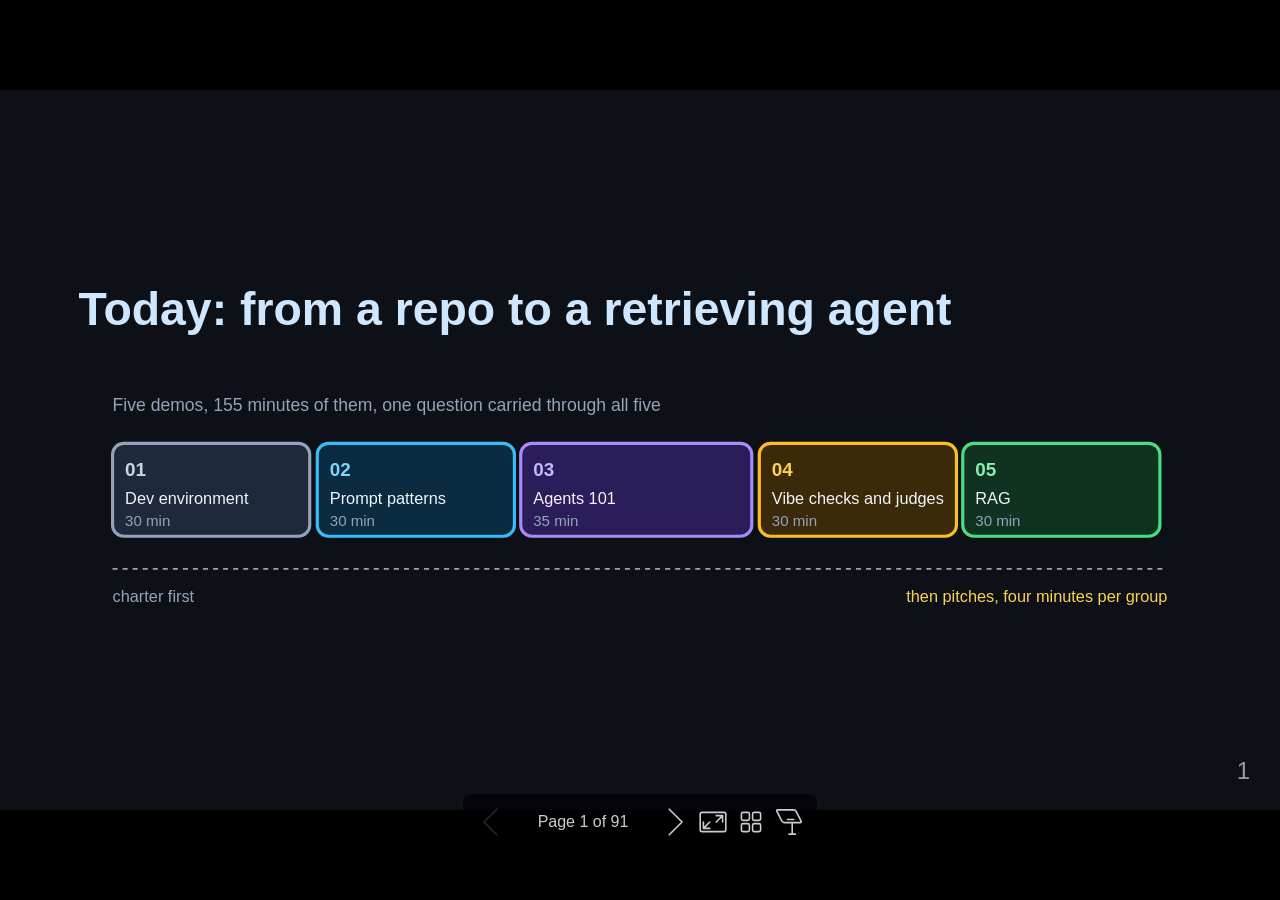
==== commit 8ddb0e20: "slides: give day 1's framing eight distinct treatments The first thirteen slides were title-and-thre" ====
--- a/docs/slides/chicago-sept-24/day1/day1.html
+++ b/docs/slides/chicago-sept-24/day1/day1.html
@@ -10,19 +10,31 @@
  */div#\:\$p > svg > foreignObject > section [data-theme=light],div#\:\$p > svg > foreignObject > section{color-scheme:light}div#\:\$p > svg > foreignObject > section [data-theme=dark],div#\:\$p > svg > foreignObject > section:where(.invert){color-scheme:dark}div#\:\$p > svg > foreignObject > section{-ms-text-size-adjust:100%;-webkit-text-size-adjust:100%;margin:0;font-weight:var(--base-text-weight-normal, 400);color:var(--fgColor-default);background-color:var(--bgColor-default);font-family:var(--fontStack-sansSerif, -apple-system, BlinkMacSystemFont, "Segoe UI", "Noto Sans", Helvetica, Arial, sans-serif, "Apple Color Emoji", "Segoe UI Emoji");font-size:16px;line-height:1.5;word-wrap:break-word}div#\:\$p > svg > foreignObject > section{--marpit-root-font-size:16px}div#\:\$p > svg > foreignObject > section a{text-decoration:underline;text-underline-offset:calc(var(--marpit-root-font-size, 1rem) * .2)}div#\:\$p > svg > foreignObject > section :is(h1, marp-h1):hover .anchor .octicon-link:before,div#\:\$p > svg > foreignObject > section :is(h2, marp-h2):hover .anchor .octicon-link:before,div#\:\$p > svg > foreignObject > section :is(h3, marp-h3):hover .anchor .octicon-link:before,div#\:\$p > svg > foreignObject > section :is(h4, marp-h4):hover .anchor .octicon-link:before,div#\:\$p > svg > foreignObject > section :is(h5, marp-h5):hover .anchor .octicon-link:before,div#\:\$p > svg > foreignObject > section :is(h6, marp-h6):hover .anchor .octicon-link:before{width:16px;height:16px;content:" ";display:inline-block;background-color:currentColor;-webkit-mask-image:url('data:image/svg+xml;charset=utf-8,<svg xmlns="http://www.w3.org/2000/svg" aria-hidden="true" viewBox="0 0 16 16"><path fill-rule="evenodd" d="M7.775 3.275a.75.75 0 0 0 1.06 1.06l1.25-1.25a2 2 0 1 1 2.83 2.83l-2.5 2.5a2 2 0 0 1-2.83 0 .75.75 0 0 0-1.06 1.06 3.5 3.5 0 0 0 4.95 0l2.5-2.5a3.5 3.5 0 0 0-4.95-4.95zm-4.69 9.64a2 2 0 0 1 0-2.83l2.5-2.5a2 2 0 0 1 2.83 0 .75.75 0 0 0 1.06-1.06 3.5 3.5 0 0 0-4.95 0l-2.5 2.5a3.5 3.5 0 0 0 4.95 4.95l1.25-1.25a.75.75 0 0 0-1.06-1.06l-1.25 1.25a2 2 0 0 1-2.83 0"/></svg>');mask-image:url('data:image/svg+xml;charset=utf-8,<svg xmlns="http://www.w3.org/2000/svg" aria-hidden="true" viewBox="0 0 16 16"><path fill-rule="evenodd" d="M7.775 3.275a.75.75 0 0 0 1.06 1.06l1.25-1.25a2 2 0 1 1 2.83 2.83l-2.5 2.5a2 2 0 0 1-2.83 0 .75.75 0 0 0-1.06 1.06 3.5 3.5 0 0 0 4.95 0l2.5-2.5a3.5 3.5 0 0 0-4.95-4.95zm-4.69 9.64a2 2 0 0 1 0-2.83l2.5-2.5a2 2 0 0 1 2.83 0 .75.75 0 0 0 1.06-1.06 3.5 3.5 0 0 0-4.95 0l-2.5 2.5a3.5 3.5 0 0 0 4.95 4.95l1.25-1.25a.75.75 0 0 0-1.06-1.06l-1.25 1.25a2 2 0 0 1-2.83 0"/></svg>')}div#\:\$p > svg > foreignObject > section details,div#\:\$p > svg > foreignObject > section figcaption,div#\:\$p > svg > foreignObject > section figure{display:block}div#\:\$p > svg > foreignObject > section summary{display:list-item}div#\:\$p > svg > foreignObject > section [hidden]{display:none!important}div#\:\$p > svg > foreignObject > section a{background-color:transparent;color:var(--fgColor-accent);text-decoration:none}div#\:\$p > svg > foreignObject > section abbr[title]{border-bottom:none;-webkit-text-decoration:underline dotted;text-decoration:underline dotted}div#\:\$p > svg > foreignObject > section b,div#\:\$p > svg > foreignObject > section strong{font-weight:var(--base-text-weight-semibold, 600)}div#\:\$p > svg > foreignObject > section dfn{font-style:italic}div#\:\$p > svg > foreignObject > section :is(h1, marp-h1){margin:.67em 0;font-weight:var(--base-text-weight-semibold, 600);padding-bottom:.3em;font-size:2em;border-bottom:1px solid var(--borderColor-muted)}div#\:\$p > svg > foreignObject > section mark{background-color:var(--bgColor-attention-muted);color:var(--fgColor-default)}div#\:\$p > svg > foreignObject > section small{font-size:90%}div#\:\$p > svg > foreignObject > section sub,div#\:\$p > svg > foreignObject > section sup{font-size:75%;line-height:0;position:relative;vertical-align:baseline}div#\:\$p > svg > foreignObject > section sub{bottom:-.25em}div#\:\$p > svg > foreignObject > section sup{top:-.5em}div#\:\$p > svg > foreignObject > section img{border-style:none;max-width:100%;box-sizing:content-box}div#\:\$p > svg > foreignObject > section code,div#\:\$p > svg > foreignObject > section kbd,div#\:\$p > svg > foreignObject > section :is(pre, marp-pre),div#\:\$p > svg > foreignObject > section samp{font-family:monospace;font-size:1em}div#\:\$p > svg > foreignObject > section figure{margin:1em var(--base-size-40)}div#\:\$p > svg > foreignObject > section hr{box-sizing:content-box;overflow:hidden;background:transparent;height:.25em;padding:0;margin:var(--base-size-24) 0;background-color:var(--borderColor-default);border:0}div#\:\$p > svg > foreignObject > section input{font:inherit;margin:0;overflow:visible;font-family:inherit;font-size:inherit;line-height:inherit}div#\:\$p > svg > foreignObject > section [type=button],div#\:\$p > svg > foreignObject > section [type=reset],div#\:\$p > svg > foreignObject > section [type=submit]{-webkit-appearance:button;-moz-appearance:button;appearance:button}div#\:\$p > svg > foreignObject > section [type=checkbox],div#\:\$p > svg > foreignObject > section [type=radio]{box-sizing:border-box;padding:0}div#\:\$p > svg > foreignObject > section [type=number]::-webkit-inner-spin-button,div#\:\$p > svg > foreignObject > section [type=number]::-webkit-outer-spin-button{height:auto}div#\:\$p > svg > foreignObject > section [type=search]::-webkit-search-cancel-button,div#\:\$p > svg > foreignObject > section [type=search]::-webkit-search-decoration{-webkit-appearance:none;appearance:none}div#\:\$p > svg > foreignObject > section ::-webkit-input-placeholder{color:inherit;opacity:.54}div#\:\$p > svg > foreignObject > section ::-webkit-file-upload-button{-webkit-appearance:button;appearance:button;font:inherit}div#\:\$p > svg > foreignObject > section a:hover{text-decoration:underline}div#\:\$p > svg > foreignObject > section ::-moz-placeholder{color:var(--fgColor-muted);opacity:1}div#\:\$p > svg > foreignObject > section ::placeholder{color:var(--fgColor-muted);opacity:1}div#\:\$p > svg > foreignObject > section hr:after,div#\:\$p > svg > foreignObject > section hr:before{display:table;content:""}div#\:\$p > svg > foreignObject > section hr:after{clear:both}div#\:\$p > svg > foreignObject > section table{border-spacing:0;border-collapse:collapse;display:block;width:-moz-max-content;width:max-content;max-width:100%;overflow:auto;font-variant:tabular-nums}div#\:\$p > svg > foreignObject > section td,div#\:\$p > svg > foreignObject > section th{padding:0}div#\:\$p > svg > foreignObject > section details summary{cursor:pointer}div#\:\$p > svg > foreignObject > section [role=button]:focus,div#\:\$p > svg > foreignObject > section a:focus,div#\:\$p > svg > foreignObject > section input[type=checkbox]:focus,div#\:\$p > svg > foreignObject > section input[type=radio]:focus{outline:2px solid var(--focus-outlineColor);outline-offset:-2px;box-shadow:none}div#\:\$p > svg > foreignObject > section [role=button]:focus:not(:focus-visible),div#\:\$p > svg > foreignObject > section a:focus:not(:focus-visible),div#\:\$p > svg > foreignObject > section input[type=checkbox]:focus:not(:focus-visible),div#\:\$p > svg > foreignObject > section input[type=radio]:focus:not(:focus-visible){outline:1px solid transparent}div#\:\$p > svg > foreignObject > section [role=button]:focus-visible,div#\:\$p > svg > foreignObject > section a:focus-visible,div#\:\$p > svg > foreignObject > section input[type=checkbox]:focus-visible,div#\:\$p > svg > foreignObject > section input[type=radio]:focus-visible{outline:2px solid var(--focus-outlineColor);outline-offset:-2px;box-shadow:none}div#\:\$p > svg > foreignObject > section a:not([class]):focus,div#\:\$p > svg > foreignObject > section a:not([class]):focus-visible,div#\:\$p > svg > foreignObject > section input[type=checkbox]:focus,div#\:\$p > svg > foreignObject > section input[type=checkbox]:focus-visible,div#\:\$p > svg > foreignObject > section input[type=radio]:focus,div#\:\$p > svg > foreignObject > section input[type=radio]:focus-visible{outline-offset:0}div#\:\$p > svg > foreignObject > section kbd{display:inline-block;padding:var(--base-size-4);font:11px var(--fontStack-monospace, ui-monospace, SFMono-Regular, SF Mono, Menlo, Consolas, Liberation Mono, monospace);line-height:10px;color:var(--fgColor-default);vertical-align:middle;background-color:var(--bgColor-muted);border-bottom-color:var(--borderColor-neutral-muted);border:1px solid var(--borderColor-neutral-muted);border-radius:6px;box-shadow:inset 0 -1px 0 var(--borderColor-neutral-muted)}div#\:\$p > svg > foreignObject > section :is(h1, marp-h1),div#\:\$p > svg > foreignObject > section :is(h2, marp-h2),div#\:\$p > svg > foreignObject > section :is(h3, marp-h3),div#\:\$p > svg > foreignObject > section :is(h4, marp-h4),div#\:\$p > svg > foreignObject > section :is(h5, marp-h5),div#\:\$p > svg > foreignObject > section :is(h6, marp-h6){margin-top:var(--base-size-24);margin-bottom:var(--base-size-16);font-weight:var(--base-text-weight-semibold, 600);line-height:1.25}div#\:\$p > svg > foreignObject > section :is(h2, marp-h2){padding-bottom:.3em;font-size:1.5em;border-bottom:1px solid var(--borderColor-muted)}div#\:\$p > svg > foreignObject > section :is(h2, marp-h2),div#\:\$p > svg > foreignObject > section :is(h3, marp-h3){font-weight:var(--base-text-weight-semibold, 600)}div#\:\$p > svg > foreignObject > section :is(h3, marp-h3){font-size:1.25em}div#\:\$p > svg > foreignObject > section :is(h4, marp-h4){font-size:1em}div#\:\$p > svg > foreignObject > section :is(h4, marp-h4),div#\:\$p > svg > foreignObject > section :is(h5, marp-h5){font-weight:var(--base-text-weight-semibold, 600)}div#\:\$p > svg > foreignObject > section :is(h5, marp-h5){font-size:.875em}div#\:\$p > svg > foreignObject > section :is(h6, marp-h6){font-weight:var(--base-text-weight-semibold, 600);font-size:.85em;color:var(--fgColor-muted)}div#\:\$p > svg > foreignObject > section p{margin-top:0;margin-bottom:10px}div#\:\$p > svg > foreignObject > section blockquote{margin:0;padding:0 1em;color:var(--fgColor-muted);border-left:.25em solid var(--borderColor-default)}div#\:\$p > svg > foreignObject > section ol,div#\:\$p > svg > foreignObject > section ul{margin-top:0;margin-bottom:0;padding-left:2em}div#\:\$p > svg > foreignObject > section ol ol,div#\:\$p > svg > foreignObject > section ul ol{list-style-type:lower-roman}div#\:\$p > svg > foreignObject > section ol ol ol,div#\:\$p > svg > foreignObject > section ol ul ol,div#\:\$p > svg > foreignObject > section ul ol ol,div#\:\$p > svg > foreignObject > section ul ul ol{list-style-type:lower-alpha}div#\:\$p > svg > foreignObject > section dd{margin-left:0}div#\:\$p > svg > foreignObject > section code,div#\:\$p > svg > foreignObject > section :is(pre, marp-pre),div#\:\$p > svg > foreignObject > section samp,div#\:\$p > svg > foreignObject > section tt{font-family:var(--fontStack-monospace, ui-monospace, SFMono-Regular, SF Mono, Menlo, Consolas, Liberation Mono, monospace);font-size:12px}div#\:\$p > svg > foreignObject > section :is(pre, marp-pre){margin-top:0;margin-bottom:0;word-wrap:normal}div#\:\$p > svg > foreignObject > section .octicon{display:inline-block;overflow:visible!important;vertical-align:text-bottom;fill:currentColor}div#\:\$p > svg > foreignObject > section input::-webkit-inner-spin-button,div#\:\$p > svg > foreignObject > section input::-webkit-outer-spin-button{margin:0;-webkit-appearance:none;appearance:none}div#\:\$p > svg > foreignObject > section .mr-2{margin-right:var(--base-size-8, 8px)!important}div#\:\$p > svg > foreignObject > section:after,div#\:\$p > svg > foreignObject > section:before{display:table}div#\:\$p > svg > foreignObject > section:after{clear:both}div#\:\$p > svg > foreignObject > section>:first-child{margin-top:0!important}div#\:\$p > svg > foreignObject > section>:last-child{margin-bottom:0!important}div#\:\$p > svg > foreignObject > section a:not([href]){color:inherit;text-decoration:none}div#\:\$p > svg > foreignObject > section .absent{color:var(--fgColor-danger)}div#\:\$p > svg > foreignObject > section .anchor{float:left;padding-right:var(--base-size-4);margin-left:-20px;line-height:1}div#\:\$p > svg > foreignObject > section .anchor:focus{outline:none}div#\:\$p > svg > foreignObject > section blockquote,div#\:\$p > svg > foreignObject > section details,div#\:\$p > svg > foreignObject > section dl,div#\:\$p > svg > foreignObject > section ol,div#\:\$p > svg > foreignObject > section p,div#\:\$p > svg > foreignObject > section :is(pre, marp-pre),div#\:\$p > svg > foreignObject > section table,div#\:\$p > svg > foreignObject > section ul{margin-top:0;margin-bottom:var(--base-size-16)}div#\:\$p > svg > foreignObject > section blockquote>:first-child{margin-top:0}div#\:\$p > svg > foreignObject > section blockquote>:last-child{margin-bottom:0}div#\:\$p > svg > foreignObject > section :is(h1, marp-h1) .octicon-link,div#\:\$p > svg > foreignObject > section :is(h2, marp-h2) .octicon-link,div#\:\$p > svg > foreignObject > section :is(h3, marp-h3) .octicon-link,div#\:\$p > svg > foreignObject > section :is(h4, marp-h4) .octicon-link,div#\:\$p > svg > foreignObject > section :is(h5, marp-h5) .octicon-link,div#\:\$p > svg > foreignObject > section :is(h6, marp-h6) .octicon-link{color:var(--fgColor-default);vertical-align:middle;visibility:hidden}div#\:\$p > svg > foreignObject > section :is(h1, marp-h1):hover .anchor,div#\:\$p > svg > foreignObject > section :is(h2, marp-h2):hover .anchor,div#\:\$p > svg > foreignObject > section :is(h3, marp-h3):hover .anchor,div#\:\$p > svg > foreignObject > section :is(h4, marp-h4):hover .anchor,div#\:\$p > svg > foreignObject > section :is(h5, marp-h5):hover .anchor,div#\:\$p > svg > foreignObject > section :is(h6, marp-h6):hover .anchor{text-decoration:none}div#\:\$p > svg > foreignObject > section :is(h1, marp-h1):hover .anchor .octicon-link,div#\:\$p > svg > foreignObject > section :is(h2, marp-h2):hover .anchor .octicon-link,div#\:\$p > svg > foreignObject > section :is(h3, marp-h3):hover .anchor .octicon-link,div#\:\$p > svg > foreignObject > section :is(h4, marp-h4):hover .anchor .octicon-link,div#\:\$p > svg > foreignObject > section :is(h5, marp-h5):hover .anchor .octicon-link,div#\:\$p > svg > foreignObject > section :is(h6, marp-h6):hover .anchor .octicon-link{visibility:visible}div#\:\$p > svg > foreignObject > section :is(h1, marp-h1) code,div#\:\$p > svg > foreignObject > section :is(h1, marp-h1) tt,div#\:\$p > svg > foreignObject > section :is(h2, marp-h2) code,div#\:\$p > svg > foreignObject > section :is(h2, marp-h2) tt,div#\:\$p > svg > foreignObject > section :is(h3, marp-h3) code,div#\:\$p > svg > foreignObject > section :is(h3, marp-h3) tt,div#\:\$p > svg > foreignObject > section :is(h4, marp-h4) code,div#\:\$p > svg > foreignObject > section :is(h4, marp-h4) tt,div#\:\$p > svg > foreignObject > section :is(h5, marp-h5) code,div#\:\$p > svg > foreignObject > section :is(h5, marp-h5) tt,div#\:\$p > svg > foreignObject > section :is(h6, marp-h6) code,div#\:\$p > svg > foreignObject > section :is(h6, marp-h6) tt{padding:0 .2em;font-size:inherit}div#\:\$p > svg > foreignObject > section summary :is(h1, marp-h1),div#\:\$p > svg > foreignObject > section summary :is(h2, marp-h2),div#\:\$p > svg > foreignObject > section summary :is(h3, marp-h3),div#\:\$p > svg > foreignObject > section summary :is(h4, marp-h4),div#\:\$p > svg > foreignObject > section summary :is(h5, marp-h5),div#\:\$p > svg > foreignObject > section summary :is(h6, marp-h6){display:inline-block}div#\:\$p > svg > foreignObject > section summary :is(h1, marp-h1) .anchor,div#\:\$p > svg > foreignObject > section summary :is(h2, marp-h2) .anchor,div#\:\$p > svg > foreignObject > section summary :is(h3, marp-h3) .anchor,div#\:\$p > svg > foreignObject > section summary :is(h4, marp-h4) .anchor,div#\:\$p > svg > foreignObject > section summary :is(h5, marp-h5) .anchor,div#\:\$p > svg > foreignObject > section summary :is(h6, marp-h6) .anchor{margin-left:-40px}div#\:\$p > svg > foreignObject > section summary :is(h1, marp-h1),div#\:\$p > svg > foreignObject > section summary :is(h2, marp-h2){padding-bottom:0;border-bottom:0}div#\:\$p > svg > foreignObject > section ol.no-list,div#\:\$p > svg > foreignObject > section ul.no-list{padding:0;list-style-type:none}div#\:\$p > svg > foreignObject > section ol[type="a s"]{list-style-type:lower-alpha}div#\:\$p > svg > foreignObject > section ol[type="A s"]{list-style-type:upper-alpha}div#\:\$p > svg > foreignObject > section ol[type="i s"]{list-style-type:lower-roman}div#\:\$p > svg > foreignObject > section ol[type="I s"]{list-style-type:upper-roman}div#\:\$p > svg > foreignObject > section div>ol:not([type]),div#\:\$p > svg > foreignObject > section ol[type="1"]{list-style-type:decimal}div#\:\$p > svg > foreignObject > section ol ol,div#\:\$p > svg > foreignObject > section ol ul,div#\:\$p > svg > foreignObject > section ul ol,div#\:\$p > svg > foreignObject > section ul ul{margin-top:0;margin-bottom:0}div#\:\$p > svg > foreignObject > section li>p{margin-top:var(--base-size-16)}div#\:\$p > svg > foreignObject > section li+li{margin-top:.25em}div#\:\$p > svg > foreignObject > section dl{padding:0}div#\:\$p > svg > foreignObject > section dl dt{padding:0;margin-top:var(--base-size-16);font-size:1em;font-style:italic;font-weight:var(--base-text-weight-semibold, 600)}div#\:\$p > svg > foreignObject > section dl dd{padding:0 var(--base-size-16);margin-bottom:var(--base-size-16)}div#\:\$p > svg > foreignObject > section table th{font-weight:var(--base-text-weight-semibold, 600)}div#\:\$p > svg > foreignObject > section table td,div#\:\$p > svg > foreignObject > section table th{padding:6px 13px;border:1px solid var(--borderColor-default)}div#\:\$p > svg > foreignObject > section table td>:last-child{margin-bottom:0}div#\:\$p > svg > foreignObject > section table tr{background-color:var(--bgColor-default);border-top:1px solid var(--borderColor-muted)}div#\:\$p > svg > foreignObject > section table tr:nth-child(2n){background-color:var(--bgColor-muted)}div#\:\$p > svg > foreignObject > section table img{background-color:transparent}div#\:\$p > svg > foreignObject > section img[align=right]{padding-left:20px}div#\:\$p > svg > foreignObject > section img[align=left]{padding-right:20px}div#\:\$p > svg > foreignObject > section .emoji{max-width:none;vertical-align:text-top;background-color:transparent}div#\:\$p > svg > foreignObject > section :is(span, marp-span).frame,div#\:\$p > svg > foreignObject > section :is(span, marp-span).frame>:is(span, marp-span){display:block;overflow:hidden}div#\:\$p > svg > foreignObject > section :is(span, marp-span).frame>:is(span, marp-span){float:left;width:auto;padding:7px;margin:13px 0 0;border:1px solid var(--borderColor-default)}div#\:\$p > svg > foreignObject > section :is(span, marp-span).frame :is(span, marp-span) img{display:block;float:left}div#\:\$p > svg > foreignObject > section :is(span, marp-span).frame :is(span, marp-span) :is(span, marp-span){display:block;padding:5px 0 0;clear:both;color:var(--fgColor-default)}div#\:\$p > svg > foreignObject > section :is(span, marp-span).align-center{display:block;overflow:hidden;clear:both}div#\:\$p > svg > foreignObject > section :is(span, marp-span).align-center>:is(span, marp-span){display:block;margin:13px auto 0;overflow:hidden;text-align:center}div#\:\$p > svg > foreignObject > section :is(span, marp-span).align-center :is(span, marp-span) img{margin:0 auto;text-align:center}div#\:\$p > svg > foreignObject > section :is(span, marp-span).align-right{display:block;overflow:hidden;clear:both}div#\:\$p > svg > foreignObject > section :is(span, marp-span).align-right>:is(span, marp-span){display:block;margin:13px 0 0;overflow:hidden;text-align:right}div#\:\$p > svg > foreignObject > section :is(span, marp-span).align-right :is(span, marp-span) img{margin:0;text-align:right}div#\:\$p > svg > foreignObject > section :is(span, marp-span).float-left{display:block;float:left;margin-right:13px;overflow:hidden}div#\:\$p > svg > foreignObject > section :is(span, marp-span).float-left :is(span, marp-span){margin:13px 0 0}div#\:\$p > svg > foreignObject > section :is(span, marp-span).float-right{display:block;float:right;margin-left:13px;overflow:hidden}div#\:\$p > svg > foreignObject > section :is(span, marp-span).float-right>:is(span, marp-span){display:block;margin:13px auto 0;overflow:hidden;text-align:right}div#\:\$p > svg > foreignObject > section code,div#\:\$p > svg > foreignObject > section tt{padding:.2em .4em;margin:0;font-size:85%;white-space:break-spaces;background-color:var(--bgColor-neutral-muted);border-radius:6px}div#\:\$p > svg > foreignObject > section code br,div#\:\$p > svg > foreignObject > section tt br{display:none}div#\:\$p > svg > foreignObject > section del code{text-decoration:inherit}div#\:\$p > svg > foreignObject > section samp{font-size:85%}div#\:\$p > svg > foreignObject > section :is(pre, marp-pre) code{font-size:100%}div#\:\$p > svg > foreignObject > section :is(pre, marp-pre)>code{padding:0;margin:0;word-break:normal;white-space:pre;background:transparent;border:0}div#\:\$p > svg > foreignObject > section .highlight{margin-bottom:var(--base-size-16)}div#\:\$p > svg > foreignObject > section .highlight :is(pre, marp-pre){margin-bottom:0;word-break:normal}div#\:\$p > svg > foreignObject > section :is(pre, marp-pre){padding:var(--base-size-16);overflow:auto;font-size:85%;line-height:1.45;color:var(--fgColor-default);background-color:var(--bgColor-muted);border-radius:6px}div#\:\$p > svg > foreignObject > section :is(pre, marp-pre) code,div#\:\$p > svg > foreignObject > section :is(pre, marp-pre) tt{display:inline;padding:0;margin:0;overflow:visible;line-height:inherit;word-wrap:normal;background-color:transparent;border:0}div#\:\$p > svg > foreignObject > section .csv-data td,div#\:\$p > svg > foreignObject > section .csv-data th{padding:5px;overflow:hidden;font-size:12px;line-height:1;text-align:left;white-space:nowrap}div#\:\$p > svg > foreignObject > section .csv-data .blob-num{padding:10px var(--base-size-8) 9px;text-align:right;background:var(--bgColor-default);border:0}div#\:\$p > svg > foreignObject > section .csv-data tr{border-top:0}div#\:\$p > svg > foreignObject > section .csv-data th{font-weight:var(--base-text-weight-semibold, 600);background:var(--bgColor-muted);border-top:0}div#\:\$p > svg > foreignObject > section [data-footnote-ref]:before{content:"["}div#\:\$p > svg > foreignObject > section [data-footnote-ref]:after{content:"]"}div#\:\$p > svg > foreignObject > section .footnotes{font-size:12px;color:var(--fgColor-muted);border-top:1px solid var(--borderColor-default)}div#\:\$p > svg > foreignObject > section div#\:\$p > svg > foreignObject > section section.footnotes{--marpit-root-font-size:12px}div#\:\$p > svg > foreignObject > section .footnotes ol,div#\:\$p > svg > foreignObject > section .footnotes ol ul{padding-left:var(--base-size-16)}div#\:\$p > svg > foreignObject > section .footnotes ol ul{display:inline-block;margin-top:var(--base-size-16)}div#\:\$p > svg > foreignObject > section .footnotes li{position:relative}div#\:\$p > svg > foreignObject > section .footnotes li:target:before{position:absolute;top:calc(var(--base-size-8)*-1);right:calc(var(--base-size-8)*-1);bottom:calc(var(--base-size-8)*-1);left:calc(var(--base-size-24)*-1);pointer-events:none;content:"";border:2px solid var(--borderColor-accent-emphasis);border-radius:6px}div#\:\$p > svg > foreignObject > section .footnotes li:target{color:var(--fgColor-default)}div#\:\$p > svg > foreignObject > section .footnotes .data-footnote-backref g-emoji{font-family:monospace}div#\:\$p > svg > foreignObject > section .pl-c{color:var(--color-prettylights-syntax-comment)}div#\:\$p > svg > foreignObject > section .pl-c1,div#\:\$p > svg > foreignObject > section .pl-s .pl-v{color:var(--color-prettylights-syntax-constant)}div#\:\$p > svg > foreignObject > section .pl-e,div#\:\$p > svg > foreignObject > section .pl-en{color:var(--color-prettylights-syntax-entity)}div#\:\$p > svg > foreignObject > section .pl-s .pl-s1,div#\:\$p > svg > foreignObject > section .pl-smi{color:var(--color-prettylights-syntax-storage-modifier-import)}div#\:\$p > svg > foreignObject > section .pl-ent{color:var(--color-prettylights-syntax-entity-tag)}div#\:\$p > svg > foreignObject > section .pl-k{color:var(--color-prettylights-syntax-keyword)}div#\:\$p > svg > foreignObject > section .pl-pds,div#\:\$p > svg > foreignObject > section .pl-s,div#\:\$p > svg > foreignObject > section .pl-s .pl-pse .pl-s1,div#\:\$p > svg > foreignObject > section .pl-sr,div#\:\$p > svg > foreignObject > section .pl-sr .pl-cce,div#\:\$p > svg > foreignObject > section .pl-sr .pl-sra,div#\:\$p > svg > foreignObject > section .pl-sr .pl-sre{color:var(--color-prettylights-syntax-string)}div#\:\$p > svg > foreignObject > section .pl-smw,div#\:\$p > svg > foreignObject > section .pl-v{color:var(--color-prettylights-syntax-variable)}div#\:\$p > svg > foreignObject > section .pl-bu{color:var(--color-prettylights-syntax-brackethighlighter-unmatched)}div#\:\$p > svg > foreignObject > section .pl-ii{color:var(--color-prettylights-syntax-invalid-illegal-text);background-color:var(--color-prettylights-syntax-invalid-illegal-bg)}div#\:\$p > svg > foreignObject > section .pl-c2{color:var(--color-prettylights-syntax-carriage-return-text);background-color:var(--color-prettylights-syntax-carriage-return-bg)}div#\:\$p > svg > foreignObject > section .pl-sr .pl-cce{font-weight:700;color:var(--color-prettylights-syntax-string-regexp)}div#\:\$p > svg > foreignObject > section .pl-ml{color:var(--color-prettylights-syntax-markup-list)}div#\:\$p > svg > foreignObject > section .pl-mh,div#\:\$p > svg > foreignObject > section .pl-mh .pl-en,div#\:\$p > svg > foreignObject > section .pl-ms{font-weight:700;color:var(--color-prettylights-syntax-markup-heading)}div#\:\$p > svg > foreignObject > section .pl-mi{font-style:italic;color:var(--color-prettylights-syntax-markup-italic)}div#\:\$p > svg > foreignObject > section .pl-mb{font-weight:700;color:var(--color-prettylights-syntax-markup-bold)}div#\:\$p > svg > foreignObject > section .pl-md{color:var(--color-prettylights-syntax-markup-deleted-text);background-color:var(--color-prettylights-syntax-markup-deleted-bg)}div#\:\$p > svg > foreignObject > section .pl-mi1{color:var(--color-prettylights-syntax-markup-inserted-text);background-color:var(--color-prettylights-syntax-markup-inserted-bg)}div#\:\$p > svg > foreignObject > section .pl-mc{color:var(--color-prettylights-syntax-markup-changed-text);background-color:var(--color-prettylights-syntax-markup-changed-bg)}div#\:\$p > svg > foreignObject > section .pl-mi2{color:var(--color-prettylights-syntax-markup-ignored-text);background-color:var(--color-prettylights-syntax-markup-ignored-bg)}div#\:\$p > svg > foreignObject > section .pl-mdr{font-weight:700;color:var(--color-prettylights-syntax-meta-diff-range)}div#\:\$p > svg > foreignObject > section .pl-ba{color:var(--color-prettylights-syntax-brackethighlighter-angle)}div#\:\$p > svg > foreignObject > section .pl-sg{color:var(--color-prettylights-syntax-sublimelinter-gutter-mark)}div#\:\$p > svg > foreignObject > section .pl-corl{text-decoration:underline;color:var(--color-prettylights-syntax-constant-other-reference-link)}div#\:\$p > svg > foreignObject > section [role=button]:focus:not(:focus-visible),div#\:\$p > svg > foreignObject > section [role=tabpanel][tabindex="0"]:focus:not(:focus-visible),div#\:\$p > svg > foreignObject > section a:focus:not(:focus-visible),div#\:\$p > svg > foreignObject > section button:focus:not(:focus-visible),div#\:\$p > svg > foreignObject > section summary:focus:not(:focus-visible){outline:none;box-shadow:none}div#\:\$p > svg > foreignObject > section [tabindex="0"]:focus:not(:focus-visible),div#\:\$p > svg > foreignObject > section details-dialog:focus:not(:focus-visible){outline:none}div#\:\$p > svg > foreignObject > section g-emoji{display:inline-block;min-width:1ch;font-family:Apple Color Emoji,Segoe UI Emoji,Segoe UI Symbol;font-size:1em;font-style:normal!important;font-weight:var(--base-text-weight-normal, 400);line-height:1;vertical-align:-.075em}div#\:\$p > svg > foreignObject > section g-emoji img{width:1em;height:1em}div#\:\$p > svg > foreignObject > section a:has(>p,>div,>:is(pre, marp-pre),>blockquote){display:block}div#\:\$p > svg > foreignObject > section a:has(>p,>div,>:is(pre, marp-pre),>blockquote):not(:has(.snippet-clipboard-content,>:is(pre, marp-pre))){width:-moz-fit-content;width:fit-content}div#\:\$p > svg > foreignObject > section a:has(>p,>div,>:is(pre, marp-pre),>blockquote):has(.snippet-clipboard-content,>:is(pre, marp-pre)):focus-visible{outline:2px solid var(--focus-outlineColor);outline-offset:2px}div#\:\$p > svg > foreignObject > section .task-list-item{list-style-type:none}div#\:\$p > svg > foreignObject > section .task-list-item label{font-weight:var(--base-text-weight-normal, 400)}div#\:\$p > svg > foreignObject > section .task-list-item.enabled label{cursor:pointer}div#\:\$p > svg > foreignObject > section .task-list-item+.task-list-item{margin-top:var(--base-size-4)}div#\:\$p > svg > foreignObject > section .task-list-item .handle{display:none}div#\:\$p > svg > foreignObject > section .task-list-item-checkbox{margin:0 .2em .25em -1.4em;vertical-align:middle}div#\:\$p > svg > foreignObject > section ul:dir(rtl) .task-list-item-checkbox{margin:0 -1.6em .25em .2em}div#\:\$p > svg > foreignObject > section ol:dir(rtl) .task-list-item-checkbox{margin:0 -1.6em .25em .2em}div#\:\$p > svg > foreignObject > section .contains-task-list:focus-within .task-list-item-convert-container,div#\:\$p > svg > foreignObject > section .contains-task-list:hover .task-list-item-convert-container{display:block;width:auto;height:24px;overflow:visible;clip-path:none}div#\:\$p > svg > foreignObject > section ::-webkit-calendar-picker-indicator{filter:invert(50%)}div#\:\$p > svg > foreignObject > section .markdown-alert{padding:var(--base-size-8) var(--base-size-16);margin-bottom:var(--base-size-16);color:inherit;border-left:.25em solid var(--borderColor-default)}div#\:\$p > svg > foreignObject > section .markdown-alert>:first-child{margin-top:0}div#\:\$p > svg > foreignObject > section .markdown-alert>:last-child{margin-bottom:0}div#\:\$p > svg > foreignObject > section .markdown-alert .markdown-alert-title{display:flex;font-weight:var(--base-text-weight-medium, 500);align-items:center;line-height:1}div#\:\$p > svg > foreignObject > section .markdown-alert.markdown-alert-note{border-left-color:var(--borderColor-accent-emphasis)}div#\:\$p > svg > foreignObject > section .markdown-alert.markdown-alert-note .markdown-alert-title{color:var(--fgColor-accent)}div#\:\$p > svg > foreignObject > section .markdown-alert.markdown-alert-important{border-left-color:var(--borderColor-done-emphasis)}div#\:\$p > svg > foreignObject > section .markdown-alert.markdown-alert-important .markdown-alert-title{color:var(--fgColor-done)}div#\:\$p > svg > foreignObject > section .markdown-alert.markdown-alert-warning{border-left-color:var(--borderColor-attention-emphasis)}div#\:\$p > svg > foreignObject > section .markdown-alert.markdown-alert-warning .markdown-alert-title{color:var(--fgColor-attention)}div#\:\$p > svg > foreignObject > section .markdown-alert.markdown-alert-tip{border-left-color:var(--borderColor-success-emphasis)}div#\:\$p > svg > foreignObject > section .markdown-alert.markdown-alert-tip .markdown-alert-title{color:var(--fgColor-success)}div#\:\$p > svg > foreignObject > section .markdown-alert.markdown-alert-caution{border-left-color:var(--borderColor-danger-emphasis)}div#\:\$p > svg > foreignObject > section .markdown-alert.markdown-alert-caution .markdown-alert-title{color:var(--fgColor-danger)}div#\:\$p > svg > foreignObject > section>:first-child>.heading-element:first-child{margin-top:0!important}div#\:\$p > svg > foreignObject > section .highlight :is(pre, marp-pre):has(+.zeroclipboard-container){min-height:52px}div#\:\$p > svg > foreignObject > section :is(h1, marp-h1){color:var(--h1-color);font-size:1.6em}div#\:\$p > svg > foreignObject > section :is(h1, marp-h1),div#\:\$p > svg > foreignObject > section :is(h2, marp-h2){border-bottom:none}div#\:\$p > svg > foreignObject > section :is(h2, marp-h2){font-size:1.3em}div#\:\$p > svg > foreignObject > section :is(h3, marp-h3){font-size:1.1em}div#\:\$p > svg > foreignObject > section :is(h4, marp-h4){font-size:1.05em}div#\:\$p > svg > foreignObject > section :is(h5, marp-h5){font-size:1em}div#\:\$p > svg > foreignObject > section :is(h6, marp-h6){font-size:.9em}div#\:\$p > svg > foreignObject > section :is(h1, marp-h1) strong,div#\:\$p > svg > foreignObject > section :is(h2, marp-h2) strong,div#\:\$p > svg > foreignObject > section :is(h3, marp-h3) strong,div#\:\$p > svg > foreignObject > section :is(h4, marp-h4) strong,div#\:\$p > svg > foreignObject > section :is(h5, marp-h5) strong,div#\:\$p > svg > foreignObject > section :is(h6, marp-h6) strong{font-weight:inherit;color:var(--heading-strong-color)}div#\:\$p > svg > foreignObject > section :is(h1, marp-h1)::part(auto-scaling),div#\:\$p > svg > foreignObject > section :is(h2, marp-h2)::part(auto-scaling),div#\:\$p > svg > foreignObject > section :is(h3, marp-h3)::part(auto-scaling),div#\:\$p > svg > foreignObject > section :is(h4, marp-h4)::part(auto-scaling),div#\:\$p > svg > foreignObject > section :is(h5, marp-h5)::part(auto-scaling),div#\:\$p > svg > foreignObject > section :is(h6, marp-h6)::part(auto-scaling){max-height:563px}div#\:\$p > svg > foreignObject > section hr{height:0;padding-top:.25em}div#\:\$p > svg > foreignObject > section img{background-color:transparent}div#\:\$p > svg > foreignObject > section :is(pre, marp-pre){border:1px solid var(--borderColor-default);line-height:1.15;overflow:visible}div#\:\$p > svg > foreignObject > section :is(pre, marp-pre)::part(auto-scaling){max-height:529px}div#\:\$p > svg > foreignObject > section :is(pre, marp-pre) :where(.hljs){color:var(--color-prettylights-syntax-storage-modifier-import)}div#\:\$p > svg > foreignObject > section :is(pre, marp-pre) :where(.hljs-doctag),div#\:\$p > svg > foreignObject > section :is(pre, marp-pre) :where(.hljs-keyword),div#\:\$p > svg > foreignObject > section :is(pre, marp-pre) :where(.hljs-meta .hljs-keyword),div#\:\$p > svg > foreignObject > section :is(pre, marp-pre) :where(.hljs-template-tag),div#\:\$p > svg > foreignObject > section :is(pre, marp-pre) :where(.hljs-template-variable),div#\:\$p > svg > foreignObject > section :is(pre, marp-pre) :where(.hljs-type),div#\:\$p > svg > foreignObject > section :is(pre, marp-pre) :where(.hljs-variable.language_){color:var(--color-prettylights-syntax-keyword)}div#\:\$p > svg > foreignObject > section :is(pre, marp-pre) :where(.hljs-title),div#\:\$p > svg > foreignObject > section :is(pre, marp-pre) :where(.hljs-title.class_),div#\:\$p > svg > foreignObject > section :is(pre, marp-pre) :where(.hljs-title.class_.inherited__),div#\:\$p > svg > foreignObject > section :is(pre, marp-pre) :where(.hljs-title.function_){color:var(--color-prettylights-syntax-entity)}div#\:\$p > svg > foreignObject > section :is(pre, marp-pre) :where(.hljs-attr),div#\:\$p > svg > foreignObject > section :is(pre, marp-pre) :where(.hljs-attribute),div#\:\$p > svg > foreignObject > section :is(pre, marp-pre) :where(.hljs-literal),div#\:\$p > svg > foreignObject > section :is(pre, marp-pre) :where(.hljs-meta),div#\:\$p > svg > foreignObject > section :is(pre, marp-pre) :where(.hljs-number),div#\:\$p > svg > foreignObject > section :is(pre, marp-pre) :where(.hljs-operator),div#\:\$p > svg > foreignObject > section :is(pre, marp-pre) :where(.hljs-selector-attr),div#\:\$p > svg > foreignObject > section :is(pre, marp-pre) :where(.hljs-selector-class),div#\:\$p > svg > foreignObject > section :is(pre, marp-pre) :where(.hljs-selector-id),div#\:\$p > svg > foreignObject > section :is(pre, marp-pre) :where(.hljs-variable){color:var(--color-prettylights-syntax-constant)}div#\:\$p > svg > foreignObject > section :is(pre, marp-pre) :where(.hljs-meta .hljs-string),div#\:\$p > svg > foreignObject > section :is(pre, marp-pre) :where(.hljs-regexp),div#\:\$p > svg > foreignObject > section :is(pre, marp-pre) :where(.hljs-string){color:var(--color-prettylights-syntax-string)}div#\:\$p > svg > foreignObject > section :is(pre, marp-pre) :where(.hljs-built_in),div#\:\$p > svg > foreignObject > section :is(pre, marp-pre) :where(.hljs-symbol){color:var(--color-prettylights-syntax-variable)}div#\:\$p > svg > foreignObject > section :is(pre, marp-pre) :where(.hljs-code),div#\:\$p > svg > foreignObject > section :is(pre, marp-pre) :where(.hljs-comment),div#\:\$p > svg > foreignObject > section :is(pre, marp-pre) :where(.hljs-formula){color:var(--color-prettylights-syntax-comment)}div#\:\$p > svg > foreignObject > section :is(pre, marp-pre) :where(.hljs-name),div#\:\$p > svg > foreignObject > section :is(pre, marp-pre) :where(.hljs-quote),div#\:\$p > svg > foreignObject > section :is(pre, marp-pre) :where(.hljs-selector-pseudo),div#\:\$p > svg > foreignObject > section :is(pre, marp-pre) :where(.hljs-selector-tag){color:var(--color-prettylights-syntax-entity-tag)}div#\:\$p > svg > foreignObject > section :is(pre, marp-pre) :where(.hljs-subst){color:var(--color-prettylights-syntax-storage-modifier-import)}div#\:\$p > svg > foreignObject > section :is(pre, marp-pre) :where(.hljs-section){font-weight:700;color:var(--color-prettylights-syntax-markup-heading)}div#\:\$p > svg > foreignObject > section :is(pre, marp-pre) :where(.hljs-bullet){color:var(--color-prettylights-syntax-markup-list)}div#\:\$p > svg > foreignObject > section :is(pre, marp-pre) :where(.hljs-emphasis){font-style:italic;color:var(--color-prettylights-syntax-markup-italic)}div#\:\$p > svg > foreignObject > section :is(pre, marp-pre) :where(.hljs-strong){font-weight:700;color:var(--color-prettylights-syntax-markup-bold)}div#\:\$p > svg > foreignObject > section :is(pre, marp-pre) :where(.hljs-addition){color:var(--color-prettylights-syntax-markup-inserted-text);background-color:var(--color-prettylights-syntax-markup-inserted-bg)}div#\:\$p > svg > foreignObject > section :is(pre, marp-pre) :where(.hljs-deletion){color:var(--color-prettylights-syntax-markup-deleted-text);background-color:var(--color-prettylights-syntax-markup-deleted-bg)}div#\:\$p > svg > foreignObject > section footer,div#\:\$p > svg > foreignObject > section header{margin:0;position:absolute;left:30px;color:var(--header-footer-color);font-size:18px}div#\:\$p > svg > foreignObject > section header{top:21px}div#\:\$p > svg > foreignObject > section footer{bottom:21px}div#\:\$p > svg > foreignObject > section{--h1-color:light-dark(#246, #cee7ff);--header-footer-color:light-dark(hsla(0,0%,40%,.75), hsla(0,0%,60%,.75));--heading-strong-color:light-dark(#48c, #7bf);--paginate-color:light-dark(#777, #999);--base-size-4:4px;--base-size-8:8px;--base-size-16:16px;--base-size-24:24px;--base-size-40:40px;display:block;font-size:29px;height:720px;padding:78.5px;place-content:safe center center;width:1280px;flex-flow:column nowrap;align-items:stretch}div#\:\$p > svg > foreignObject > section{--marpit-root-font-size:29px}div#\:\$p > svg > foreignObject > section>:last-child,div#\:\$p > svg > foreignObject > section[data-footer]>:nth-last-child(2){margin-bottom:0}div#\:\$p > svg > foreignObject > section>:first-child,div#\:\$p > svg > foreignObject > section>header:first-child+*{margin-top:0}div#\:\$p > svg > foreignObject > section:after{position:absolute;padding:0;right:30px;bottom:21px;font-size:24px;color:var(--paginate-color)}div#\:\$p > svg > foreignObject > section:after{--marpit-root-font-size:24px}div#\:\$p > svg > foreignObject > section[data-color] :is(h1, marp-h1),div#\:\$p > svg > foreignObject > section[data-color] :is(h2, marp-h2),div#\:\$p > svg > foreignObject > section[data-color] :is(h3, marp-h3),div#\:\$p > svg > foreignObject > section[data-color] :is(h4, marp-h4),div#\:\$p > svg > foreignObject > section[data-color] :is(h5, marp-h5),div#\:\$p > svg > foreignObject > section[data-color] :is(h6, marp-h6){color:currentcolor}div#\:\$p > svg > foreignObject > section{width:1280px;height:720px}div#\:\$p > svg > foreignObject > section[data-marpit-advanced-background="background"]{columns:initial!important;display:block!important;padding:0!important}div#\:\$p > svg > foreignObject > section[data-marpit-advanced-background="background"]::before, div#\:\$p > svg > foreignObject > section[data-marpit-advanced-background="background"]::after, div#\:\$p > svg > foreignObject > section[data-marpit-advanced-background="content"]::before, div#\:\$p > svg > foreignObject > section[data-marpit-advanced-background="content"]::after{display:none!important}div#\:\$p > svg > foreignObject > section[data-marpit-advanced-background="background"] > div[data-marpit-advanced-background-container]{all:initial;display:flex;flex-direction:row;height:100%;overflow:hidden;width:100%}div#\:\$p > svg > foreignObject > section[data-marpit-advanced-background="background"] > div[data-marpit-advanced-background-container][data-marpit-advanced-background-direction="vertical"]{flex-direction:column}div#\:\$p > svg > foreignObject > section[data-marpit-advanced-background="background"][data-marpit-advanced-background-split] > div[data-marpit-advanced-background-container]{width:var(--marpit-advanced-background-split, 50%)}div#\:\$p > svg > foreignObject > section[data-marpit-advanced-background="background"][data-marpit-advanced-background-split="right"] > div[data-marpit-advanced-background-container]{margin-left:calc(100% - var(--marpit-advanced-background-split, 50%))}div#\:\$p > svg > foreignObject > section[data-marpit-advanced-background="background"] > div[data-marpit-advanced-background-container] > figure{all:initial;background-position:center;background-repeat:no-repeat;background-size:cover;flex:auto;margin:0}div#\:\$p > svg > foreignObject > section[data-marpit-advanced-background="background"] > div[data-marpit-advanced-background-container] > figure > figcaption{position:absolute;border:0;clip:rect(0, 0, 0, 0);height:1px;margin:-1px;overflow:hidden;padding:0;white-space:nowrap;width:1px}div#\:\$p > svg > foreignObject > section[data-marpit-advanced-background="content"], div#\:\$p > svg > foreignObject > section[data-marpit-advanced-background="pseudo"]{background:transparent!important}div#\:\$p > svg > foreignObject > section[data-marpit-advanced-background="pseudo"], div#\:\$p > svg[data-marpit-svg] > foreignObject[data-marpit-advanced-background="pseudo"]{pointer-events:none!important}div#\:\$p > svg > foreignObject > section[data-marpit-advanced-background-split]{width:100%;height:100%}
 </style></head><body><div class="bespoke-marp-osc"><button data-bespoke-marp-osc="prev" tabindex="-1" title="Previous slide">Previous slide</button><span data-bespoke-marp-osc="page"></span><button data-bespoke-marp-osc="next" tabindex="-1" title="Next slide">Next slide</button><button data-bespoke-marp-osc="fullscreen" tabindex="-1" title="Toggle fullscreen (f)">Toggle fullscreen</button><button data-bespoke-marp-osc="overview" tabindex="-1" title="Toggle overview view (o)">Toggle overview view</button><button data-bespoke-marp-osc="presenter" tabindex="-1" title="Open presenter view (p)">Open presenter view</button></div><div id=":$p"><svg data-marpit-svg="" viewBox="0 0 1280 720"><foreignObject width="1280" height="720"><section id="1" data-paginate="true" data-class="invert" data-theme="default" lang="en-US" class="invert" data-marpit-pagination="1" style="--paginate:true;--class:invert;--theme:default;" data-marpit-pagination-total="91" data-size="16:9">
 <h1 id="today-from-a-repo-to-a-retrieving-agent">Today: from a repo to a retrieving agent</h1>
-<ul>
-<li>01 Dev environment — 30m · 02 Prompt patterns — 30m</li>
-<li>03 Agents 101 — 35m · 04 Vibe checks and judges — 30m</li>
-<li>05 RAG — 30m</li>
-</ul>
+<div style="display:flex;justify-content:center;margin-top:.3em">
+<svg viewBox="0 0 860 200" width="1080" role="img" aria-label="The five modules of the day, drawn to their length in minutes, ending in pitches">
+<text x="10" y="34" font-size="14" fill="#94a3b8">Five demos, 155 minutes of them, one question carried through all five</text>
+<rect x="10" y="60" width="157" height="74" rx="9" fill="#1e293b" stroke="#94a3b8" stroke-width="2.5" /><text x="20" y="86" font-size="15" font-weight="700" fill="#cbd5e1">01</text><text x="20" y="108" font-size="13" fill="#f1f5f9">Dev environment</text><text x="20" y="126" font-size="12" fill="#94a3b8">30 min</text><rect x="173" y="60" width="157" height="74" rx="9" fill="#0b2b40" stroke="#38bdf8" stroke-width="2.5" /><text x="183" y="86" font-size="15" font-weight="700" fill="#7dd3fc">02</text><text x="183" y="108" font-size="13" fill="#f1f5f9">Prompt patterns</text><text x="183" y="126" font-size="12" fill="#94a3b8">30 min</text><rect x="335" y="60" width="184" height="74" rx="9" fill="#2a1d5a" stroke="#a78bfa" stroke-width="2.5" /><text x="345" y="86" font-size="15" font-weight="700" fill="#c4b5fd">03</text><text x="345" y="108" font-size="13" fill="#f1f5f9">Agents 101</text><text x="345" y="126" font-size="12" fill="#94a3b8">35 min</text><rect x="525" y="60" width="157" height="74" rx="9" fill="#3a2a0a" stroke="#fbbf24" stroke-width="2.5" /><text x="535" y="86" font-size="15" font-weight="700" fill="#fcd34d">04</text><text x="535" y="108" font-size="13" fill="#f1f5f9">Vibe checks and judges</text><text x="535" y="126" font-size="12" fill="#94a3b8">30 min</text><rect x="687" y="60" width="157" height="74" rx="9" fill="#0f3320" stroke="#4ade80" stroke-width="2.5" /><text x="697" y="86" font-size="15" font-weight="700" fill="#86efac">05</text><text x="697" y="108" font-size="13" fill="#f1f5f9">RAG</text><text x="697" y="126" font-size="12" fill="#94a3b8">30 min</text>
+<path d="M10 160 H850" stroke="#94a3b8" stroke-width="1.5" stroke-dasharray="4 4" />
+<text x="10" y="186" font-size="13" fill="#94a3b8">charter first</text>
+<text x="850" y="186" font-size="13" fill="#fcd34d" text-anchor="end">then pitches, four minutes per group</text>
+</svg>
+</div>
 </section>
 </foreignObject></svg><svg data-marpit-svg="" viewBox="0 0 1280 720"><foreignObject width="1280" height="720"><section id="2" data-paginate="true" data-class="invert" data-theme="default" lang="en-US" class="invert" data-marpit-pagination="2" style="--paginate:true;--class:invert;--theme:default;" data-marpit-pagination-total="91" data-size="16:9">
 <h1 id="start-with-a-question-not-a-technology">Start with a question, not a technology</h1>
-<ul>
-<li>Name one person and one difficult recurring question</li>
-<li>Identify the decision that follows the answer</li>
-<li>Leave the technology choice open</li>
-</ul>
+<div style="display:flex;gap:1.2em;align-items:stretch;margin-top:.2em">
+<div style="flex:1.3;background:#0b2b40;border-left:6px solid #38bdf8;border-radius:10px;padding:.7em 1em;display:flex;flex-direction:column;justify-content:center">
+<div style="font-size:.55em;letter-spacing:.12em;text-transform:uppercase;color:#7dd3fc">One person, one recurring question</div>
+<div style="font-size:1.25em;line-height:1.25;color:#f1f5f9;margin-top:.3em">“How do I restore access to my work account?”</div>
+<div style="font-size:.6em;color:#94a3b8;margin-top:.5em">An illustrative shape only. Your group names its own person and question.</div>
+</div>
+<div style="flex:1;display:flex;flex-direction:column;gap:.55em;font-size:.68em">
+<div style="background:#1e293b;border-radius:8px;padding:.5em .8em"><b style="color:#7dd3fc">Who</b><br />a named person, not “users”</div>
+<div style="background:#1e293b;border-radius:8px;padding:.5em .8em"><b style="color:#fcd34d">Recurring</b><br />asked often enough to be worth a system</div>
+<div style="background:#1e293b;border-radius:8px;padding:.5em .8em"><b style="color:#c4b5fd">Decision</b><br />what becomes easier once it is answered</div>
+<div style="color:#94a3b8;padding:.2em .8em">The technology stays open until the question is fixed.</div>
+</div>
+</div>
 <blockquote>
 <p>Source: <a href="https://corporate.aiaspire.ai/accenture/titanium/NA/agenda/cohort_2/Concrete_Idea_Worksheet.pdf">Concrete Idea Worksheet</a></p>
 </blockquote>
@@ -40,33 +52,67 @@
 </section>
 </foreignObject></svg><svg data-marpit-svg="" viewBox="0 0 1280 720"><foreignObject width="1280" height="720"><section id="4" data-paginate="true" data-class="invert" data-theme="default" lang="en-US" class="invert" data-marpit-pagination="4" style="--paginate:true;--class:invert;--theme:default;" data-marpit-pagination-total="91" data-size="16:9">
 <h1 id="separate-the-task-the-evidence-and-the-decision">Separate the task, the evidence, and the decision</h1>
-<ul>
-<li>Task: what question must be answered?</li>
-<li>Evidence: what facts can change?</li>
-<li>Decision: who acts, and what requires approval?</li>
-</ul>
+<div style="display:flex;justify-content:center;margin-top:.1em">
+<svg viewBox="0 0 860 300" width="900" role="img" aria-label="Task at the top, evidence bottom left, decision bottom right; the evidence changes when policy changes, the decision has an owner">
+<defs><marker id="tri-a" markerWidth="9" markerHeight="9" refX="8" refY="3" orient="auto"><path d="M0 0 L8 3 L0 6 z" fill="#94a3b8" /></marker></defs>
+<path d="M430 96 L190 214" stroke="#94a3b8" stroke-width="2" marker-end="url(#tri-a)" />
+<path d="M430 96 L670 214" stroke="#94a3b8" stroke-width="2" marker-end="url(#tri-a)" />
+<path d="M270 244 H590" stroke="#94a3b8" stroke-width="2" stroke-dasharray="5 5" />
+<g text-anchor="middle">
+<rect x="320" y="22" width="220" height="64" rx="10" fill="#0b2b40" stroke="#38bdf8" stroke-width="2.5" />
+<text x="430" y="49" font-size="17" font-weight="700" fill="#7dd3fc">Task</text>
+<text x="430" y="70" font-size="13" fill="#f1f5f9">what question must be answered</text>
+<rect x="60" y="214" width="220" height="64" rx="10" fill="#3a2a0a" stroke="#fbbf24" stroke-width="2.5" />
+<text x="170" y="241" font-size="17" font-weight="700" fill="#fcd34d">Evidence</text>
+<text x="170" y="262" font-size="13" fill="#f1f5f9">the facts that can change</text>
+<rect x="580" y="214" width="220" height="64" rx="10" fill="#2a1d5a" stroke="#a78bfa" stroke-width="2.5" />
+<text x="690" y="241" font-size="17" font-weight="700" fill="#c4b5fd">Decision</text>
+<text x="690" y="262" font-size="13" fill="#f1f5f9">who acts, what needs approval</text>
+<text x="430" y="236" font-size="12" fill="#94a3b8">a policy update moves this edge</text>
+<text x="260" y="150" font-size="12" fill="#94a3b8" transform="rotate(-26 260 150)">is answered from</text>
+<text x="600" y="150" font-size="12" fill="#94a3b8" transform="rotate(26 600 150)">is owned by</text>
+</g>
+<text x="430" y="296" font-size="13" fill="#94a3b8" text-anchor="middle">A prompt that says “you are an administrator” moves none of the three.</text>
+</svg>
+</div>
 <blockquote>
 <p>Source: <a href="https://github.com/soypete/ctx-eng-book/blob/main/research/semantic-contracts.md">Semantic contracts research notes</a></p>
 </blockquote>
 </section>
 </foreignObject></svg><svg data-marpit-svg="" viewBox="0 0 1280 720"><foreignObject width="1280" height="720"><section id="5" data-paginate="true" data-class="invert" data-theme="default" lang="en-US" class="invert" data-marpit-pagination="5" style="--paginate:true;--class:invert;--theme:default;" data-marpit-pagination-total="91" data-size="16:9">
 <h1 id="a-prototype-tests-your-ability-to-answer-a-question">A prototype tests your ability to answer a question</h1>
-<ul>
-<li>Can the approach answer the question at all?</li>
-<li>What failure would change the design?</li>
-<li>What evidence is enough to stop?</li>
-</ul>
+<div style="display:flex;justify-content:center;margin-top:.1em">
+<svg viewBox="0 0 860 240" width="1040" role="img" aria-label="Five candidate questions on the left narrow through a funnel to one uncertainty in the middle, which produces one observable failure and a stopping rule on the right">
+<text x="24" y="34" font-size="12" fill="#94a3b8" letter-spacing="1.5">CANDIDATE UNCERTAINTIES</text>
+<text x="24" y="62" font-size="13" fill="#94a3b8" font-weight="400">Will it find the right procedure?</text><text x="24" y="92" font-size="13" fill="#f1f5f9" font-weight="700">Will it keep the evidence?</text><text x="24" y="122" font-size="13" fill="#94a3b8" font-weight="400">Will it know when it lacks enough?</text><text x="24" y="152" font-size="13" fill="#94a3b8" font-weight="400">Will it answer fast enough?</text><text x="24" y="182" font-size="13" fill="#94a3b8" font-weight="400">Will it refuse the wrong things?</text>
+<path d="M300 44 L420 96 L420 156 L300 210 Z" fill="#1e293b" stroke="#94a3b8" stroke-width="1.5" />
+<path d="M300 44 H290 M300 210 H290" stroke="#94a3b8" stroke-width="1.5" />
+<rect x="436" y="88" width="180" height="76" rx="10" fill="#3a2a0a" stroke="#fbbf24" stroke-width="2.5" />
+<text x="526" y="118" font-size="13" fill="#fcd34d" text-anchor="middle" letter-spacing="1.5">ONE UNCERTAINTY</text>
+<text x="526" y="142" font-size="14" fill="#f1f5f9" text-anchor="middle">tested by this prototype</text>
+<path d="M616 126 H636" stroke="#94a3b8" stroke-width="2" />
+<rect x="640" y="52" width="210" height="70" rx="10" fill="#3f1212" stroke="#f87171" stroke-width="2" />
+<text x="745" y="76" font-size="13" fill="#fca5a5" text-anchor="middle" font-weight="700">the failure that changes</text>
+<text x="745" y="92" font-size="13" fill="#fca5a5" text-anchor="middle" font-weight="700">the design</text>
+<text x="745" y="112" font-size="12" fill="#f1f5f9" text-anchor="middle">written down before the run</text>
+<rect x="640" y="134" width="210" height="70" rx="10" fill="#0f3320" stroke="#4ade80" stroke-width="2" />
+<text x="745" y="158" font-size="13" fill="#86efac" text-anchor="middle" font-weight="700">the evidence that is</text>
+<text x="745" y="174" font-size="13" fill="#86efac" text-anchor="middle" font-weight="700">enough to stop</text>
+<text x="745" y="194" font-size="12" fill="#f1f5f9" text-anchor="middle">a number, not a feeling</text>
+</svg>
+</div>
 <blockquote>
 <p>Source: <a href="https://github.com/ajaymache/machine-learning-yearning/blob/master/full%20book/machine-learning-yearning.pdf">Machine Learning Yearning</a></p>
 </blockquote>
 </section>
 </foreignObject></svg><svg data-marpit-svg="" viewBox="0 0 1280 720"><foreignObject width="1280" height="720"><section id="6" data-paginate="true" data-class="invert" data-theme="default" lang="en-US" class="invert" data-marpit-pagination="6" style="--paginate:true;--class:invert;--theme:default;" data-marpit-pagination-total="91" data-size="16:9">
 <h1 id="poc-prove-the-mechanism-manually">PoC: prove the mechanism manually</h1>
-<ul>
-<li>Ask the question in a chat</li>
-<li>Copy in the relevant facts by hand</li>
-<li>Check the answer against the source and criteria</li>
-</ul>
+<div style="display:flex;justify-content:center;margin-top:.3em">
+<svg viewBox="0 0 860 200" width="1060" role="img" aria-label="Three chevrons: ask the question, paste the facts by hand, check the answer against the source">
+<polygon points="14,40 260,40 282,94 260,148 14,148 14,94" fill="#0b2b40" stroke="#38bdf8" stroke-width="2.5" /><text x="54" y="80" font-size="22" font-weight="700" fill="#7dd3fc">Ask</text><text x="54" y="106" font-size="13" fill="#f1f5f9">the question, in a chat</text><text x="54" y="130" font-size="12" fill="#94a3b8">nothing automated yet</text><polygon points="290,40 536,40 558,94 536,148 290,148 312,94" fill="#3a2a0a" stroke="#fbbf24" stroke-width="2.5" /><text x="330" y="80" font-size="22" font-weight="700" fill="#fcd34d">Paste</text><text x="330" y="106" font-size="13" fill="#f1f5f9">the relevant facts, by hand</text><text x="330" y="130" font-size="12" fill="#94a3b8">you are the retriever</text><polygon points="566,40 812,40 834,94 812,148 566,148 588,94" fill="#2a1d5a" stroke="#a78bfa" stroke-width="2.5" /><text x="606" y="80" font-size="22" font-weight="700" fill="#c4b5fd">Check</text><text x="606" y="106" font-size="13" fill="#f1f5f9">the answer against source and criteria</text><text x="606" y="130" font-size="12" fill="#94a3b8">you are the judge</text>
+<text x="430" y="186" font-size="13" fill="#94a3b8" text-anchor="middle">Each of these becomes a component later. Automate the one you can already measure.</text>
+</svg>
+</div>
 <blockquote>
 <p>Source: <a href="https://a16z.com/emerging-architectures-for-llm-applications/">The LLM application stack</a></p>
 </blockquote>
@@ -95,11 +141,35 @@
 </section>
 </foreignObject></svg><svg data-marpit-svg="" viewBox="0 0 1280 720"><foreignObject width="1280" height="720"><section id="9" data-paginate="true" data-class="invert" data-theme="default" lang="en-US" class="invert" data-marpit-pagination="9" style="--paginate:true;--class:invert;--theme:default;" data-marpit-pagination-total="91" data-size="16:9">
 <h1 id="the-mvp-is-one-designed-experience">The MVP is one designed experience</h1>
-<ul>
-<li>Like a car prepared for a test drive</li>
-<li>One coherent design, not every possible feature</li>
-<li>Test the route, controls, and failure response</li>
-</ul>
+<div style="font-size:.72em;margin-top:.2em">
+<table>
+<thead>
+<tr>
+<th>A car prepared for a test drive</th>
+<th>Your MVP</th>
+</tr>
+</thead>
+<tbody>
+<tr>
+<td>One route the salesperson has driven</td>
+<td>One user task, start to finish</td>
+</tr>
+<tr>
+<td>Controls that work without explanation</td>
+<td>A flow the user completes without a teammate narrating</td>
+</tr>
+<tr>
+<td>The brakes are tested before the customer sits down</td>
+<td>The failure response is designed, not discovered live</td>
+</tr>
+<tr>
+<td>Not every option on the price list</td>
+<td>Not every feature the roadmap imagines</td>
+</tr>
+</tbody>
+</table>
+</div>
+<div style="font-size:.7em;color:#94a3b8;margin-top:.4em">Mark the one flow you will show, and the options it deliberately leaves out.</div>
 <blockquote>
 <p>Source: <a href="https://pmarchive.com/guide_to_startups_part4.html">The product-market fit framework</a></p>
 </blockquote>
@@ -117,22 +187,26 @@
 </section>
 </foreignObject></svg><svg data-marpit-svg="" viewBox="0 0 1280 720"><foreignObject width="1280" height="720"><section id="11" data-paginate="true" data-class="invert" data-theme="default" lang="en-US" class="invert" data-marpit-pagination="11" style="--paginate:true;--class:invert;--theme:default;" data-marpit-pagination-total="91" data-size="16:9">
 <h1 id="production-is-the-infrastructure-around-the-car">Production is the infrastructure around the car</h1>
-<ul>
-<li>Context is prepared, refreshed, and scoped</li>
-<li>Workflows execute with permissions and recovery</li>
-<li>Evals and observability decide whether changes ship</li>
-</ul>
+<div style="display:flex;justify-content:center;margin-top:0">
+<svg viewBox="0 0 860 300" width="960" role="img" aria-label="The model sits at the centre of four rings: context, workflows, evals and observability, infrastructure">
+<circle cx="300" cy="150" r="150.0" fill="#1e293b" stroke="#94a3b8" stroke-width="2" /><circle cx="300" cy="150" r="116.0" fill="#0f3320" stroke="#4ade80" stroke-width="2" /><circle cx="300" cy="150" r="82.0" fill="#2a1d5a" stroke="#a78bfa" stroke-width="2" /><circle cx="300" cy="150" r="50.0" fill="#3a2a0a" stroke="#fbbf24" stroke-width="2" />
+<circle cx="300" cy="150" r="30" fill="#0b2b40" stroke="#38bdf8" stroke-width="2.5" />
+<text x="300" y="155" font-size="13" font-weight="700" fill="#7dd3fc" text-anchor="middle">model</text>
+<text x="620" y="54" font-size="15" font-weight="700" fill="#cbd5e1">infrastructure</text><text x="620" y="72" font-size="12" fill="#f1f5f9">hosting, secrets, identity, cost</text><path d="M444.0 150 Q 490.0 46 612 48" stroke="#94a3b8" stroke-width="1.5" fill="none" stroke-dasharray="3 4" /><text x="620" y="106" font-size="15" font-weight="700" fill="#86efac">evals and observability</text><text x="620" y="124" font-size="12" fill="#f1f5f9">decide whether a change ships</text><path d="M410.0 150 Q 456.0 98 612 100" stroke="#4ade80" stroke-width="1.5" fill="none" stroke-dasharray="3 4" /><text x="620" y="158" font-size="15" font-weight="700" fill="#c4b5fd">workflows</text><text x="620" y="176" font-size="12" fill="#f1f5f9">permissions and recovery</text><path d="M376.0 150 Q 422.0 150 612 152" stroke="#a78bfa" stroke-width="1.5" fill="none" stroke-dasharray="3 4" /><text x="620" y="210" font-size="15" font-weight="700" fill="#fcd34d">context</text><text x="620" y="228" font-size="12" fill="#f1f5f9">prepared, refreshed, scoped</text><path d="M344.0 150 Q 390.0 202 612 204" stroke="#fbbf24" stroke-width="1.5" fill="none" stroke-dasharray="3 4" />
+<text x="300" y="292" font-size="13" fill="#94a3b8" text-anchor="middle">The car is the smallest part of the road trip.</text>
+</svg>
+</div>
 <blockquote>
 <p>Source: <a href="https://a16z.com/emerging-architectures-for-llm-applications/">The LLM application stack</a></p>
 </blockquote>
 </section>
 </foreignObject></svg><svg data-marpit-svg="" viewBox="0 0 1280 720"><foreignObject width="1280" height="720"><section id="12" data-paginate="true" data-class="invert" data-theme="default" lang="en-US" class="invert" data-marpit-pagination="12" style="--paginate:true;--class:invert;--theme:default;" data-marpit-pagination-total="91" data-size="16:9">
 <h1 id="the-same-build-ladder-applies-to-ai">The same build ladder applies to AI</h1>
-<ul>
-<li>PoC: prompt plus manual context and checks</li>
-<li>MVP: one usable path with skills, code, or MCP</li>
-<li>Production: workflows, context, evals, and infrastructure</li>
-</ul>
+<div style="display:flex;justify-content:center;margin-top:.2em">
+<svg viewBox="0 0 860 250" width="1060" role="img" aria-label="Three risers from proof of concept to minimum viable product to production, each naming what it adds and the question it answers">
+<rect x="20" y="150" width="268" height="90" rx="8" fill="#0b2b40" stroke="#38bdf8" stroke-width="2.5" /><text x="36" y="182" font-size="20" font-weight="700" fill="#7dd3fc">PoC</text><text x="36" y="206" font-size="12" fill="#f1f5f9">prompt, manual context, manual checks</text><text x="36" y="228" font-size="12" fill="#94a3b8">asks: does the mechanism work at all</text><text x="296" y="134" font-size="12" fill="#94a3b8">evidence, not a component, moves you up →</text><rect x="300" y="95" width="268" height="145" rx="8" fill="#3a2a0a" stroke="#fbbf24" stroke-width="2.5" /><text x="316" y="127" font-size="20" font-weight="700" fill="#fcd34d">MVP</text><text x="316" y="151" font-size="12" fill="#f1f5f9">one usable path: skills, code, or MCP</text><text x="316" y="173" font-size="12" fill="#94a3b8">asks: can one person complete one flow</text><text x="576" y="79" font-size="12" fill="#94a3b8">evidence, not a component, moves you up →</text><rect x="580" y="40" width="268" height="200" rx="8" fill="#0f3320" stroke="#4ade80" stroke-width="2.5" /><text x="596" y="72" font-size="20" font-weight="700" fill="#86efac">Production</text><text x="596" y="96" font-size="12" fill="#f1f5f9">workflows, context, evals, infrastructure</text><text x="596" y="118" font-size="12" fill="#94a3b8">asks: does it hold under expected variation</text>
+</svg>
+</div>
 <blockquote>
 <p>Source: <a href="https://a16z.com/emerging-architectures-for-llm-applications/">The LLM application stack</a></p>
 </blockquote>
